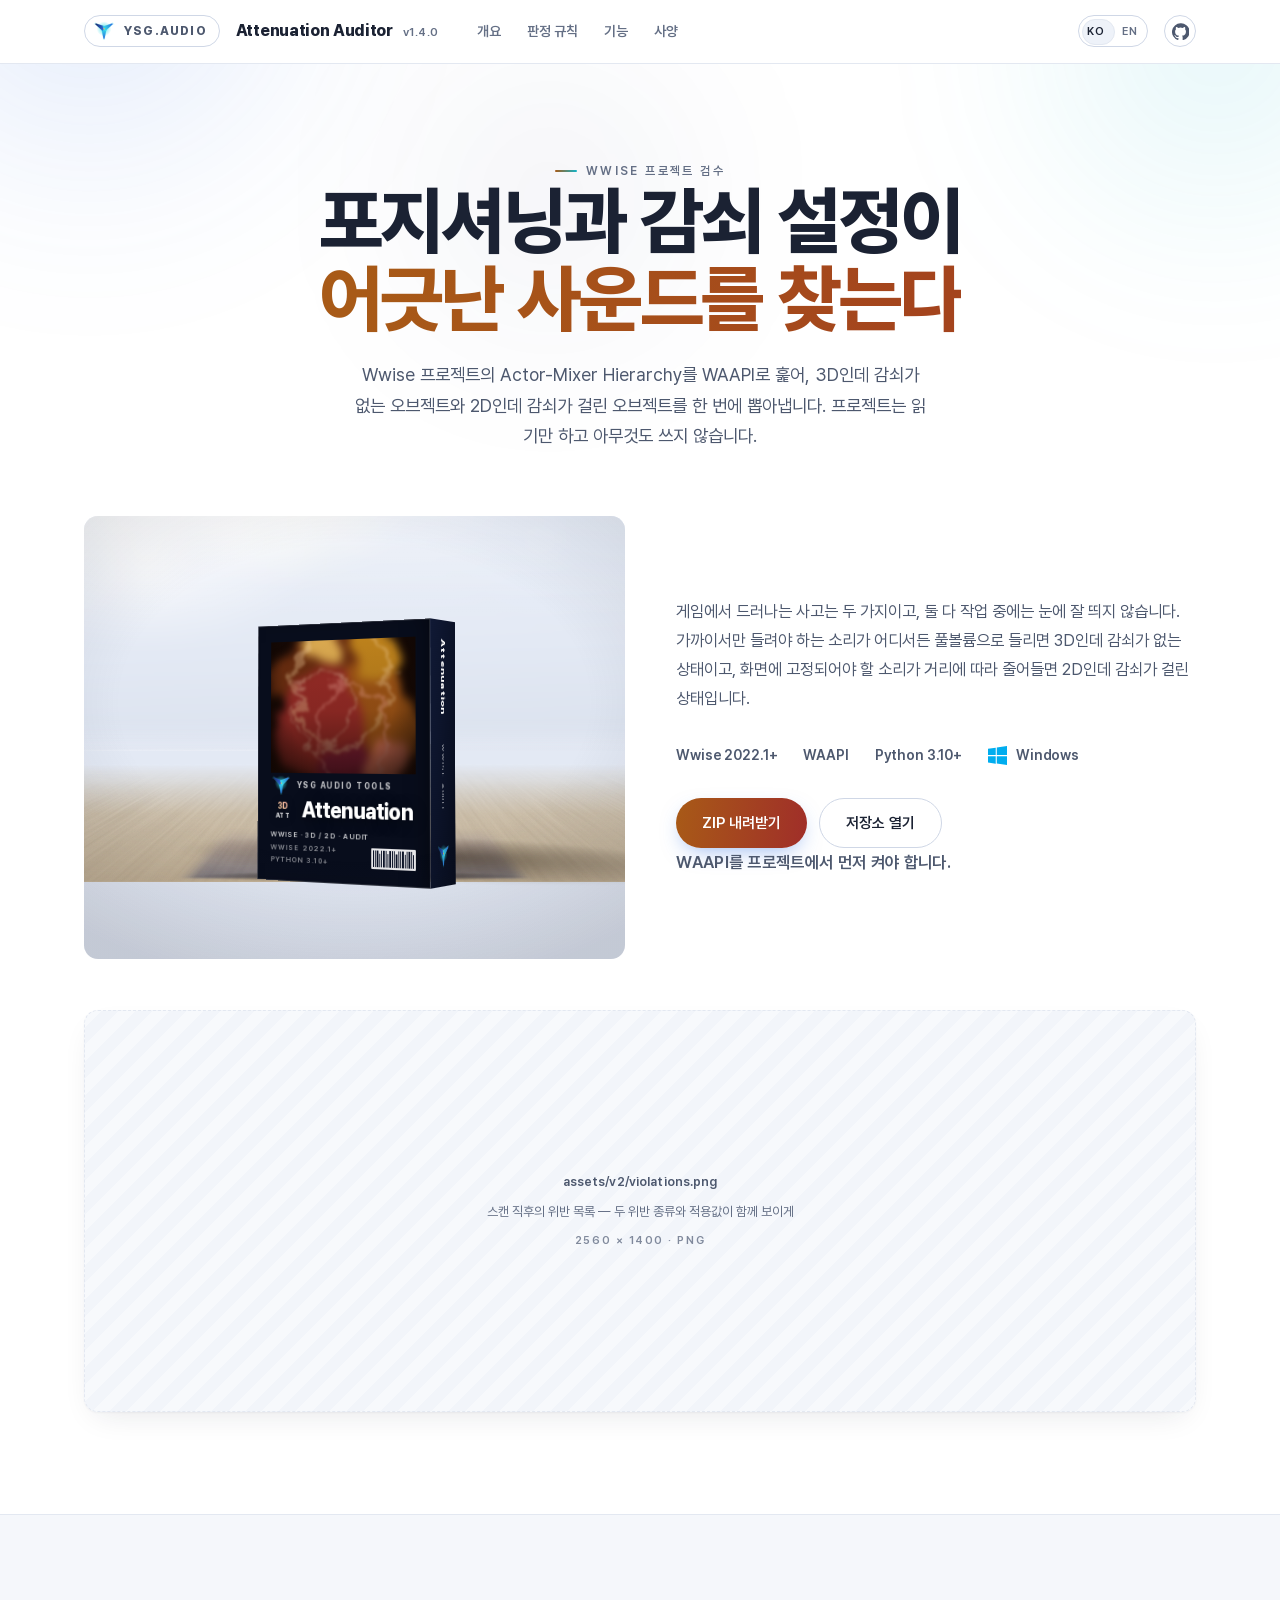
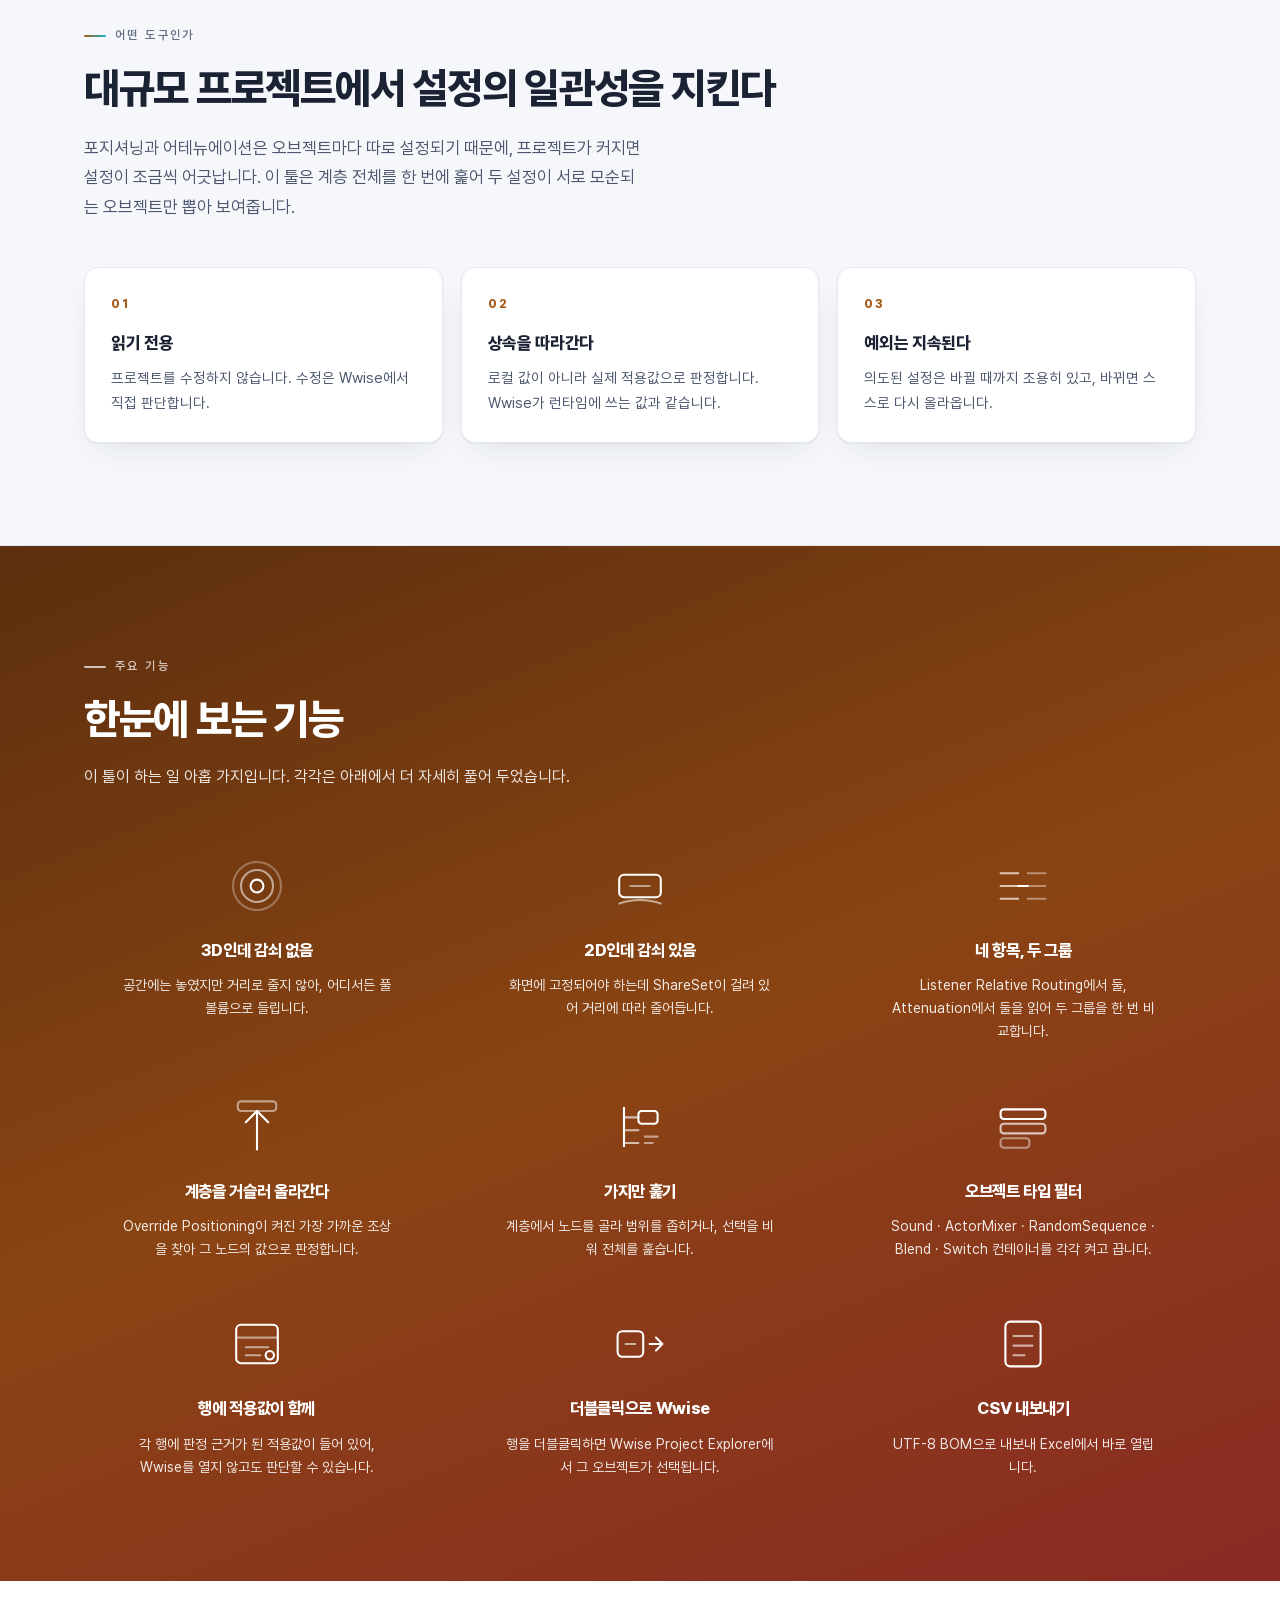
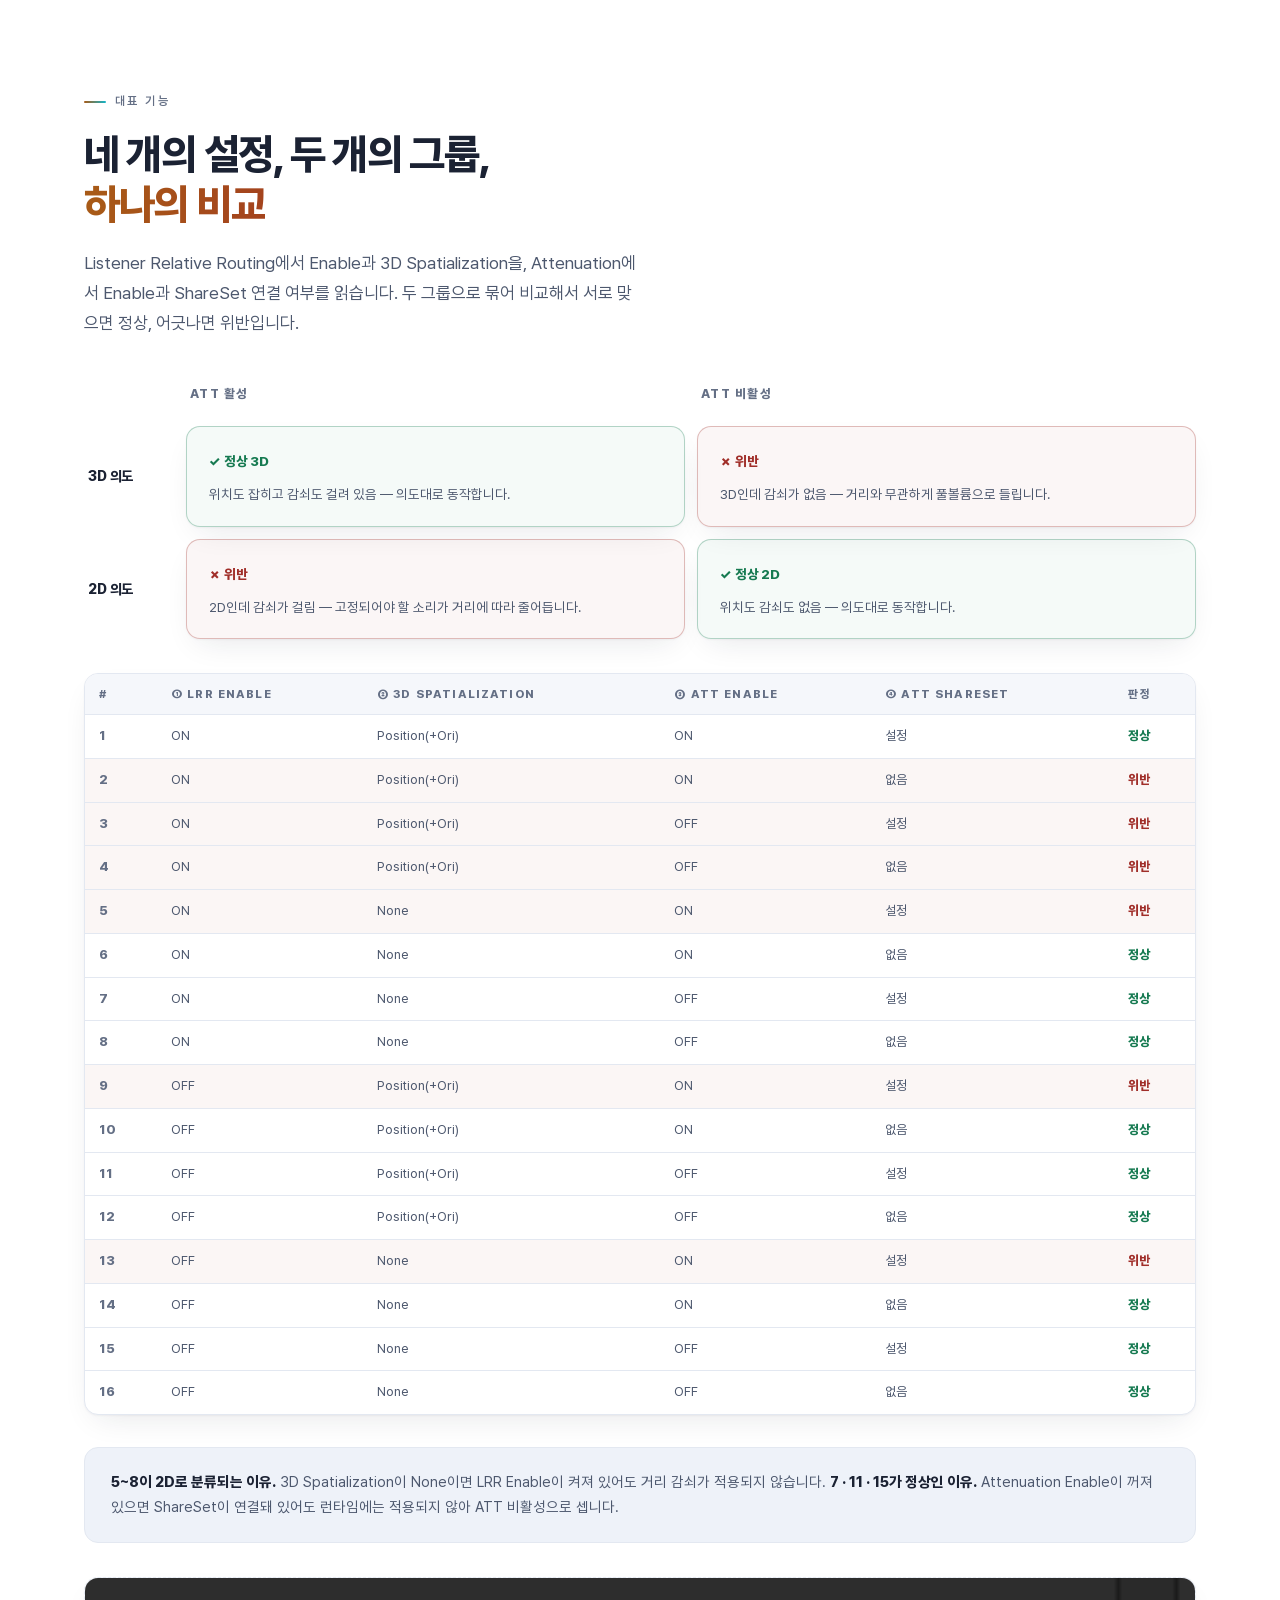
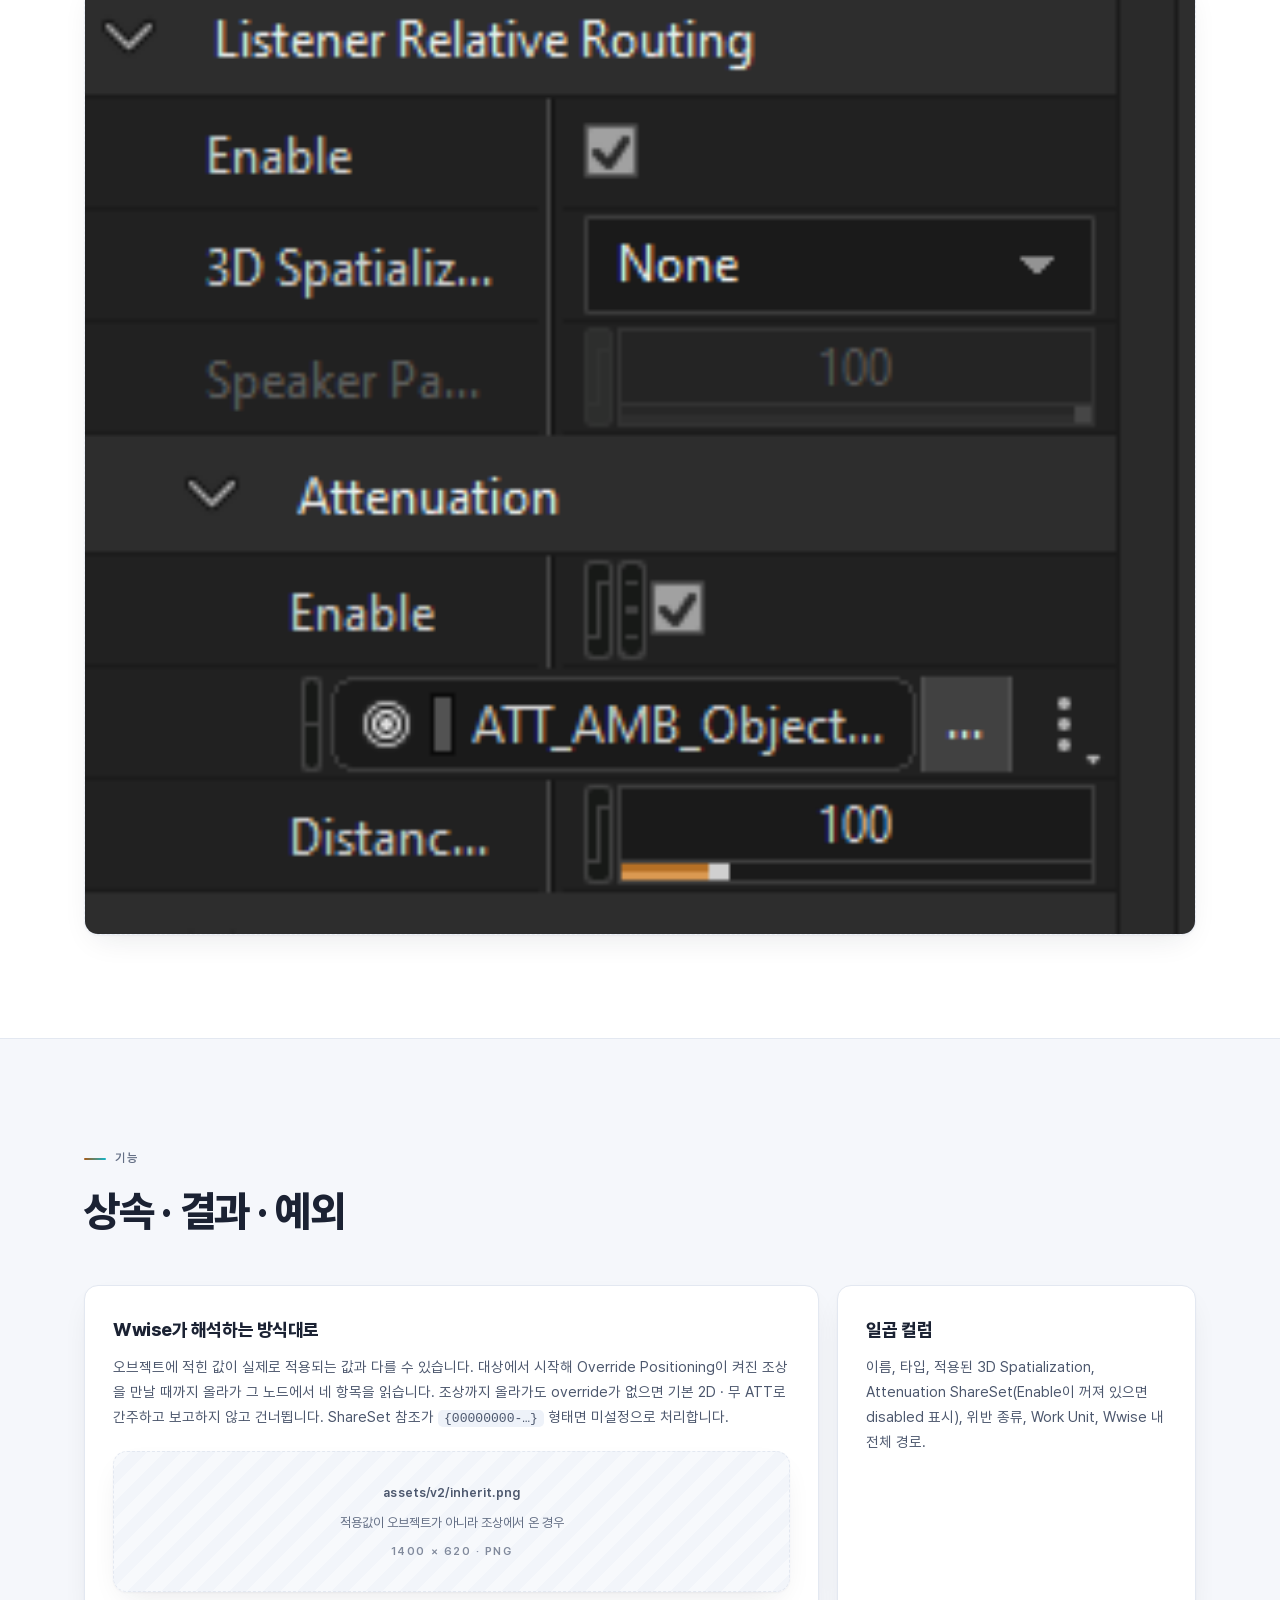
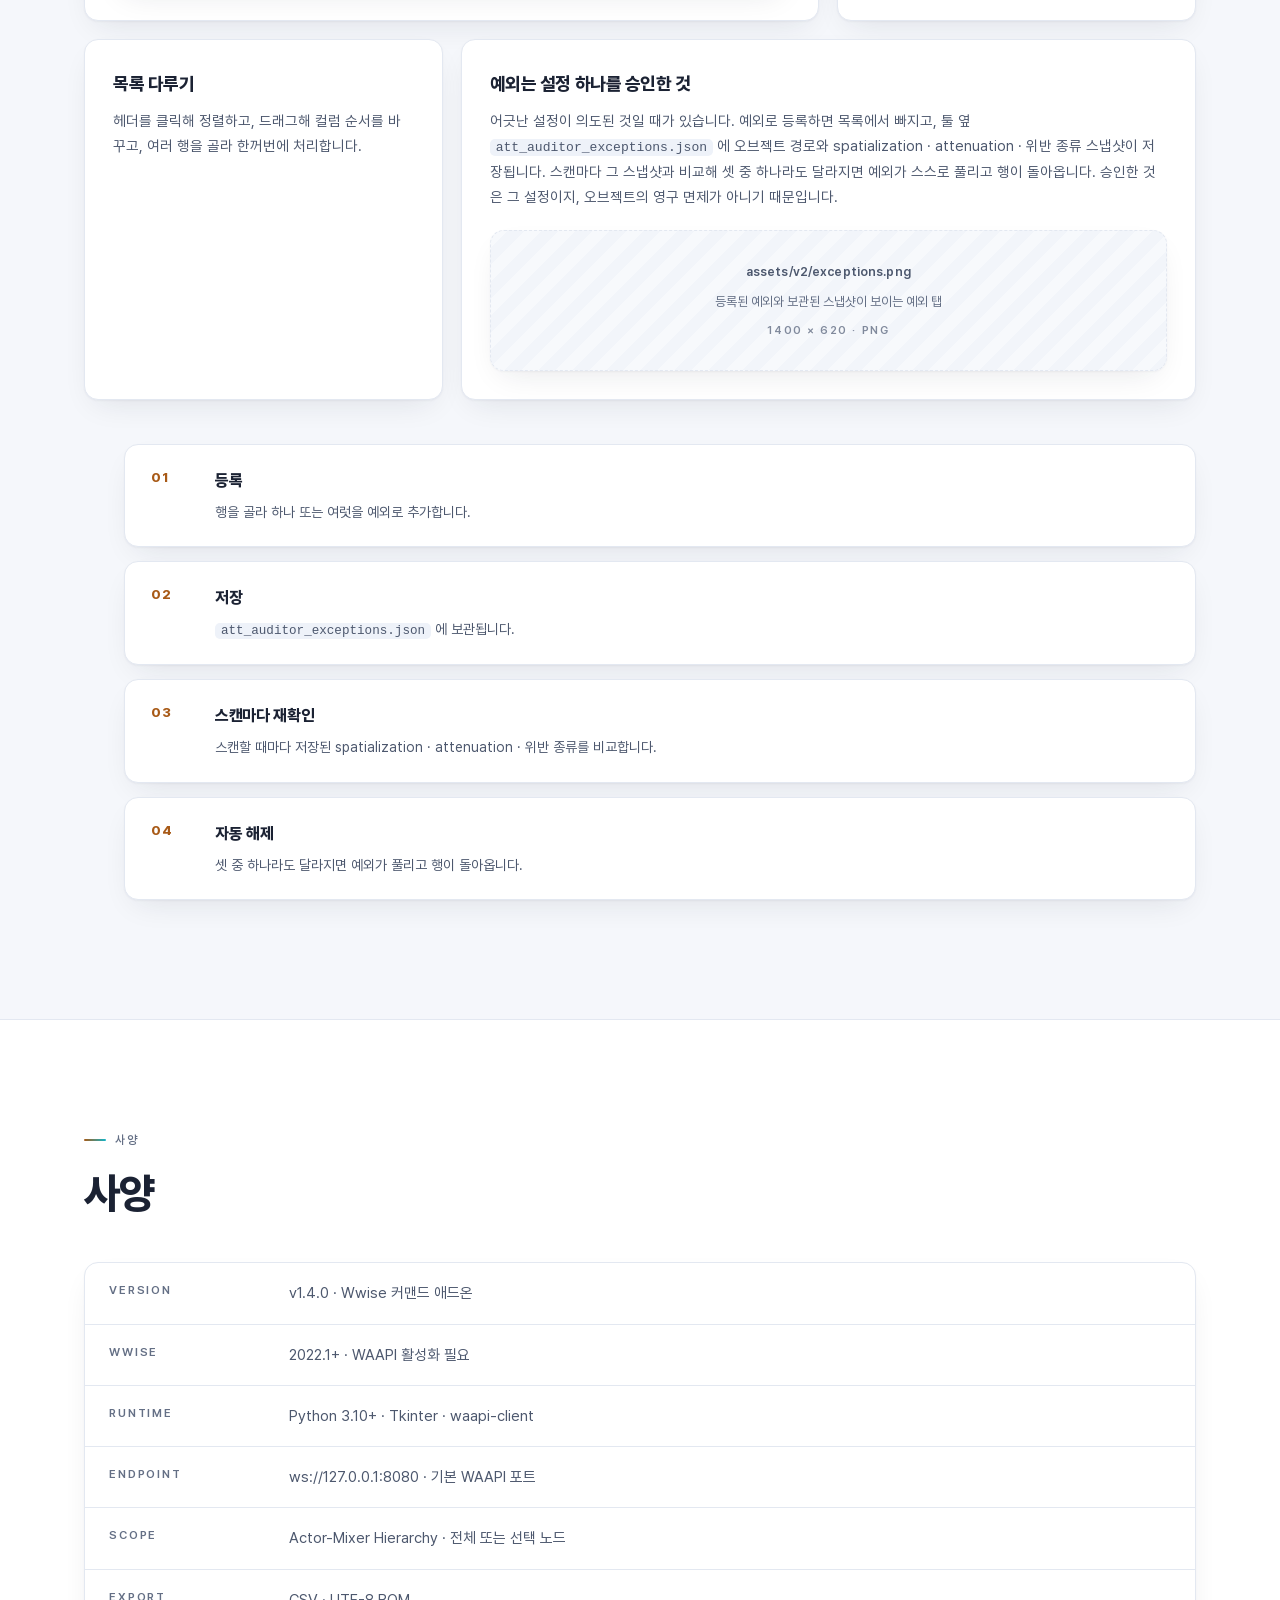
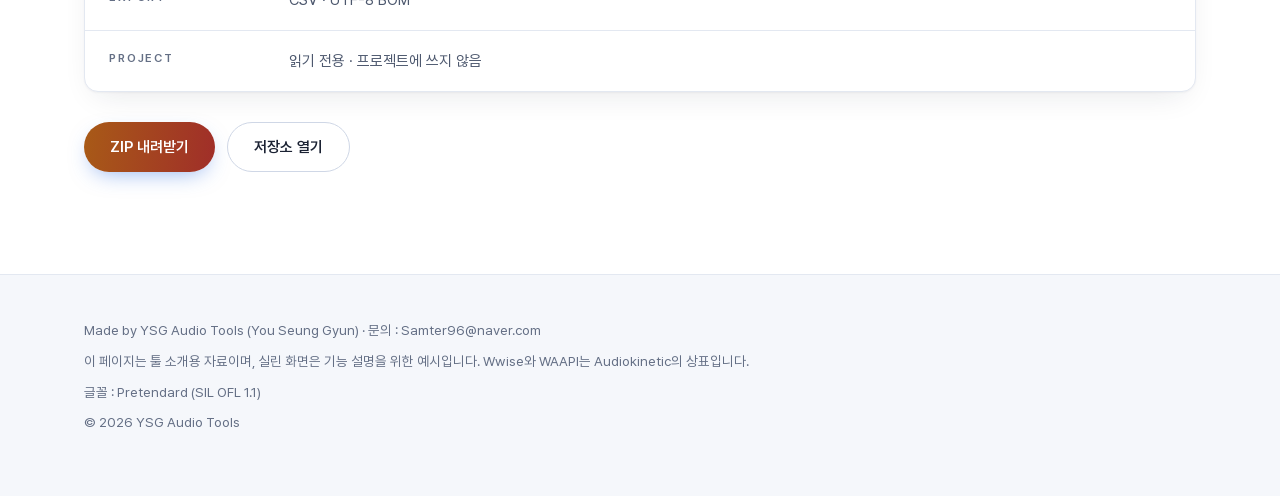
==== attenuation-auditor/index.html @ 52aa66d0 "Rebuild the Attenuation Auditor page in the shared style Amber into red as its key colour (5.07:1 bo" ====
<!doctype html>
<html lang="ko">
<head>
<meta charset="utf-8">
<meta name="viewport" content="width=device-width, initial-scale=1, viewport-fit=cover">
<title>Attenuation Auditor — Wwise 3D/2D 감쇠 검수 도구</title>
<meta name="description" content="Wwise 프로젝트의 Actor-Mixer Hierarchy를 WAAPI로 훑어 3D인데 감쇠가 없는 오브젝트와 2D인데 감쇠가 걸린 오브젝트를 뽑아내는 읽기 전용 검수 도구.">
<link rel="icon" href="../assets/favicon-ysg.ico" sizes="any">
<link rel="icon" type="image/svg+xml" href="../assets/ysg-favicon.svg">
<link rel="apple-touch-icon" href="../assets/favicon-ysg.png">
<!-- 공용 스타일시트·스크립트. 페이지마다 복사하지 말 것. -->
<link rel="stylesheet" href="../assets/ysg.css">
<style>
  /* Attenuation Auditor 키컬러 — 앰버 → 레드.
     실측: 흰글자/key 5.07:1 · key/흰바탕 5.07:1 · 패널 최악 7.2:1.
     감쇠 곡선과 "위반" 이라는 성격에 맞춰 경고 계열로 잡았다. */
  :root{
    --key:      #a85a17;
    --key-2:    #a02e29;
    --key-grad: #a4441d;
    --keys-1:   #5c2f0e;
    --keys-2:   #8a4413;
    --keys-3:   #8a2a24;
    --ok:       #167a51;
  }
  /* 핵심 매트릭스 — 이 툴의 규칙 전체가 이 2x2 안에 있다 */
  .matrix{
    margin-top:44px; display:grid; grid-template-columns:minmax(90px,auto) 1fr 1fr;
    gap:12px; align-items:stretch;
  }
  .matrix__h{
    display:flex; align-items:flex-end; padding:0 4px 10px;
    font-size:12.5px; font-weight:700; letter-spacing:.1em; text-transform:uppercase;
    color:var(--ink-3);
  }
  .matrix__r{
    display:flex; align-items:center; padding:0 4px;
    font-size:14px; font-weight:800; letter-spacing:-.01em;
  }
  .cell{
    padding:20px 22px; border-radius:var(--r); border:1px solid var(--line);
    background:#fff; box-shadow:var(--shadow);
  }
  .cell b{
    display:inline-flex; align-items:center; gap:7px;
    font-size:13.5px; font-weight:800; letter-spacing:-.01em;
  }
  .cell p{margin:8px 0 0; font-size:13.5px; color:var(--ink-2); line-height:1.65}
  .cell--ok b{color:var(--ok)}
  .cell--ok{border-color:rgba(22,122,81,.3); background:rgba(22,122,81,.04)}
  .cell--bad b{color:var(--key-2)}
  .cell--bad{border-color:rgba(160,46,41,.3); background:rgba(160,46,41,.04)}
  @media (max-width:760px){
    .matrix{grid-template-columns:1fr}
    .matrix__h{display:none}
    .matrix__r{padding-top:12px}
  }
  /* 16가지 경우 표 */
  .cases{
    margin-top:34px; border:1px solid var(--line); border-radius:var(--r);
    background:#fff; box-shadow:var(--shadow); overflow-x:auto;
  }
  .cases table{border-collapse:collapse; width:100%; min-width:560px}
  .cases th, .cases td{
    padding:10px 14px; text-align:left; font-size:13px;
    border-bottom:1px solid var(--line); white-space:nowrap;
  }
  .cases th{
    font-size:11.5px; font-weight:700; letter-spacing:.1em; text-transform:uppercase;
    color:var(--ink-3); background:var(--tint);
  }
  .cases td{color:var(--ink-2); font-variant-numeric:tabular-nums}
  .cases tr:last-child td{border-bottom:0}
  .cases td:first-child{font-weight:700; color:var(--ink-3)}
  .cases .v{color:var(--key-2); font-weight:800}
  .cases .o{color:var(--ok); font-weight:700}
  .cases tr[data-v] td{background:rgba(160,46,41,.045)}
  /* 예외 생애 단계 */
  .steps{margin-top:44px; display:grid; gap:14px}
  .steps li{
    list-style:none; display:grid; grid-template-columns:46px 1fr; gap:18px;
    padding:22px 26px; background:#fff; border:1px solid var(--line);
    border-radius:var(--r); box-shadow:var(--shadow);
  }
  .steps b{font-size:13px; font-weight:800; letter-spacing:.1em; color:var(--key)}
  .steps h3{font-size:16px; font-weight:800; letter-spacing:-.02em}
  .steps p{margin:5px 0 0; font-size:14px; color:var(--ink-2)}
  .steps code{
    font-family:ui-monospace, "Cascadia Mono", Consolas, monospace; font-size:.9em;
    background:var(--tint-2); padding:1px 6px; border-radius:5px;
    /* ⚠ 긴 파일명(att_auditor_exceptions.json 등)이 줄바꿈되지 않으면
       그 최소폭이 타일 → 그리드 → 문서로 전파돼 320px 에서 가로 스크롤이 생긴다. */
    overflow-wrap:anywhere;
  }
</style>
</head>
<body>

<header class="topbar">
  <div class="topbar__in">
    <a class="ysglogo" href="../index.html" aria-label="YSG Audio Tools">
      <span class="ysglogo__mark" aria-hidden="true"><img src="../assets/ysg-mark-color.svg" alt="" /></span>
      <span>YSG<b>.AUDIO</b></span>
    </a>
    <a class="brand" href="#top">
      <span class="brand__name">Attenuation Auditor</span>
      <span class="brand__v">v1.4.0</span>
    </a>
    <nav class="navlinks" aria-label="페이지 섹션">
      <a href="#overview" data-en="Overview">개요</a>
      <a href="#rules" data-en="Rules">판정 규칙</a>
      <a href="#features" data-en="Features">기능</a>
      <a href="#spec" data-en="Spec">사양</a>
    </nav>
    <button class="langswitch" type="button" aria-label="언어 전환" aria-pressed="false"><span class="ko">KO</span><span class="en">EN</span></button>
    <a class="ghicon" href="https://github.com/samter96/Wwise-Attenuation-Auditor" target="_blank" rel="noreferrer" aria-label="GitHub repository">
      <svg viewBox="0 0 24 24" aria-hidden="true"><path d="M12 .5a12 12 0 0 0-3.79 23.39c.6.11.82-.26.82-.58v-2.03c-3.34.73-4.04-1.42-4.04-1.42-.55-1.38-1.34-1.75-1.34-1.75-1.09-.75.08-.73.08-.73 1.21.08 1.85 1.24 1.85 1.24 1.07 1.84 2.81 1.31 3.5 1 .11-.78.42-1.31.76-1.61-2.67-.3-5.47-1.33-5.47-5.93 0-1.31.47-2.38 1.24-3.22-.12-.3-.54-1.52.12-3.18 0 0 1.01-.32 3.3 1.23a11.4 11.4 0 0 1 6 0c2.29-1.55 3.3-1.23 3.3-1.23.66 1.66.24 2.88.12 3.18.77.84 1.24 1.91 1.24 3.22 0 4.61-2.81 5.63-5.49 5.93.43.37.81 1.1.81 2.22v3.29c0 .32.22.7.83.58A12 12 0 0 0 12 .5z"/></svg>
    </a>
  </div>
</header>

<main id="top">

  <!-- ── 히어로 ─────────────────────────────────────────────── -->
  <section class="hero">
    <div class="aura" aria-hidden="true"><i></i><i></i><i></i></div>
    <div class="wrap">
      <div class="hero__head">
        <span class="eyebrow" data-en="Wwise project audit">Wwise 프로젝트 검수</span>
        <h1 class="display" data-en='Find sounds where positioning<br><span class="grad">and attenuation disagree</span>'>포지셔닝과 감쇠 설정이<br><span class="grad">어긋난 사운드를 찾는다</span></h1>
      </div>
      <p class="hero__sub" data-en="It walks the Actor-Mixer Hierarchy over WAAPI and pulls out both mistakes in one pass - objects that are 3D with no attenuation, and objects that are 2D with attenuation attached. The project is only read; nothing is written.">
        Wwise 프로젝트의 Actor-Mixer Hierarchy를 WAAPI로 훑어, 3D인데 감쇠가 없는
        오브젝트와 2D인데 감쇠가 걸린 오브젝트를 한 번에 뽑아냅니다.
        프로젝트는 읽기만 하고 아무것도 쓰지 않습니다.
      </p>

      <div class="pitch">
        <div class="pkg" aria-hidden="true">
          <div class="env__wall"><i></i><i></i><i></i></div>
          <div class="pkg__stage">
            <div class="floor">
              <div class="floor__wood">
                <svg viewBox="0 0 300 300" preserveAspectRatio="none">
                  <defs>
                    <filter id="aaWood" x="0" y="0" width="100%" height="100%">
                      <feTurbulence type="fractalNoise" baseFrequency="0.9 0.012" numOctaves="3" seed="6"/>
                      <feColorMatrix type="matrix" values="0 0 0 0 .42  0 0 0 0 .33  0 0 0 0 .22  .5 .3 .2 0 0"/>
                    </filter>
                  </defs>
                  <rect width="300" height="300" filter="url(#aaWood)" opacity=".72"/>
                </svg>
              </div>
              <div class="floor__light"></div>
              <div class="floor__haze"></div>
              <div class="floor__refl"></div>
              <div class="floor__shadow"></div>
              <div class="floor__contact"></div>
            </div>
            <div class="box" id="box">
              <div class="box__f box__top"></div>
              <div class="box__f box__side">
                <b>Attenuation</b>
                <em>Wwise audit</em>
                <img src="../assets/ysg-mark-color.svg" alt="">
              </div>
              <div class="box__f box__front">
                <svg class="box__art" viewBox="0 0 300 390" preserveAspectRatio="xMidYMid slice">
                  <defs>
                    <filter id="aaFlow" x="-30%" y="-30%" width="160%" height="160%" color-interpolation-filters="sRGB">
                      <feTurbulence type="fractalNoise" baseFrequency="0.004 0.009" numOctaves="4" seed="41" result="n"/>
                      <feDisplacementMap in="SourceGraphic" in2="n" scale="170" xChannelSelector="R" yChannelSelector="G"/>
                      <feGaussianBlur stdDeviation="9"/>
                    </filter>
                    <filter id="aaWisp" x="-30%" y="-30%" width="160%" height="160%" color-interpolation-filters="sRGB">
                      <feTurbulence type="fractalNoise" baseFrequency="0.016 0.03" numOctaves="5" seed="17" result="w"/>
                      <feDisplacementMap in="SourceGraphic" in2="w" scale="64" xChannelSelector="R" yChannelSelector="B"/>
                      <feGaussianBlur stdDeviation="3.2"/>
                    </filter>
                    <linearGradient id="aaScrim" x1="0" y1="0" x2="0" y2="1">
                      <stop offset="0" stop-color="#120703" stop-opacity="0"/>
                      <stop offset="52%" stop-color="#120703" stop-opacity=".18"/>
                      <stop offset="100%" stop-color="#120703" stop-opacity=".92"/>
                    </linearGradient>
                    <radialGradient id="aaVig" cx="48%" cy="38%" r="76%">
                      <stop offset="52%" stop-color="#000" stop-opacity="0"/>
                      <stop offset="100%" stop-color="#100603" stop-opacity=".8"/>
                    </radialGradient>
                  </defs>
                  <rect width="300" height="390" fill="#160905"/>
                  <g filter="url(#aaFlow)">
                    <ellipse cx="120" cy="126" rx="112" ry="140" fill="#6e2f10"/>
                    <ellipse cx="205" cy="212" rx="96"  ry="118" fill="#a85a17"/>
                    <ellipse cx="96"  cy="252" rx="86"  ry="104" fill="#a02e29"/>
                    <ellipse cx="220" cy="104" rx="70"  ry="82"  fill="#c98a1e"/>
                    <ellipse cx="146" cy="330" rx="76"  ry="66"  fill="#8a1f3c"/>
                    <ellipse cx="74"  cy="80"  rx="50"  ry="54"  fill="#e8b455"/>
                    <ellipse cx="246" cy="300" rx="40"  ry="44"  fill="#ff8a6b"/>
                  </g>
                  <g filter="url(#aaWisp)" opacity=".38">
                    <ellipse cx="150" cy="150" rx="96" ry="120" fill="none" stroke="#ffd9a3" stroke-width="9"/>
                    <ellipse cx="170" cy="250" rx="74" ry="92"  fill="none" stroke="#ffb0a0" stroke-width="7"/>
                    <ellipse cx="110" cy="200" rx="58" ry="70"  fill="none" stroke="#ffe7c2" stroke-width="4"/>
                  </g>
                  <rect width="300" height="390" fill="url(#aaVig)"/>
                  <rect width="300" height="390" fill="url(#aaScrim)"/>
                </svg>
                <div class="box__gloss"></div>

                <div class="box__brandline">
                  <img src="../assets/ysg-mark-color.svg" alt="">
                  <span>YSG Audio Tools</span>
                </div>
                <div class="box__lockup">
                  <!-- 제품 마크 — 기존 페이지·허브 카드의 `3D ATT` 마크를 그대로 옮긴 것 -->
                  <svg class="box__pmark" viewBox="0 0 34 22" aria-hidden="true">
                    <defs>
                      <linearGradient id="aaPmarkGrad" x1="0" y1="1" x2="1" y2="0">
                        <stop offset="0" stop-color="#ffd9a3"/>
                        <stop offset="1" stop-color="#ffb0a0"/>
                      </linearGradient>
                    </defs>
                    <text x="17" y="10" text-anchor="middle" fill="url(#aaPmarkGrad)"
                          font-family="Pretendard, sans-serif" font-size="10" font-weight="800"
                          letter-spacing="-.3">3D</text>
                    <text x="17" y="20" text-anchor="middle" fill="#fff" opacity=".82"
                          font-family="Pretendard, sans-serif" font-size="8.5" font-weight="700"
                          letter-spacing=".6">ATT</text>
                  </svg>
                  <span class="box__pname">Attenuation</span>
                </div>
                <div class="box__tag">Wwise &middot; 3D / 2D &middot; audit</div>
                <div class="box__foot">
                  <small>Wwise 2022.1+<br>Python 3.10+</small>
                  <div class="box__bars">
                    <i></i><i></i><i></i><i></i><i></i><i></i><i></i><i></i><i></i><i></i>
                    <i></i><i></i><i></i><i></i><i></i><i></i><i></i><i></i><i></i><i></i>
                  </div>
                </div>
              </div>
            </div>
          </div>
          <div class="env__vig"></div>
        </div>

        <div class="pitch__copy">
          <p data-en="Two accidents show up in game and neither is easy to spot while working. A sound meant to be heard only up close plays at full volume from anywhere - it is 3D with no attenuation. A sound meant to sit flat in the mix fades with distance - it is 2D with attenuation attached.">
            게임에서 드러나는 사고는 두 가지이고, 둘 다 작업 중에는 눈에 잘 띄지 않습니다.
            가까이서만 들려야 하는 소리가 어디서든 풀볼륨으로 들리면 3D인데 감쇠가 없는
            상태이고, 화면에 고정되어야 할 소리가 거리에 따라 줄어들면 2D인데 감쇠가
            걸린 상태입니다.
          </p>

          <!-- ⚠ Wwise 로고는 공식 브랜드 키트에서 받아야 한다. 받기 전까지는 글자로만. -->
          <div class="plats">
            <span class="plat"><span>Wwise 2022.1+</span></span>
            <span class="plat"><span>WAAPI</span></span>
            <span class="plat"><span>Python 3.10+</span></span>
            <span class="plat">
              <svg viewBox="0 0 24 24" aria-hidden="true">
                <path fill="#00adef" d="M0 3.45 9.75 2.1v9.4H0z"/><path fill="#00adef" d="M11.1 1.92 24 0v11.4H11.1z"/>
                <path fill="#00adef" d="M0 12.9h9.75v9.4L0 20.94z"/><path fill="#00adef" d="M11.1 12.9H24V24l-12.9-1.92z"/>
              </svg>
              <span>Windows</span>
            </span>
          </div>

          <div class="btnrow">
            <a class="btn btn--primary" href="https://github.com/samter96/Wwise-Attenuation-Auditor/archive/refs/heads/main.zip" data-en="Download ZIP">ZIP 내려받기</a>
            <a class="btn" href="https://github.com/samter96/Wwise-Attenuation-Auditor" target="_blank" rel="noreferrer" data-en="Repository">저장소 열기</a>
          </div>
          <p class="btnnote" data-en="WAAPI must be enabled in the project first.">WAAPI를 프로젝트에서 먼저 켜야 합니다.</p>
        </div>
      </div>

      <figure class="shot shot--hero" data-shot>
        <img data-src="assets/v2/violations.png" alt="위반 목록 화면">
        <div class="shot__ph">
          <b>assets/v2/violations.png</b>
          <span data-en="The violation list after a scan - both issue kinds visible, with the applied values in the row.">스캔 직후의 위반 목록 — 두 위반 종류와 적용값이 함께 보이게</span>
          <em>2560 × 1400 · PNG</em>
        </div>
        <figcaption data-en="Attenuation Auditor - violation list">Attenuation Auditor · 위반 목록</figcaption>
      </figure>
    </div>
  </section>

  <!-- ── 개요 ──────────────────────────────────────────────── -->
  <section id="overview" class="band">
    <div class="wrap">
      <div class="rise">
        <span class="eyebrow" data-en="What it is">어떤 도구인가</span>
        <h2 class="h2" data-en="Keeping positioning consistent in a large project">대규모 프로젝트에서 설정의 일관성을 지킨다</h2>
        <p class="lead" data-en="Positioning and attenuation are set per object, so as a project grows the two drift apart. This walks the whole hierarchy in one pass and shows only the objects where they contradict each other.">
          포지셔닝과 어테뉴에이션은 오브젝트마다 따로 설정되기 때문에, 프로젝트가 커지면
          설정이 조금씩 어긋납니다. 이 툴은 계층 전체를 한 번에 훑어 두 설정이 서로
          모순되는 오브젝트만 뽑아 보여줍니다.
        </p>
      </div>
      <div class="rules">
        <div class="rule rise">
          <span class="num">01</span>
          <h3 data-en="Read-only">읽기 전용</h3>
          <p data-en="The project is never modified. Fixing stays your decision in Wwise.">프로젝트를 수정하지 않습니다. 수정은 Wwise에서 직접 판단합니다.</p>
        </div>
        <div class="rule rise">
          <span class="num">02</span>
          <h3 data-en="Follows Wwise inheritance">상속을 따라간다</h3>
          <p data-en="It evaluates the effective value, not the local one - the same value Wwise uses at runtime.">로컬 값이 아니라 실제 적용값으로 판정합니다. Wwise가 런타임에 쓰는 값과 같습니다.</p>
        </div>
        <div class="rule rise">
          <span class="num">03</span>
          <h3 data-en="Exceptions are durable">예외는 지속된다</h3>
          <p data-en="An intended setting stays silenced until it changes - then it comes back on its own.">의도된 설정은 바뀔 때까지 조용히 있고, 바뀌면 스스로 다시 올라옵니다.</p>
        </div>
      </div>
    </div>
  </section>

  <!-- ── Key Features ───────────────────────────────────────── -->
  <section id="keys" class="keys">
    <div class="wrap">
      <div class="rise">
        <span class="eyebrow" data-en="Key features">주요 기능</span>
        <h2 class="h2" data-en="Everything it does, at a glance">한눈에 보는 기능</h2>
        <p class="keys__lead" data-en="Nine things the tool does. Each one is opened up further down the page.">
          이 툴이 하는 일 아홉 가지입니다. 각각은 아래에서 더 자세히 풀어 두었습니다.
        </p>
      </div>
      <div class="keys__grid">
        <div class="key rise">
          <svg viewBox="0 0 40 40" aria-hidden="true"><circle cx="20" cy="20" r="4"/><circle cx="20" cy="20" r="10" opacity=".55"/><circle cx="20" cy="20" r="15" opacity=".3"/></svg>
          <h3 data-en="3D without attenuation">3D인데 감쇠 없음</h3>
          <p data-en="Positioned in the world but never falls off, so it plays at full volume from any distance.">공간에는 놓였지만 거리로 줄지 않아, 어디서든 풀볼륨으로 들립니다.</p>
        </div>
        <div class="key rise">
          <svg viewBox="0 0 40 40" aria-hidden="true"><rect x="7" y="13" width="26" height="14" rx="3"/><path d="M7 31c8-3 18-3 26 0" opacity=".55"/><path d="M14 20h12" opacity=".5"/></svg>
          <h3 data-en="2D with attenuation">2D인데 감쇠 있음</h3>
          <p data-en="Meant to sit flat in the mix, but it fades with distance because a ShareSet is attached.">화면에 고정되어야 하는데 ShareSet이 걸려 있어 거리에 따라 줄어듭니다.</p>
        </div>
        <div class="key rise">
          <svg viewBox="0 0 40 40" aria-hidden="true"><path d="M6 12h11M6 20h11M6 28h11" opacity=".7"/><path d="M23 12h11M23 20h11M23 28h11" opacity=".4"/><path d="M17 20h6"/></svg>
          <h3 data-en="Four properties, two groups">네 항목, 두 그룹</h3>
          <p data-en="Listener Relative Routing contributes two and Attenuation contributes two. The verdict is one comparison between the groups.">Listener Relative Routing에서 둘, Attenuation에서 둘을 읽어 두 그룹을 한 번 비교합니다.</p>
        </div>
        <div class="key rise">
          <svg viewBox="0 0 40 40" aria-hidden="true"><path d="M20 34V10"/><path d="M13 17l7-7 7 7"/><rect x="8" y="4" width="24" height="6" rx="2" opacity=".5"/></svg>
          <h3 data-en="Walks up the hierarchy">계층을 거슬러 올라간다</h3>
          <p data-en="It finds the nearest ancestor with Override Positioning checked and judges by that node's values.">Override Positioning이 켜진 가장 가까운 조상을 찾아 그 노드의 값으로 판정합니다.</p>
        </div>
        <div class="key rise">
          <svg viewBox="0 0 40 40" aria-hidden="true"><path d="M10 8v24"/><path d="M10 14h9M10 22h9M10 30h9" opacity=".65"/><rect x="19" y="10" width="12" height="8" rx="2"/><path d="M23 26h8M23 30h5" opacity=".5"/></svg>
          <h3 data-en="Scope by branch">가지만 훑기</h3>
          <p data-en="Pick nodes in the hierarchy to narrow the scan, or leave the selection empty to take the whole thing.">계층에서 노드를 골라 범위를 좁히거나, 선택을 비워 전체를 훑습니다.</p>
        </div>
        <div class="key rise">
          <svg viewBox="0 0 40 40" aria-hidden="true"><rect x="6" y="9" width="28" height="6" rx="2"/><rect x="6" y="18" width="28" height="6" rx="2" opacity=".7"/><rect x="6" y="27" width="18" height="6" rx="2" opacity=".45"/></svg>
          <h3 data-en="Object type filter">오브젝트 타입 필터</h3>
          <p data-en="Sound, ActorMixer, RandomSequence, Blend and Switch containers can each be turned on or off.">Sound · ActorMixer · RandomSequence · Blend · Switch 컨테이너를 각각 켜고 끕니다.</p>
        </div>
        <div class="key rise">
          <svg viewBox="0 0 40 40" aria-hidden="true"><rect x="7" y="8" width="26" height="24" rx="3"/><path d="M7 16h26" opacity=".5"/><path d="M13 22h14M13 27h9" opacity=".55"/><circle cx="28" cy="27" r="2.6"/></svg>
          <h3 data-en="Applied values in the row">행에 적용값이 함께</h3>
          <p data-en="Each row carries the effective values the verdict was based on, so a call can be made without opening Wwise.">각 행에 판정 근거가 된 적용값이 들어 있어, Wwise를 열지 않고도 판단할 수 있습니다.</p>
        </div>
        <div class="key rise">
          <svg viewBox="0 0 40 40" aria-hidden="true"><rect x="6" y="12" width="16" height="16" rx="3"/><path d="M26 20h8M30 16l4 4-4 4"/><path d="M11 20h6" opacity=".6"/></svg>
          <h3 data-en="Double-click to Wwise">더블클릭으로 Wwise</h3>
          <p data-en="Double-click a row and the object is selected in the Wwise Project Explorer.">행을 더블클릭하면 Wwise Project Explorer에서 그 오브젝트가 선택됩니다.</p>
        </div>
        <div class="key rise">
          <svg viewBox="0 0 40 40" aria-hidden="true"><rect x="9" y="6" width="22" height="28" rx="3"/><path d="M14 15h12M14 21h12M14 27h7" opacity=".6"/></svg>
          <h3 data-en="CSV with a BOM">CSV 내보내기</h3>
          <p data-en="UTF-8 with a BOM, so it opens cleanly in Excel without a mangled first column.">UTF-8 BOM으로 내보내 Excel에서 바로 열립니다.</p>
        </div>
      </div>
    </div>
  </section>

  <!-- ── 대표 기능: 판정 규칙 ───────────────────────────────── -->
  <section id="rules">
    <div class="wrap">
      <div class="rise">
        <span class="eyebrow" data-en="Featured">대표 기능</span>
        <h2 class="h2" data-en='Four settings, two groups,<br><span class="grad">one comparison</span>'>네 개의 설정, 두 개의 그룹,<br><span class="grad">하나의 비교</span></h2>
        <p class="lead" data-en="Two properties come from Listener Relative Routing - Enable, and 3D Spatialization. Two come from Attenuation - Enable, and whether a ShareSet is set. Group them, compare them: agreeing is correct, disagreeing is a violation.">
          Listener Relative Routing에서 Enable과 3D Spatialization을, Attenuation에서
          Enable과 ShareSet 연결 여부를 읽습니다. 두 그룹으로 묶어 비교해서
          서로 맞으면 정상, 어긋나면 위반입니다.
        </p>
      </div>

      <div class="matrix rise">
        <div class="matrix__h"></div>
        <div class="matrix__h" data-en="attenuation active">ATT 활성</div>
        <div class="matrix__h" data-en="attenuation inactive">ATT 비활성</div>

        <div class="matrix__r" data-en="3D intent">3D 의도</div>
        <div class="cell cell--ok">
          <b data-en="Correct 3D">✓ 정상 3D</b>
          <p data-en="Positioned and attenuated - it behaves as intended.">위치도 잡히고 감쇠도 걸려 있음 — 의도대로 동작합니다.</p>
        </div>
        <div class="cell cell--bad">
          <b data-en="Violation">✗ 위반</b>
          <p data-en="3D with no attenuation - audible at full volume from any distance.">3D인데 감쇠가 없음 — 거리와 무관하게 풀볼륨으로 들립니다.</p>
        </div>

        <div class="matrix__r" data-en="2D intent">2D 의도</div>
        <div class="cell cell--bad">
          <b data-en="Violation">✗ 위반</b>
          <p data-en="2D with attenuation - a sound that should stay flat fades with distance.">2D인데 감쇠가 걸림 — 고정되어야 할 소리가 거리에 따라 줄어듭니다.</p>
        </div>
        <div class="cell cell--ok">
          <b data-en="Correct 2D">✓ 정상 2D</b>
          <p data-en="Neither positioned nor attenuated - it behaves as intended.">위치도 감쇠도 없음 — 의도대로 동작합니다.</p>
        </div>
      </div>

      <div class="cases rise">
        <table>
          <thead>
            <tr>
              <th>#</th>
              <th data-en="LRR enable">① LRR Enable</th>
              <th data-en="3D spatialization">② 3D Spatialization</th>
              <th data-en="ATT enable">③ ATT Enable</th>
              <th data-en="ATT shareset">④ ATT ShareSet</th>
              <th data-en="verdict">판정</th>
            </tr>
          </thead>
          <tbody>
            <tr><td>1</td><td>ON</td><td>Position(+Ori)</td><td>ON</td><td data-en="set">설정</td><td class="o" data-en="ok">정상</td></tr>
            <tr data-v><td>2</td><td>ON</td><td>Position(+Ori)</td><td>ON</td><td data-en="none">없음</td><td class="v" data-en="violation">위반</td></tr>
            <tr data-v><td>3</td><td>ON</td><td>Position(+Ori)</td><td>OFF</td><td data-en="set">설정</td><td class="v" data-en="violation">위반</td></tr>
            <tr data-v><td>4</td><td>ON</td><td>Position(+Ori)</td><td>OFF</td><td data-en="none">없음</td><td class="v" data-en="violation">위반</td></tr>
            <tr data-v><td>5</td><td>ON</td><td>None</td><td>ON</td><td data-en="set">설정</td><td class="v" data-en="violation">위반</td></tr>
            <tr><td>6</td><td>ON</td><td>None</td><td>ON</td><td data-en="none">없음</td><td class="o" data-en="ok">정상</td></tr>
            <tr><td>7</td><td>ON</td><td>None</td><td>OFF</td><td data-en="set">설정</td><td class="o" data-en="ok">정상</td></tr>
            <tr><td>8</td><td>ON</td><td>None</td><td>OFF</td><td data-en="none">없음</td><td class="o" data-en="ok">정상</td></tr>
            <tr data-v><td>9</td><td>OFF</td><td>Position(+Ori)</td><td>ON</td><td data-en="set">설정</td><td class="v" data-en="violation">위반</td></tr>
            <tr><td>10</td><td>OFF</td><td>Position(+Ori)</td><td>ON</td><td data-en="none">없음</td><td class="o" data-en="ok">정상</td></tr>
            <tr><td>11</td><td>OFF</td><td>Position(+Ori)</td><td>OFF</td><td data-en="set">설정</td><td class="o" data-en="ok">정상</td></tr>
            <tr><td>12</td><td>OFF</td><td>Position(+Ori)</td><td>OFF</td><td data-en="none">없음</td><td class="o" data-en="ok">정상</td></tr>
            <tr data-v><td>13</td><td>OFF</td><td>None</td><td>ON</td><td data-en="set">설정</td><td class="v" data-en="violation">위반</td></tr>
            <tr><td>14</td><td>OFF</td><td>None</td><td>ON</td><td data-en="none">없음</td><td class="o" data-en="ok">정상</td></tr>
            <tr><td>15</td><td>OFF</td><td>None</td><td>OFF</td><td data-en="set">설정</td><td class="o" data-en="ok">정상</td></tr>
            <tr><td>16</td><td>OFF</td><td>None</td><td>OFF</td><td data-en="none">없음</td><td class="o" data-en="ok">정상</td></tr>
          </tbody>
        </table>
      </div>

      <p class="note rise" data-en="<b>Why 5-8 count as 2D.</b> With 3D Spatialization at None, distance attenuation does not apply even when LRR Enable is on. <b>Why 7, 11 and 15 pass.</b> With Attenuation Enable off, a connected ShareSet has no runtime effect, so it counts as inactive.">
        <b>5~8이 2D로 분류되는 이유.</b> 3D Spatialization이 None이면 LRR Enable이 켜져
        있어도 거리 감쇠가 적용되지 않습니다.
        <b>7 · 11 · 15가 정상인 이유.</b> Attenuation Enable이 꺼져 있으면 ShareSet이
        연결돼 있어도 런타임에는 적용되지 않아 ATT 비활성으로 셉니다.
      </p>

      <figure class="shot rise" data-shot style="--ph:200px; margin-top:34px">
        <img src="assets/wwise_property_editor.png" class="loaded" alt="Wwise Property Editor 두 섹션">
        <figcaption data-en="The two Property Editor sections the tool reads">툴이 읽는 Property Editor 두 섹션</figcaption>
      </figure>
    </div>
  </section>

  <!-- ── 기능: 상속·결과·예외 ───────────────────────────────── -->
  <section id="features" class="band">
    <div class="wrap">
      <div class="rise">
        <span class="eyebrow" data-en="Features">기능</span>
        <h2 class="h2" data-en="Inheritance, results, exceptions">상속 · 결과 · 예외</h2>
      </div>
      <div class="tiles">
        <div class="tile tile--wide rise">
          <h3 data-en="Judged the way Wwise reads it">Wwise가 해석하는 방식대로</h3>
          <p data-en="A value written on an object can differ from the value that actually applies. The tool starts at the object, walks up until it meets an ancestor with Override Positioning checked, and reads the four properties there. If no ancestor overrides, the object is treated as default 2D with no attenuation and skipped rather than reported. A ShareSet reference of the null GUID form counts as unset.">오브젝트에 적힌 값이 실제로 적용되는 값과 다를 수 있습니다. 대상에서 시작해 Override Positioning이 켜진 조상을 만날 때까지 올라가 그 노드에서 네 항목을 읽습니다. 조상까지 올라가도 override가 없으면 기본 2D · 무 ATT로 간주하고 보고하지 않고 건너뜁니다. ShareSet 참조가 <code>{00000000-…}</code> 형태면 미설정으로 처리합니다.</p>
          <figure class="shot" data-shot>
            <img data-src="assets/v2/inherit.png" alt="상속 판정 화면">
            <div class="shot__ph">
              <b>assets/v2/inherit.png</b>
              <span data-en="A case where the applied value comes from an ancestor rather than the object.">적용값이 오브젝트가 아니라 조상에서 온 경우</span>
              <em>1400 × 620 · PNG</em>
            </div>
            <figcaption data-en="Inheritance walk">상속 판정</figcaption>
          </figure>
        </div>
        <div class="tile rise">
          <h3 data-en="Seven columns">일곱 컬럼</h3>
          <p data-en="Name, Type, the applied 3D Spatialization, the Attenuation ShareSet (marked disabled when Enable is off), which issue it is, the Work Unit and the full Wwise path.">이름, 타입, 적용된 3D Spatialization, Attenuation ShareSet(Enable이 꺼져 있으면 disabled 표시), 위반 종류, Work Unit, Wwise 내 전체 경로.</p>
        </div>
        <div class="tile rise">
          <h3 data-en="Handle the list">목록 다루기</h3>
          <p data-en="Click a header to sort, drag to reorder columns, select several rows to act on them together.">헤더를 클릭해 정렬하고, 드래그해 컬럼 순서를 바꾸고, 여러 행을 골라 한꺼번에 처리합니다.</p>
        </div>
        <div class="tile tile--wide rise">
          <h3 data-en="An exception approves one setting, not an object">예외는 설정 하나를 승인한 것</h3>
          <p data-en="Sometimes a mismatch is intended. Register it and the row leaves the list; the tool stores the object path with a snapshot of its spatialization, attenuation and issue kind next to itself in att_auditor_exceptions.json. Every scan compares against that snapshot, and if any of the three has changed the exception releases itself and the row comes back - because the approval was for that setting, not a permanent pass for the object.">어긋난 설정이 의도된 것일 때가 있습니다. 예외로 등록하면 목록에서 빠지고, 툴 옆 <code>att_auditor_exceptions.json</code> 에 오브젝트 경로와 spatialization · attenuation · 위반 종류 스냅샷이 저장됩니다. 스캔마다 그 스냅샷과 비교해 셋 중 하나라도 달라지면 예외가 스스로 풀리고 행이 돌아옵니다. 승인한 것은 그 설정이지, 오브젝트의 영구 면제가 아니기 때문입니다.</p>
          <figure class="shot" data-shot>
            <img data-src="assets/v2/exceptions.png" alt="예외 탭 화면">
            <div class="shot__ph">
              <b>assets/v2/exceptions.png</b>
              <span data-en="The exception tab with a registered entry and its stored snapshot.">등록된 예외와 보관된 스냅샷이 보이는 예외 탭</span>
              <em>1400 × 620 · PNG</em>
            </div>
            <figcaption data-en="Exceptions">예외 처리</figcaption>
          </figure>
        </div>
      </div>

      <ul class="steps">
        <li class="rise"><b>01</b><div>
          <h3 data-en="Register">등록</h3>
          <p data-en="Pick one row or several and add them as exceptions.">행을 골라 하나 또는 여럿을 예외로 추가합니다.</p>
        </div></li>
        <li class="rise"><b>02</b><div>
          <h3 data-en="Store">저장</h3>
          <p data-en="Kept in att_auditor_exceptions.json next to the tool."><code>att_auditor_exceptions.json</code> 에 보관됩니다.</p>
        </div></li>
        <li class="rise"><b>03</b><div>
          <h3 data-en="Re-check on every scan">스캔마다 재확인</h3>
          <p data-en="Each scan compares the stored spatialization, attenuation and issue kind.">스캔할 때마다 저장된 spatialization · attenuation · 위반 종류를 비교합니다.</p>
        </div></li>
        <li class="rise"><b>04</b><div>
          <h3 data-en="Release automatically">자동 해제</h3>
          <p data-en="If any of the three differs, the exception releases and the row returns.">셋 중 하나라도 달라지면 예외가 풀리고 행이 돌아옵니다.</p>
        </div></li>
      </ul>
    </div>
  </section>

  <!-- ── 사양 ──────────────────────────────────────────────── -->
  <section id="spec">
    <div class="wrap">
      <div class="rise">
        <span class="eyebrow" data-en="Spec">사양</span>
        <h2 class="h2" data-en="Specifications">사양</h2>
      </div>
      <div class="specs rise">
        <div><b>version</b><span data-en="v1.4.0 · Wwise command add-on">v1.4.0 · Wwise 커맨드 애드온</span></div>
        <div><b>wwise</b><span data-en="2022.1+ · WAAPI must be enabled">2022.1+ · WAAPI 활성화 필요</span></div>
        <div><b>runtime</b><span>Python 3.10+ · Tkinter · waapi-client</span></div>
        <div><b>endpoint</b><span data-en="ws://127.0.0.1:8080 - the default WAAPI port">ws://127.0.0.1:8080 · 기본 WAAPI 포트</span></div>
        <div><b>scope</b><span data-en="Actor-Mixer Hierarchy - whole tree or selected nodes">Actor-Mixer Hierarchy · 전체 또는 선택 노드</span></div>
        <div><b>export</b><span data-en="CSV, UTF-8 with BOM">CSV · UTF-8 BOM</span></div>
        <div><b>project</b><span data-en="Read-only - nothing is written">읽기 전용 · 프로젝트에 쓰지 않음</span></div>
      </div>
      <div class="btnrow">
        <a class="btn btn--primary" href="https://github.com/samter96/Wwise-Attenuation-Auditor/archive/refs/heads/main.zip" data-en="Download ZIP">ZIP 내려받기</a>
        <a class="btn" href="https://github.com/samter96/Wwise-Attenuation-Auditor" target="_blank" rel="noreferrer" data-en="Repository">저장소 열기</a>
      </div>
    </div>
  </section>

</main>

<footer class="footer">
  <div class="wrap">
    <p data-en="Made by YSG Audio Tools (You Seung Gyun) · contact: Samter96@naver.com">Made by YSG Audio Tools (You Seung Gyun) · 문의 : Samter96@naver.com</p>
    <p data-en="This page is introductory material; the screens shown are illustrative. Wwise and WAAPI are trademarks of Audiokinetic.">이 페이지는 툴 소개용 자료이며, 실린 화면은 기능 설명을 위한 예시입니다. Wwise와 WAAPI는 Audiokinetic의 상표입니다.</p>
    <p data-en="Typeface: Pretendard (SIL OFL 1.1)">글꼴 : Pretendard (SIL OFL 1.1)</p>
    <p id="year"></p>
  </div>
</footer>

<script src="../assets/ysg.js"></script>
</body>
</html>
---- assets/ysg.css ----
/* ============================================================
   YSG Audio Tools — 공용 스타일시트

   6페이지(허브 + 툴 5개)가 함께 쓴다. SoundField 페이지에서 확정한 디자인을
   그대로 뽑아낸 것이고, 제품마다 다른 것은 CSS 변수로만 바꾼다.

   페이지가 정해야 하는 변수 (없으면 SoundField 값이 기본):
     --key --key-2 --key-grad     제품 키컬러 (버튼·눈썹 점·강조 글자)
     --keys-1 --keys-2 --keys-3   Key Features 패널 그라디언트 (어두운 3정지점)

   ⚠ 명암비를 재지 않고 키컬러를 넣지 말 것. 지켜야 하는 값:
       흰 글자 / --key         >= 4.5
       --key 글자 / 흰 바탕    >= 4.5
       흰 글자 / --keys-* 셋   >= 4.5  (가장 밝은 정지점 기준)
     밝은 시안·라임·앰버는 그냥 넣으면 3:1 도 안 나온다 (실측으로 두 번 걸렸다).

   ⚠ 3D 박스 렌더 함정 (이미 다 밟았다):
     · `.pkg__stage` / `.box` 에 `filter` 나 `-webkit-box-reflect` → 3D 평탄화
     · `.floor` 의 `transform-origin:50% 100%` 를 바꾸면 박스가 바닥을 뚫는다
     · 마크 높이와 제품명 크기는 **락업 하나**의 font-size 에서 파생시킨다
   ============================================================ */

  /* ============================================================
     SoundField — 제품 소개 페이지 (2026-09-09 2차 개편)

     1차 개편에서 너무 덜어냈다는 지적을 받아 다시 올렸다.

       1. 움직임 복원 — 다만 목적 있는 것만 (아래 "움직임" 절)
       2. 히어로 문구 교체 — "가볍고 빠른데 Ambisonics까지 되는 완성형"
       3. 폰트 교체 — Pretendard 동봉 (한글·영문 한 가족)
       4. 제품 박스 렌더 추가 — CSS 3D, 사진이 아니라 코드다
       5. 밝은 지면 + 로고 실물 (Windows)
       6. 글자 크기·자간·그라디언트로 위계 만들기

     폰트: Pretendard v1.3.9 (SIL OFL 1.1) — assets/fonts/ 에 동봉.
     외부 네트워크 요청 없음.
     ============================================================ */

  /* ── 폰트 ────────────────────────────────────────────────────
     서브셋(KS X 1001 + 라틴) 3굵기만 동봉했다. 각 260KB.
     ⚠ 굵기를 더 늘리지 말 것 — 굵기 하나가 260KB 다. 400/600/800 이면
       위계는 충분히 만들어진다. */
  @font-face{
    font-family:"Pretendard"; font-style:normal; font-weight:400;
    font-display:swap;
    src:url("../assets/fonts/Pretendard-Regular.subset.woff2") format("woff2");
  }
  @font-face{
    font-family:"Pretendard"; font-style:normal; font-weight:600;
    font-display:swap;
    src:url("../assets/fonts/Pretendard-SemiBold.subset.woff2") format("woff2");
  }
  @font-face{
    font-family:"Pretendard"; font-style:normal; font-weight:800;
    font-display:swap;
    src:url("../assets/fonts/Pretendard-ExtraBold.subset.woff2") format("woff2");
  }

  :root{
    /* 제품 키컬러 기본값 = SoundField. 다른 페이지는 자기 값으로 덮어쓴다. */
    --key:      #2c6be0;
    --key-2:    #0b7a89;
    --key-grad: #0d8798;
    --keys-1:   #1b2a6b;
    --keys-2:   #24409c;
    --keys-3:   #176079;

    /* ── 밝은 지면 (atmoky 계열) ───────────────────────────────
       흰 바탕 + 아주 옅게 파랑기 섞은 중성 면 + 진한 잉크.
       ⚠ 강조색은 우리 브랜드 색(Field Blue → Signal Cyan)이다.
         레퍼런스의 보라를 그대로 쓰지 않는다 — 남의 브랜드색이다. */
    --paper:  #ffffff;
    --tint:   #f5f7fb;   /* 섹션 교대용 면 */
    --tint-2: #eef2f9;   /* 카드/미디어 바닥 */
    --line:   #e3e8f1;
    --line-2: #cfd7e6;

    --ink:    #1b2233;
    --ink-2:  #4d586e;   /* 흰바탕 7.15:1 · tint 6.67:1 */
    --ink-3:  #646f85;   /* 흰바탕 5.05:1 · tint 4.71:1 — AA 통과 */

    /* ⚠ 시안 계열을 하나로 쓰지 말 것. 밝은 시안은 흰 배경/흰 글자와 대비가
       모자란다(실측 2.48:1). 그래서 셋으로 나눴다:
         --cyan   장식 전용 (글자를 얹지 않는 곳: 배경 번짐 · 눈금 · 파형 막대)
         --teal   흰바탕 위 **글자** 그라디언트 끝 (4.25:1 — 큰 글자 AA 통과)
         --teal-d 버튼 그라디언트 끝, 흰 글자를 얹는다 (5.05:1) */
    --blue:   var(--key, #2c6be0);
    --blue-d: #1b4bb0;
    --cyan:   #12b5c9;
    --teal:   var(--key-grad, #0d8798);
    --teal-d: var(--key-2, #0b7a89);
    --indigo: #1b2a6b;

    --sans: "Pretendard", -apple-system, BlinkMacSystemFont, "Segoe UI",
            "Malgun Gothic", system-ui, sans-serif;

    --maxw: 1200px;
    --pad: clamp(18px, 4vw, 44px);
    --r: 14px;
    --shadow: 0 1px 2px rgba(27,34,51,.04), 0 12px 32px -12px rgba(27,34,51,.12);
  }

  *{box-sizing:border-box}
  html{-webkit-text-size-adjust:100%; scroll-behavior:smooth}
  body{
    margin:0; background:var(--paper); color:var(--ink);
    font-family:var(--sans); font-size:16px; line-height:1.75;
    font-weight:400; -webkit-font-smoothing:antialiased;
    font-feature-settings:"tnum" 0;
  }
  img,svg{max-width:100%; display:block}
  a{color:inherit}
  h1,h2,h3{margin:0; text-wrap:balance}

  .wrap{max-width:var(--maxw); margin:0 auto; padding-inline:var(--pad)}
  /* ⚠ `.wrap` 과 같은 요소에 붙는 클래스에서 margin 축약형으로 좌우를 0 으로 주지
     말 것 — 위 `margin:0 auto` 가 덮여 가운데 정렬이 죽는다. 화면이 --maxw 보다
     넓을 때만 드러나서 놓치기 쉽다 (허브에서 실제로 당했다, 2026-09-09). */

  /* ── 글자 위계 ──────────────────────────────────────────────
     크기·굵기·자간을 층마다 다르게 잡는다. 지적받은 "위계가 없다" 의 답이다. */
  .eyebrow{
    display:inline-flex; align-items:center; gap:9px;
    font-size:12px; font-weight:600; letter-spacing:.2em;
    text-transform:uppercase; color:var(--ink-3);
  }
  .eyebrow:before{
    content:""; width:22px; height:2px; border-radius:2px;
    background:linear-gradient(90deg, var(--blue), var(--cyan));
  }
  .display{
    font-size:clamp(34px, 6.4vw, 74px); line-height:1.06;
    font-weight:800; letter-spacing:-.035em;
  }
  .h2{
    font-size:clamp(26px, 3.4vw, 42px); line-height:1.18;
    font-weight:800; letter-spacing:-.03em; margin-top:18px;
  }
  .grad{
    /* 끝을 --cyan 으로 두면 마지막 글자들이 흰 배경에서 2.48:1 로 흐려진다 */
    background:linear-gradient(96deg, var(--blue) 6%, var(--teal) 94%);
    -webkit-background-clip:text; background-clip:text; color:transparent;
  }
  .lead{
    color:var(--ink-2); font-size:clamp(16px, 1.35vw, 19px);
    line-height:1.72; max-width:56ch; margin:20px 0 0;
  }
  .kicker{
    font-size:12.5px; font-weight:600; letter-spacing:.14em;
    text-transform:uppercase; color:var(--ink-3);
  }

  section{padding:clamp(64px, 8vw, 120px) 0}
  .band{background:var(--tint); border-block:1px solid var(--line)}

  /* ── 상단바 ─────────────────────────────────────────────────── */
  .topbar{
    position:sticky; top:0; z-index:60;
    background:rgba(255,255,255,.82); backdrop-filter:blur(14px) saturate(160%);
    border-bottom:1px solid var(--line);
  }
  .topbar__in{
    max-width:var(--maxw); margin:0 auto; padding:12px var(--pad);
    display:flex; align-items:center; gap:16px;
  }
  .ysglogo{
    display:inline-flex; align-items:center; gap:8px; height:32px;
    padding:0 12px 0 7px; border:1px solid var(--line-2); border-radius:999px;
    font-size:12px; font-weight:800; letter-spacing:.1em;
    color:var(--ink-2); text-decoration:none; flex:0 0 auto; background:#fff;
    transition:border-color .18s, color .18s;
  }
  .ysglogo:hover{color:var(--ink); border-color:var(--ink-3)}
  .ysglogo__mark{width:24px; height:24px; flex:0 0 24px; display:inline-flex}
  .ysglogo__mark img{width:100%; height:100%}
  /* ⚠ `flex:0 0 auto` 로 두지 말 것. 제품명이 긴 페이지
     (YSGSpatialRenderer · Wwise Attenuation Auditor 등)에서 상단바가 가로로
     넘친다 — 390px 에서 문서폭 450 이 나왔다. 줄어들 수 있게 두고 넘치면
     말줄임으로 자른다. */
  .brand{
    display:flex; align-items:baseline; gap:10px; text-decoration:none;
    flex:0 1 auto; min-width:0; overflow:hidden;
  }
  .brand__name{
    font-size:16px; font-weight:800; letter-spacing:-.02em;
    white-space:nowrap; overflow:hidden; text-overflow:ellipsis;
  }
  .brand__v{font-size:11.5px; font-weight:600; color:var(--ink-3); letter-spacing:.04em; white-space:nowrap}
  .navlinks{display:flex; gap:2px; margin-left:10px; flex:1 1 auto}
  .navlinks a{
    font-size:14px; font-weight:600; color:var(--ink-3); text-decoration:none;
    padding:7px 12px; border-radius:9px; transition:color .18s, background .18s;
  }
  .navlinks a:hover{color:var(--ink); background:var(--tint-2)}
  .langswitch{
    width:70px; height:32px; flex:0 0 auto; position:relative; padding:0;
    border:1px solid var(--line-2); border-radius:999px; background:#fff;
    color:var(--ink-3); font-family:inherit; font-size:11px; font-weight:600;
    letter-spacing:.08em; display:grid; grid-template-columns:1fr 1fr;
    align-items:center; cursor:pointer; outline:0;
  }
  .langswitch:before{
    content:""; position:absolute; top:3px; left:3px; width:31px; height:24px;
    border-radius:999px; background:var(--tint-2); border:1px solid var(--line);
    transition:transform .22s cubic-bezier(.2,.8,.2,1);
  }
  body.lang-en .langswitch:before{transform:translateX(31px)}
  .langswitch span{position:relative; z-index:1; text-align:center}
  body:not(.lang-en) .langswitch .ko, body.lang-en .langswitch .en{color:var(--ink)}
  .ghicon{
    width:32px; height:32px; flex:0 0 auto; display:inline-grid; place-items:center;
    border:1px solid var(--line-2); border-radius:999px; background:#fff;
    color:var(--ink-2); text-decoration:none; transition:color .18s, border-color .18s;
  }
  .ghicon:hover{color:var(--ink); border-color:var(--ink-3)}
  .ghicon svg{width:17px; height:17px; fill:currentColor}

  /* ── 버튼 ─────────────────────────────────────────────────── */
  .btn{
    display:inline-flex; align-items:center; gap:9px; height:50px; padding:0 26px;
    border-radius:999px; border:1px solid var(--line-2); background:#fff;
    color:var(--ink); font-family:inherit; font-size:15px; font-weight:600;
    text-decoration:none; white-space:nowrap;
    transition:border-color .18s, transform .18s, box-shadow .18s;
  }
  .btn:hover{border-color:var(--ink-3); transform:translateY(-1px)}
  .btn--primary{
    border:0; color:#fff;
    background:linear-gradient(96deg, var(--blue), var(--teal-d));
    box-shadow:0 8px 22px -8px rgba(44,107,224,.55);
  }
  .btn--primary:hover{box-shadow:0 14px 30px -10px rgba(44,107,224,.7)}
  .btnrow{display:flex; flex-wrap:wrap; gap:12px; margin-top:30px}
  .btnnote{font-size:12.5px; color:var(--ink-3); margin-top:14px; font-weight:600; letter-spacing:.02em}

  .chips{display:flex; flex-wrap:wrap; gap:8px; margin-top:28px}
  .chip{
    display:inline-flex; align-items:center; height:31px; padding:0 14px;
    border:1px solid var(--line); border-radius:999px; background:#fff;
    font-size:12.5px; font-weight:600; color:var(--ink-2); letter-spacing:.01em;
  }

  /* ── 히어로 ─────────────────────────────────────────────────── */
  .hero{position:relative; overflow:hidden; padding-top:clamp(56px, 7vw, 96px)}
  /* 은은한 배경 번짐. 움직임 ① — 정보가 아니라 분위기다.
     ⚠ 느리게(24초) · 흐리게(90px) 유지할 것. 빠르거나 진해지면 글자를 방해한다. */
  .aura{position:absolute; inset:-20% -10% auto -10%; height:120%; pointer-events:none; z-index:0}
  .aura i{
    position:absolute; border-radius:50%; filter:blur(90px); opacity:.5;
    animation:drift 24s ease-in-out infinite alternate;
  }
  .aura i:nth-child(1){width:46vw; height:46vw; left:-6vw; top:-8vw;
    background:radial-gradient(circle, rgba(44,107,224,.34), transparent 68%)}
  .aura i:nth-child(2){width:38vw; height:38vw; right:-4vw; top:2vw;
    background:radial-gradient(circle, rgba(18,181,201,.30), transparent 68%);
    animation-delay:-9s}
  .aura i:nth-child(3){width:30vw; height:30vw; left:38vw; top:18vw;
    background:radial-gradient(circle, rgba(27,42,107,.16), transparent 70%);
    animation-delay:-16s}
  @keyframes drift{
    0%{transform:translate3d(0,0,0) scale(1)}
    100%{transform:translate3d(3vw,-2vw,0) scale(1.12)}
  }
  .hero .wrap{position:relative; z-index:1}
  /* ⚠ 히어로에는 등장 효과를 걸지 않는다. 첫 화면을 JS 에 맡기면 스크립트가
     안 뛰는 환경에서 페이지가 **빈 화면**으로 열린다 (실제로 당했다).
     히어로의 생기는 배경 번짐과 박스 부유로 충분하다. */
  /* ⚠ 여기에 `ch`·`em` 로 최대폭을 주지 말 것. 이 상자의 글자크기는 16px 이라
     `15ch` 가 143px 로 계산돼 제목이 한 글자씩 줄바꿈됐다 (실제로 당했다).
     줄바꿈은 제목 안의 <br> 로만 정한다. */
  .hero__head{text-align:center}
  .hero__sub{
    text-align:center; margin:22px auto 0; max-width:52ch;
    color:var(--ink-2); font-size:clamp(16px,1.4vw,19.5px); line-height:1.7;
  }

  /* 제품 박스 + 설명 2열 — 레퍼런스의 그 배치다 */
  .pitch{
    display:grid; grid-template-columns:1.02fr .98fr; gap:clamp(28px,4vw,64px);
    align-items:center; margin-top:clamp(40px,5vw,70px);
  }
  .pitch__copy p{margin:0; color:var(--ink-2); font-size:16.5px; line-height:1.76}

  /* ── 제품 패키지 렌더 (CSS 3D + SVG 아트워크) ──────────────────
     실물 소프트웨어 박스를 스튜디오에서 찍은 것처럼 보이게 만든 것이다.
     사진이 아니라 코드다 — 제품을 잘못 표현할 위험이 없고 문구를 고치면 그림도 바뀐다.

     구조: 앞면 · 오른쪽 측면 · 윗면 세 장을 3D 로 세우고, 앞면에는 SVG 필터로
     만든 유체 아트워크를 깐다. 아래로 반사와 접지 그림자를 둔다.

     ⚠ 박스에 **버전 번호를 넣지 말 것** (사용자 지시 2026-09-09).
       버전이 올라가는 순간 이 그림이 거짓이 된다.
     움직임 ② — 아주 느린 부유 + 포인터 기울기. */
  /* ── 제품 사진의 공간 ───────────────────────────────────────────
     박스를 테이블에 올려놓은 사진처럼 보이게 만든 장면이다. 사진이 아니다.

     핵심: 바닥을 `rotateX(90deg)` 로 **박스 밑변을 힌지로** 눕힌다.
     그러면 박스와 바닥이 같은 3D 공간에 있게 되고, 나뭇결·그림자·반사가
     모두 같은 원근으로 수렴한다. 앞선 판은 바닥이 2D 사각형이라 아무리
     칠해도 "뒤에 배경이 깔린 박스" 로만 보였다.

     쌓임:  벽(흐림) → 바닥면(나뭇결·안개·그림자·반사) → 박스 → 비네트

     ⚠ `.pkg__stage` 와 `.box` 에 `filter` 를 걸지 말 것 — 3D 가 평탄화되어
       바닥과 박스가 다시 어긋난다 (2026-09-09 실패 기록). */
  .pkg{
    --bw: clamp(128px, 17.5vw, 198px);
    --bh: calc(var(--bw) * 1.3);
    --bd: calc(var(--bw) * .27);
    position:relative;
    height:calc(var(--bh) * 1.72);
    display:flex; align-items:flex-end; justify-content:center;
    padding-bottom:calc(var(--bh) * .30);
    /* 원근 원점의 세로 위치가 곧 **지평선** 이 된다 (여기서는 프레임의 34%) */
    perspective:1500px; perspective-origin:52% 34%;
    border-radius:var(--r); overflow:hidden; isolation:isolate;
    background:linear-gradient(178deg, #e7ecf6 0%, #dfe5f1 100%);
  }

  /* 벽 — 창에서 들어오는 빛. 흐리게 둬서 피사계 심도를 만든다 */
  .env__wall{
    position:absolute; left:-6%; right:-6%; top:-6%; height:56%; z-index:0;
    filter:blur(7px);
    background:
      radial-gradient(46% 88% at 16% 4%,  rgba(255,255,255,.98), rgba(255,255,255,0) 70%),
      radial-gradient(30% 62% at 40% -6%, rgba(255,252,244,.85), rgba(255,252,244,0) 72%),
      radial-gradient(34% 70% at 88% 6%,  rgba(228,236,250,.9),  rgba(228,236,250,0) 72%),
      linear-gradient(178deg, #eef2fa 0%, #e3e9f4 62%, #dbe2ee 100%);
  }
  /* 창광 보케 — 흐린 광원. 사진의 깊이감을 만드는 값싼 장치다 */
  .env__wall i{
    position:absolute; border-radius:50%; filter:blur(14px);
    background:radial-gradient(circle, rgba(255,255,255,.95), rgba(255,255,255,0) 70%);
  }
  .env__wall i:nth-child(1){width:15%; aspect-ratio:1; left:8%;  top:10%; opacity:.95}
  .env__wall i:nth-child(2){width:9%;  aspect-ratio:1; left:25%; top:4%;  opacity:.75}
  .env__wall i:nth-child(3){width:6%;  aspect-ratio:1; right:16%; top:14%; opacity:.6}

  .pkg__stage{position:relative; z-index:1; transform-style:preserve-3d}

  /* ── 바닥면 ──────────────────────────────────────────────────────
     박스 밑변에서 힌지로 눕는다. `transform-origin` 을 바꾸지 말 것 —
     힌지가 밑변에서 벗어나면 박스가 바닥을 뚫거나 떠 보인다. */
  .floor{
    position:absolute; left:50%; bottom:0; width:900%; height:900%;
    transform-origin:50% 100%;
    transform:translateX(-50%) rotateX(90deg);
    transform-style:preserve-3d;
    background:linear-gradient(0deg, #c8b79c 0%, #d6c7ae 34%, #cdbfa8 70%, #c2b5a0 100%);
  }
  .floor__wood{position:absolute; inset:0; overflow:hidden}
  .floor__wood svg{position:absolute; inset:0; width:100%; height:100%}
  /* 원경 안개 — 멀어질수록 벽 색으로 빠진다. 심도의 절반은 이 그라디언트다 */
  .floor__haze{
    position:absolute; inset:0;
    background:linear-gradient(0deg,
      rgba(226,232,243,0) 0%, rgba(226,232,243,.14) 30%,
      rgba(228,234,244,.7) 56%, #e3e9f4 78%);
  }
  /* 창 쪽에서 바닥에 떨어지는 빛 웅덩이 */
  .floor__light{
    position:absolute; left:-10%; top:-6%; width:70%; height:36%;
    background:radial-gradient(closest-side, rgba(255,255,255,.7), rgba(255,255,255,0));
    filter:blur(12px);
  }
  /* 방향성 그림자 — 바닥에 누워 박스 오른쪽 뒤로 늘어난다 */
  /* ⚠ 광원이 **왼쪽 위**(벽의 창광)이므로 그림자는 오른쪽 뒤로 늘어난다.
     처음에 왼쪽으로 눕혔더니 빛과 그림자가 같은 쪽에 있어 어색했다. */
  .floor__shadow{
    position:absolute; left:50%; bottom:-1%; width:30%; height:19%;
    transform:translateX(-34%) skewX(26deg);
    background:radial-gradient(closest-side, rgba(58,46,32,.62), rgba(58,46,32,0));
    filter:blur(9px);
  }
  /* 접지 — 밑변에 딱 붙는 좁고 진한 선. 이게 있어야 "닿아 있다" 가 된다 */
  .floor__contact{
    position:absolute; left:50%; bottom:0; width:19%; height:3.2%;
    transform:translateX(-50%);
    background:radial-gradient(closest-side, rgba(38,30,20,.8), rgba(38,30,20,0));
    filter:blur(3px);
  }
  /* 반사 — 바닥에 누운 채 멀어지며 사라진다 */
  .floor__refl{
    position:absolute; left:50%; bottom:1%; width:19%; height:26%;
    transform:translateX(-50%);
    background:linear-gradient(0deg,
      rgba(30,42,92,.4) 0%, rgba(60,44,110,.16) 42%, rgba(60,44,110,0) 78%);
    filter:blur(7px);
  }

  /* 가장자리 비네트 — 사진처럼 눌러 준다 */
  .env__vig{
    position:absolute; inset:0; z-index:3; pointer-events:none;
    background:
      radial-gradient(80% 66% at 50% 42%, rgba(0,0,0,0) 54%, rgba(40,42,52,.15) 100%),
      linear-gradient(180deg, rgba(255,255,255,.16) 0%, rgba(255,255,255,0) 22%);
  }

  .box{
    /* 크기 변수는 `.pkg` 에 있다 — 프레임 높이가 그 값에서 계산되기 때문이다 */
    position:relative; width:var(--bw); height:var(--bh);
    transform-style:preserve-3d;
    transform:rotateX(3deg) rotateY(-30deg);
    animation:hover 9s ease-in-out infinite alternate;
    transition:transform .6s cubic-bezier(.2,.8,.2,1);
  }
  @keyframes hover{
    0%{transform:rotateX(3deg) rotateY(-30deg) translateY(0)}
    100%{transform:rotateX(2deg) rotateY(-26deg) translateY(-8px)}
  }
  .box__f{position:absolute; top:0; left:0; overflow:hidden; backface-visibility:hidden}

  .box__front{
    width:var(--bw); height:100%; transform:translateZ(calc(var(--bd) / 2));
    background:#080d1c;
    display:flex; flex-direction:column; justify-content:space-between;
    padding:8.5% 8%;
    box-shadow:inset 0 0 0 1px rgba(255,255,255,.16),
               inset -14px 0 26px -14px rgba(0,0,0,.55);
  }
  /* 앞면 아트워크 — SVG 필터로 만든 유체. 글자 뒤에 깔린다 */
  .box__art{position:absolute; inset:0; width:100%; height:100%; z-index:0}
  /* 비닐 포장 광택 — 사선 하이라이트 한 줄 */
  .box__gloss{
    position:absolute; inset:0; z-index:1; pointer-events:none;
    background:linear-gradient(112deg,
      rgba(255,255,255,0) 26%, rgba(255,255,255,.16) 38%,
      rgba(255,255,255,.03) 46%, rgba(255,255,255,0) 60%);
  }
  .box__front > *{position:relative; z-index:2}

  .box__brandline{
    display:flex; align-items:center; gap:6px;
    color:rgba(255,255,255,.9);
  }
  .box__brandline img{width:15%; min-width:16px}
  .box__brandline span{
    font-size:clamp(6px, .78vw, 8.5px); font-weight:800; letter-spacing:.18em;
    text-transform:uppercase; color:rgba(255,255,255,.72);
  }
  /* ── 박스 앞면 제품 락업 ────────────────────────────────────────
     마크와 제품명을 **한 줄**로. 위아래로 쌓으면 로고가 아니라 아이콘 + 제목처럼
     읽힌다 (한 번 그렇게 만들었다가 지적받았다).
     ⚠ `align-items:center` 를 빼지 말 것 — 마크가 글자 기준선에서 떠 보인다. */
  /* ⚠ 기준 크기는 **락업**에 준다. 마크 높이와 제품명 크기를 각각 다른
     요소에서 `em` 으로 잡으면 서로 다른 기준(박스 본문 16px vs 제품명 33px)에
     걸려 마크만 작아지고, 한 줄이 박스 폭을 넘친다 (실측 락업 145 < 이름 147). */
  .box__lockup{
    display:flex; flex-direction:row; align-items:center; gap:.3em;
    font-size:clamp(14px, 1.95vw, 23px);
  }
  .box__pmark{
    /* viewBox 를 막대에 맞춰 잘라 뒀으므로 높이를 글자에 맞추면 바로 정렬된다 */
    height:.84em; width:auto; flex:0 0 auto;
    filter:drop-shadow(0 1px 5px rgba(0,0,0,.45));
  }
  /* 제품명은 흰색 단색이다. 그라디언트는 **마크에만** 준다 — 둘 다 넣으면
     락업 안에서 색이 두 번 경쟁해 로고가 흐려진다 (사용자 판단 2026-09-09). */
  .box__pname{
    font-size:1em; font-weight:800;
    letter-spacing:-.035em; line-height:1;
    color:#fff;
    text-shadow:0 2px 14px rgba(0,0,0,.5);
  }
  /* 한 줄로 들어가야 인쇄물처럼 보인다. 자간 .17em 이면 앞면 폭(약 145px)을
     넘겨 두 줄로 접혔다 — 크기와 자간을 함께 줄였다. */
  .box__tag{
    margin-top:.7em;
    font-size:clamp(5.5px, .68vw, 8px); font-weight:600; letter-spacing:.1em;
    text-transform:uppercase; color:rgba(255,255,255,.78);
  }
  .box__foot{
    display:flex; align-items:flex-end; justify-content:space-between; gap:8px;
  }
  .box__foot small{
    font-size:clamp(5.5px, .72vw, 8px); font-weight:600; letter-spacing:.14em;
    text-transform:uppercase; color:rgba(255,255,255,.52); line-height:1.5;
  }
  /* 바코드 — 실물 패키지의 그 자리. 정보가 아니라 형식이다 */
  .box__bars{
    display:flex; align-items:flex-end; gap:1px; height:clamp(12px,1.6vw,20px);
    padding:2px; background:rgba(255,255,255,.9); border-radius:1px;
  }
  .box__bars i{width:1px; background:#0b1226; height:100%}
  .box__bars i:nth-child(3n){width:2px}
  .box__bars i:nth-child(4n){height:76%}

  .box__side{
    width:var(--bd); height:100%;
    left:calc(var(--bw) - var(--bd) / 2); transform:rotateY(90deg);
    background:linear-gradient(100deg, #101935 0%, #070c1b 100%);
    box-shadow:inset 1px 0 0 rgba(255,255,255,.12);
    display:flex; flex-direction:column; align-items:center;
    justify-content:space-between; padding:9% 0 8%;
  }
  .box__side b{
    writing-mode:vertical-rl; color:#fff; font-weight:800;
    font-size:clamp(7px, .95vw, 11px); letter-spacing:.02em;
  }
  .box__side em{
    writing-mode:vertical-rl; font-style:normal; color:rgba(255,255,255,.5);
    font-size:clamp(5px, .66vw, 7.5px); font-weight:600; letter-spacing:.24em;
    text-transform:uppercase;
  }
  .box__side img{width:52%; opacity:.9}

  .box__top{
    width:var(--bw); height:var(--bd); top:calc(var(--bd) / -2);
    transform:rotateX(90deg);
    background:linear-gradient(180deg, #1b2648 0%, #0e1731 100%);
    box-shadow:inset 0 1px 0 rgba(255,255,255,.16);
  }

  /* ── 지원 플랫폼 로고 ──────────────────────────────────────────
     ⚠ 실제 상표만 쓴다. SoundField 는 Wwise·Unreal 플러그인이 **아니므로**
       그 로고를 여기 붙이지 않는다 — 지원한다는 오해를 준다. 미들웨어 로고는
       attenuation-auditor · bus-routing-auditor · spatial-renderer 쪽 자리다. */
  .plats{display:flex; align-items:center; gap:26px; flex-wrap:wrap; margin-top:30px}
  .plat{display:inline-flex; align-items:center; gap:9px; color:var(--ink-2)}
  .plat svg{width:19px; height:19px; flex:0 0 19px}
  .plat span{font-size:14px; font-weight:600; letter-spacing:-.01em}
  .plat--soon{color:var(--ink-3)}
  .plat--soon .badge{
    font-size:10px; font-weight:600; letter-spacing:.1em; text-transform:uppercase;
    border:1px solid var(--line-2); border-radius:999px; padding:1px 7px; margin-left:2px;
  }

  /* ── 캡처 자리표시 ───────────────────────────────────────────────
     assets/v2/<이름>.png 를 넣으면 자동으로 대지된다. 없으면 박스가 남는다.
     ⚠ 상위 assets/*.png · *.gif 는 전부 PyQt v1.2.6 화면이라 새 이름(v2/)을 썼다.
       옛 파일은 지우지 않고 참고용으로 남겨 두었다. */
  .shot{
    border:1px solid var(--line); border-radius:var(--r);
    background:var(--tint-2); overflow:hidden; box-shadow:var(--shadow);
  }
  .shot:not(.loaded){border-style:dashed; background:
    repeating-linear-gradient(135deg, #f7f9fc 0 12px, #f2f5fa 12px 24px)}
  .shot__ph{
    display:grid; gap:8px; place-content:center; text-align:center;
    padding:30px 22px; min-height:var(--ph, 220px);
  }
  .shot.loaded .shot__ph{display:none}
  .shot__ph b{font-size:12.5px; color:var(--ink-2); font-weight:600; letter-spacing:.01em}
  .shot__ph span{font-size:13px; line-height:1.7; color:var(--ink-3); max-width:44ch; margin-inline:auto}
  .shot__ph em{font-style:normal; color:var(--ink-3); font-size:11px;
    font-weight:600; letter-spacing:.14em; text-transform:uppercase; opacity:.8}
  .shot img{width:100%; height:auto}
  .shot img:not(.loaded){display:none}
  .shot figcaption{
    padding:11px 15px; border-top:1px solid var(--line); background:#fff;
    font-size:12px; font-weight:600; color:var(--ink-3); letter-spacing:.02em;
  }
  .shot:not(.loaded) figcaption{display:none}
  figure{margin:0}
  .shot--hero{--ph:400px; margin-top:clamp(36px,4vw,60px)}

  /* ── 원칙 / 3열 ──────────────────────────────────────────────── */
  .rules{display:grid; grid-template-columns:repeat(3,1fr); gap:18px; margin-top:44px}
  .rule{
    padding:26px; border:1px solid var(--line); border-radius:var(--r);
    background:#fff; box-shadow:var(--shadow);
  }
  .rule h3{font-size:17px; font-weight:800; letter-spacing:-.02em; margin-bottom:8px}
  .rule p{margin:0; font-size:14.5px; color:var(--ink-2); line-height:1.7}
  .rule .num{
    display:block; font-size:12px; font-weight:800; letter-spacing:.18em;
    color:var(--blue); margin-bottom:14px;
  }

  /* ── 기능 타일 ──────────────────────────────────────────────── */
  .tiles{display:grid; grid-template-columns:repeat(3,1fr); gap:18px; margin-top:48px}
  .tile{
    min-width:0;   /* 그리드 트랙이 내용 최소폭에 밀리지 않게 */
    padding:28px; border:1px solid var(--line); border-radius:var(--r);
    background:#fff; display:flex; flex-direction:column; box-shadow:var(--shadow);
    transition:transform .22s cubic-bezier(.2,.8,.2,1), box-shadow .22s;
  }
  .tile:hover{transform:translateY(-3px);
    box-shadow:0 2px 4px rgba(27,34,51,.05), 0 22px 44px -18px rgba(27,34,51,.22)}
  .tile h3{font-size:18px; font-weight:800; letter-spacing:-.025em}
  .tile p{margin:10px 0 0; font-size:14.5px; color:var(--ink-2); line-height:1.72}
  .tile ul{margin:14px 0 0; padding-left:18px; font-size:14px; color:var(--ink-2)}
  .tile ul li{margin:5px 0}
  .tile .shot{--ph:130px; margin-top:20px}
  .tile--wide{grid-column:span 2}
  .tile code{
    font-family:ui-monospace, "Cascadia Mono", Consolas, monospace;
    font-size:.9em; background:var(--tint-2); padding:1px 6px; border-radius:5px;
    /* ⚠ 긴 파일명(att_auditor_exceptions.json 등)이 줄바꿈되지 않으면
       그 최소폭이 타일 → 그리드 → 문서로 전파돼 320px 에서 가로 스크롤이 생긴다. */
    overflow-wrap:anywhere;
  }

  /* ── Key Features (강조색 면 + 라인 아이콘 3×3) ──────────────────
     기능 전체를 한눈에 훑는 판. 지면 색을 반전시켜 페이지 중간에 리듬을 만든다.
     ⚠ 아이콘은 직접 그린 라인 도형이다. 아이콘 폰트를 들이지 말 것. */
  .keys{
    /* ⚠ 이 그라디언트를 더 밝게 올리지 말 것. 처음에 밝은 청록(#1b8fb8)까지
       올렸다가 흰 본문이 2.86:1 로 떨어졌다 — 읽히지 않는다.
       지금 세 정지점의 최악값도 본문 5.86 · 제목 7.03 · 눈썹 4.51 로 AA 위다.
       시작색은 브랜드의 Depth Indigo 다. */
    background:linear-gradient(158deg, var(--keys-1) 0%, var(--keys-2) 48%, var(--keys-3) 100%);
    color:#fff; border-block:0;
  }
  .keys .eyebrow{color:rgba(255,255,255,.72)}
  .keys .eyebrow:before{background:rgba(255,255,255,.7)}
  .keys .h2{color:#fff}
  .keys__lead{
    color:rgba(255,255,255,.88); max-width:52ch; margin:18px 0 0;
    font-size:clamp(15px,1.25vw,17.5px); line-height:1.7;
  }
  .keys__grid{
    display:grid; grid-template-columns:repeat(3,1fr);
    gap:clamp(30px,4vw,58px) clamp(24px,3vw,48px);
    margin-top:clamp(44px,5vw,72px);
  }
  .key{text-align:center}
  .key svg{
    width:clamp(56px,5vw,72px); height:clamp(56px,5vw,72px); margin:0 auto 18px;
    stroke:#fff; fill:none; stroke-width:1.3;
    stroke-linecap:round; stroke-linejoin:round;
  }
  .key h3{
    font-size:clamp(15px,1.3vw,17px); font-weight:800; letter-spacing:-.02em;
    margin-bottom:9px;
  }
  .key p{
    margin:0; color:rgba(255,255,255,.88); font-size:clamp(13.5px,1.1vw,14.5px);
    line-height:1.65; max-width:30ch; margin-inline:auto;
  }

  /* ── 신호 흐름 (움직임 ③ — 순서가 정보다) ───────────────────── */
  .flow{
    margin-top:44px; padding:clamp(24px,3vw,40px); border:1px solid var(--line);
    border-radius:var(--r); background:#fff; box-shadow:var(--shadow); overflow-x:auto;
  }
  .flow svg{min-width:680px; margin:0 auto}
  .flow .st{fill:#fff; stroke:var(--line-2)}
  .flow .lbl{font-size:12px; font-weight:700; fill:var(--ink)}
  .flow .sub{font-size:9.5px; font-weight:600; fill:var(--ink-3); letter-spacing:.06em}
  .flow .wire{stroke:var(--line-2); fill:none; stroke-width:1.5}
  .flow .pulse{fill:var(--cyan)}
  /* 네 단계가 차례로 밝아진다 — 신호가 지나가는 순서를 눈으로 따라가게 */
  .flow .stage{animation:stagelit 4s ease-in-out infinite}
  .flow .s1{animation-delay:0s} .flow .s2{animation-delay:.55s}
  .flow .s3{animation-delay:1.1s} .flow .s4{animation-delay:1.65s}
  @keyframes stagelit{
    0%,42%,100%{stroke:var(--line-2); filter:none}
    12%,26%{stroke:var(--blue); filter:drop-shadow(0 3px 10px rgba(44,107,224,.35))}
  }
  .flow .pulse{animation:flowdot 4s ease-in-out infinite}
  @keyframes flowdot{
    0%{transform:translateX(0); opacity:0}
    6%{opacity:1}
    45%{transform:translateX(648px); opacity:1}
    56%,100%{transform:translateX(648px); opacity:0}
  }

  /* ── 파형 막대 (움직임 ④ — 오디오 툴이라는 신호) ─────────────── */
  /* ⚠ 막대의 `min-width` 와 `gap` 이 이 줄의 **최소폭**을 만든다. 56개 × 2px +
     55 × 3px = 277px 이었고, 그 값이 타일 → 그리드 트랙을 밀어 320px 화면에서
     문서가 가로로 넘쳤다 (실측으로 잡았다). 개수는 아래 스크립트가 폭에 맞춰
     정하고, 여기서는 하한을 1px 로 낮춘다. */
  .bars{display:flex; align-items:flex-end; gap:2px; height:44px; margin-top:20px;
        min-width:0; overflow:hidden}
  .bars i{
    flex:1 1 0; border-radius:2px; min-width:1px;
    background:linear-gradient(180deg, var(--blue), var(--cyan));
    animation:bar 1.5s ease-in-out infinite alternate; opacity:.85;
  }
  @keyframes bar{ from{height:22%} to{height:100%} }

  /* ── 큰 수치 하나 ──────────────────────────────────────────── */
  .stat{
    margin-top:44px; padding:clamp(26px,3vw,44px); border-radius:var(--r);
    background:linear-gradient(140deg, #101a3a, #0b1226);
    color:#fff; display:grid; gap:22px;
    grid-template-columns:minmax(0,1fr) minmax(0,1fr); align-items:center;
  }
  .stat__n{
    font-size:clamp(30px, 4.6vw, 56px); font-weight:800; letter-spacing:-.04em;
    line-height:1; font-variant-numeric:tabular-nums;
    background:linear-gradient(96deg, #7ce6f2, #6f9dff);
    -webkit-background-clip:text; background-clip:text; color:transparent;
  }
  .stat__k{
    font-size:12px; font-weight:600; letter-spacing:.18em; text-transform:uppercase;
    color:rgba(255,255,255,.55); margin-top:12px;
  }
  .stat p{margin:0; color:rgba(255,255,255,.76); font-size:15px; line-height:1.7}

  /* ── 사양 표 ─────────────────────────────────────────────────── */
  .specs{margin-top:44px; border:1px solid var(--line); border-radius:var(--r);
    overflow:hidden; background:#fff; box-shadow:var(--shadow)}
  .specs div{
    display:grid; grid-template-columns:160px 1fr; gap:20px;
    padding:17px 24px; font-size:15px;
  }
  .specs div + div{border-top:1px solid var(--line)}
  .specs b{
    font-size:11.5px; font-weight:600; letter-spacing:.16em;
    text-transform:uppercase; color:var(--ink-3);
  }
  .specs span{color:var(--ink-2); font-variant-numeric:tabular-nums}

  /* ── 안내 박스 ──────────────────────────────────────────────── */
  .note{
    margin-top:32px; padding:22px 26px; border-radius:var(--r);
    background:var(--tint-2); border:1px solid var(--line);
    font-size:14.5px; color:var(--ink-2); line-height:1.72;
  }
  .note b{color:var(--ink); font-weight:800}

  /* ── 내려받기 ──────────────────────────────────────────────── */
  .cta{text-align:center}
  .cta .lead{margin:20px auto 0}
  .cta .btnrow{justify-content:center}

  /* ── 바닥 ─────────────────────────────────────────────────── */
  .footer{
    border-top:1px solid var(--line); padding:44px 0 56px;
    font-size:13.5px; color:var(--ink-3); background:var(--tint);
  }
  .footer p{margin:0 0 7px}
  .footer a{color:var(--ink-2)}

  /* ── 등장 (움직임 ⑤ — 읽는 순서를 만든다) ────────────────────
     ⚠ JS 가 죽으면 본문이 사라지면 안 된다. 그래서 기본값은 **보이는 상태**고,
       JS 가 붙을 때만 숨겼다 올린다 (아래 스크립트의 html.js 참고). */
  .js .rise{opacity:0; transform:translateY(14px)}
  .js .rise.in{opacity:1; transform:none;
    transition:opacity .5s ease, transform .5s cubic-bezier(.2,.8,.2,1)}

  @media (prefers-reduced-motion: reduce){
    .aura i, .box, .flow .pulse, .flow .stage, .bars i{animation:none !important}
    .js .rise{opacity:1 !important; transform:none !important}
    html{scroll-behavior:auto}
  }

  /* ── 좁은 화면 ───────────────────────────────────────────── */
  @media (max-width: 1000px){
    .pitch{grid-template-columns:1fr}
    /* ⚠ `width:100%` 를 빼지 말 것. `margin-inline:auto` 만 주면 그리드
       아이템의 stretch 가 꺼져 폭이 내용 기준으로 쪼그라든다 — 프레임이
       128px 까지 줄어 박스가 잘렸다 (실측으로 잡았다, 2026-09-09). */
    .pkg{width:100%; max-width:520px; margin-inline:auto;
         --bw:clamp(150px, 30vw, 210px)}
    .tiles, .rules{grid-template-columns:repeat(2,1fr)}
    .keys__grid{grid-template-columns:repeat(2,1fr)}
    .stat{grid-template-columns:1fr}
    .navlinks{display:none}
  }
  @media (max-width: 640px){
    .tiles, .rules{grid-template-columns:1fr}
    .keys__grid{grid-template-columns:1fr; gap:34px}
    .tile--wide{grid-column:span 1}
    .specs div{grid-template-columns:1fr; gap:5px}
    .hero__head{max-width:none}
  }
  @media (max-width: 720px){
    .brand__v{display:none}
  }
  /* 좁은 화면에서는 상단바가 넘치거나 제품명이 말줄임으로 뭉개진다.
     배지의 `YSG.AUDIO` 글자를 감추고 마크만 남기면 72px 이 남는다.
     ⚠ 기준을 380px 로 뒀더니 390px 에서 제품명이 58px 로 잘렸다
       (`YSGSpatialRenderer` 처럼 긴 이름). 520px 로 올렸다 (480px 에서도 5px 모자랐다). */
  @media (max-width: 520px){
    .ysglogo span{display:none}
    .ysglogo{padding:0 6px}
    .topbar__in{gap:10px}
  }
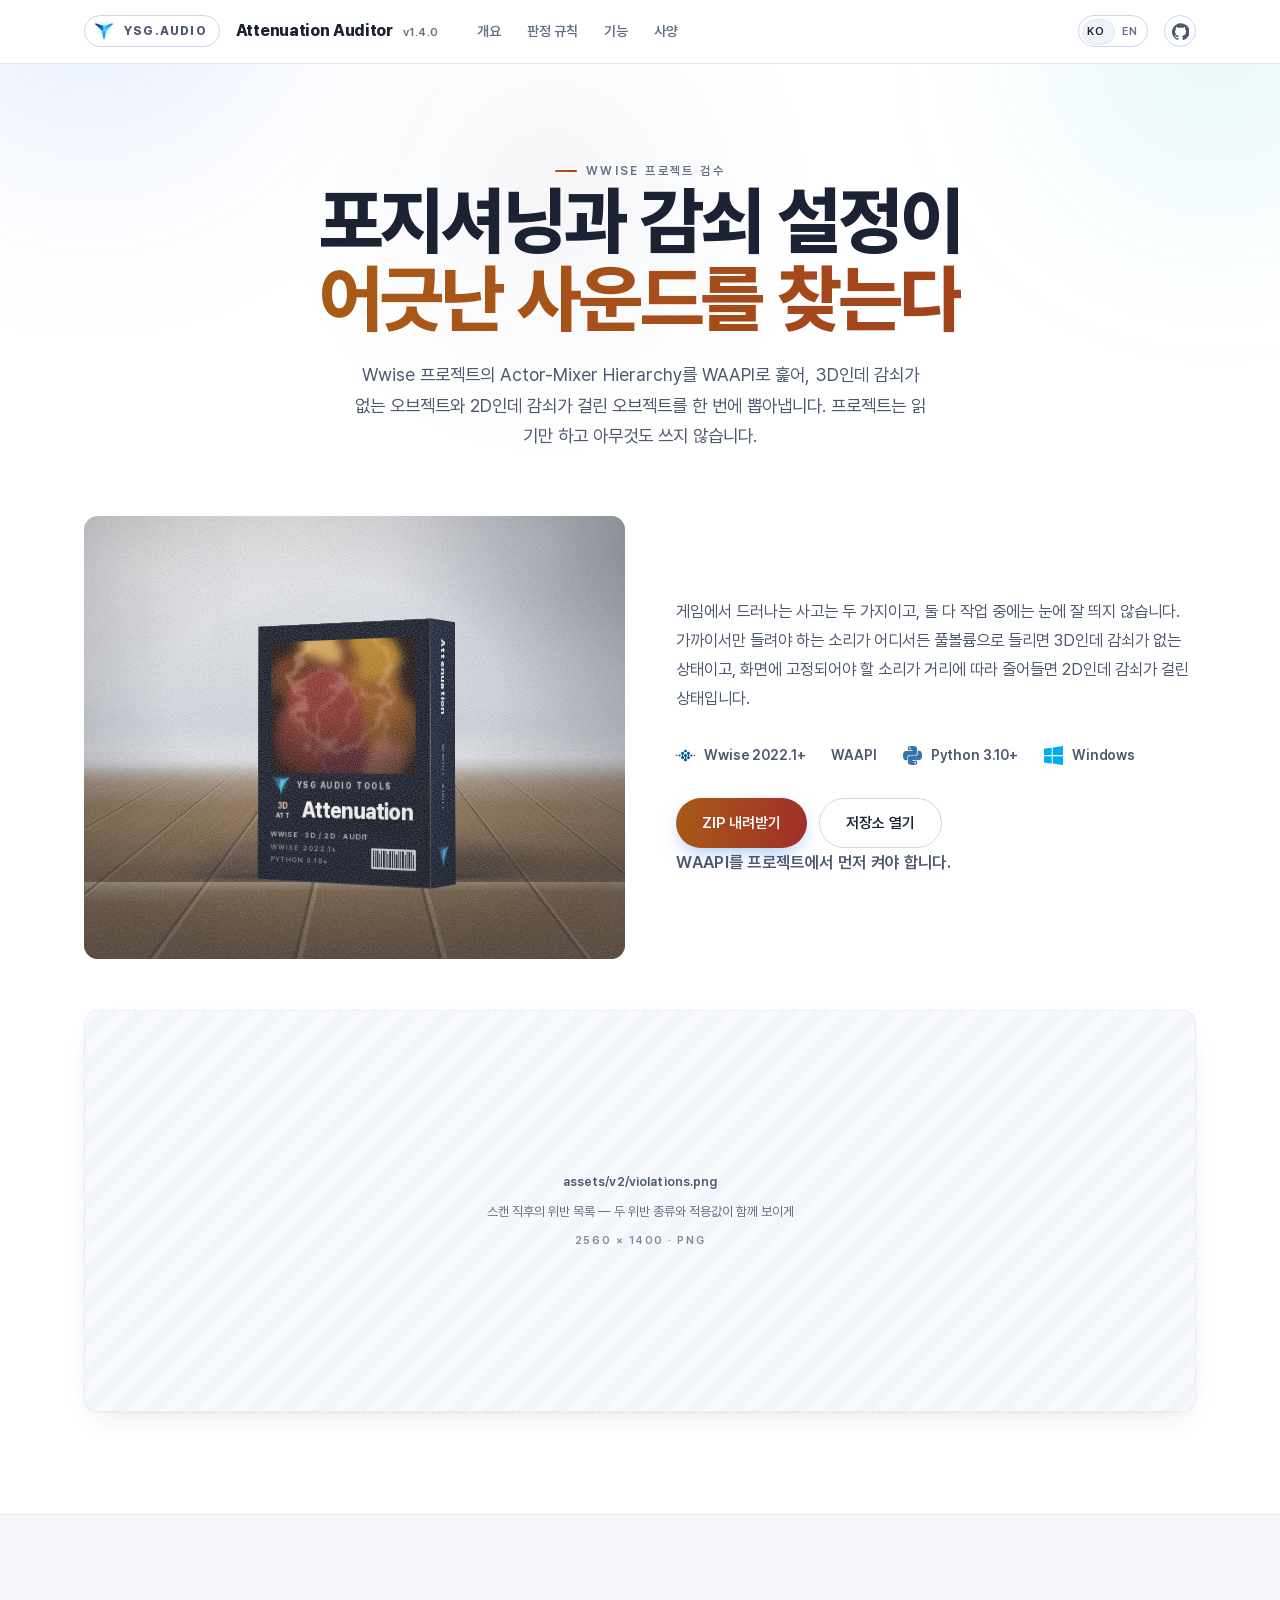
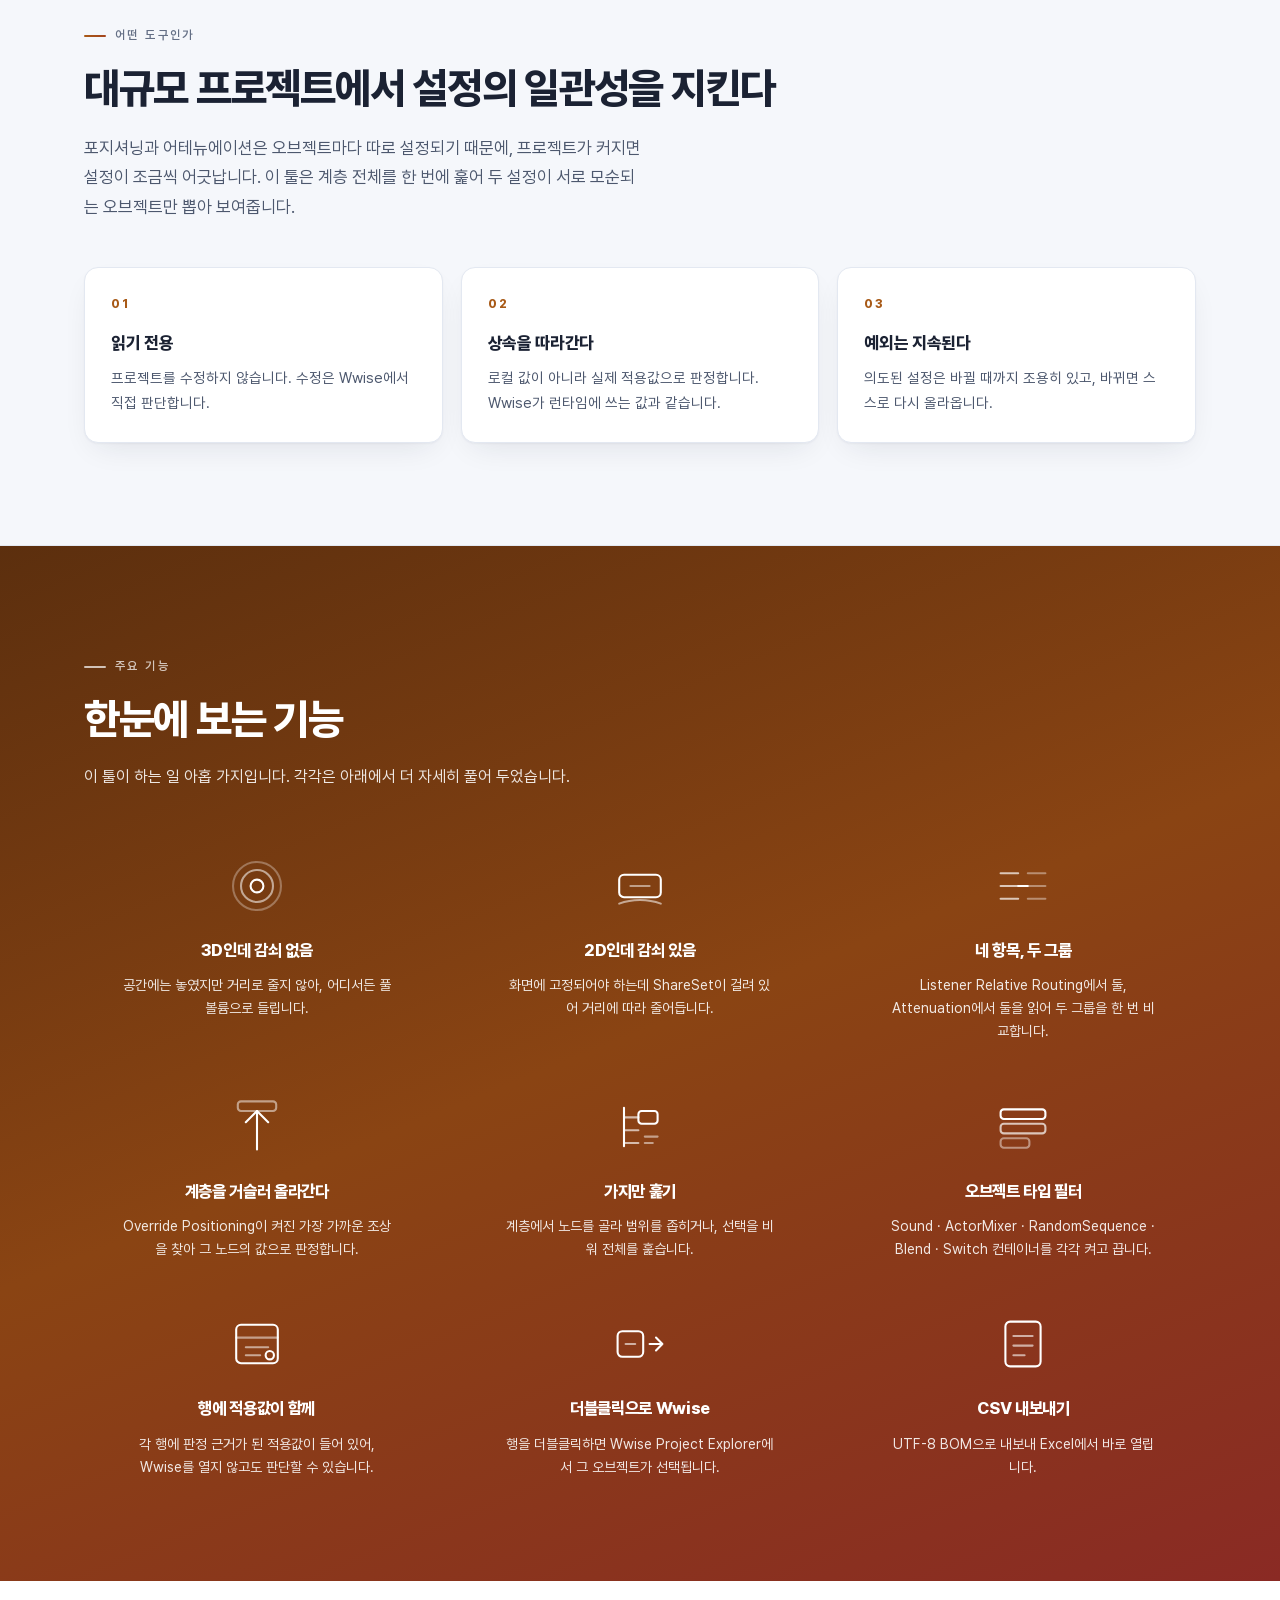
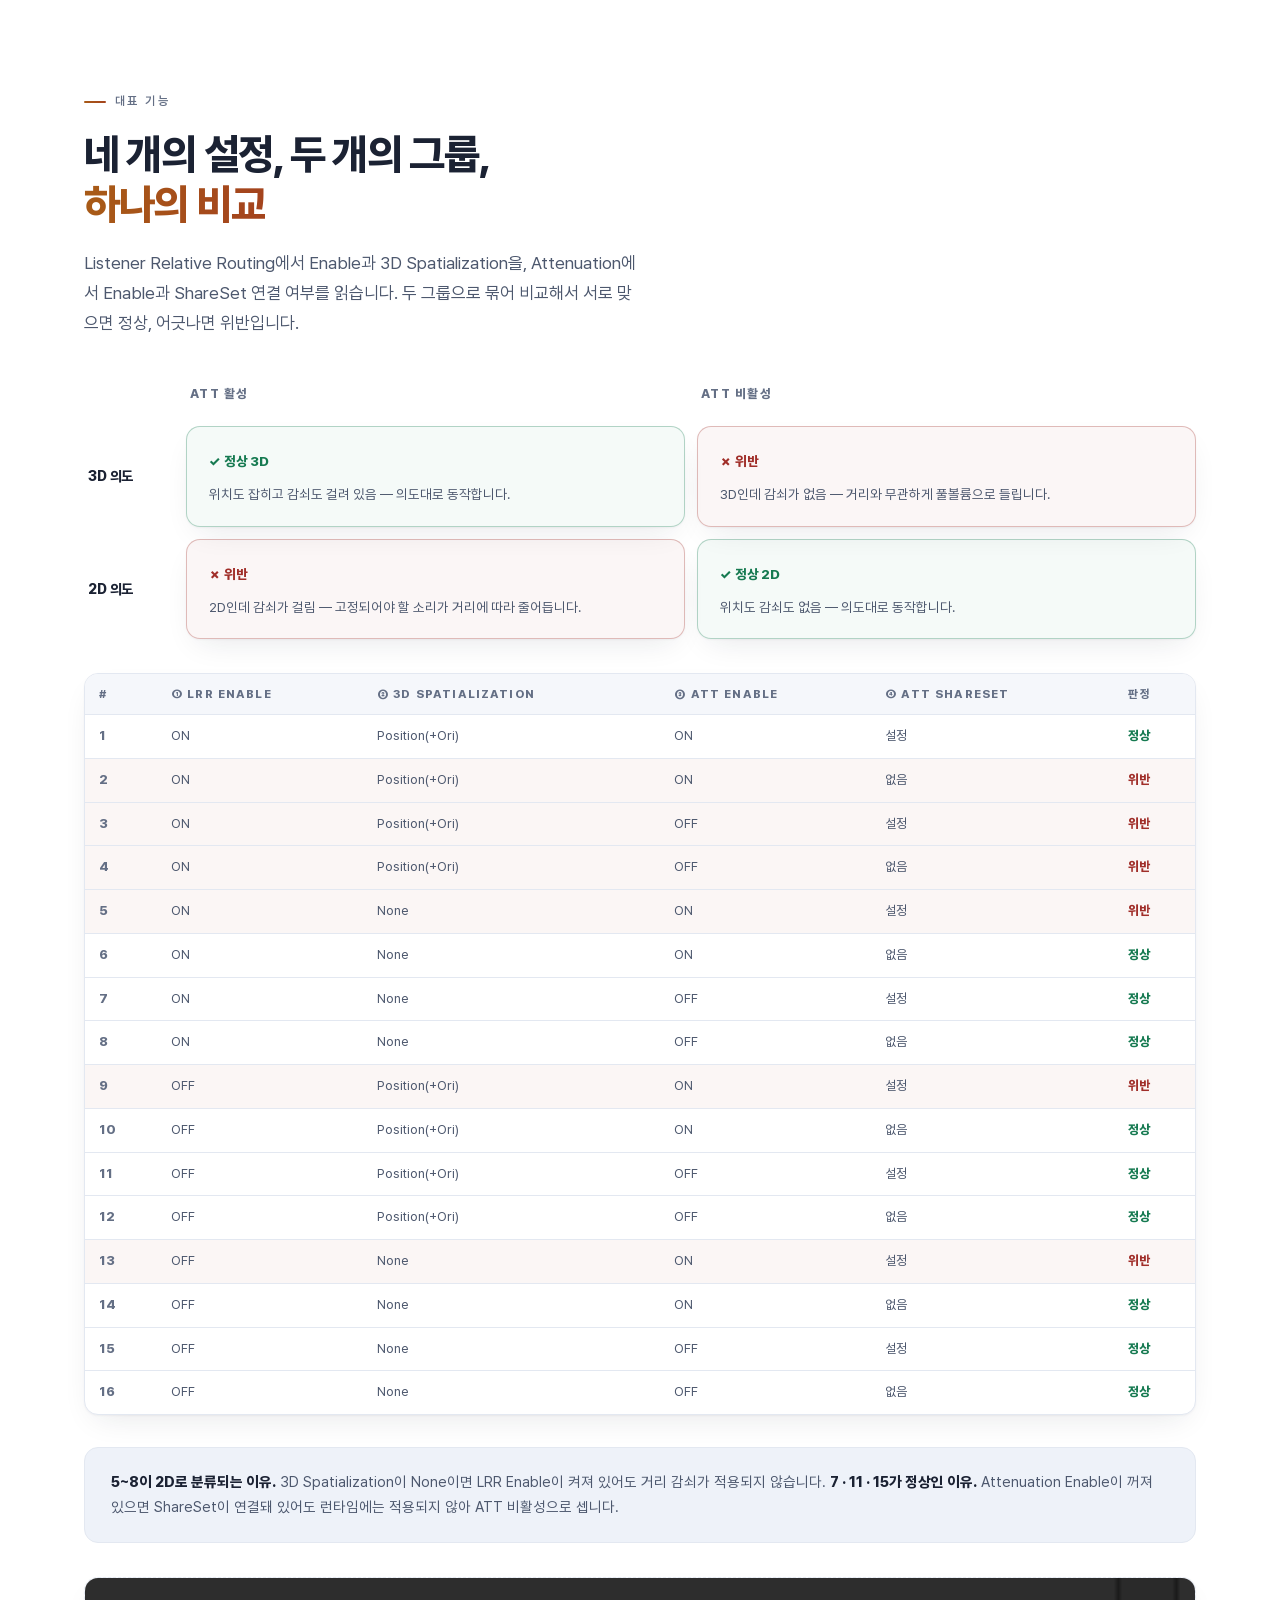
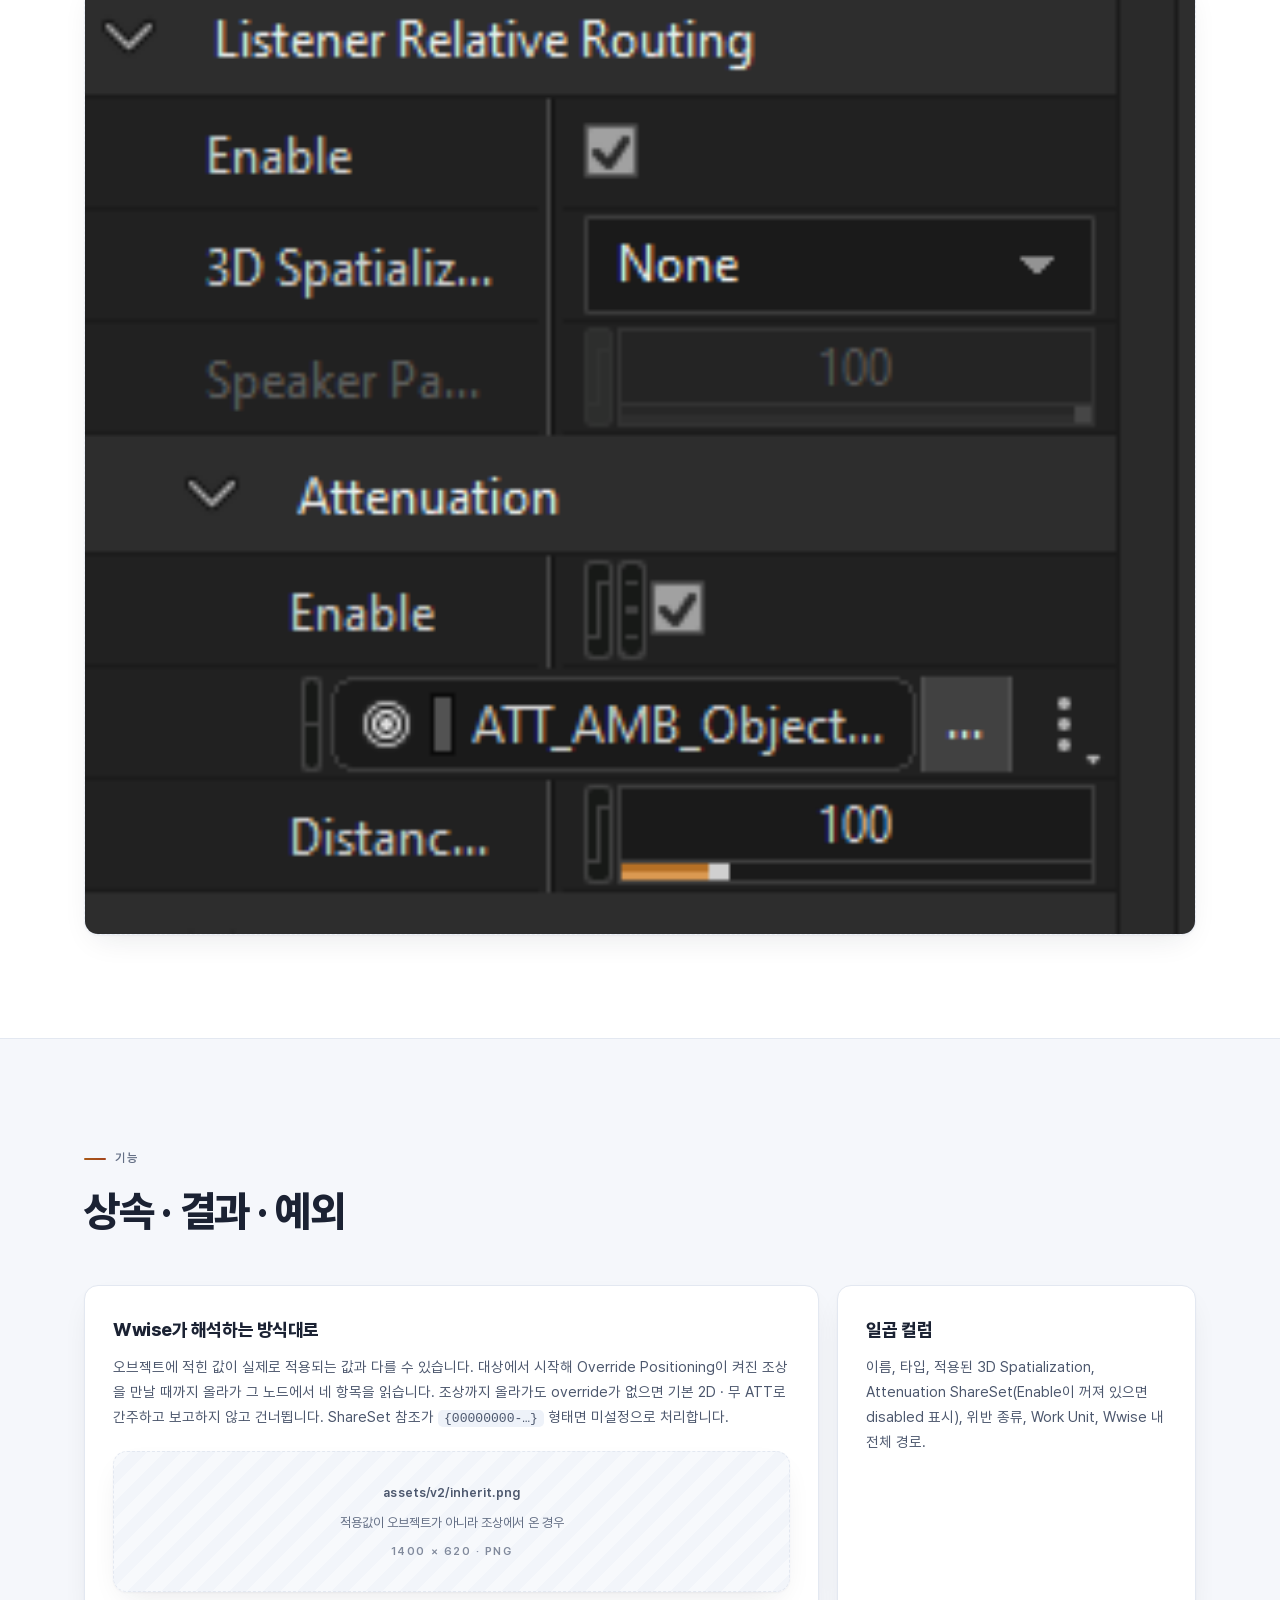
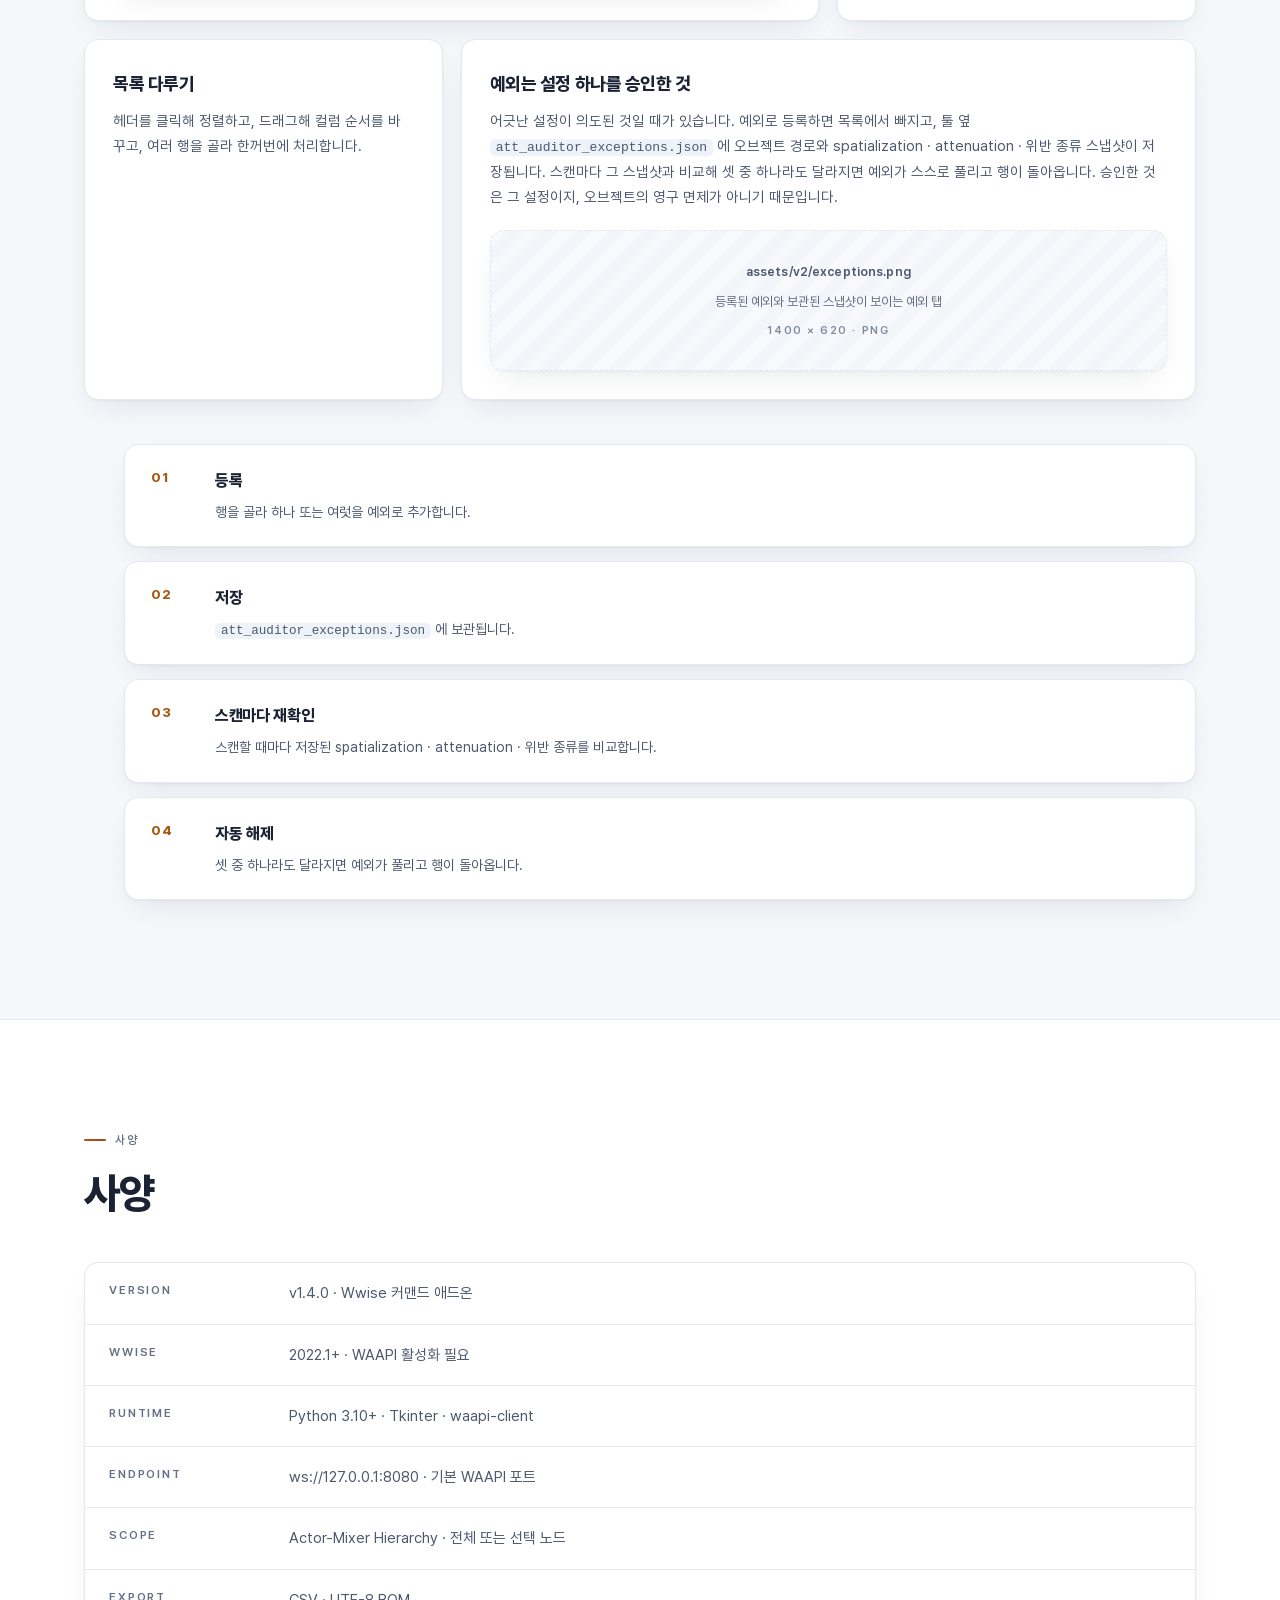
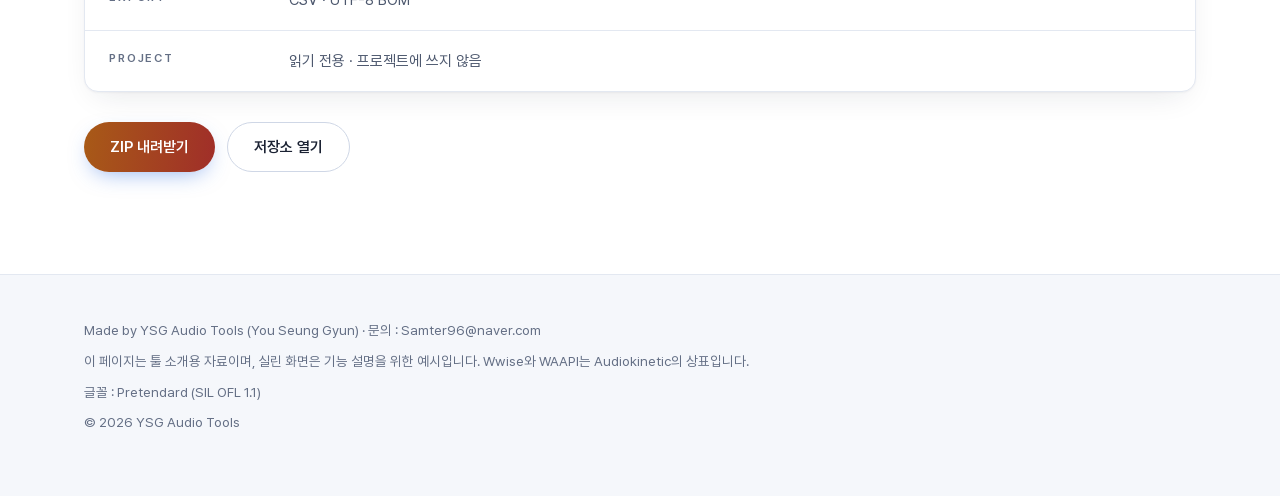
==== commit 46f5e8a1: "feat: 제품사진 장면을 사진처럼 다시 만들고 미들웨어 공식 로고를 넣었다 박스가 놓인 게 아니라 떠 보였던 진짜 원인: 바닥면이 박스 밑변 힌지에서 **뒤쪽으로만** 뻗어 박스" ====
--- a/attenuation-auditor/index.html
+++ b/attenuation-auditor/index.html
@@ -253,9 +253,9 @@
 
           <!-- ⚠ Wwise 로고는 공식 브랜드 키트에서 받아야 한다. 받기 전까지는 글자로만. -->
           <div class="plats">
-            <span class="plat"><span>Wwise 2022.1+</span></span>
+            <span class="plat"><svg viewBox="0 0 24 24" aria-hidden="true"><path fill="#00549F" d="M6 12c0 .7644-.6193 1.3846-1.3846 1.3846-.7645 0-1.3847-.6202-1.3847-1.3846 0-.765.6202-1.3846 1.3847-1.3846C5.3807 10.6154 6 11.2351 6 12m7.8462-5.5384c0 1.0191-.826 1.8461-1.8463 1.8461-1.0188 0-1.8461-.827-1.8461-1.8461 0-1.0197.8273-1.8462 1.8461-1.8462 1.0203 0 1.8463.8265 1.8463 1.8462M1.8462 12a.923.923 0 0 1-.9231.923C.4143 12.923 0 12.5096 0 12c0-.5102.4142-.923.923-.923.51 0 .923.4128.923.923M24 12c0 .5095-.4133.923-.923.923-.5089 0-.9231-.4135-.9231-.923 0-.5102.4142-.923.923-.923.5098 0 .923.4128.923.923m-3.2306 0c0 .7644-.6195 1.3846-1.3847 1.3846C18.6203 13.3846 18 12.7644 18 12c0-.765.6203-1.3846 1.3846-1.3846.7652 0 1.3847.6197 1.3847 1.3846m-8.2252 2.8356c.0034.535.2557 1.0139.6581 1.3139.4006.3332.6584.8409.6584 1.4048 0 1.0139-.8192 1.8303-1.8295 1.8303H12c-1.0116 0-1.8317-.8164-1.8317-1.8303 0-.564.2596-1.0716.6606-1.4048.3999-.3.6615-.7788.6577-1.314v-.1283c-.004-.5395-.2578-1.0183-.6577-1.3154-.401-.336-.6606-.8423-.6606-1.4077 0-1.0125.8201-1.8302 1.8317-1.8302h.0312c1.0103 0 1.8295.8177 1.8295 1.8302 0 .5654-.2578 1.0717-.6584 1.4077a1.6166 1.6166 0 0 0-.658 1.3154v.1284m3.6922-2.7692c.0033.535.2557 1.0139.658 1.3139.4007.3332.6585.8409.6585 1.4048 0 1.0139-.8192 1.8302-1.8295 1.8302h-.031c-1.0118 0-1.8318-.8163-1.8318-1.8302 0-.564.2597-1.0716.6606-1.4048.3999-.3.6614-.7788.6577-1.314v-.1283c-.004-.5395-.2578-1.0183-.6577-1.3154-.401-.336-.6606-.8423-.6606-1.4077 0-1.0125.82-1.8302 1.8318-1.8302h.031c1.0103 0 1.8295.8177 1.8295 1.8302 0 .5654-.2578 1.0717-.6584 1.4077a1.6166 1.6166 0 0 0-.658 1.3154v.1284m-7.3848 0c.0035.535.2559 1.0139.6582 1.3139a1.828 1.828 0 0 1 .6583 1.4048c0 1.0139-.8193 1.8302-1.8294 1.8302h-.0312c-1.0116 0-1.8317-.8163-1.8317-1.8302 0-.564.2596-1.0716.6606-1.4048.3999-.3.6615-.7788.6577-1.314v-.1283c-.004-.5395-.2578-1.0183-.6577-1.3154-.401-.336-.6606-.8423-.6606-1.4077 0-1.0125.8201-1.8302 1.8317-1.8302h.0312c1.0101 0 1.8294.8177 1.8294 1.8302 0 .5654-.2578 1.0717-.6583 1.4077a1.617 1.617 0 0 0-.6582 1.3154v.1284"/></svg><span>Wwise 2022.1+</span></span>
             <span class="plat"><span>WAAPI</span></span>
-            <span class="plat"><span>Python 3.10+</span></span>
+            <span class="plat"><svg viewBox="0 0 24 24" aria-hidden="true"><path fill="#3776AB" d="M14.25.18l.9.2.73.26.59.3.45.32.34.34.25.34.16.33.1.3.04.26.02.2-.01.13V8.5l-.05.63-.13.55-.21.46-.26.38-.3.31-.33.25-.35.19-.35.14-.33.1-.3.07-.26.04-.21.02H8.77l-.69.05-.59.14-.5.22-.41.27-.33.32-.27.35-.2.36-.15.37-.1.35-.07.32-.04.27-.02.21v3.06H3.17l-.21-.03-.28-.07-.32-.12-.35-.18-.36-.26-.36-.36-.35-.46-.32-.59-.28-.73-.21-.88-.14-1.05-.05-1.23.06-1.22.16-1.04.24-.87.32-.71.36-.57.4-.44.42-.33.42-.24.4-.16.36-.1.32-.05.24-.01h.16l.06.01h8.16v-.83H6.18l-.01-2.75-.02-.37.05-.34.11-.31.17-.28.25-.26.31-.23.38-.2.44-.18.51-.15.58-.12.64-.1.71-.06.77-.04.84-.02 1.27.05zm-6.3 1.98l-.23.33-.08.41.08.41.23.34.33.22.41.09.41-.09.33-.22.23-.34.08-.41-.08-.41-.23-.33-.33-.22-.41-.09-.41.09zm13.09 3.95l.28.06.32.12.35.18.36.27.36.35.35.47.32.59.28.73.21.88.14 1.04.05 1.23-.06 1.23-.16 1.04-.24.86-.32.71-.36.57-.4.45-.42.33-.42.24-.4.16-.36.09-.32.05-.24.02-.16-.01h-8.22v.82h5.84l.01 2.76.02.36-.05.34-.11.31-.17.29-.25.25-.31.24-.38.2-.44.17-.51.15-.58.13-.64.09-.71.07-.77.04-.84.01-1.27-.04-1.07-.14-.9-.2-.73-.25-.59-.3-.45-.33-.34-.34-.25-.34-.16-.33-.1-.3-.04-.25-.02-.2.01-.13v-5.34l.05-.64.13-.54.21-.46.26-.38.3-.32.33-.24.35-.2.35-.14.33-.1.3-.06.26-.04.21-.02.13-.01h5.84l.69-.05.59-.14.5-.21.41-.28.33-.32.27-.35.2-.36.15-.36.1-.35.07-.32.04-.28.02-.21V6.07h2.09l.14.01zm-6.47 14.25l-.23.33-.08.41.08.41.23.33.33.23.41.08.41-.08.33-.23.23-.33.08-.41-.08-.41-.23-.33-.33-.23-.41-.08-.41.08z"/></svg><span>Python 3.10+</span></span>
             <span class="plat">
               <svg viewBox="0 0 24 24" aria-hidden="true">
                 <path fill="#00adef" d="M0 3.45 9.75 2.1v9.4H0z"/><path fill="#00adef" d="M11.1 1.92 24 0v11.4H11.1z"/>
--- a/assets/ysg.css
+++ b/assets/ysg.css
@@ -20,22 +20,8 @@
      · 마크 높이와 제품명 크기는 **락업 하나**의 font-size 에서 파생시킨다
    ============================================================ */
 
-  /* ============================================================
-     SoundField — 제품 소개 페이지 (2026-09-09 2차 개편)
-
-     1차 개편에서 너무 덜어냈다는 지적을 받아 다시 올렸다.
-
-       1. 움직임 복원 — 다만 목적 있는 것만 (아래 "움직임" 절)
-       2. 히어로 문구 교체 — "가볍고 빠른데 Ambisonics까지 되는 완성형"
-       3. 폰트 교체 — Pretendard 동봉 (한글·영문 한 가족)
-       4. 제품 박스 렌더 추가 — CSS 3D, 사진이 아니라 코드다
-       5. 밝은 지면 + 로고 실물 (Windows)
-       6. 글자 크기·자간·그라디언트로 위계 만들기
-
-     폰트: Pretendard v1.3.9 (SIL OFL 1.1) — assets/fonts/ 에 동봉.
-     외부 네트워크 요청 없음.
-     ============================================================ */
-
+  /* 이 파일의 이력은 git log 와 brand/PROGRESS.md 에 있다.
+     페이지별 사연을 여기 적지 말 것 — 여섯 페이지가 함께 쓰는 파일이다. */
   /* ── 폰트 ────────────────────────────────────────────────────
      서브셋(KS X 1001 + 라틴) 3굵기만 동봉했다. 각 260KB.
      ⚠ 굵기를 더 늘리지 말 것 — 굵기 하나가 260KB 다. 400/600/800 이면
@@ -79,16 +65,15 @@
     --ink-2:  #4d586e;   /* 흰바탕 7.15:1 · tint 6.67:1 */
     --ink-3:  #646f85;   /* 흰바탕 5.05:1 · tint 4.71:1 — AA 통과 */
 
-    /* ⚠ 시안 계열을 하나로 쓰지 말 것. 밝은 시안은 흰 배경/흰 글자와 대비가
-       모자란다(실측 2.48:1). 그래서 셋으로 나눴다:
-         --cyan   장식 전용 (글자를 얹지 않는 곳: 배경 번짐 · 눈금 · 파형 막대)
-         --teal   흰바탕 위 **글자** 그라디언트 끝 (4.25:1 — 큰 글자 AA 통과)
-         --teal-d 버튼 그라디언트 끝, 흰 글자를 얹는다 (5.05:1) */
-    --blue:   var(--key, #2c6be0);
-    --blue-d: #1b4bb0;
-    --cyan:   #12b5c9;
-    --teal:   var(--key-grad, #0d8798);
-    --teal-d: var(--key-2, #0b7a89);
+    /* ⚠ 밝은 시안을 글자나 흰 글자 배경에 쓰지 말 것 — 실측 2.48:1 이었다.
+       `--cyan` 은 **장식 전용**이다 (배경 번짐 · 파형 막대처럼 글자가 얹히지
+       않는 곳). 글자와 버튼에 쓰는 색은 제품이 정하는 `--key` 계열이다. */
+    /* ⚠ `--blue: var(--key)` 같은 간접 선언을 만들지 말 것.
+       `:root` 에서 계산된 값이 그대로 상속되므로, 자식(허브 카드 등)이
+       `--key` 를 덮어써도 `--blue` 는 바뀌지 않는다 — 허브 카드 버튼이
+       전부 파란색으로 나왔다 (실측으로 걸렸다).
+       부품 규칙은 `--key` · `--key-2` · `--key-grad` 를 **직접** 쓴다. */
+    --cyan:   #12b5c9;   /* 장식 전용. 글자를 얹지 않는다 */
     --indigo: #1b2a6b;
 
     --sans: "Pretendard", -apple-system, BlinkMacSystemFont, "Segoe UI",
@@ -126,7 +111,7 @@
   }
   .eyebrow:before{
     content:""; width:22px; height:2px; border-radius:2px;
-    background:linear-gradient(90deg, var(--blue), var(--cyan));
+    background:linear-gradient(90deg, var(--key), var(--key-grad));
   }
   .display{
     font-size:clamp(34px, 6.4vw, 74px); line-height:1.06;
@@ -138,7 +123,7 @@
   }
   .grad{
     /* 끝을 --cyan 으로 두면 마지막 글자들이 흰 배경에서 2.48:1 로 흐려진다 */
-    background:linear-gradient(96deg, var(--blue) 6%, var(--teal) 94%);
+    background:linear-gradient(96deg, var(--key) 6%, var(--key-grad) 94%);
     -webkit-background-clip:text; background-clip:text; color:transparent;
   }
   .lead{
@@ -226,7 +211,7 @@
   .btn:hover{border-color:var(--ink-3); transform:translateY(-1px)}
   .btn--primary{
     border:0; color:#fff;
-    background:linear-gradient(96deg, var(--blue), var(--teal-d));
+    background:linear-gradient(96deg, var(--key), var(--key-2));
     box-shadow:0 8px 22px -8px rgba(44,107,224,.55);
   }
   .btn--primary:hover{box-shadow:0 14px 30px -10px rgba(44,107,224,.7)}
@@ -314,7 +299,7 @@
     /* 원근 원점의 세로 위치가 곧 **지평선** 이 된다 (여기서는 프레임의 34%) */
     perspective:1500px; perspective-origin:52% 34%;
     border-radius:var(--r); overflow:hidden; isolation:isolate;
-    background:linear-gradient(178deg, #e7ecf6 0%, #dfe5f1 100%);
+    background:linear-gradient(168deg, #eef1f6 0%, #dcdfe6 58%, #cdd1d9 100%);
   }
 
   /* 벽 — 창에서 들어오는 빛. 흐리게 둬서 피사계 심도를 만든다 */
@@ -322,10 +307,18 @@
     position:absolute; left:-6%; right:-6%; top:-6%; height:56%; z-index:0;
     filter:blur(7px);
     background:
-      radial-gradient(46% 88% at 16% 4%,  rgba(255,255,255,.98), rgba(255,255,255,0) 70%),
-      radial-gradient(30% 62% at 40% -6%, rgba(255,252,244,.85), rgba(255,252,244,0) 72%),
-      radial-gradient(34% 70% at 88% 6%,  rgba(228,236,250,.9),  rgba(228,236,250,0) 72%),
-      linear-gradient(178deg, #eef2fa 0%, #e3e9f4 62%, #dbe2ee 100%);
+      /* 창살 — 세로 3칸. 창 영역(좌상단) 안에서만 보이도록 마스크 대신
+         그라디언트 자체를 창 크기로 잘라 배치한다 */
+      repeating-linear-gradient(90deg,
+        rgba(150,146,138,.30) 0 2px, rgba(255,255,255,0) 2px 33.3%) no-repeat 2% 2% / 40% 62%,
+      linear-gradient(90deg, rgba(150,146,138,.26) 0 2px, rgba(0,0,0,0) 2px)
+        no-repeat 2% 2% / 40% 62%,
+      /* 창에서 쏟아지는 빛 */
+      radial-gradient(44% 86% at 15% 2%,  rgba(255,255,255,1),    rgba(255,255,255,0) 72%),
+      radial-gradient(30% 62% at 38% -8%, rgba(255,250,236,.9),   rgba(255,250,236,0) 74%),
+      /* 창 반대쪽 벽 — 빛이 안 닿아 차갑고 어둡다. 이 대비가 '방' 을 만든다 */
+      radial-gradient(56% 92% at 99% 26%, rgba(150,157,172,.78),  rgba(150,157,172,0) 78%),
+      linear-gradient(172deg, #f2f4f8 0%, #dfe2e9 56%, #cbcfd8 100%);
   }
   /* 창광 보케 — 흐린 광원. 사진의 깊이감을 만드는 값싼 장치다 */
   .env__wall i{
@@ -346,16 +339,51 @@
     transform-origin:50% 100%;
     transform:translateX(-50%) rotateX(90deg);
     transform-style:preserve-3d;
-    background:linear-gradient(0deg, #c8b79c 0%, #d6c7ae 34%, #cdbfa8 70%, #c2b5a0 100%);
-  }
-  .floor__wood{position:absolute; inset:0; overflow:hidden}
+    background:
+      /* 판자 이음선 (바닥 로컬 x = 화면 좌우, 깊이 방향으로 달린다) */
+      repeating-linear-gradient(90deg,
+        rgba(48,32,18,0) 0 5.6%, rgba(48,32,18,.46) 5.6% 5.76%,
+        rgba(255,240,218,.16) 5.76% 5.96%, rgba(48,32,18,0) 5.96% 6%),
+      linear-gradient(0deg, #7d6144 0%, #96754f 26%, #8a6c49 58%, #7a6042 100%);
+  }
+  /* 나뭇결 텍스처. ⚠ 불투명하게 덮으면 바닥면의 판자 이음선을 가린다 —
+     곱하기로 섞어 결과 이음선이 함께 보이게 한다. (평면 자식이라 3D 는 안전) */
+  /* 근경 바닥 — 힌지(박스 밑변)보다 카메라 쪽. `.floor` 는 힌지에서 뒤로만
+     뻗기 때문에 박스 앞 바닥이 비어 프레임 바탕색이 그대로 드러났다
+     (박스가 '놓인' 게 아니라 '떠 있는' 것으로 보이던 진짜 원인).
+     `.floor` 의 자식이라 이미 회전된 좌표계에 있고 top:100% 가 카메라 쪽이다.
+     ⚠ height 를 키우지 말 것 — 근경은 카메라 쪽으로 뻗으므로 로컬 y 가
+       perspective(1500px)를 넘는 순간 판이 카메라를 통과해 화면이 깨진다.
+       실측: 20%%(=바닥높이의 20%%) 면 프레임 밑변을 넉넉히 덮고, 25%% 부터
+       투영이 급격히 늘어난다. 70%% 는 이미 깨진다.
+     ⚠ 힌지를 옮겨서 해결하려 하지 말 것 — 안개·그림자·접지·반사 위치가 모두
+       `.floor` 밑변 기준이라 전부 어긋난다. */
+  .floor::after{
+    content:""; position:absolute; left:0; right:0; top:100%; height:20%;
+    background:
+      url("data:image/svg+xml,%3Csvg xmlns='http://www.w3.org/2000/svg' width='150' height='150'%3E%3Cfilter id='n'%3E%3CfeTurbulence type='fractalNoise' baseFrequency='.7' numOctaves='4' seed='4'/%3E%3CfeColorMatrix type='saturate' values='0'/%3E%3C/filter%3E%3Crect width='150' height='150' filter='url(%23n)' opacity='.5'/%3E%3C/svg%3E") repeat 0 0 / 150px 150px,
+      repeating-linear-gradient(90deg,
+        rgba(48,32,18,0) 0 5.6%, rgba(48,32,18,.46) 5.6% 5.76%,
+        rgba(255,240,218,.16) 5.76% 5.96%, rgba(48,32,18,0) 5.96% 6%),
+      /* 창 빛이 근경까지 이어지게 — 없으면 박스 밑변에서 톤이 뚝 끊긴다 */
+      radial-gradient(52% 60% at 12% 0%, rgba(255,250,238,.42), rgba(255,250,238,0) 72%),
+      linear-gradient(180deg,
+        rgba(255,246,232,.26) 0%, rgba(255,246,232,0) 14%),
+      linear-gradient(180deg, #7a5f42 0%, #6a5136 46%, #57432c 100%);
+    background-blend-mode:overlay, normal, normal, normal, normal;
+  }
+
+  .floor__wood{
+    position:absolute; inset:0; overflow:hidden;
+    mix-blend-mode:multiply; opacity:.72;
+  }
   .floor__wood svg{position:absolute; inset:0; width:100%; height:100%}
   /* 원경 안개 — 멀어질수록 벽 색으로 빠진다. 심도의 절반은 이 그라디언트다 */
   .floor__haze{
     position:absolute; inset:0;
     background:linear-gradient(0deg,
-      rgba(226,232,243,0) 0%, rgba(226,232,243,.14) 30%,
-      rgba(228,234,244,.7) 56%, #e3e9f4 78%);
+      rgba(226,229,236,0) 0%, rgba(226,229,236,.06) 34%,
+      rgba(228,231,238,.34) 56%, rgba(226,229,236,.78) 74%, #dfe2e9 88%);
   }
   /* 창 쪽에서 바닥에 떨어지는 빛 웅덩이 */
   .floor__light{
@@ -372,28 +400,37 @@
     background:radial-gradient(closest-side, rgba(58,46,32,.62), rgba(58,46,32,0));
     filter:blur(9px);
   }
-  /* 접지 — 밑변에 딱 붙는 좁고 진한 선. 이게 있어야 "닿아 있다" 가 된다 */
+  /* 접지 — 밑변에 딱 붙는 좁고 진한 선. 이게 있어야 "닿아 있다" 가 된다.
+     넓고 옅은 그늘을 한 겹 더 깐다 (밑동 주변이 밝으면 박스가 떠 보인다). */
   .floor__contact{
     position:absolute; left:50%; bottom:0; width:19%; height:3.2%;
     transform:translateX(-50%);
-    background:radial-gradient(closest-side, rgba(38,30,20,.8), rgba(38,30,20,0));
+    background:radial-gradient(closest-side, rgba(30,22,14,.88), rgba(30,22,14,0));
     filter:blur(3px);
+  }
+  .floor__contact::before{
+    content:""; position:absolute; left:-70%; right:-70%; bottom:-160%; top:-260%;
+    background:radial-gradient(closest-side, rgba(40,30,18,.34), rgba(40,30,18,0) 78%);
+    filter:blur(7px);
   }
   /* 반사 — 바닥에 누운 채 멀어지며 사라진다 */
   .floor__refl{
     position:absolute; left:50%; bottom:1%; width:19%; height:26%;
     transform:translateX(-50%);
     background:linear-gradient(0deg,
-      rgba(30,42,92,.4) 0%, rgba(60,44,110,.16) 42%, rgba(60,44,110,0) 78%);
-    filter:blur(7px);
+      rgba(26,32,70,.30) 0%, rgba(58,44,96,.10) 38%, rgba(58,44,96,0) 70%);
+    filter:blur(9px);
   }
 
   /* 가장자리 비네트 — 사진처럼 눌러 준다 */
   .env__vig{
     position:absolute; inset:0; z-index:3; pointer-events:none;
     background:
-      radial-gradient(80% 66% at 50% 42%, rgba(0,0,0,0) 54%, rgba(40,42,52,.15) 100%),
-      linear-gradient(180deg, rgba(255,255,255,.16) 0%, rgba(255,255,255,0) 22%);
+      url("data:image/svg+xml,%3Csvg xmlns='http://www.w3.org/2000/svg' width='160' height='160'%3E%3Cfilter id='n'%3E%3CfeTurbulence type='fractalNoise' baseFrequency='.85' numOctaves='3' seed='11'/%3E%3CfeColorMatrix type='saturate' values='0'/%3E%3C/filter%3E%3Crect width='160' height='160' filter='url(%23n)' opacity='.42'/%3E%3C/svg%3E") repeat 0 0 / 160px 160px,
+      radial-gradient(72% 60% at 46% 40%, rgba(0,0,0,0) 42%, rgba(30,30,38,.34) 100%),
+      linear-gradient(180deg, rgba(255,255,255,.14) 0%, rgba(255,255,255,0) 20%);
+    background-blend-mode:overlay, normal, normal;
+    opacity:.96;
   }
 
   .box{
@@ -445,9 +482,15 @@
   /* ⚠ 기준 크기는 **락업**에 준다. 마크 높이와 제품명 크기를 각각 다른
      요소에서 `em` 으로 잡으면 서로 다른 기준(박스 본문 16px vs 제품명 33px)에
      걸려 마크만 작아지고, 한 줄이 박스 폭을 넘친다 (실측 락업 145 < 이름 147). */
+  /* 락업 기준 크기. 마크 높이와 제품명이 모두 이 값에서 파생된다.
+     ⚠ 제품명이 길면 **페이지에서 `--lock-size` 를 줄인다.** 기본값으로 두면
+       이름이 앞면 폭을 넘겨 `overflow:hidden` 에 조용히 잘린다 — 스크롤이
+       생기지 않으니 눈으로만 보면 놓친다 (SpatialRenderer 가 그랬다).
+       기준: 이름폭 + 1.4em(마크+간격) <= 앞면 내용폭(약 146px @1280). */
   .box__lockup{
     display:flex; flex-direction:row; align-items:center; gap:.3em;
-    font-size:clamp(14px, 1.95vw, 23px);
+    font-size:var(--lock-size, clamp(14px, 1.95vw, 23px));
+    min-width:0;
   }
   .box__pmark{
     /* viewBox 를 막대에 맞춰 잘라 뒀으므로 높이를 글자에 맞추면 바로 정렬된다 */
@@ -564,7 +607,7 @@
   .rule p{margin:0; font-size:14.5px; color:var(--ink-2); line-height:1.7}
   .rule .num{
     display:block; font-size:12px; font-weight:800; letter-spacing:.18em;
-    color:var(--blue); margin-bottom:14px;
+    color:var(--key); margin-bottom:14px;
   }
 
   /* ── 기능 타일 ──────────────────────────────────────────────── */
@@ -646,7 +689,7 @@
   .flow .s3{animation-delay:1.1s} .flow .s4{animation-delay:1.65s}
   @keyframes stagelit{
     0%,42%,100%{stroke:var(--line-2); filter:none}
-    12%,26%{stroke:var(--blue); filter:drop-shadow(0 3px 10px rgba(44,107,224,.35))}
+    12%,26%{stroke:var(--key); filter:drop-shadow(0 3px 10px rgba(27,34,51,.28))}
   }
   .flow .pulse{animation:flowdot 4s ease-in-out infinite}
   @keyframes flowdot{
@@ -665,7 +708,7 @@
         min-width:0; overflow:hidden}
   .bars i{
     flex:1 1 0; border-radius:2px; min-width:1px;
-    background:linear-gradient(180deg, var(--blue), var(--cyan));
+    background:linear-gradient(180deg, var(--key), var(--key-grad));
     animation:bar 1.5s ease-in-out infinite alternate; opacity:.85;
   }
   @keyframes bar{ from{height:22%} to{height:100%} }
@@ -688,6 +731,23 @@
     color:rgba(255,255,255,.55); margin-top:12px;
   }
   .stat p{margin:0; color:rgba(255,255,255,.76); font-size:15px; line-height:1.7}
+
+  /* ── 허브 카드용 미니 박스 렌더 ─────────────────────────────────
+     제품 페이지의 박스 렌더와 **같은 부품**이다. 크기 변수만 줄였다.
+     카드마다 박스를 다시 만들지 말 것 — 색 변수(--pkg-1..7)만 다르게 준다.
+     앞면 아트워크의 fill 은 `var(--pkg-N)` 이라 CSS 에서 색을 갈아끼운다. */
+  .pkg--mini{
+    --bw: clamp(64px, 8.5vw, 98px);
+    border-radius:calc(var(--r) - 2px);
+  }
+  .pkg--mini .box__brandline,
+  .pkg--mini .box__tag,
+  .pkg--mini .box__foot{display:none}
+  .pkg--mini .box__front{padding:11% 9%; justify-content:flex-end}
+  .pkg--mini .box__lockup{font-size:clamp(8px, 1.05vw, 12px); gap:.26em}
+  .pkg--mini .box__side b{font-size:clamp(5px, .62vw, 7px)}
+  .pkg--mini .box__side em, .pkg--mini .box__side img{display:none}
+  .pkg--mini .env__wall i{filter:blur(8px)}
 
   /* ── 사양 표 ─────────────────────────────────────────────────── */
   .specs{margin-top:44px; border:1px solid var(--line); border-radius:var(--r);
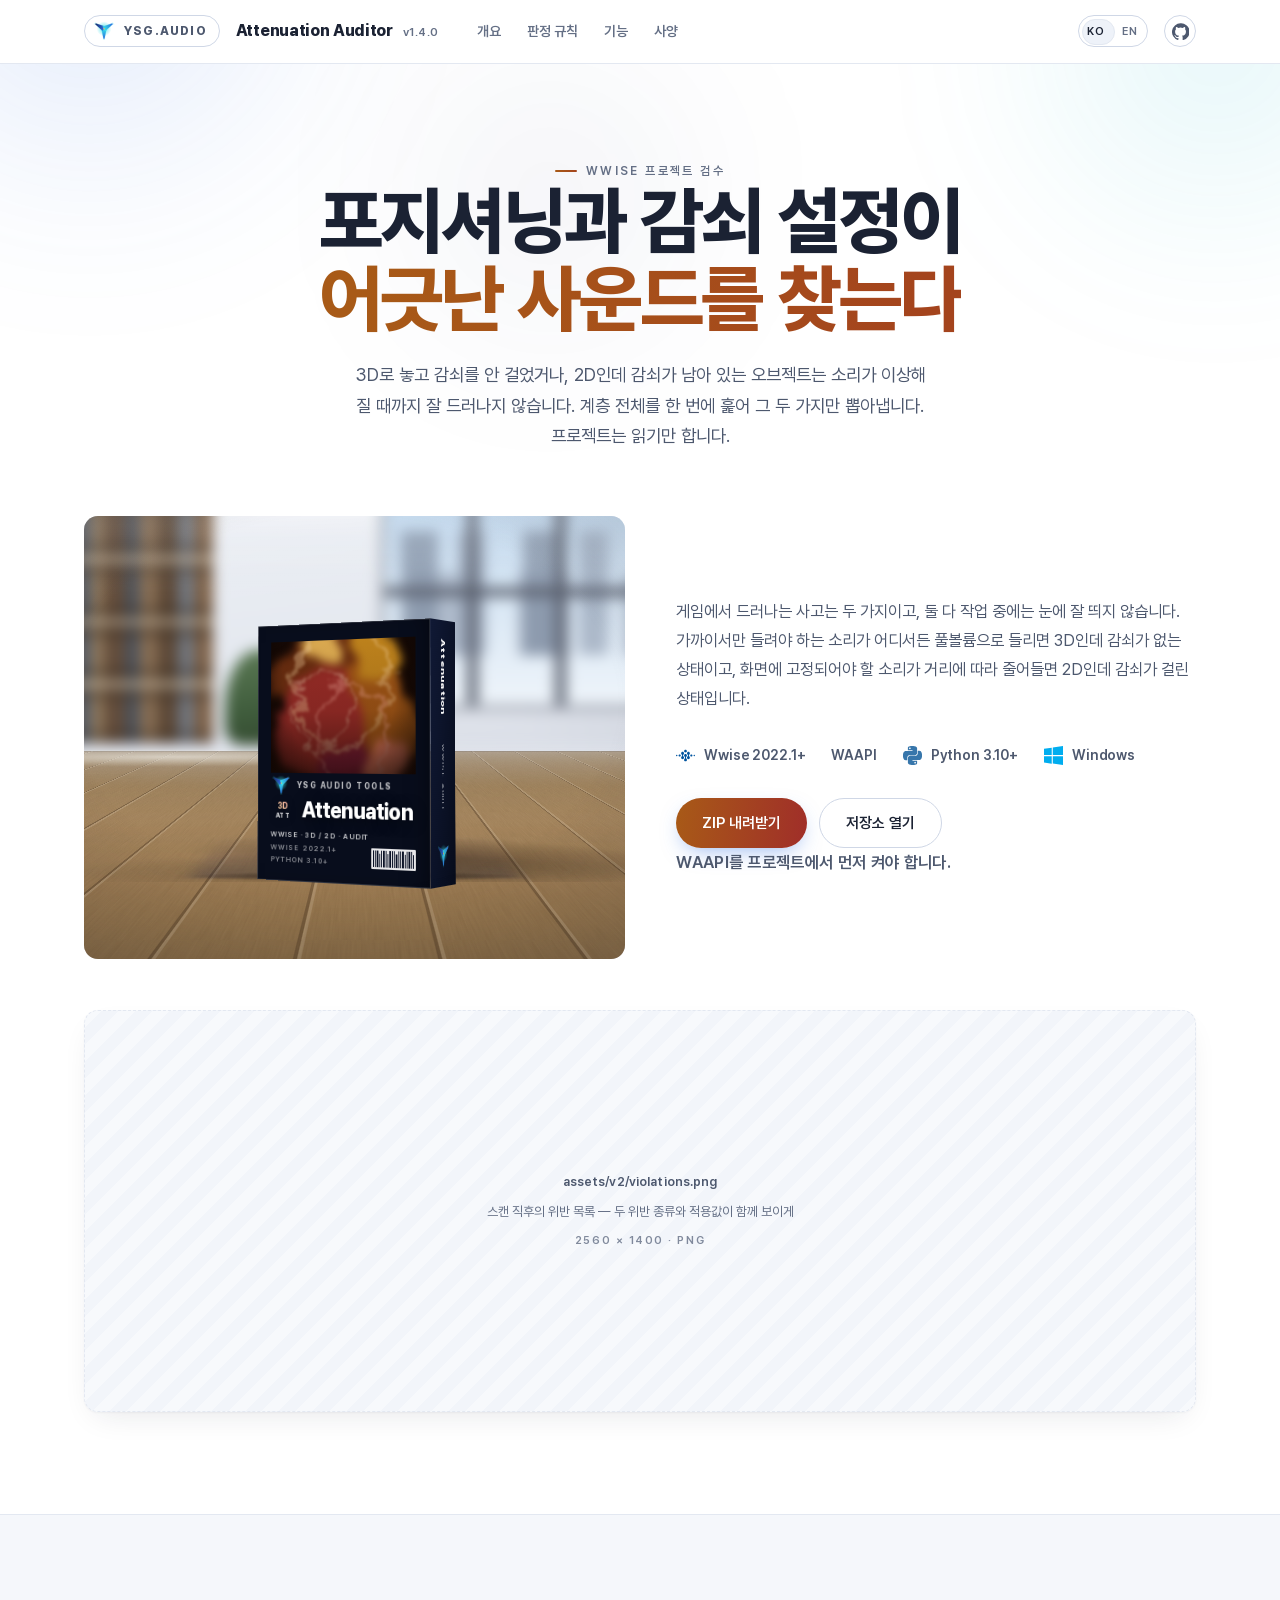
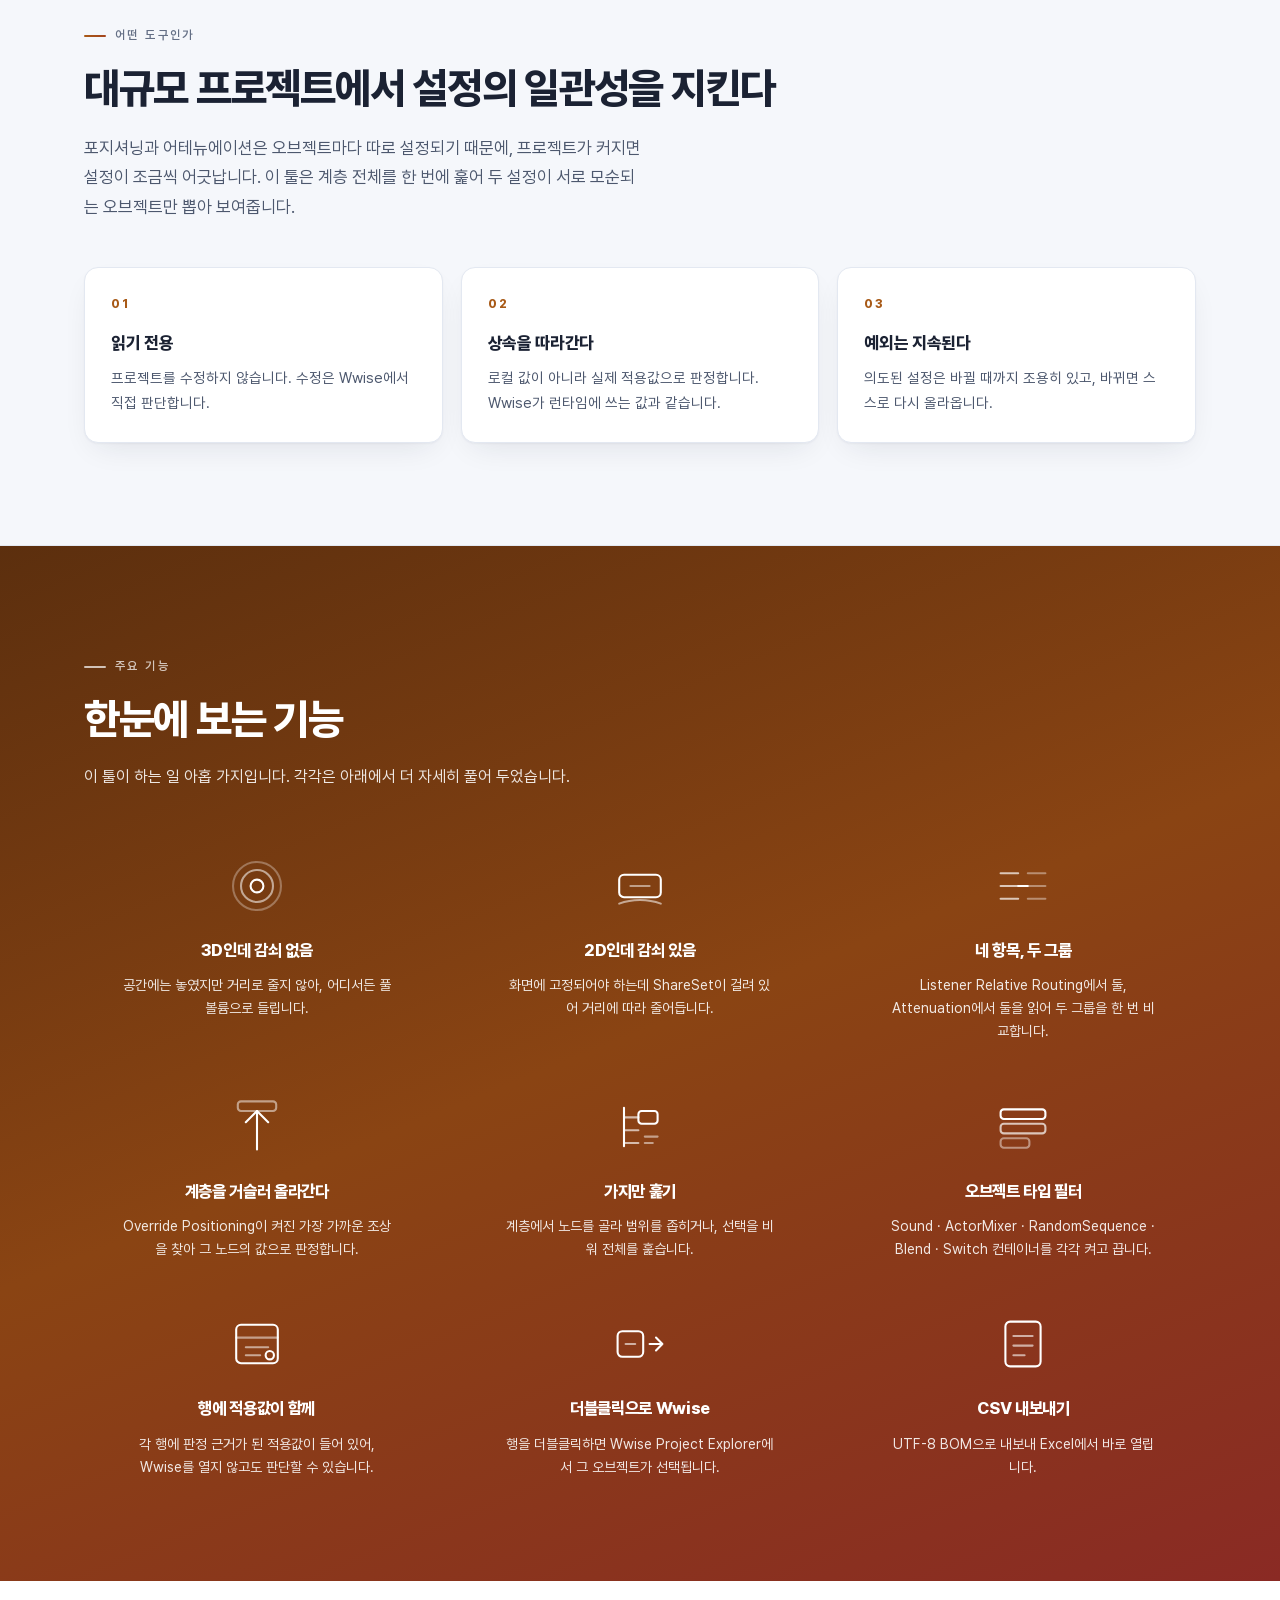
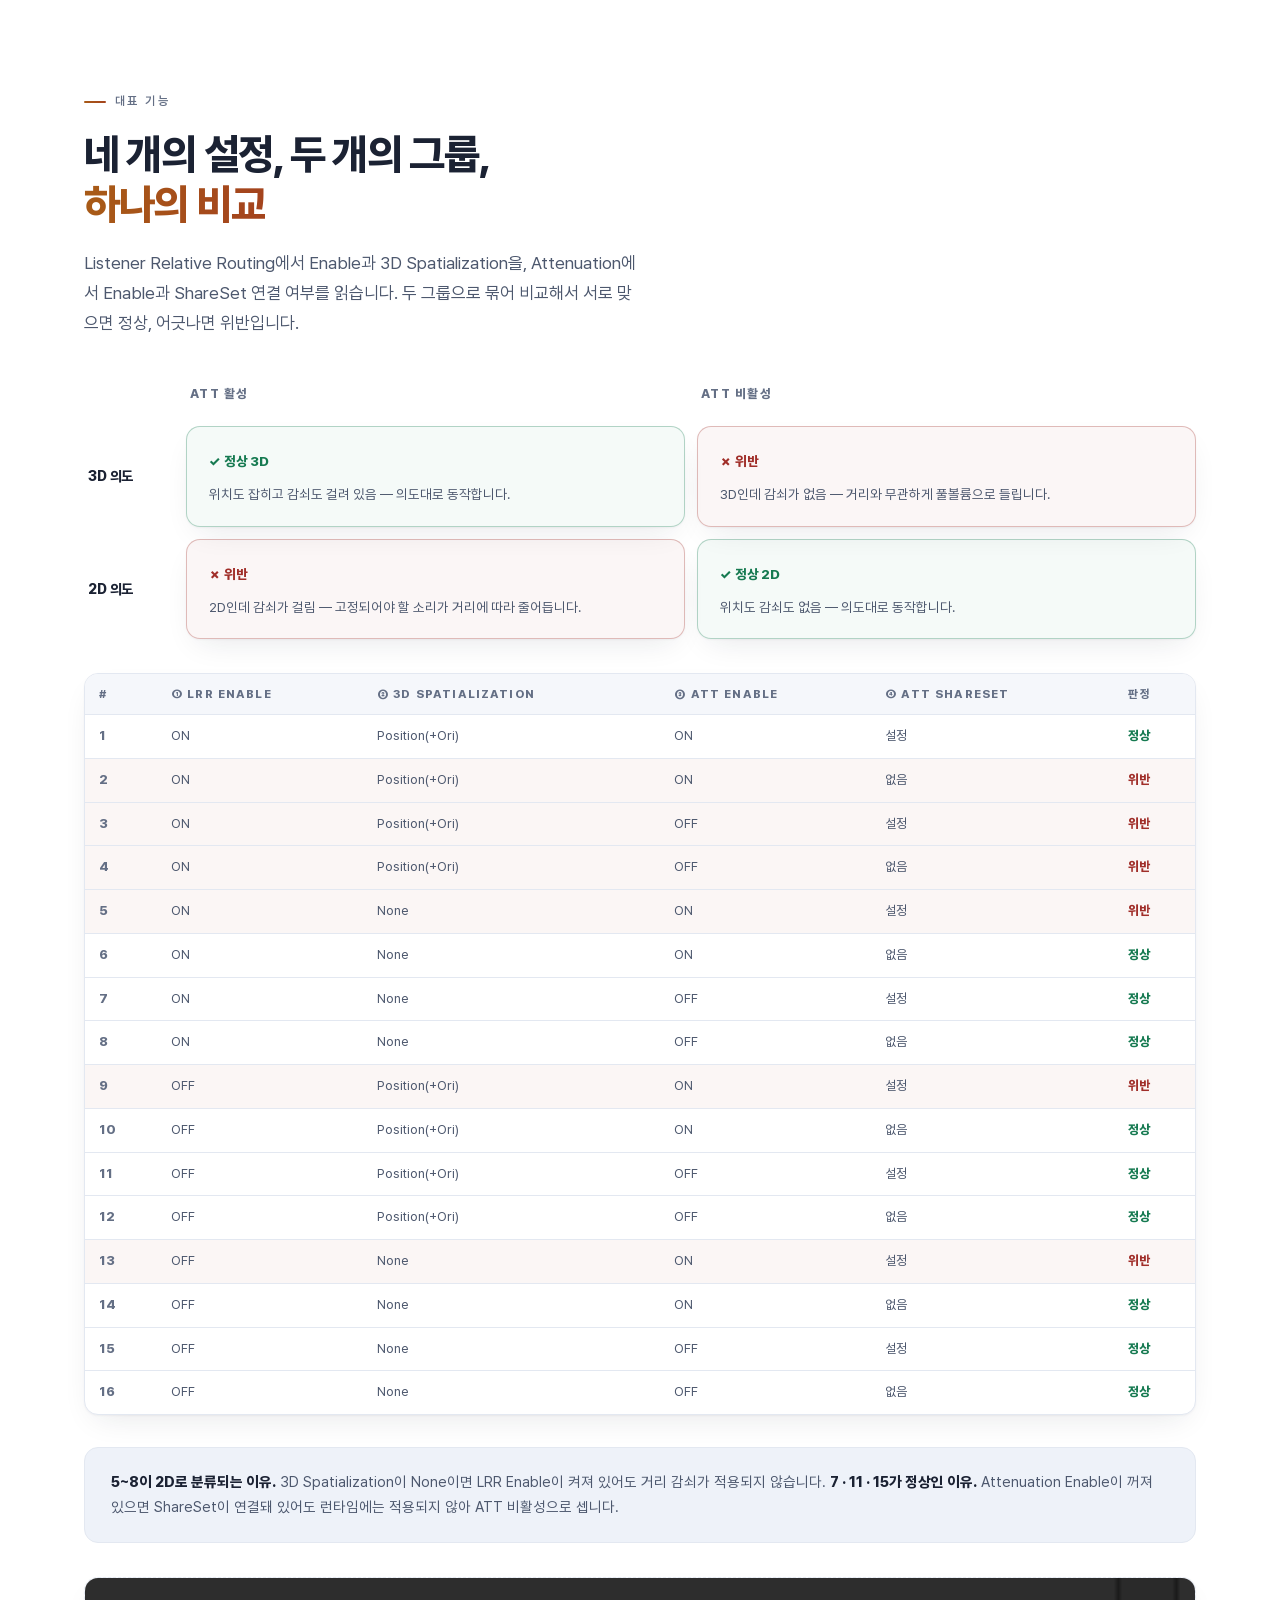
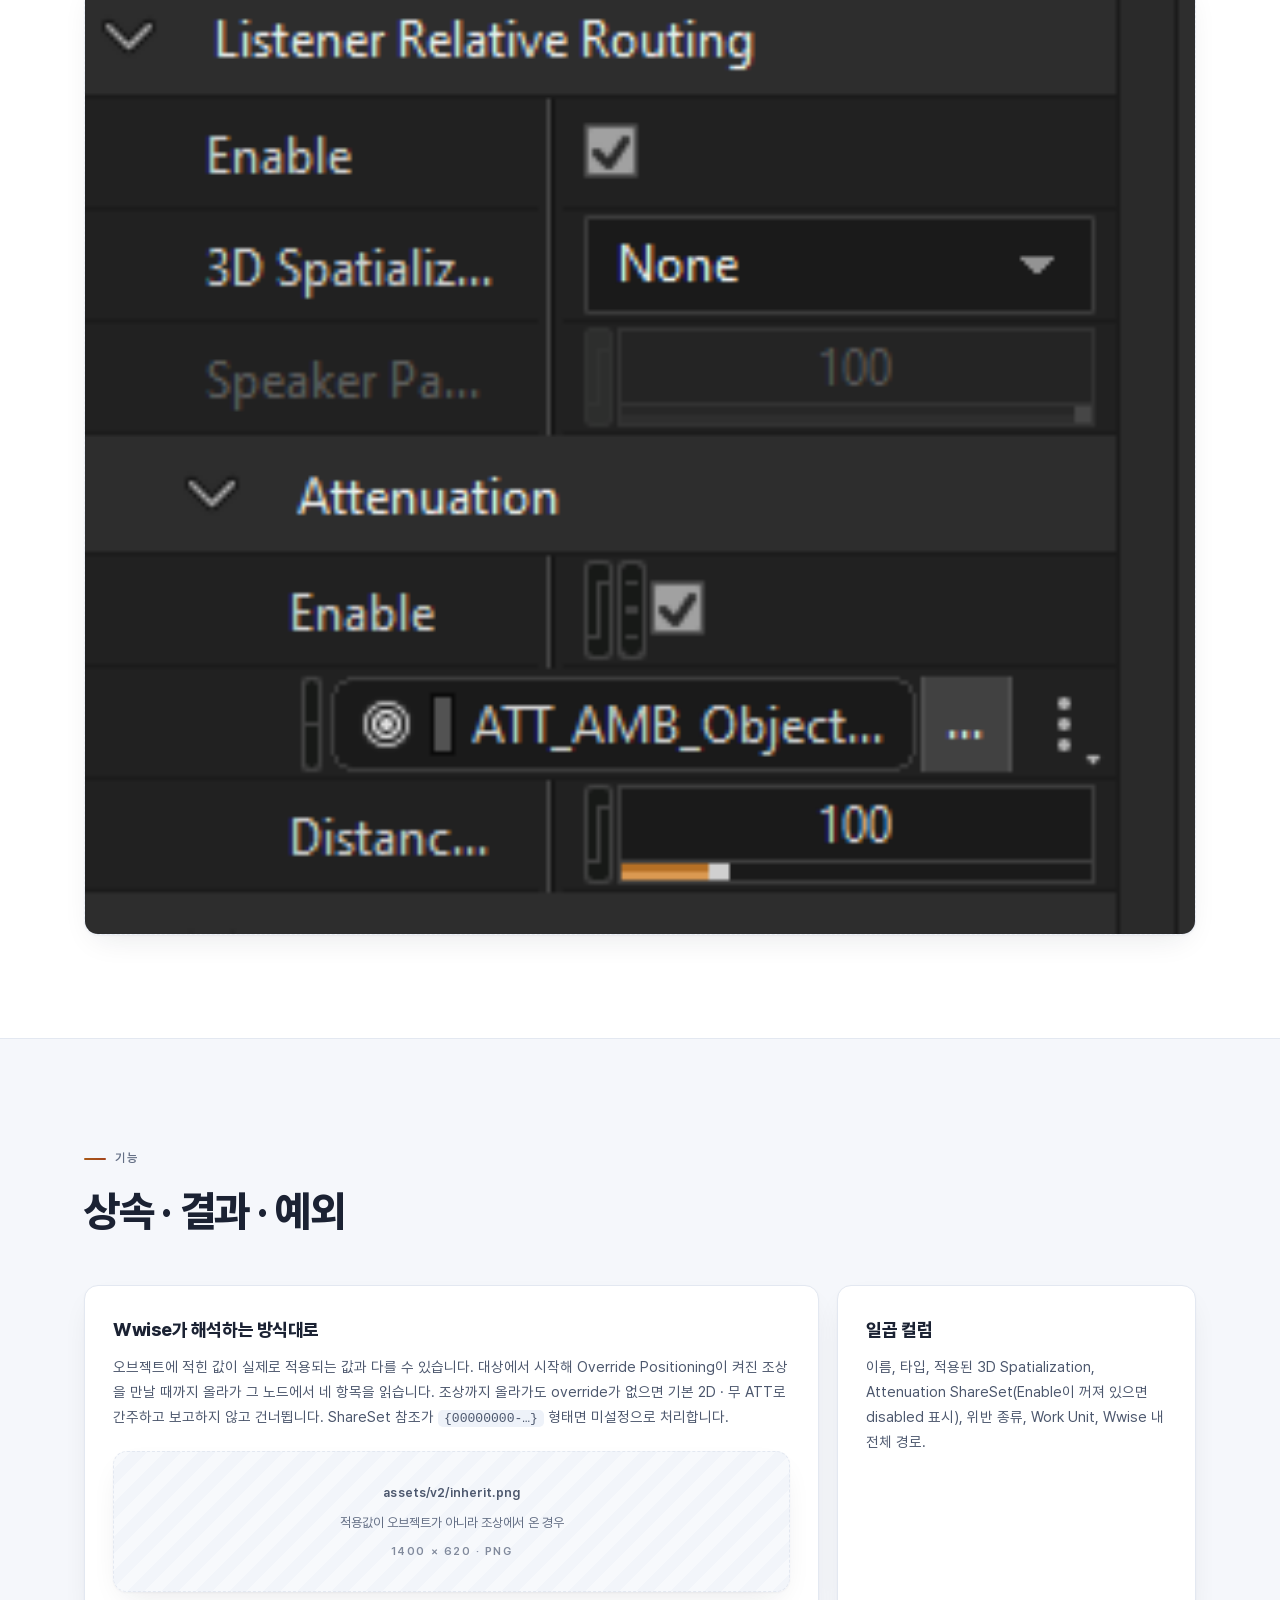
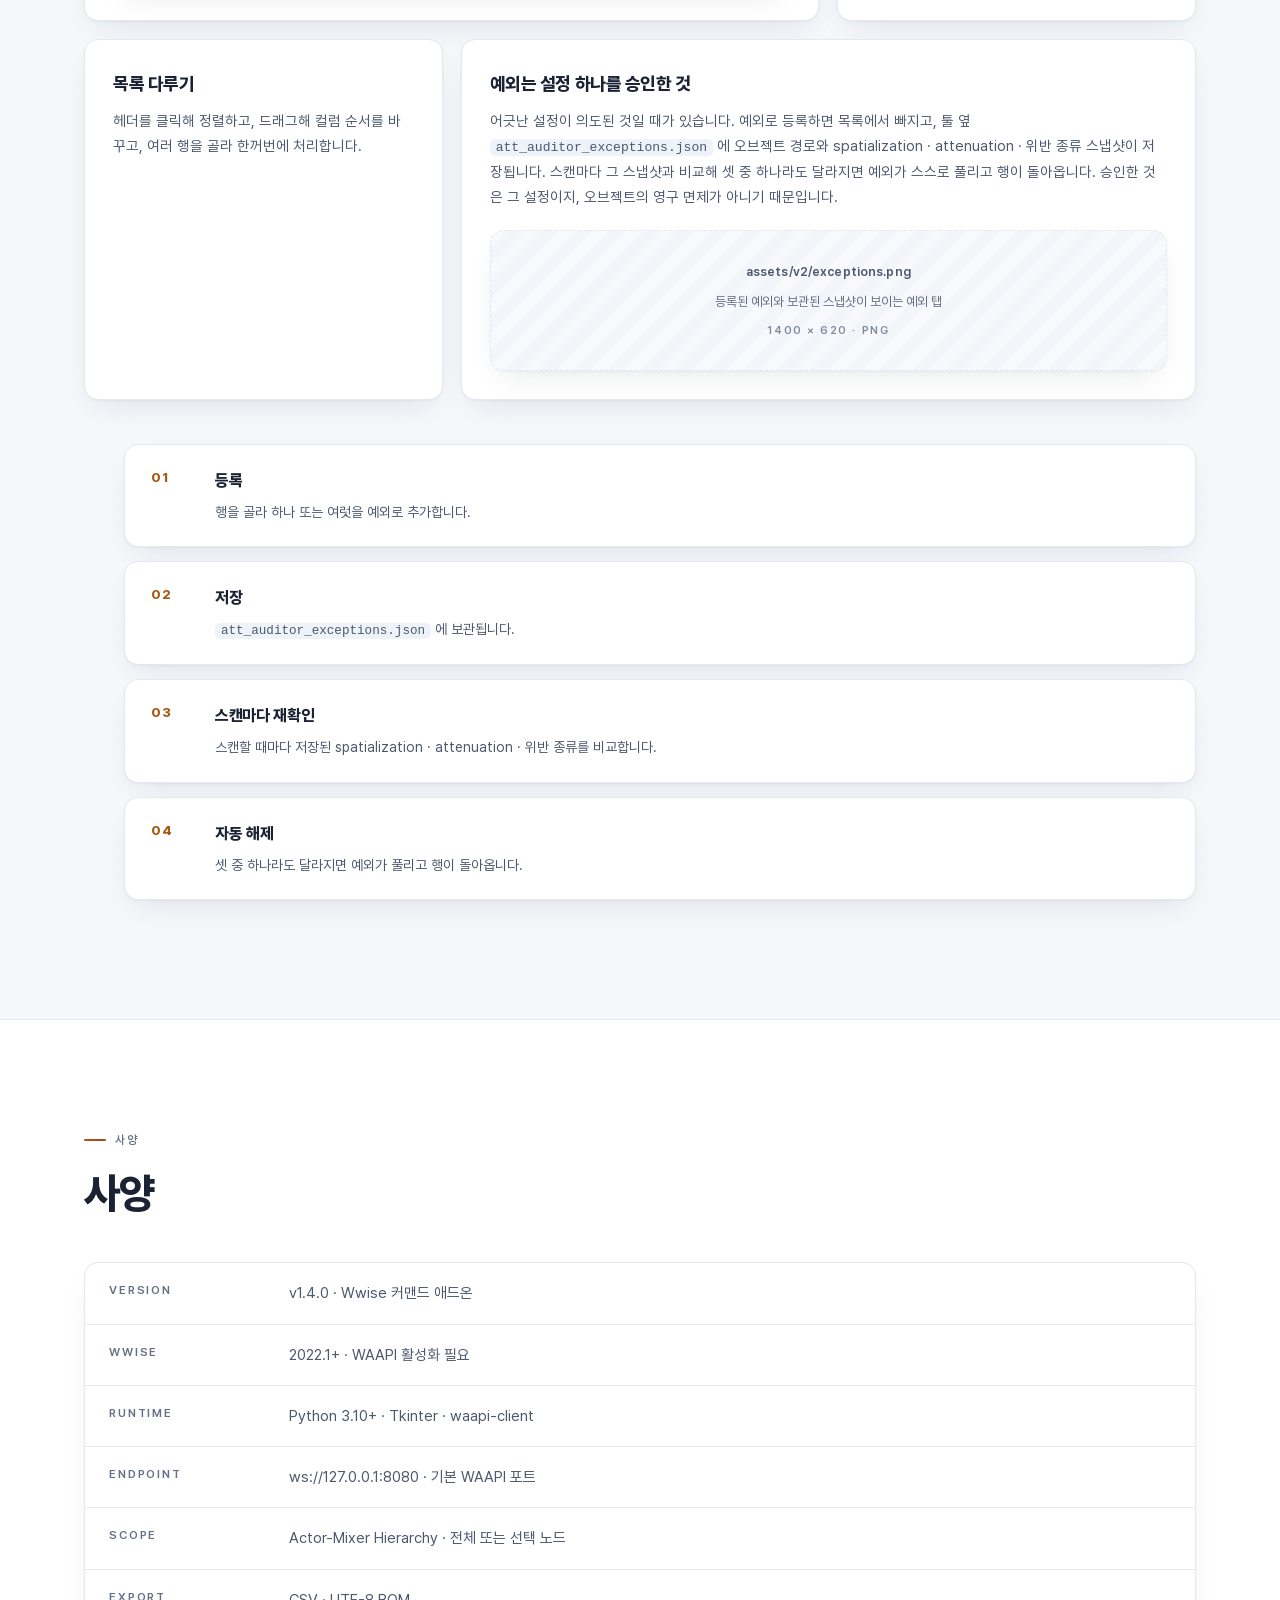
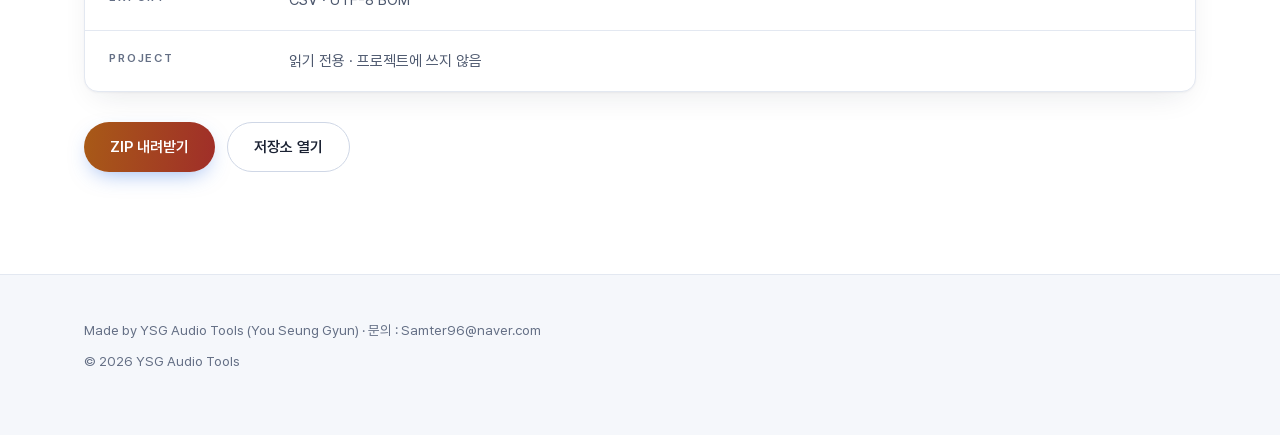
==== commit 3062bb98: "feat: 제품사진을 테이블+흐릿한 방 구성으로 다시 만들고 카피를 손봤다 장면 · 배경이 "배경색" 으로만 읽혔던 이유: 형태가 없었다. 페이지 마크업의   <i> 3개를 왼쪽 " ====
--- a/attenuation-auditor/index.html
+++ b/attenuation-auditor/index.html
@@ -129,10 +129,10 @@
         <span class="eyebrow" data-en="Wwise project audit">Wwise 프로젝트 검수</span>
         <h1 class="display" data-en='Find sounds where positioning<br><span class="grad">and attenuation disagree</span>'>포지셔닝과 감쇠 설정이<br><span class="grad">어긋난 사운드를 찾는다</span></h1>
       </div>
-      <p class="hero__sub" data-en="It walks the Actor-Mixer Hierarchy over WAAPI and pulls out both mistakes in one pass - objects that are 3D with no attenuation, and objects that are 2D with attenuation attached. The project is only read; nothing is written.">
-        Wwise 프로젝트의 Actor-Mixer Hierarchy를 WAAPI로 훑어, 3D인데 감쇠가 없는
-        오브젝트와 2D인데 감쇠가 걸린 오브젝트를 한 번에 뽑아냅니다.
-        프로젝트는 읽기만 하고 아무것도 쓰지 않습니다.
+      <p class="hero__sub" data-en="An object left 3D with no attenuation, or 2D with attenuation still attached, rarely shows up until something sounds wrong. One pass over the hierarchy pulls out exactly those two cases. The project is only read - nothing is written.">
+3D로 놓고 감쇠를 안 걸었거나, 2D인데 감쇠가 남아 있는 오브젝트는
+        소리가 이상해질 때까지 잘 드러나지 않습니다. 계층 전체를 한 번에 훑어
+        그 두 가지만 뽑아냅니다. 프로젝트는 읽기만 합니다.
       </p>
 
       <div class="pitch">
@@ -556,8 +556,6 @@
 <footer class="footer">
   <div class="wrap">
     <p data-en="Made by YSG Audio Tools (You Seung Gyun) · contact: Samter96@naver.com">Made by YSG Audio Tools (You Seung Gyun) · 문의 : Samter96@naver.com</p>
-    <p data-en="This page is introductory material; the screens shown are illustrative. Wwise and WAAPI are trademarks of Audiokinetic.">이 페이지는 툴 소개용 자료이며, 실린 화면은 기능 설명을 위한 예시입니다. Wwise와 WAAPI는 Audiokinetic의 상표입니다.</p>
-    <p data-en="Typeface: Pretendard (SIL OFL 1.1)">글꼴 : Pretendard (SIL OFL 1.1)</p>
     <p id="year"></p>
   </div>
 </footer>
--- a/assets/ysg.css
+++ b/assets/ysg.css
@@ -299,138 +299,162 @@
     /* 원근 원점의 세로 위치가 곧 **지평선** 이 된다 (여기서는 프레임의 34%) */
     perspective:1500px; perspective-origin:52% 34%;
     border-radius:var(--r); overflow:hidden; isolation:isolate;
-    background:linear-gradient(168deg, #eef1f6 0%, #dcdfe6 58%, #cdd1d9 100%);
-  }
-
-  /* 벽 — 창에서 들어오는 빛. 흐리게 둬서 피사계 심도를 만든다 */
+    background:linear-gradient(168deg, #eef1f6 0%, #e2e5ec 56%, #d6dae2 100%);
+  }
+
+  /* ── 뒤족 방 ─────────────────────────────────────
+     플랫한 회상 그라디언트만으로는 "배경색" 으로만 읽힌다. 참고 사진처럼
+     찬장·창문·창 밖 풍경이 **형태로** 보여야 심도가 생긴다.
+
+     페이지 마크업의 `<i>` 3개를 그대로 쓴다 (예전엔 보케 점이었다):
+       i:1 = 왜쪽 찬장   i:2 = 오른쪽 창문(+창 밖 도시)   i:3 = 화분
+     플림은 부모에 한 번만 건다 — 자식까지 함계 플려진다.
+     ⚠ 플림을 키우면 형태가 사라지며 다시 "배경색" 이 된다. 10px 가 상한선이다. */
   .env__wall{
-    position:absolute; left:-6%; right:-6%; top:-6%; height:56%; z-index:0;
+    position:absolute; left:-7%; right:-7%; top:-7%; height:60%; z-index:0;
     filter:blur(7px);
     background:
-      /* 창살 — 세로 3칸. 창 영역(좌상단) 안에서만 보이도록 마스크 대신
-         그라디언트 자체를 창 크기로 잘라 배치한다 */
+      radial-gradient(70% 40% at 40% -10%, rgba(255,255,255,.85), rgba(255,255,255,0) 72%),
+      radial-gradient(40% 90% at 100% 40%, rgba(178,184,196,.42), rgba(178,184,196,0) 80%),
+      linear-gradient(172deg, #eef1f6 0%, #e4e8ef 60%, #d9dde6 100%);
+  }
+  .env__wall i{position:absolute; display:block}
+
+  /* 왜쪽 찬장 — 선반 칸과 책등이 보인다 */
+  .env__wall i:nth-child(1){
+    left:1%; top:3%; width:26%; height:94%;
+    border-radius:2px;
+    background:
+      repeating-linear-gradient(180deg,
+        rgba(255,238,210,.5) 0 3%, rgba(52,38,26,.42) 3% 7.5%,
+        rgba(0,0,0,0) 7.5% 21%, rgba(28,18,10,.34) 21% 25%),
       repeating-linear-gradient(90deg,
-        rgba(150,146,138,.30) 0 2px, rgba(255,255,255,0) 2px 33.3%) no-repeat 2% 2% / 40% 62%,
-      linear-gradient(90deg, rgba(150,146,138,.26) 0 2px, rgba(0,0,0,0) 2px)
-        no-repeat 2% 2% / 40% 62%,
-      /* 창에서 쏟아지는 빛 */
-      radial-gradient(44% 86% at 15% 2%,  rgba(255,255,255,1),    rgba(255,255,255,0) 72%),
-      radial-gradient(30% 62% at 38% -8%, rgba(255,250,236,.9),   rgba(255,250,236,0) 74%),
-      /* 창 반대쪽 벽 — 빛이 안 닿아 차갑고 어둡다. 이 대비가 '방' 을 만든다 */
-      radial-gradient(56% 92% at 99% 26%, rgba(150,157,172,.78),  rgba(150,157,172,0) 78%),
-      linear-gradient(172deg, #f2f4f8 0%, #dfe2e9 56%, #cbcfd8 100%);
-  }
-  /* 창광 보케 — 흐린 광원. 사진의 깊이감을 만드는 값싼 장치다 */
-  .env__wall i{
-    position:absolute; border-radius:50%; filter:blur(14px);
-    background:radial-gradient(circle, rgba(255,255,255,.95), rgba(255,255,255,0) 70%);
-  }
-  .env__wall i:nth-child(1){width:15%; aspect-ratio:1; left:8%;  top:10%; opacity:.95}
-  .env__wall i:nth-child(2){width:9%;  aspect-ratio:1; left:25%; top:4%;  opacity:.75}
-  .env__wall i:nth-child(3){width:6%;  aspect-ratio:1; right:16%; top:14%; opacity:.6}
+        rgba(122,86,64,.85) 0 14%, rgba(78,92,110,.85) 14% 24%,
+        rgba(150,126,96,.85) 24% 32%, rgba(96,74,58,.85) 32% 46%,
+        rgba(66,80,98,.85) 46% 54%, rgba(138,112,86,.85) 54% 66%,
+        rgba(88,68,52,.85) 66% 78%, rgba(112,124,140,.85) 78% 88%,
+        rgba(126,96,70,.85) 88% 100%),
+      linear-gradient(180deg, #7c6449 0%, #6b553d 100%);
+  }
+
+  /* 오른쪽 창문 — 창살과 창 밖 도시 */
+  .env__wall i:nth-child(2){
+    right:2%; top:5%; width:43%; height:78%;
+    box-shadow:0 0 0 5px rgba(112,118,132,.62);
+    background:
+      linear-gradient(90deg, rgba(88,94,108,0) 0 31%, rgba(88,94,108,.9) 31% 35%,
+        rgba(88,94,108,0) 35% 64%, rgba(88,94,108,.9) 64% 68%, rgba(88,94,108,0) 68%),
+      linear-gradient(180deg, rgba(88,94,108,0) 0 43%, rgba(88,94,108,.9) 43% 48%,
+        rgba(88,94,108,0) 48%),
+      repeating-linear-gradient(90deg,
+        rgba(132,146,166,0) 0 6%, rgba(132,146,166,.8) 6% 20%,
+        rgba(132,146,166,0) 20% 27%, rgba(150,163,182,.7) 27% 38%,
+        rgba(132,146,166,0) 38% 46%) no-repeat 0 40% / 100% 60%,
+      repeating-linear-gradient(90deg,
+        rgba(158,170,188,0) 0 10%, rgba(158,170,188,.7) 10% 30%,
+        rgba(158,170,188,0) 30% 40%) no-repeat 0 60% / 100% 40%,
+      linear-gradient(180deg, #b9d2ea 0%, #d7e6f4 46%, #eef4fa 100%);
+  }
+
+  /* 화분 — 찬장과 창 사이 */
+  .env__wall i:nth-child(3){
+    left:29%; bottom:2%; width:12%; height:36%;
+    border-radius:46% 46% 22% 22% / 60% 60% 18% 18%;
+    background:linear-gradient(170deg, #5c7a55 0%, #3f5c3c 62%, #33482f 100%);
+  }
 
   .pkg__stage{position:relative; z-index:1; transform-style:preserve-3d}
 
-  /* ── 바닥면 ──────────────────────────────────────────────────────
-     박스 밑변에서 힌지로 눕는다. `transform-origin` 을 바꾸지 말 것 —
-     힌지가 밑변에서 벗어나면 박스가 바닥을 뚫거나 떠 보인다. */
+  /* ── 테이벼 면 ──────────────────────────────────
+     박스 밑변에서 힐지로 넭는다. `transform-origin` 을 바꾸지 말 것 —
+     힐지가 밑변에서 벗어나면 박스가 테이벼을 뚫거나 뜨 보인다.
+     실측: height 900% 면 먼쪽 끝이 프레임의 53% 에 떨어진다. 그 위가 방이다.
+     (300%→ 66%, 110%→ 75% — 값을 줄이면 테이벼이 짧아지고 방이 좁아진다) */
   .floor{
     position:absolute; left:50%; bottom:0; width:900%; height:900%;
     transform-origin:50% 100%;
     transform:translateX(-50%) rotateX(90deg);
     transform-style:preserve-3d;
     background:
-      /* 판자 이음선 (바닥 로컬 x = 화면 좌우, 깊이 방향으로 달린다) */
+      linear-gradient(180deg, rgba(52,38,24,.5) 0 .5%, rgba(52,38,24,0) 2.2%),
+      url("data:image/svg+xml,%3Csvg xmlns='http://www.w3.org/2000/svg' width='320' height='320'%3E%3Cfilter id='w'%3E%3CfeTurbulence type='fractalNoise' baseFrequency='0.55 0.008' numOctaves='3' seed='6'/%3E%3CfeColorMatrix type='matrix' values='0 0 0 0 .40  0 0 0 0 .31  0 0 0 0 .20  .42 .26 .16 0 0'/%3E%3C/filter%3E%3Crect width='320' height='320' filter='url(%23w)' opacity='.42'/%3E%3C/svg%3E") repeat 0 0 / 320px 320px,
       repeating-linear-gradient(90deg,
-        rgba(48,32,18,0) 0 5.6%, rgba(48,32,18,.46) 5.6% 5.76%,
-        rgba(255,240,218,.16) 5.76% 5.96%, rgba(48,32,18,0) 5.96% 6%),
-      linear-gradient(0deg, #7d6144 0%, #96754f 26%, #8a6c49 58%, #7a6042 100%);
-  }
-  /* 나뭇결 텍스처. ⚠ 불투명하게 덮으면 바닥면의 판자 이음선을 가린다 —
-     곱하기로 섞어 결과 이음선이 함께 보이게 한다. (평면 자식이라 3D 는 안전) */
-  /* 근경 바닥 — 힌지(박스 밑변)보다 카메라 쪽. `.floor` 는 힌지에서 뒤로만
-     뻗기 때문에 박스 앞 바닥이 비어 프레임 바탕색이 그대로 드러났다
-     (박스가 '놓인' 게 아니라 '떠 있는' 것으로 보이던 진짜 원인).
-     `.floor` 의 자식이라 이미 회전된 좌표계에 있고 top:100% 가 카메라 쪽이다.
-     ⚠ height 를 키우지 말 것 — 근경은 카메라 쪽으로 뻗으므로 로컬 y 가
-       perspective(1500px)를 넘는 순간 판이 카메라를 통과해 화면이 깨진다.
-       실측: 20%%(=바닥높이의 20%%) 면 프레임 밑변을 넉넉히 덮고, 25%% 부터
-       투영이 급격히 늘어난다. 70%% 는 이미 깨진다.
-     ⚠ 힌지를 옮겨서 해결하려 하지 말 것 — 안개·그림자·접지·반사 위치가 모두
-       `.floor` 밑변 기준이라 전부 어긋난다. */
+        rgba(64,44,26,0) 0 5.6%, rgba(64,44,26,.34) 5.6% 5.74%,
+        rgba(255,242,220,.20) 5.74% 5.94%, rgba(64,44,26,0) 5.94% 6%),
+      linear-gradient(0deg, #a4835a 0%, #ac8c62 26%, #a1845c 58%, #957a55 100%);
+    background-blend-mode:normal, multiply, normal, normal;
+  }
+  /* 근경 테이벼 — 힐지보다 카베라 쪽. `.floor` 는 힐지에서 뒤로만 뿗기 때밸에
+     박스 앞 테이벼이 뱄어 프레임 배탕색이 그대로 드러났다 (박스가 '높인' 게
+     아니라 '뜨 있는' 것으로 보이던 진짜 원인).
+     ⚠ **배경 목록과 별렌드를 `.floor` 와 똑같이 유지할 것** — 다르게 칠하면
+       박스 밑변에 경계선이 그대로 보인다 (2026-09-10 실패 기록).
+       힐지에서 만나는 색(#a4835a)도 양쪽이 같아야 한다.
+     ⚠ height 를 키우지 말 것 — 근경은 카베라 쪽으로 뿗으므로 로컬 y 가
+       perspective(1500px)를 넘는 순간 판이 카베라를 통과해 화면이 깨진다.
+       실측: 20% 면 프레임 밑변을 넭넨하게 덮고, 25% 부터 특이 급증, 70% 는 깨짐. */
   .floor::after{
     content:""; position:absolute; left:0; right:0; top:100%; height:20%;
     background:
-      url("data:image/svg+xml,%3Csvg xmlns='http://www.w3.org/2000/svg' width='150' height='150'%3E%3Cfilter id='n'%3E%3CfeTurbulence type='fractalNoise' baseFrequency='.7' numOctaves='4' seed='4'/%3E%3CfeColorMatrix type='saturate' values='0'/%3E%3C/filter%3E%3Crect width='150' height='150' filter='url(%23n)' opacity='.5'/%3E%3C/svg%3E") repeat 0 0 / 150px 150px,
+      url("data:image/svg+xml,%3Csvg xmlns='http://www.w3.org/2000/svg' width='320' height='320'%3E%3Cfilter id='w'%3E%3CfeTurbulence type='fractalNoise' baseFrequency='0.55 0.008' numOctaves='3' seed='6'/%3E%3CfeColorMatrix type='matrix' values='0 0 0 0 .40  0 0 0 0 .31  0 0 0 0 .20  .42 .26 .16 0 0'/%3E%3C/filter%3E%3Crect width='320' height='320' filter='url(%23w)' opacity='.42'/%3E%3C/svg%3E") repeat 0 0 / 320px 320px,
       repeating-linear-gradient(90deg,
-        rgba(48,32,18,0) 0 5.6%, rgba(48,32,18,.46) 5.6% 5.76%,
-        rgba(255,240,218,.16) 5.76% 5.96%, rgba(48,32,18,0) 5.96% 6%),
-      /* 창 빛이 근경까지 이어지게 — 없으면 박스 밑변에서 톤이 뚝 끊긴다 */
-      radial-gradient(52% 60% at 12% 0%, rgba(255,250,238,.42), rgba(255,250,238,0) 72%),
-      linear-gradient(180deg,
-        rgba(255,246,232,.26) 0%, rgba(255,246,232,0) 14%),
-      linear-gradient(180deg, #7a5f42 0%, #6a5136 46%, #57432c 100%);
-    background-blend-mode:overlay, normal, normal, normal, normal;
-  }
-
-  .floor__wood{
-    position:absolute; inset:0; overflow:hidden;
-    mix-blend-mode:multiply; opacity:.72;
-  }
-  .floor__wood svg{position:absolute; inset:0; width:100%; height:100%}
-  /* 원경 안개 — 멀어질수록 벽 색으로 빠진다. 심도의 절반은 이 그라디언트다 */
+        rgba(64,44,26,0) 0 5.6%, rgba(64,44,26,.34) 5.6% 5.74%,
+        rgba(255,242,220,.20) 5.74% 5.94%, rgba(64,44,26,0) 5.94% 6%),
+      linear-gradient(180deg, #a4835a 0%, #9a7b52 52%, #8b6f4a 100%);
+    background-blend-mode:multiply, normal, normal;
+  }
+  /* 나뭇결은 위 두 판이 **같은 CSS 배경**으로 들고 있다. 페이지 마크업의
+     SVG 나뭇결은 먼쪽 판만 덮어 경계선을 만들기 때밸에 쓰지 않는다. */
+  .floor__wood{display:none}
+  /* 원경 흐림 — 방 색으로 살짝 빠진다. 너무 덮으면 나무가 사라진다 */
   .floor__haze{
     position:absolute; inset:0;
     background:linear-gradient(0deg,
-      rgba(226,229,236,0) 0%, rgba(226,229,236,.06) 34%,
-      rgba(228,231,238,.34) 56%, rgba(226,229,236,.78) 74%, #dfe2e9 88%);
-  }
-  /* 창 쪽에서 바닥에 떨어지는 빛 웅덩이 */
+      rgba(226,230,238,0) 0%, rgba(226,230,238,.05) 52%,
+      rgba(226,230,238,.24) 80%, rgba(226,230,238,.4) 100%);
+  }
+  /* 창 쪽에서 테이벼에 떨어지는 받 웅덩이 */
   .floor__light{
-    position:absolute; left:-10%; top:-6%; width:70%; height:36%;
-    background:radial-gradient(closest-side, rgba(255,255,255,.7), rgba(255,255,255,0));
+    position:absolute; left:-8%; top:-4%; width:66%; height:30%;
+    background:radial-gradient(closest-side, rgba(255,250,236,.6), rgba(255,250,236,0));
     filter:blur(12px);
   }
-  /* 방향성 그림자 — 바닥에 누워 박스 오른쪽 뒤로 늘어난다 */
-  /* ⚠ 광원이 **왼쪽 위**(벽의 창광)이므로 그림자는 오른쪽 뒤로 늘어난다.
-     처음에 왼쪽으로 눕혔더니 빛과 그림자가 같은 쪽에 있어 어색했다. */
+  /* 방향성 그림자 — 테이벼에 누워 박스 오른쪽 뒤로 늘어난다.
+     ⚠ 광원이 **왜쪽 위**(창)이므로 그림자는 오른쪽 뒤로 늘어난다. */
   .floor__shadow{
     position:absolute; left:50%; bottom:-1%; width:30%; height:19%;
     transform:translateX(-34%) skewX(26deg);
-    background:radial-gradient(closest-side, rgba(58,46,32,.62), rgba(58,46,32,0));
+    background:radial-gradient(closest-side, rgba(58,42,26,.5), rgba(58,42,26,0));
     filter:blur(9px);
   }
-  /* 접지 — 밑변에 딱 붙는 좁고 진한 선. 이게 있어야 "닿아 있다" 가 된다.
-     넓고 옅은 그늘을 한 겹 더 깐다 (밑동 주변이 밝으면 박스가 떠 보인다). */
+  /* 접지 — 밑변에 딱 붙는 좁고 진한 선. 이게 있어야 "닿아 있다" 가 된다. */
   .floor__contact{
     position:absolute; left:50%; bottom:0; width:19%; height:3.2%;
     transform:translateX(-50%);
-    background:radial-gradient(closest-side, rgba(30,22,14,.88), rgba(30,22,14,0));
+    background:radial-gradient(closest-side, rgba(34,24,14,.82), rgba(34,24,14,0));
     filter:blur(3px);
   }
   .floor__contact::before{
     content:""; position:absolute; left:-70%; right:-70%; bottom:-160%; top:-260%;
-    background:radial-gradient(closest-side, rgba(40,30,18,.34), rgba(40,30,18,0) 78%);
+    background:radial-gradient(closest-side, rgba(46,34,20,.26), rgba(46,34,20,0) 78%);
     filter:blur(7px);
   }
-  /* 반사 — 바닥에 누운 채 멀어지며 사라진다 */
+  /* 반사 — 나무는 거울이 아니다. 짧고 흐리게 */
   .floor__refl{
-    position:absolute; left:50%; bottom:1%; width:19%; height:26%;
+    position:absolute; left:50%; bottom:1%; width:19%; height:24%;
     transform:translateX(-50%);
     background:linear-gradient(0deg,
-      rgba(26,32,70,.30) 0%, rgba(58,44,96,.10) 38%, rgba(58,44,96,0) 70%);
+      rgba(26,32,70,.26) 0%, rgba(58,44,96,.08) 38%, rgba(58,44,96,0) 70%);
     filter:blur(9px);
   }
 
-  /* 가장자리 비네트 — 사진처럼 눌러 준다 */
+  /* 가장자리 별네트 — 사진처럼 살짝만 눌러 준다.
+     ⚠ 필름 그레인을 얹었다가 화면 전채가 자글자글해짐 것이다. 걷어냈다. */
   .env__vig{
     position:absolute; inset:0; z-index:3; pointer-events:none;
     background:
-      url("data:image/svg+xml,%3Csvg xmlns='http://www.w3.org/2000/svg' width='160' height='160'%3E%3Cfilter id='n'%3E%3CfeTurbulence type='fractalNoise' baseFrequency='.85' numOctaves='3' seed='11'/%3E%3CfeColorMatrix type='saturate' values='0'/%3E%3C/filter%3E%3Crect width='160' height='160' filter='url(%23n)' opacity='.42'/%3E%3C/svg%3E") repeat 0 0 / 160px 160px,
-      radial-gradient(72% 60% at 46% 40%, rgba(0,0,0,0) 42%, rgba(30,30,38,.34) 100%),
-      linear-gradient(180deg, rgba(255,255,255,.14) 0%, rgba(255,255,255,0) 20%);
-    background-blend-mode:overlay, normal, normal;
-    opacity:.96;
+      radial-gradient(84% 70% at 48% 42%, rgba(0,0,0,0) 60%, rgba(38,38,46,.16) 100%),
+      linear-gradient(180deg, rgba(255,255,255,.12) 0%, rgba(255,255,255,0) 18%);
   }
 
   .box{
@@ -747,7 +771,9 @@
   .pkg--mini .box__lockup{font-size:clamp(8px, 1.05vw, 12px); gap:.26em}
   .pkg--mini .box__side b{font-size:clamp(5px, .62vw, 7px)}
   .pkg--mini .box__side em, .pkg--mini .box__side img{display:none}
-  .pkg--mini .env__wall i{filter:blur(8px)}
+  /* 미니 프레임은 높이가 1/3 이라 같은 흐림이면 방 형태가 다 뭉게지고
+     "사진 전새가 부러" 로 보인다. 흐림을 프레임 크기에 맞춰 줄인다. */
+  .pkg--mini .env__wall{filter:blur(3.5px)}
 
   /* ── 사양 표 ─────────────────────────────────────────────────── */
   .specs{margin-top:44px; border:1px solid var(--line); border-radius:var(--r);
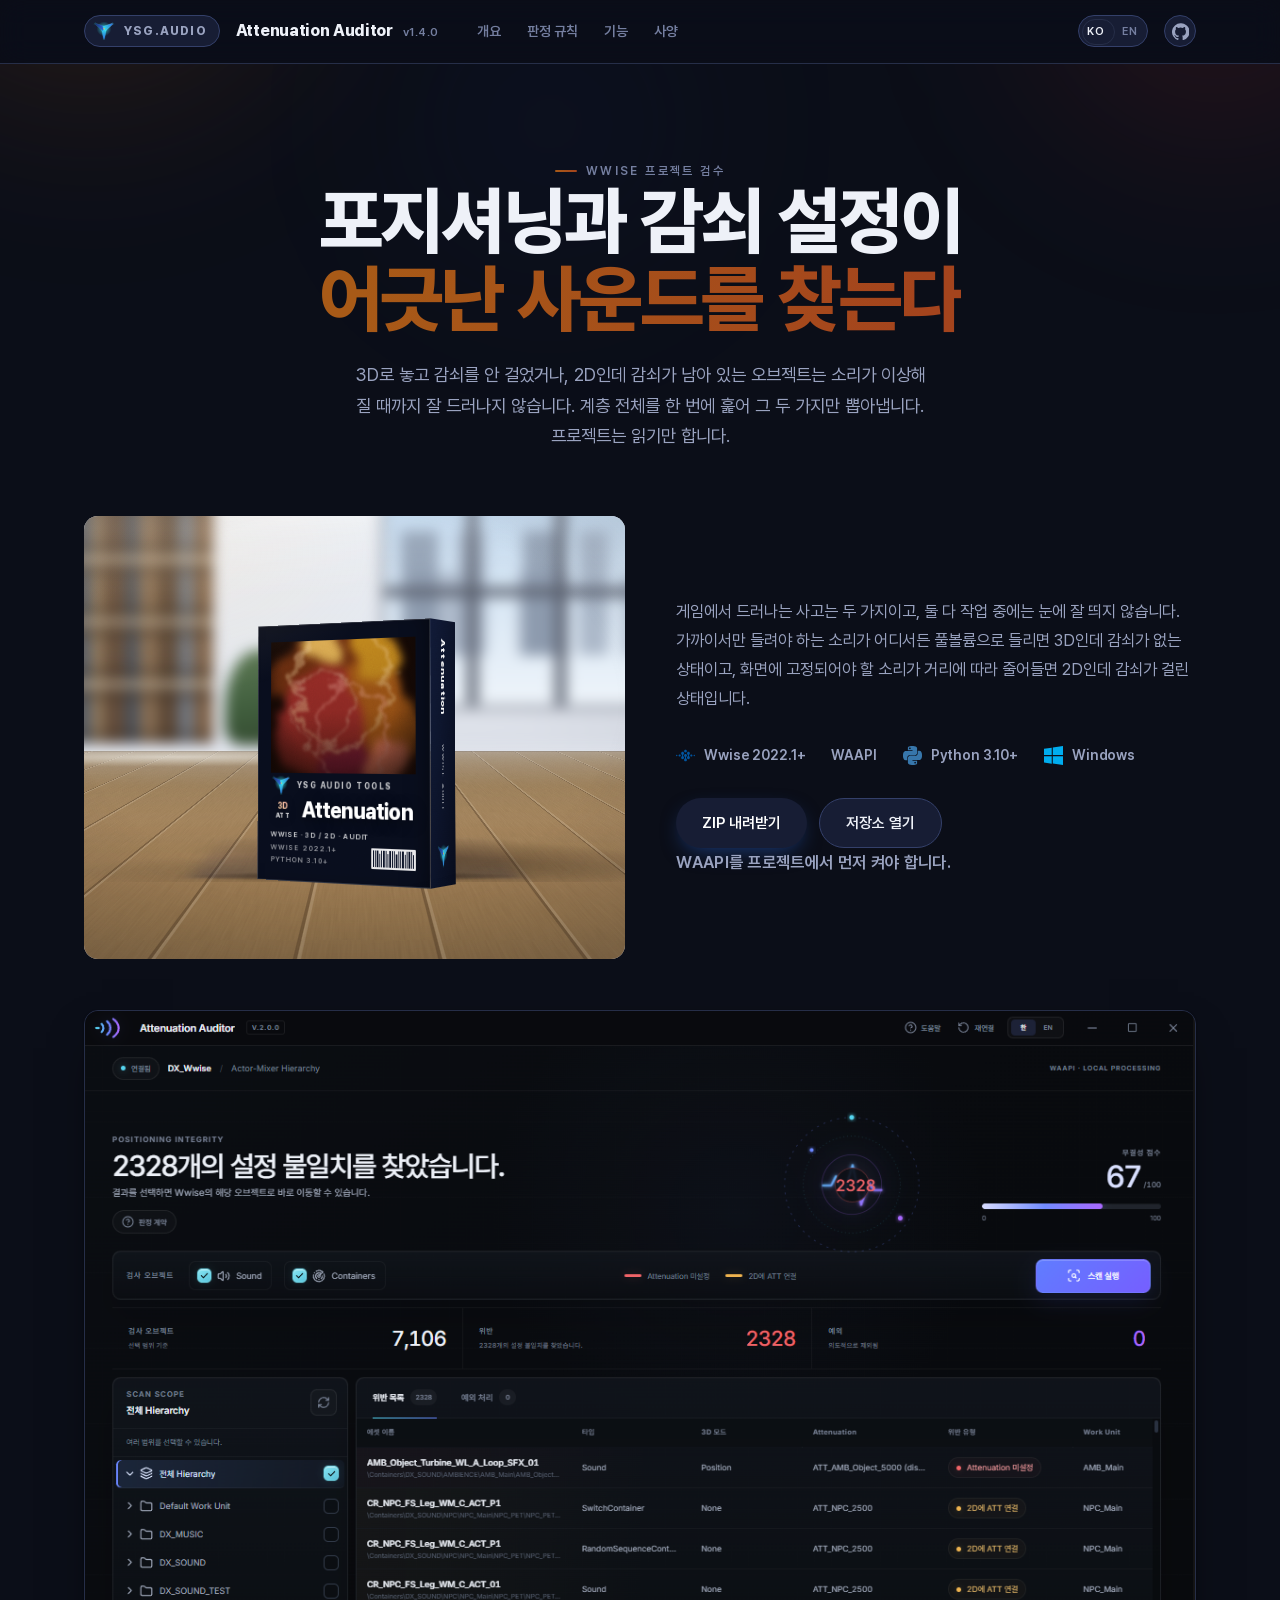
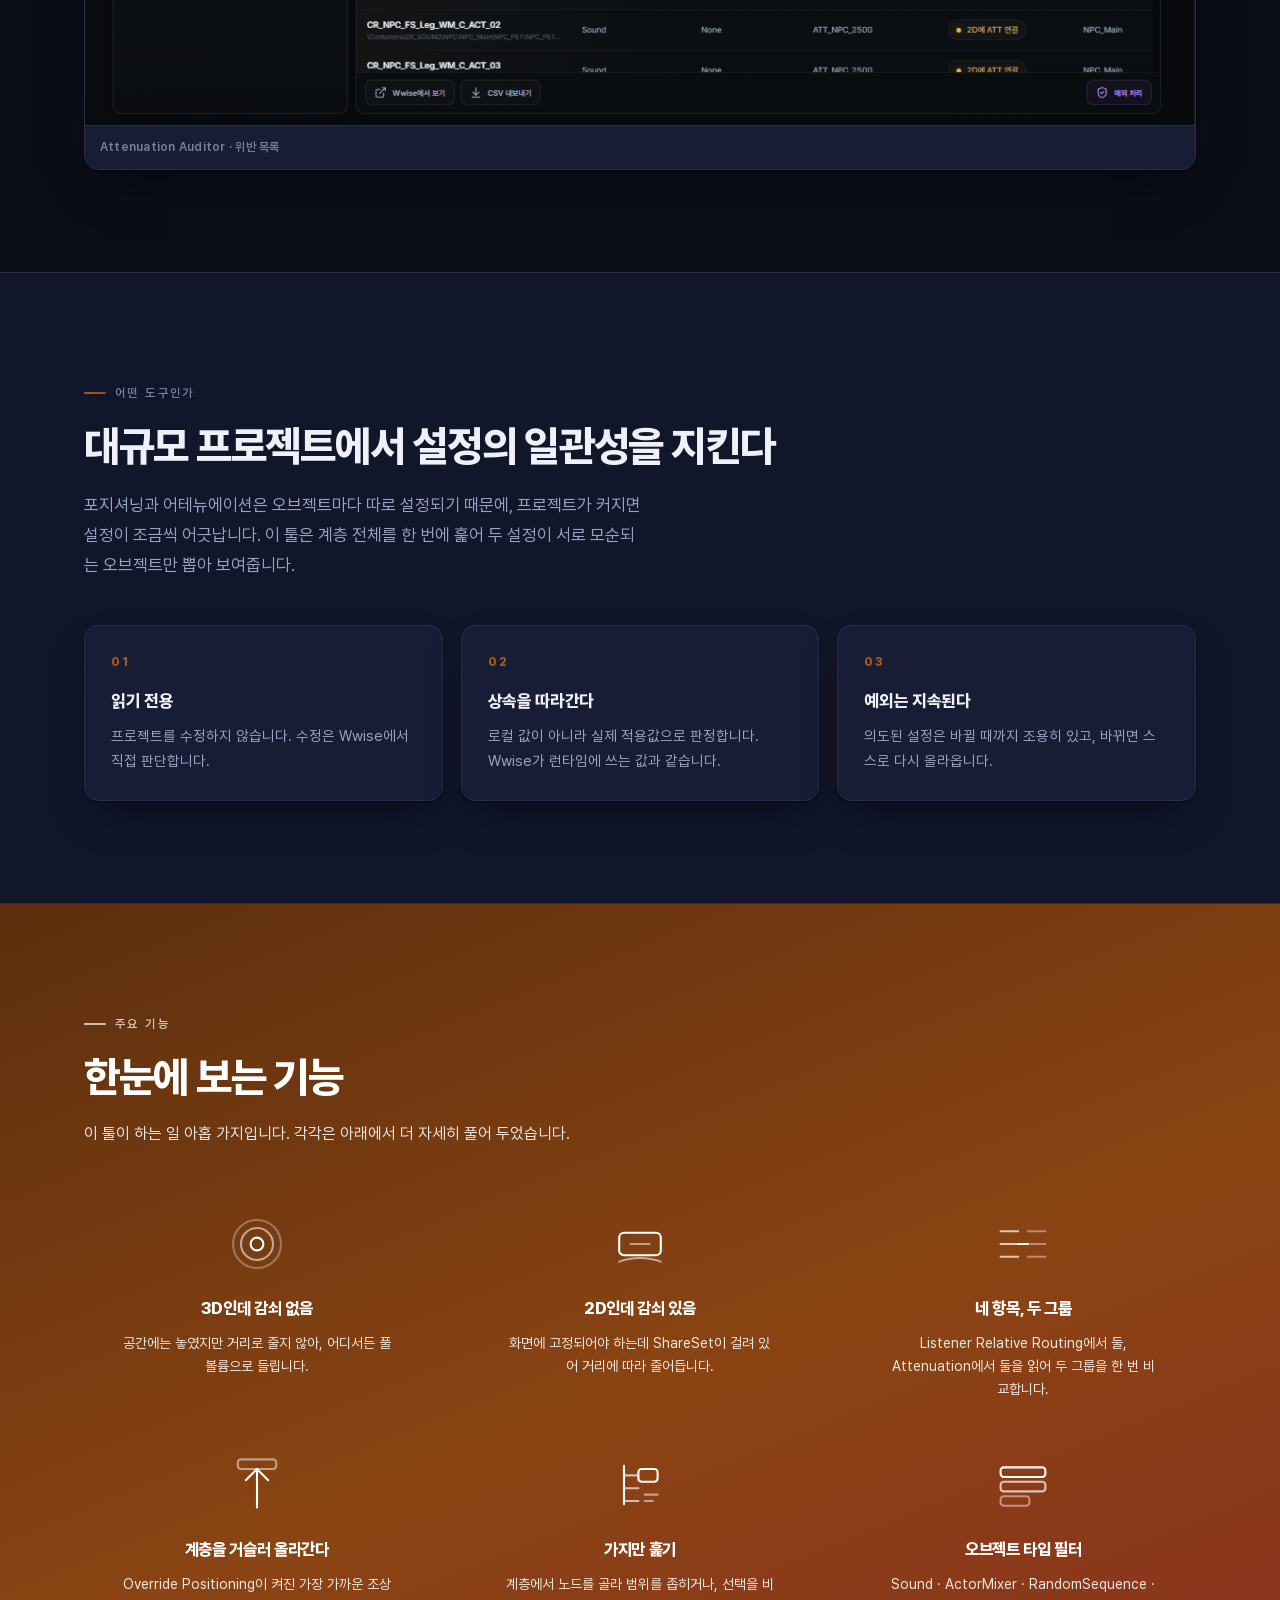
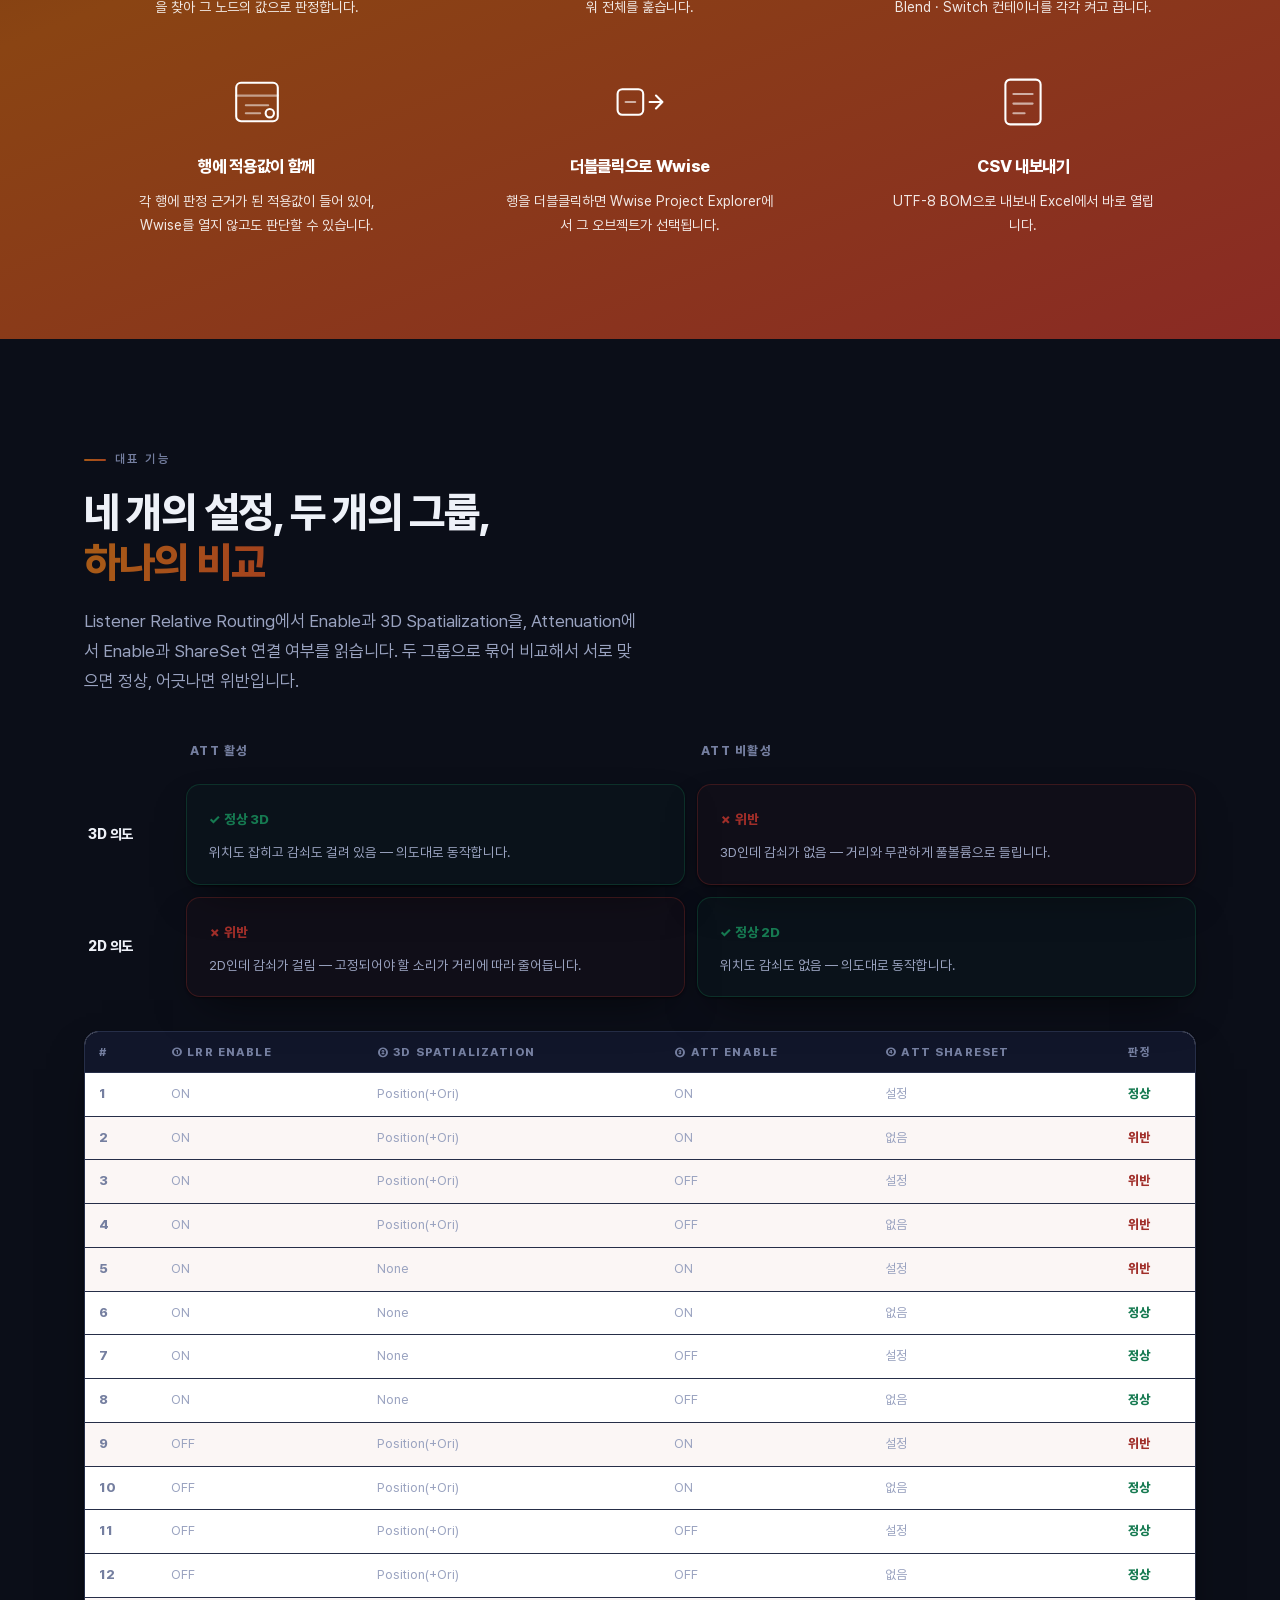
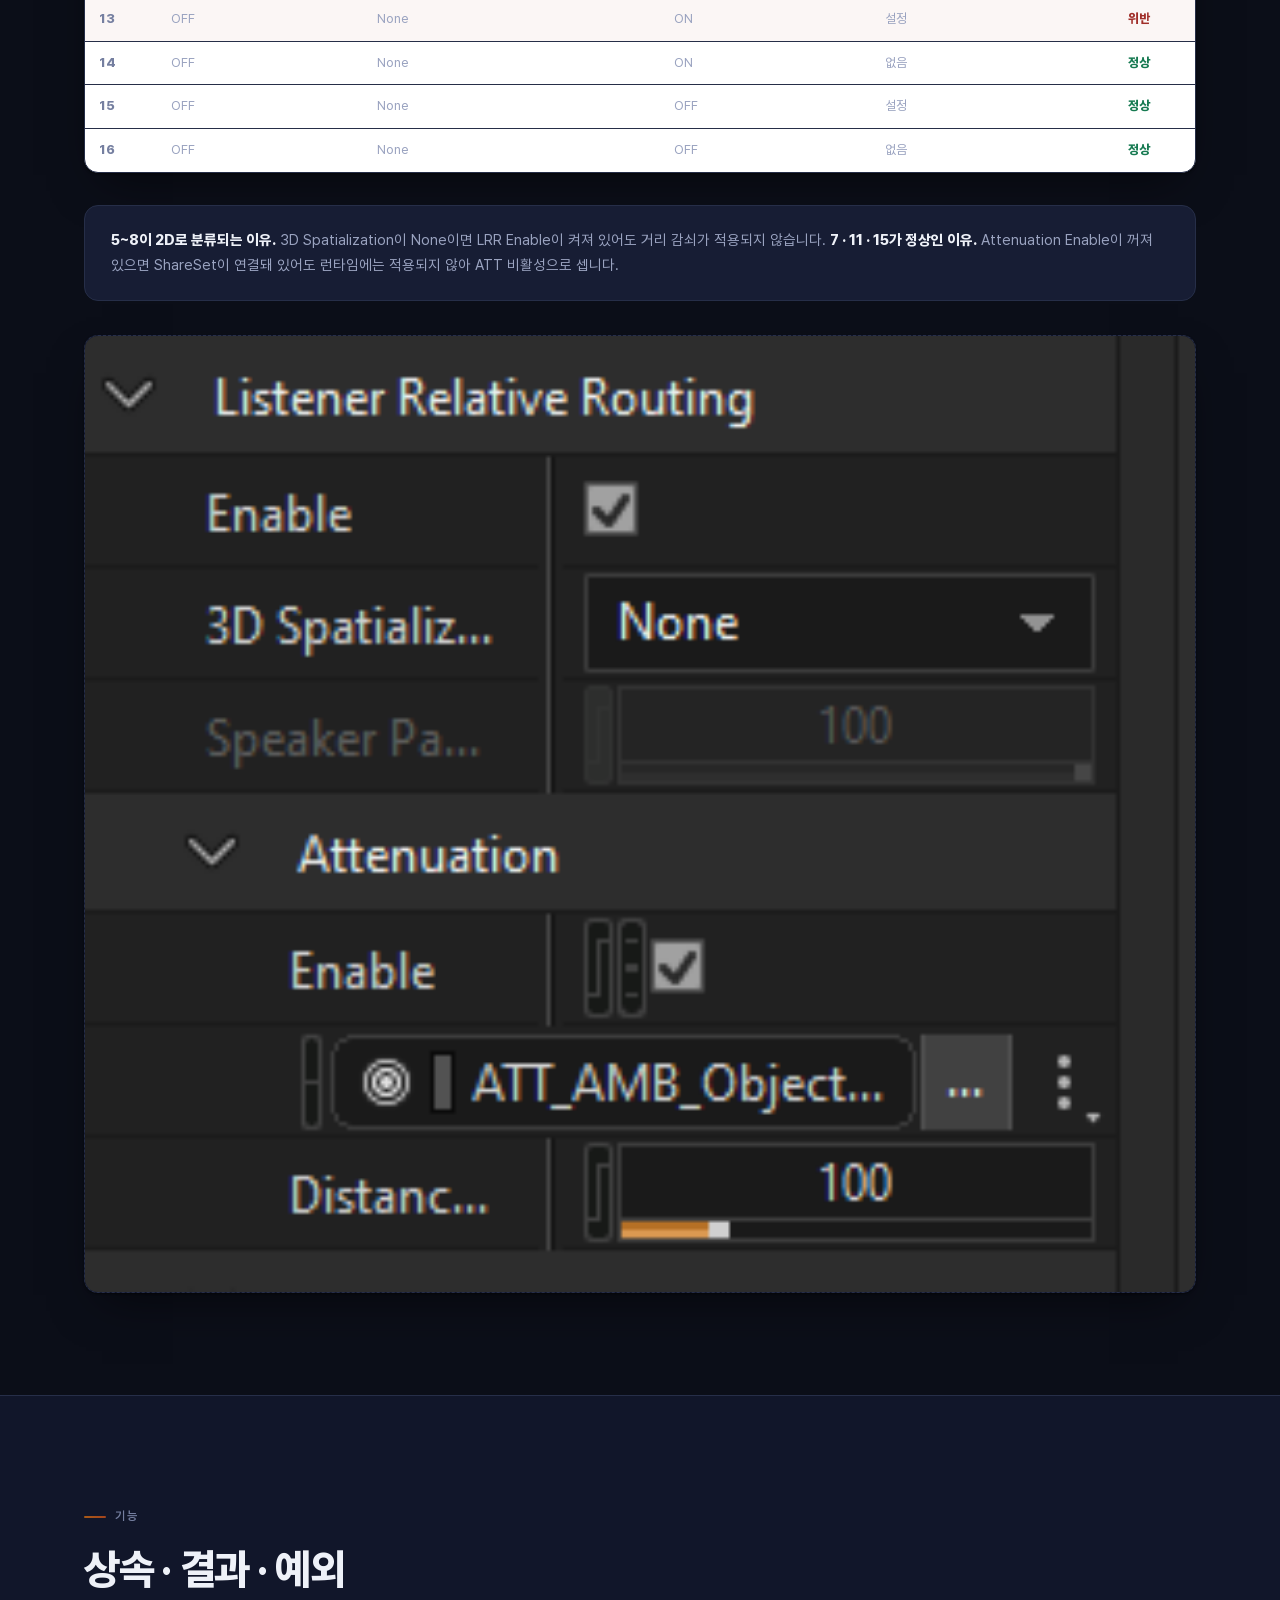
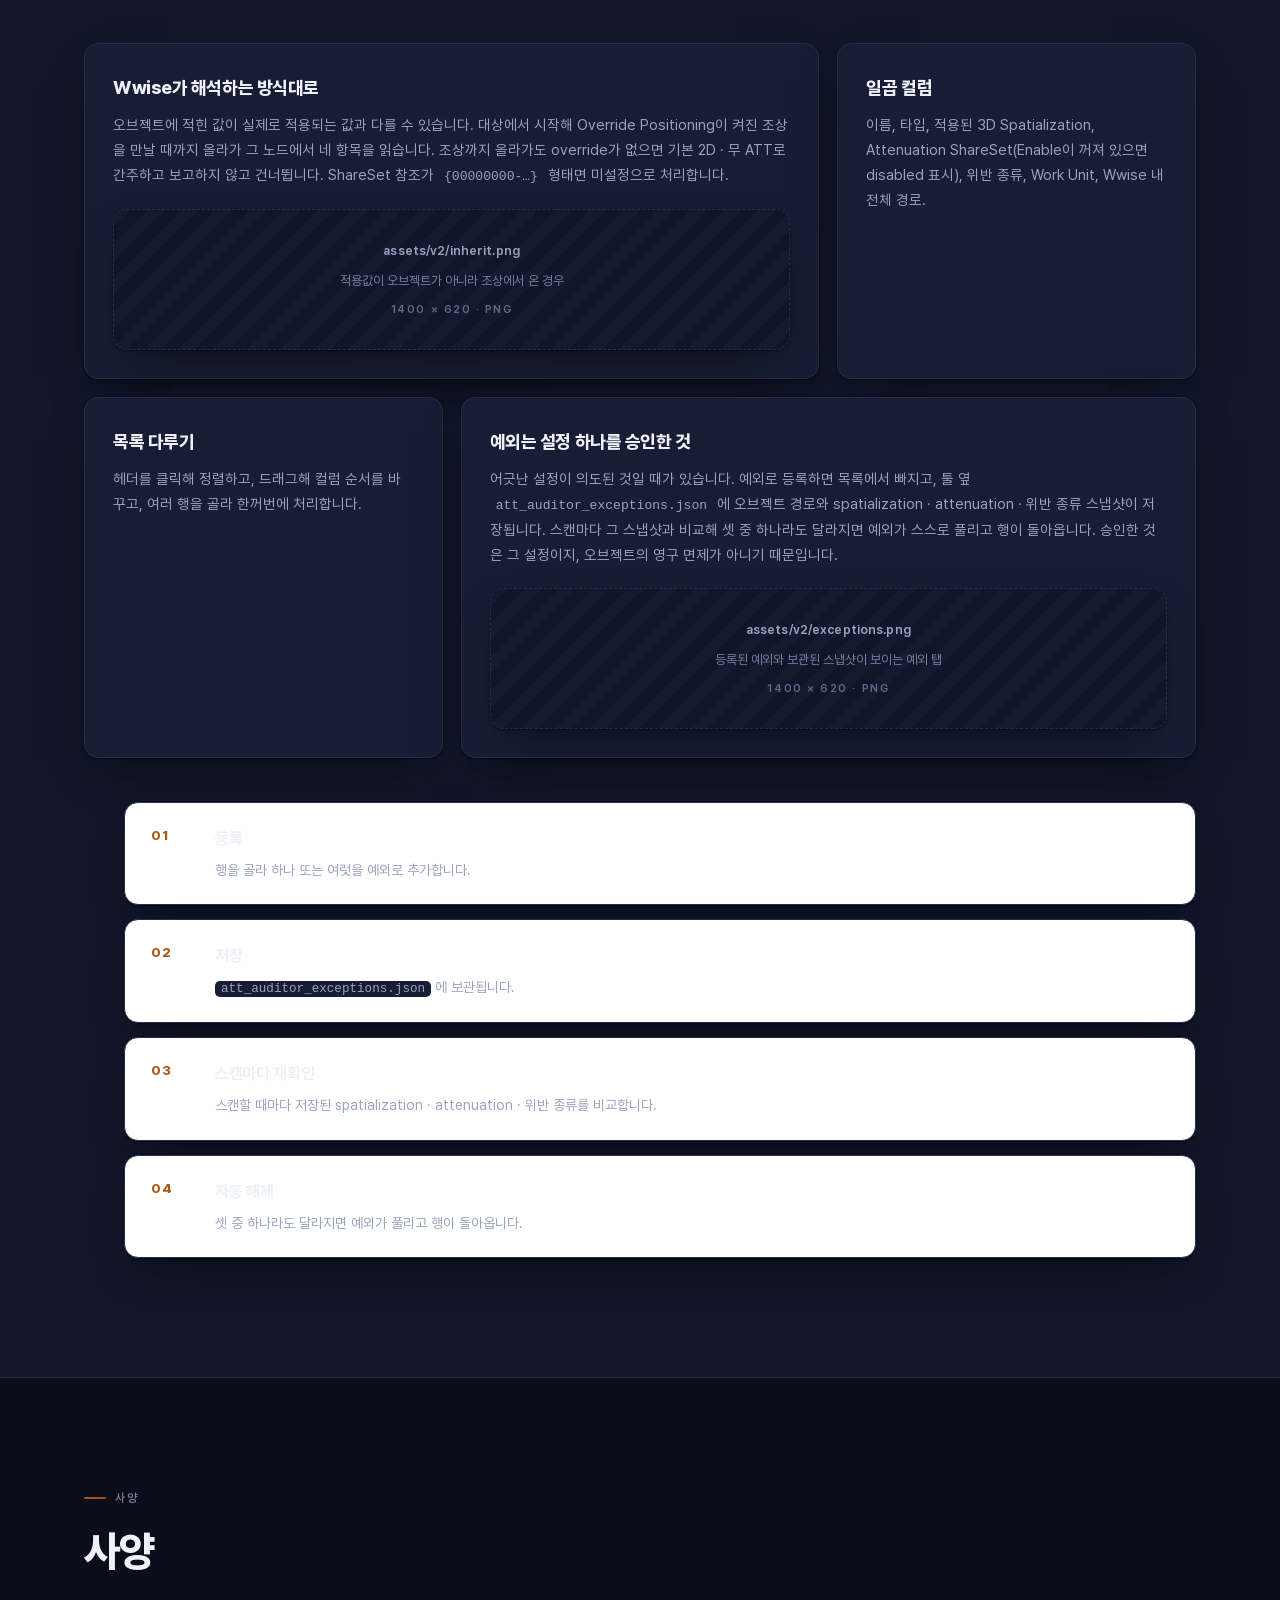
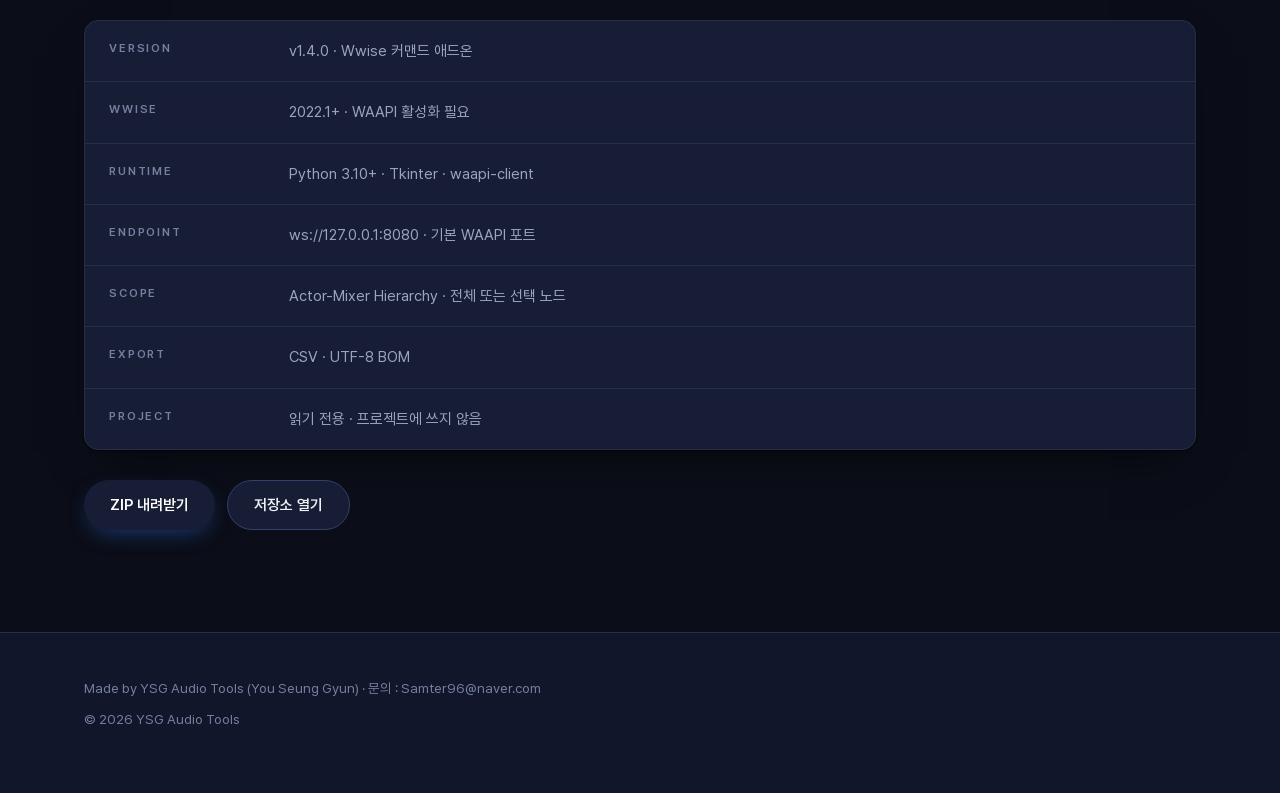
==== commit 7f19d2ad: "feat: 페이지별 색 조합으로 개성 부여 (다크 테마 도입) 허브=밝음+인디고, SoundField=밝음+파랑(기존), SpatialRenderer=어두움+보라, Stereo A" ====
--- a/attenuation-auditor/index.html
+++ b/attenuation-auditor/index.html
@@ -94,7 +94,7 @@
   }
 </style>
 </head>
-<body>
+<body class="theme-dark">
 
 <header class="topbar">
   <div class="topbar__in">
--- a/assets/ysg.css
+++ b/assets/ysg.css
@@ -7,6 +7,14 @@
    페이지가 정해야 하는 변수 (없으면 SoundField 값이 기본):
      --key --key-2 --key-grad     제품 키컬러 (버튼·눈썹 점·강조 글자)
      --keys-1 --keys-2 --keys-3   Key Features 패널 그라디언트 (어두운 3정지점)
+
+   페이지 전체를 어두운 지면으로 바꾸려면 `<body class="theme-dark">` 를 쓴다.
+   토큰(--paper 등)만 다시 정의하면 되고, 개별 부품은 손대지 않는다 — 단,
+   흰색을 하드코딩한 몇몇 부품(칩·버튼·카드 등)은 이 파일 안에서
+   `body.theme-dark` 로 따로 갈아끼워 뒀다. 페이지별 개성(밝음/어두움 +
+   키컬러 조합)은 2026-09-10 사용자 지시로 확정됐다:
+     허브=밝음+인디고, SoundField=밝음+파랑, SpatialRenderer=어두움+보라,
+     Stereo Auditor=어두움+청록, Bus Routing=밝음+초록, Attenuation=어두움+호박색.
 
    ⚠ 명암비를 재지 않고 키컬러를 넣지 말 것. 지켜야 하는 값:
        흰 글자 / --key         >= 4.5
@@ -85,6 +93,39 @@
     --shadow: 0 1px 2px rgba(27,34,51,.04), 0 12px 32px -12px rgba(27,34,51,.12);
   }
 
+  /* ── 다크 테마 (제품별 개성) ────────────────────────────────────
+     토큰만 다시 정의한다. 대비 확인(검정 지면 #0b0e18 기준):
+       --ink-2 #9aa3c0 ≈ 7.7:1 · --ink-3 #757fa0 ≈ 4.86:1 (AA 통과) */
+  body.theme-dark{
+    --paper:  #0b0e18;
+    --tint:   #11162a;
+    --tint-2: #171d34;
+    --line:   #262e48;
+    --line-2: #34406a;
+
+    --ink:    #eef1f8;
+    --ink-2:  #9aa3c0;
+    --ink-3:  #757fa0;
+
+    --shadow: 0 1px 2px rgba(0,0,0,.5), 0 20px 46px -18px rgba(0,0,0,.6);
+  }
+  /* 흰색을 하드코딩한 부품들 — 다크 테마에서만 지면 위 카드 색(--tint-2)으로 */
+  body.theme-dark .topbar{background:rgba(11,14,24,.78)}
+  body.theme-dark .ysglogo,
+  body.theme-dark .langswitch,
+  body.theme-dark .ghicon,
+  body.theme-dark .btn,
+  body.theme-dark .chip,
+  body.theme-dark .shot figcaption,
+  body.theme-dark .rule,
+  body.theme-dark .tile,
+  body.theme-dark .flow,
+  body.theme-dark .specs{background:var(--tint-2)}
+  body.theme-dark .flow .st{fill:var(--tint-2)}
+  body.theme-dark .shot:not(.loaded){
+    background:repeating-linear-gradient(135deg, #141a30 0 12px, #10152a 12px 24px)
+  }
+
   *{box-sizing:border-box}
   html{-webkit-text-size-adjust:100%; scroll-behavior:smooth}
   body{
@@ -234,13 +275,15 @@
     position:absolute; border-radius:50%; filter:blur(90px); opacity:.5;
     animation:drift 24s ease-in-out infinite alternate;
   }
+  /* 색은 고정값이 아니라 페이지의 --key/--key-2 를 그대로 쓴다 — 배경 번짐도
+     제품 액센트를 따라가야 페이지마다 다른 분위기가 난다. */
   .aura i:nth-child(1){width:46vw; height:46vw; left:-6vw; top:-8vw;
-    background:radial-gradient(circle, rgba(44,107,224,.34), transparent 68%)}
+    background:radial-gradient(circle, color-mix(in srgb, var(--key) 60%, transparent), transparent 68%)}
   .aura i:nth-child(2){width:38vw; height:38vw; right:-4vw; top:2vw;
-    background:radial-gradient(circle, rgba(18,181,201,.30), transparent 68%);
+    background:radial-gradient(circle, color-mix(in srgb, var(--key-2) 55%, transparent), transparent 68%);
     animation-delay:-9s}
   .aura i:nth-child(3){width:30vw; height:30vw; left:38vw; top:18vw;
-    background:radial-gradient(circle, rgba(27,42,107,.16), transparent 70%);
+    background:radial-gradient(circle, color-mix(in srgb, var(--indigo) 30%, transparent), transparent 70%);
     animation-delay:-16s}
   @keyframes drift{
     0%{transform:translate3d(0,0,0) scale(1)}
@@ -275,7 +318,8 @@
 
      ⚠ 박스에 **버전 번호를 넣지 말 것** (사용자 지시 2026-09-09).
        버전이 올라가는 순간 이 그림이 거짓이 된다.
-     움직임 ② — 아주 느린 부유 + 포인터 기울기. */
+     박스는 고정 자세다 — 부유 애니메이션은 뺐다 (사용자 지시 2026-09-10).
+       살아 있는 느낌은 배경 번짐(.aura)만으로 낸다. */
   /* ── 제품 사진의 공간 ───────────────────────────────────────────
      박스를 테이블에 올려놓은 사진처럼 보이게 만든 장면이다. 사진이 아니다.
 
@@ -454,7 +498,8 @@
     position:absolute; inset:0; z-index:3; pointer-events:none;
     background:
       radial-gradient(84% 70% at 48% 42%, rgba(0,0,0,0) 60%, rgba(38,38,46,.16) 100%),
-      linear-gradient(180deg, rgba(255,255,255,.12) 0%, rgba(255,255,255,0) 18%);
+      linear-gradient(180deg, rgba(255,255,255,.12) 0%, rgba(255,255,255,0) 18%),
+      radial-gradient(55% 45% at 18% 8%, rgba(255,214,158,.14), rgba(255,214,158,0) 72%);
   }
 
   .box{
@@ -462,14 +507,15 @@
     position:relative; width:var(--bw); height:var(--bh);
     transform-style:preserve-3d;
     transform:rotateX(3deg) rotateY(-30deg);
-    animation:hover 9s ease-in-out infinite alternate;
-    transition:transform .6s cubic-bezier(.2,.8,.2,1);
-  }
-  @keyframes hover{
-    0%{transform:rotateX(3deg) rotateY(-30deg) translateY(0)}
-    100%{transform:rotateX(2deg) rotateY(-26deg) translateY(-8px)}
   }
   .box__f{position:absolute; top:0; left:0; overflow:hidden; backface-visibility:hidden}
+  /* 인쇄면 결 — 완벽한 그라디언트는 화면처럼 보인다. 아주 옅은 노이즈를
+     overlay 로 얹어 실물 인쇄/코팅 질감을 준다. 앞·측·윗면 공통 부품. */
+  .box__f::after{
+    content:""; position:absolute; inset:0; z-index:3; pointer-events:none;
+    mix-blend-mode:overlay; opacity:.4;
+    background:url("data:image/svg+xml,%3Csvg xmlns='http://www.w3.org/2000/svg' width='120' height='120'%3E%3Cfilter id='g'%3E%3CfeTurbulence type='fractalNoise' baseFrequency='0.9' numOctaves='2' stitchTiles='stitch'/%3E%3CfeColorMatrix type='matrix' values='0 0 0 0 .5  0 0 0 0 .5  0 0 0 0 .5  0 0 0 .55 0'/%3E%3C/filter%3E%3Crect width='120' height='120' filter='url(%23g)'/%3E%3C/svg%3E") repeat 0 0 / 120px 120px;
+  }
 
   .box__front{
     width:var(--bw); height:100%; transform:translateZ(calc(var(--bd) / 2));
@@ -481,12 +527,16 @@
   }
   /* 앞면 아트워크 — SVG 필터로 만든 유체. 글자 뒤에 깔린다 */
   .box__art{position:absolute; inset:0; width:100%; height:100%; z-index:0}
-  /* 비닐 포장 광택 — 사선 하이라이트 한 줄 */
+  /* 비닐 포장 광택 — 창(왼쪽 위) 방향 하이라이트 한 줄 + 작은 캐치라이트.
+     실사진의 유광 코팅은 넓게 번진 사선 한 줄만으로는 안 되고, 광원이 맺히는
+     작은 밝은 점이 하나 더 있어야 "빛이 반사되고 있다" 로 읽힌다. */
   .box__gloss{
     position:absolute; inset:0; z-index:1; pointer-events:none;
-    background:linear-gradient(112deg,
-      rgba(255,255,255,0) 26%, rgba(255,255,255,.16) 38%,
-      rgba(255,255,255,.03) 46%, rgba(255,255,255,0) 60%);
+    background:
+      radial-gradient(38% 22% at 22% 16%, rgba(255,255,255,.5), rgba(255,255,255,0) 70%),
+      linear-gradient(112deg,
+        rgba(255,255,255,0) 24%, rgba(255,255,255,.2) 36%, rgba(255,255,255,.22) 39%,
+        rgba(255,255,255,.04) 47%, rgba(255,255,255,0) 60%);
   }
   .box__front > *{position:relative; z-index:2}
 
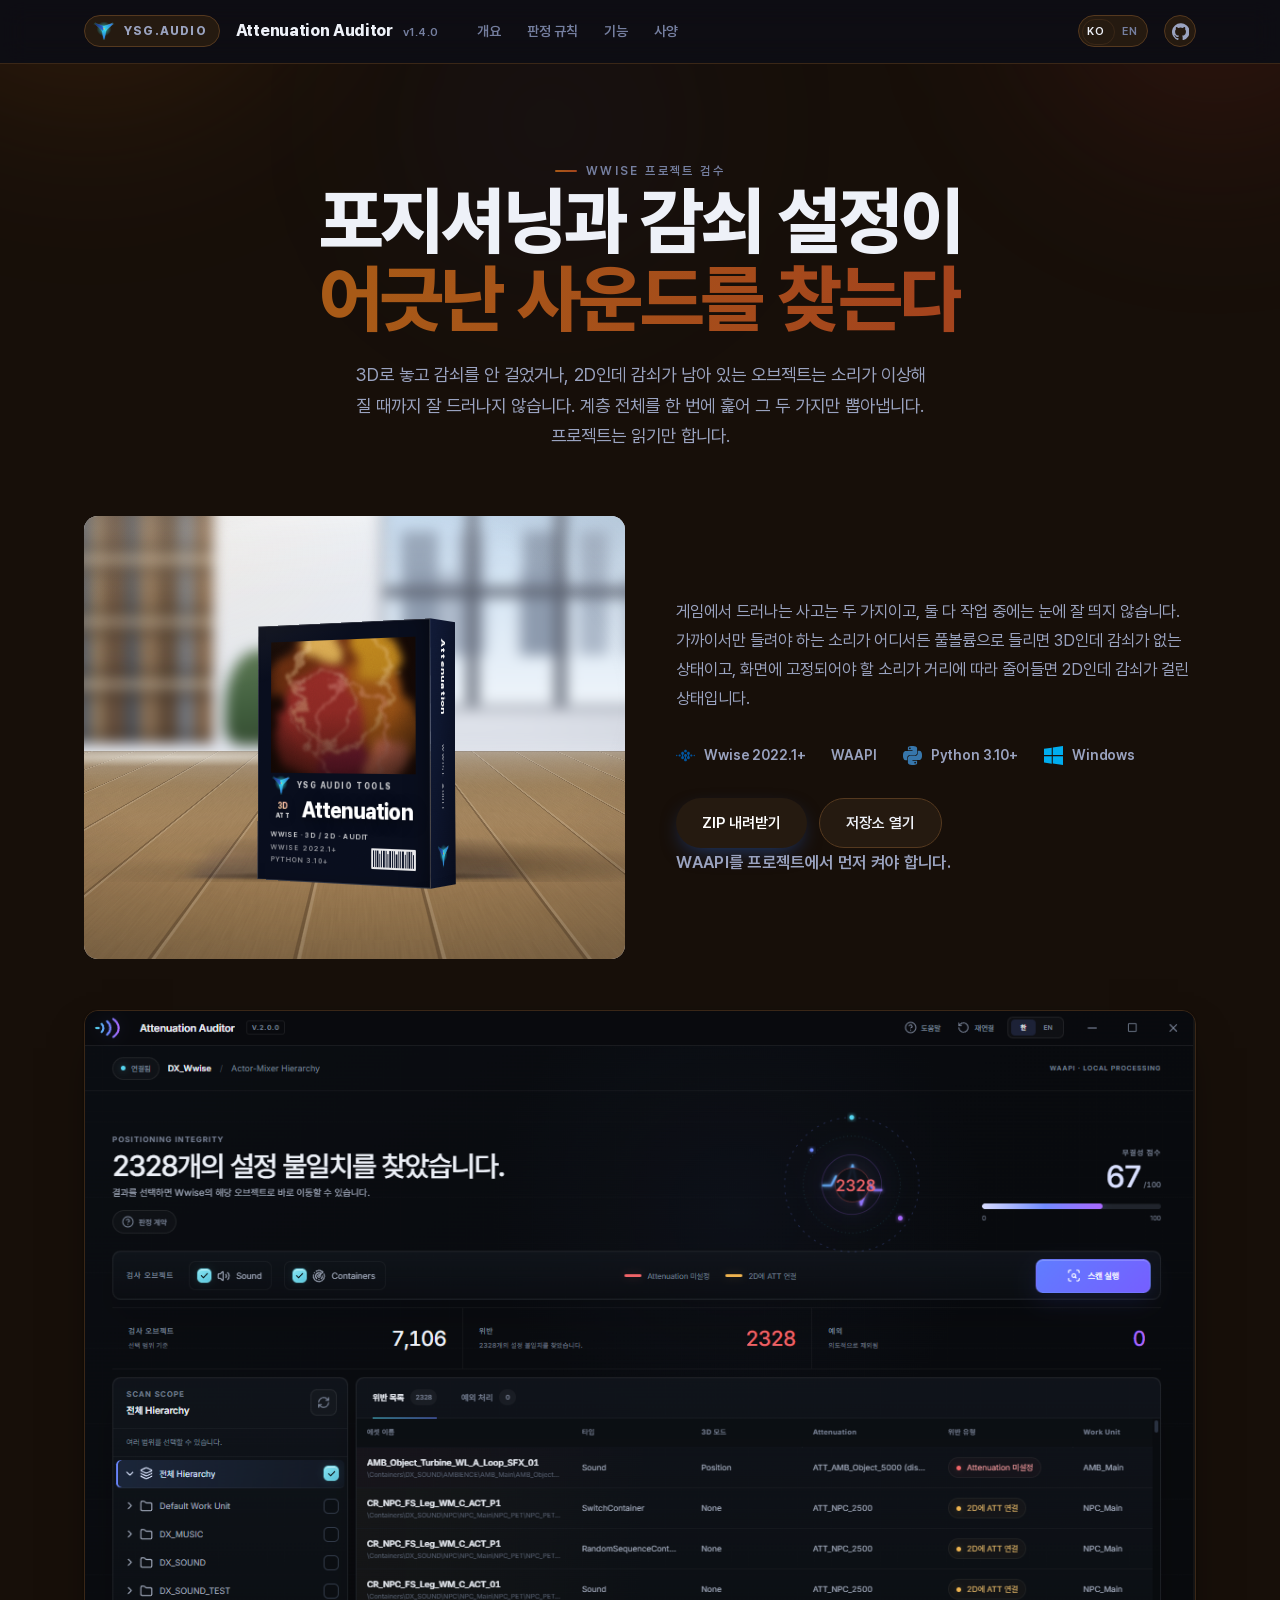
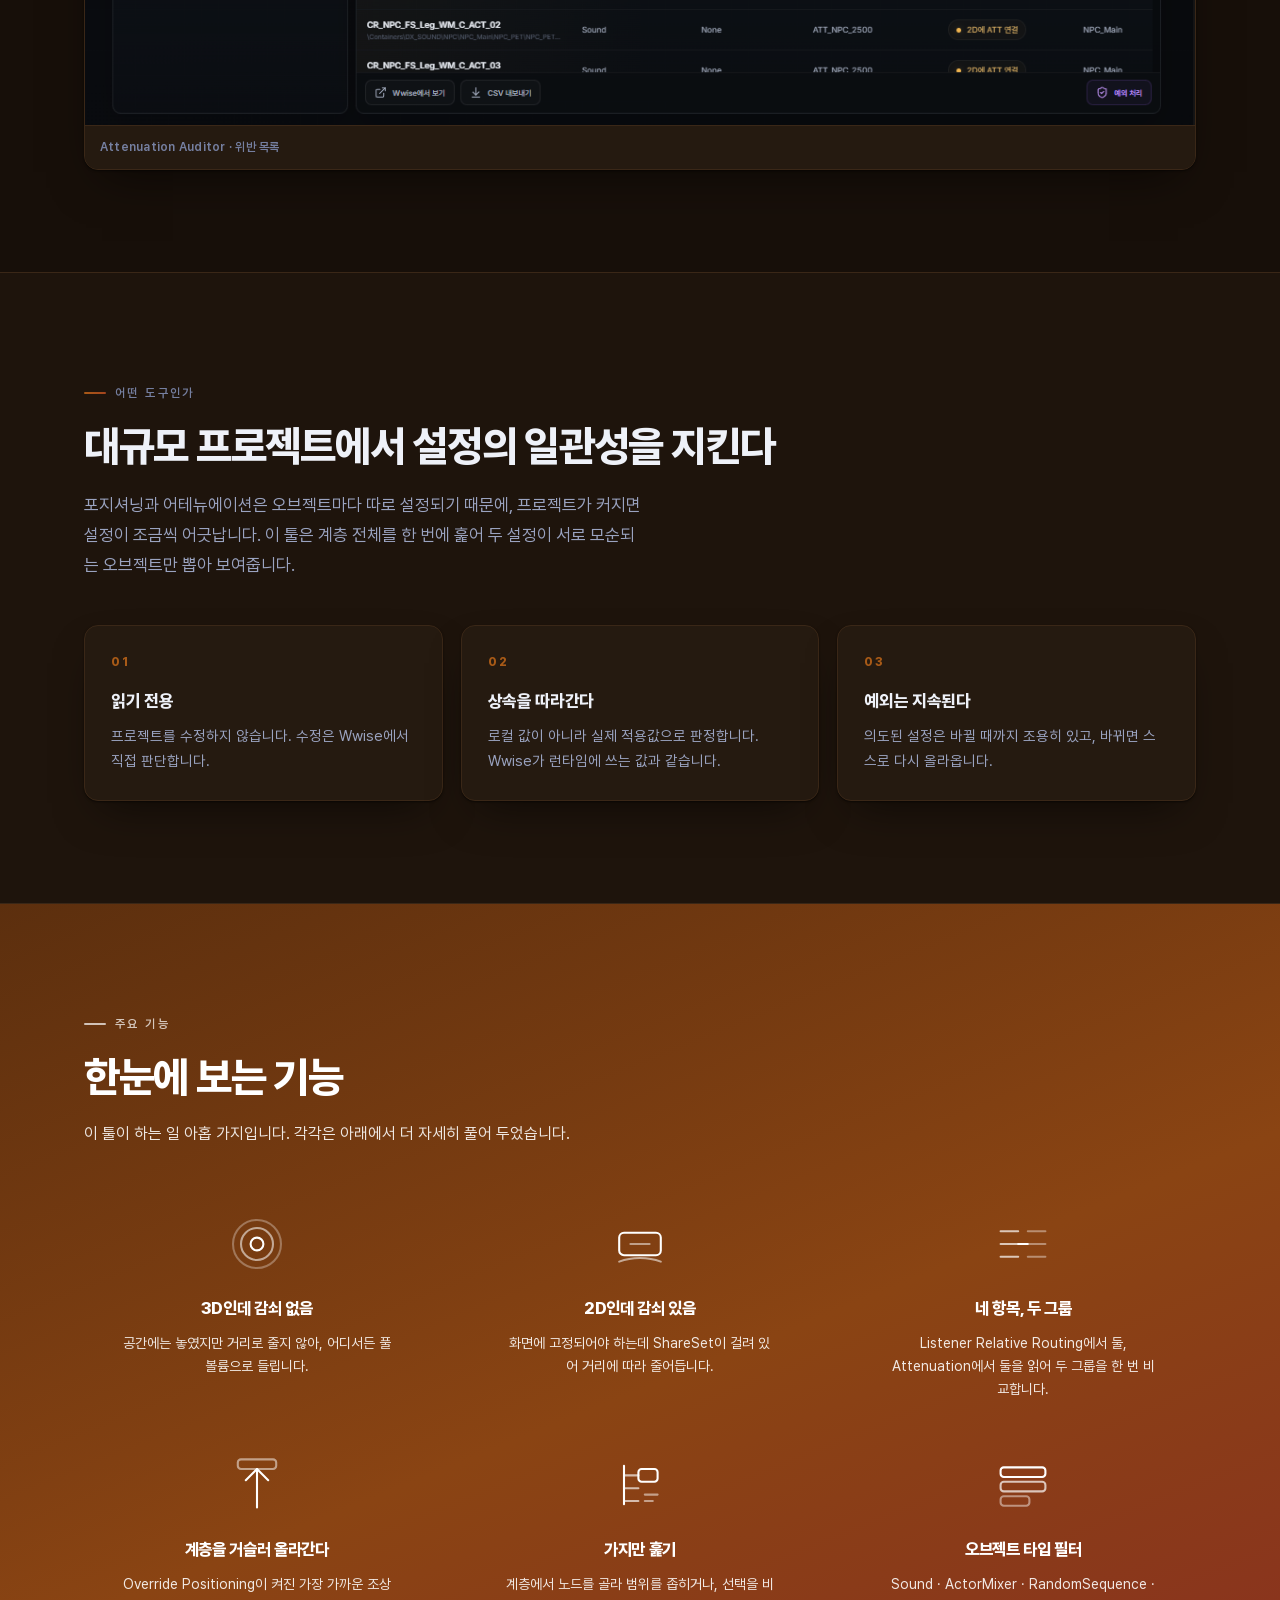
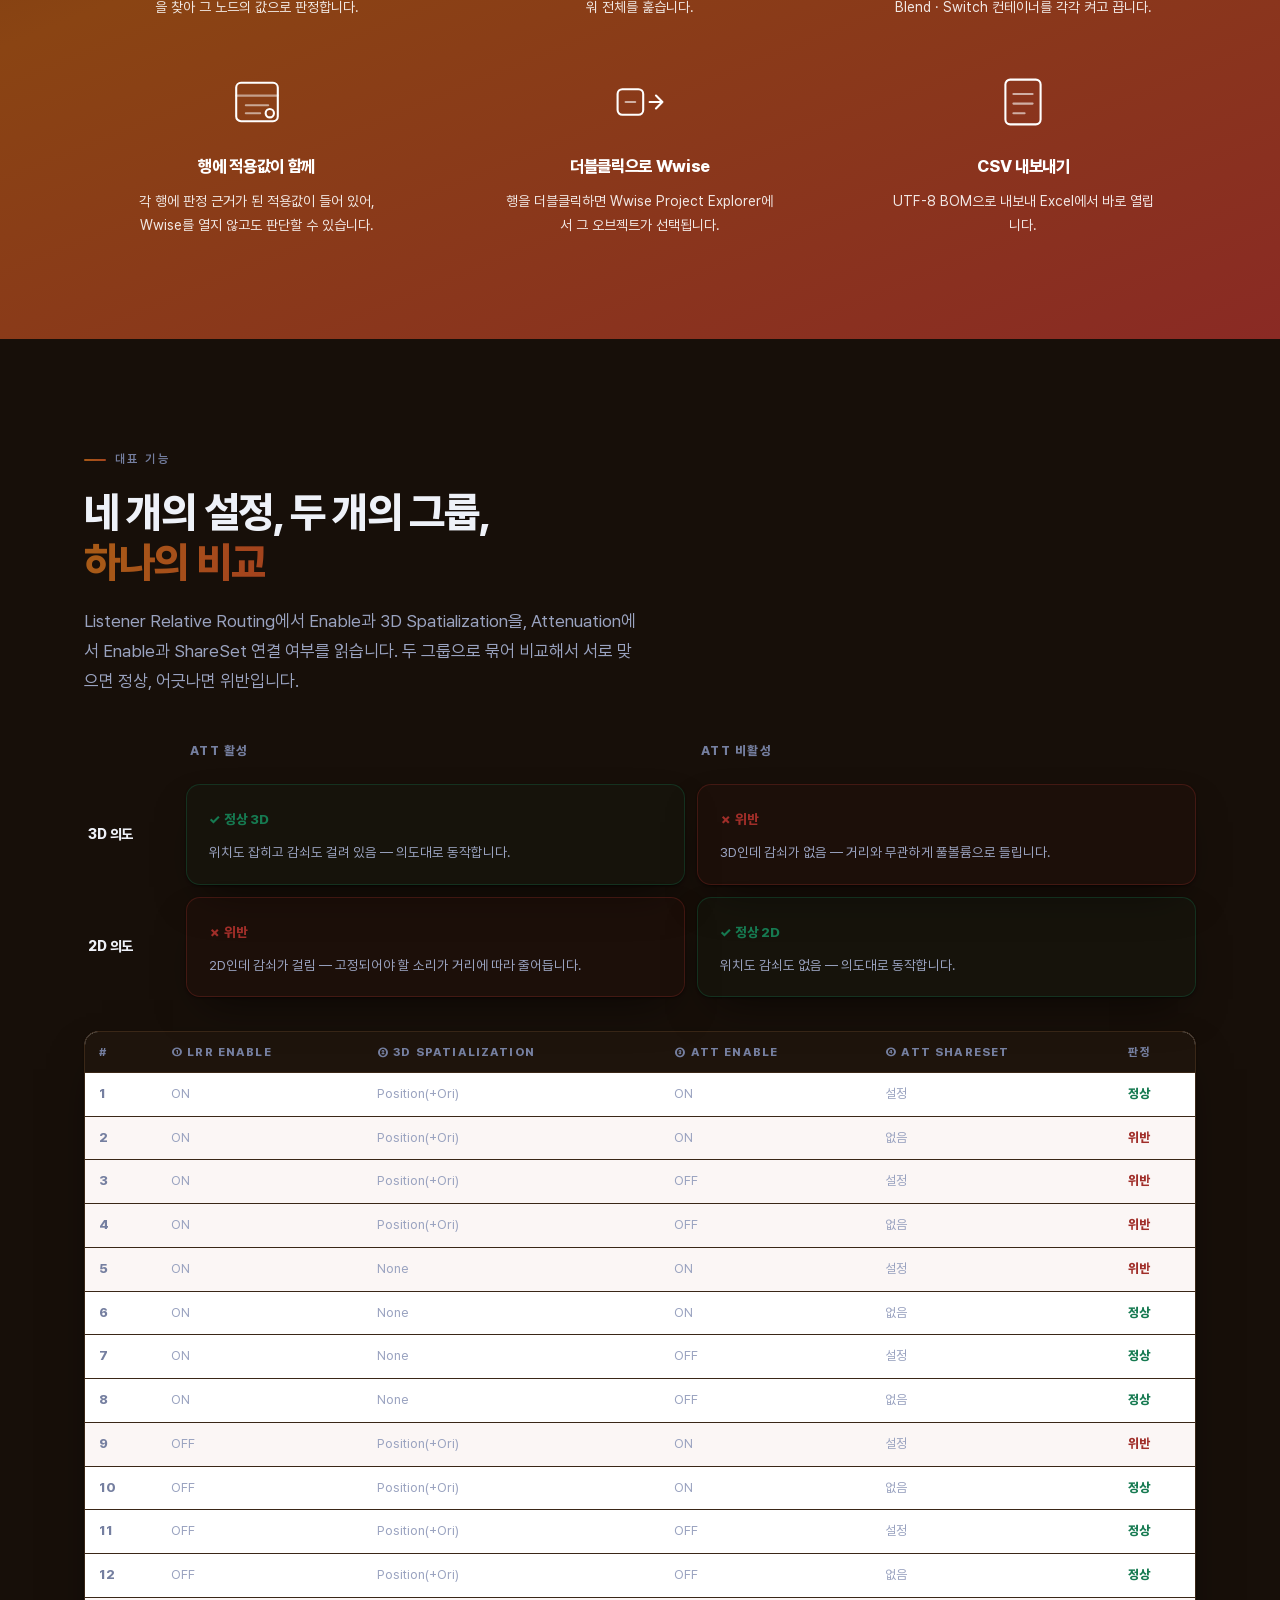
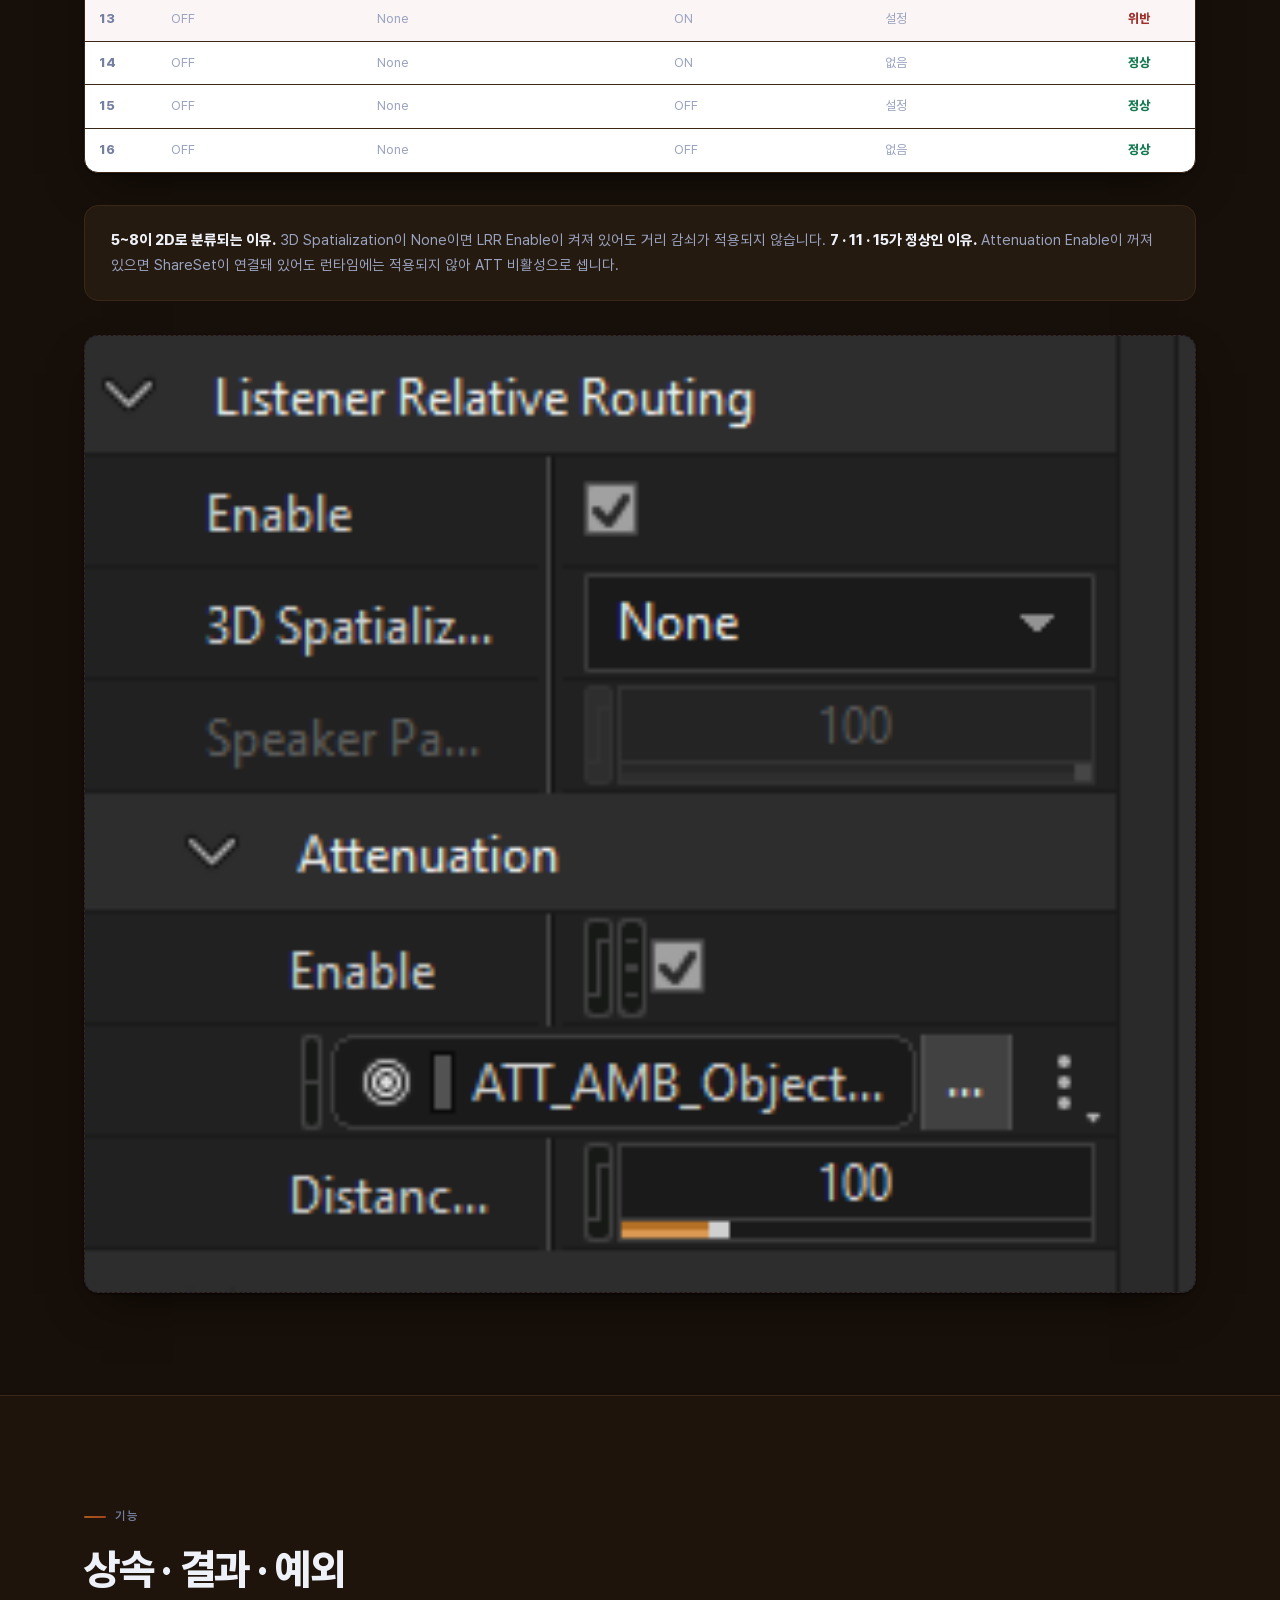
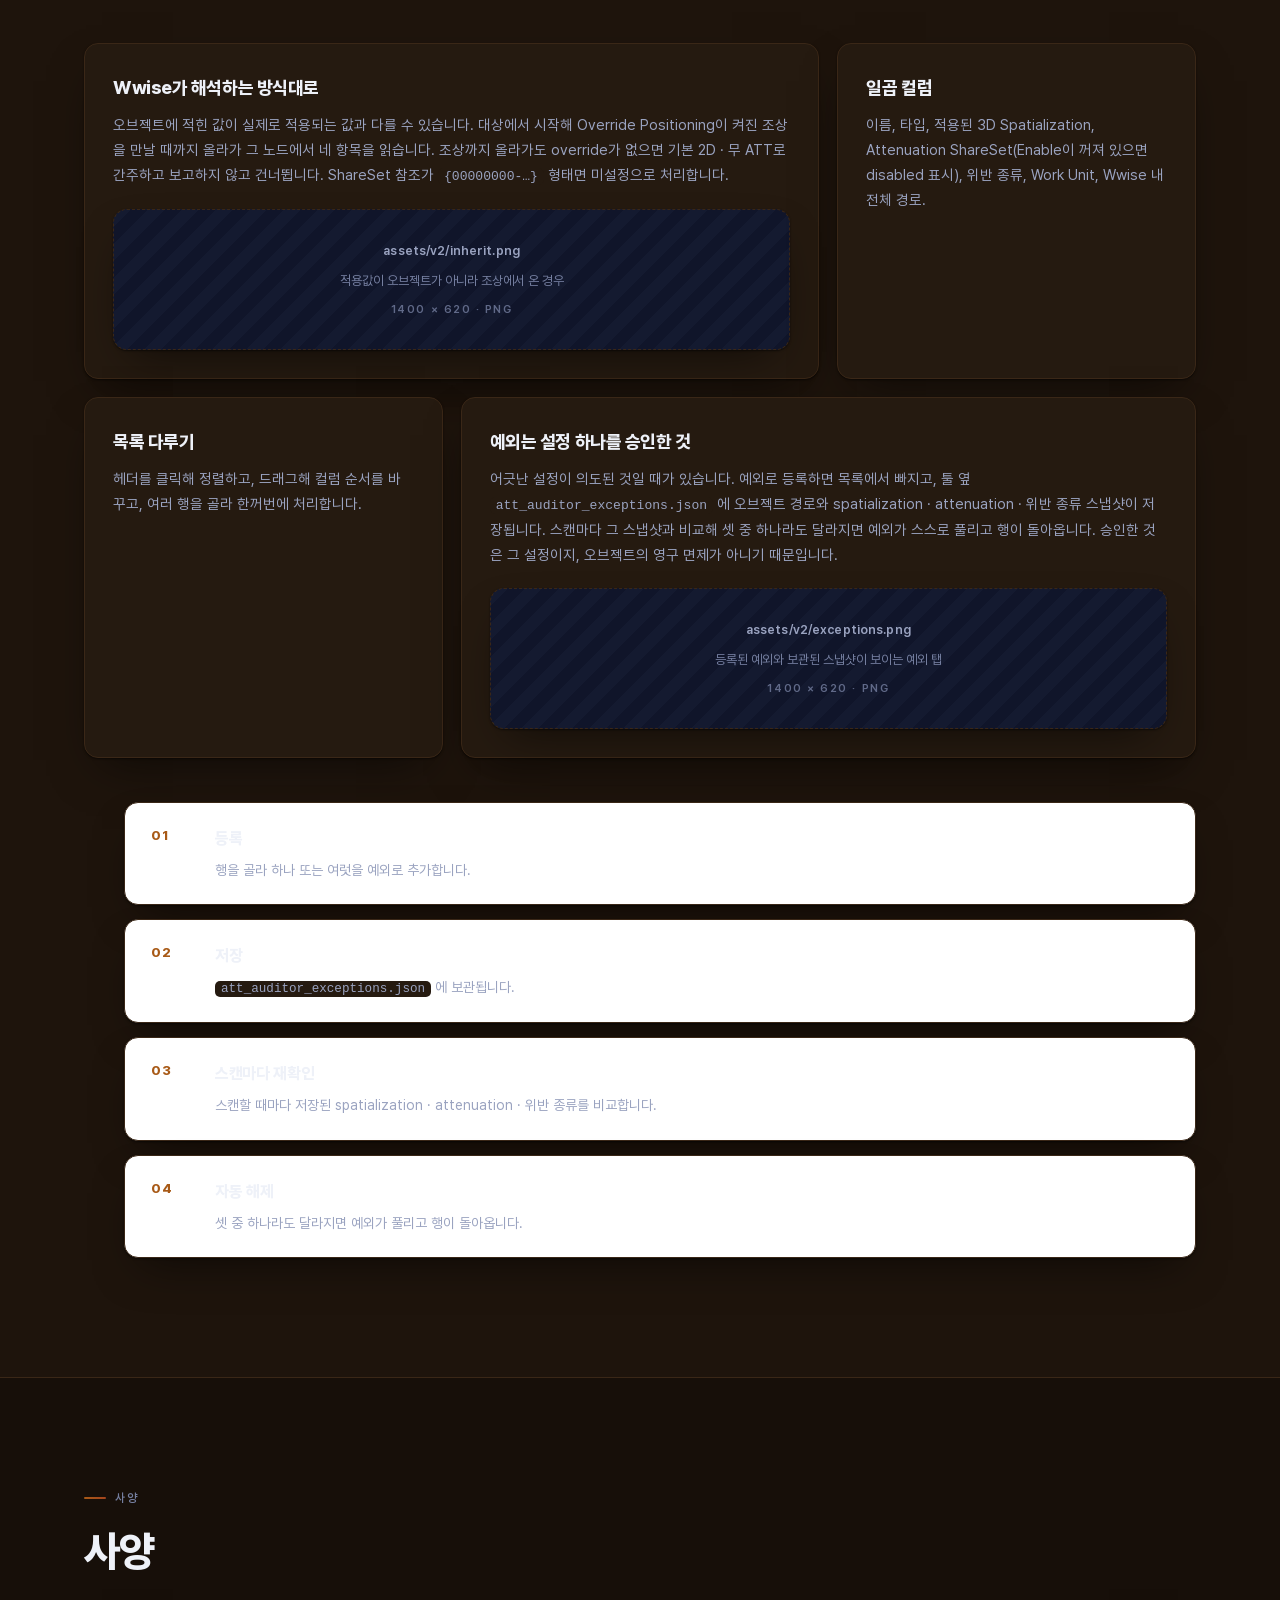
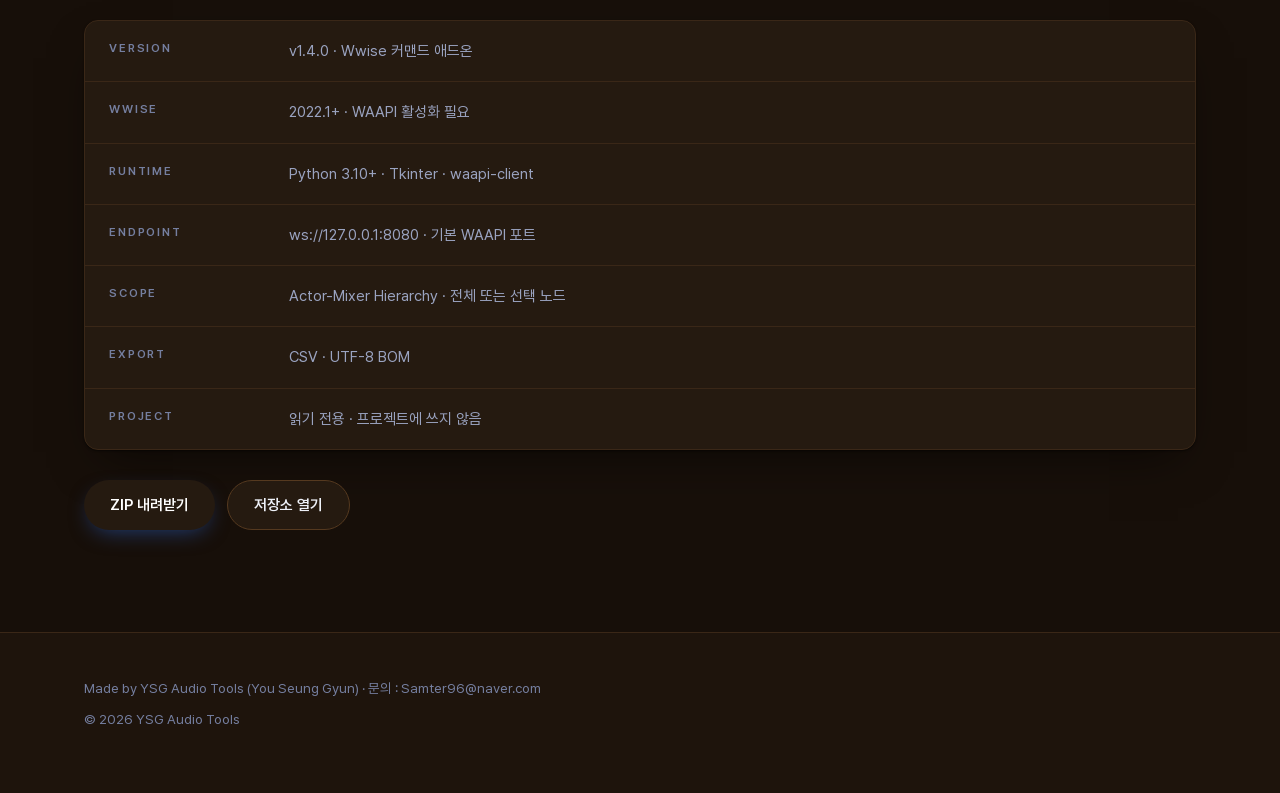
==== commit 7f445100: "style: 페이지별 베이스 지면 색을 각각 다르게 물들인다 밝은 페이지 3개(허브/SoundField/Bus Routing)와 어두운 페이지 3개 (SpatialRenderer/" ====
--- a/attenuation-auditor/index.html
+++ b/attenuation-auditor/index.html
@@ -22,6 +22,15 @@
     --keys-2:   #8a4413;
     --keys-3:   #8a2a24;
     --ok:       #167a51;
+  }
+  /* 다크 지면도 호박색으로 물들인다 — 다른 다크 페이지와 같은 남색이
+     아니라 이 페이지만의 검정이 되도록 (2026-09-10). */
+  body.theme-dark{
+    --paper:  #170f09;
+    --tint:   #1e140c;
+    --tint-2: #251a10;
+    --line:   #3a2717;
+    --line-2: #55391f;
   }
   /* 핵심 매트릭스 — 이 툴의 규칙 전체가 이 2x2 안에 있다 */
   .matrix{
--- a/assets/ysg.css
+++ b/assets/ysg.css
@@ -94,7 +94,12 @@
   }
 
   /* ── 다크 테마 (제품별 개성) ────────────────────────────────────
-     토큰만 다시 정의한다. 대비 확인(검정 지면 #0b0e18 기준):
+     여기 값은 **기본값**(페이지가 따로 안 정하면 쓰는 값)이다. 실제로는
+     SpatialRenderer·Stereo Auditor·Attenuation Auditor 가 각자 페이지의
+     <style> 에서 --paper 이하를 자기 키컬러 톤으로 다시 덮어쓴다 — 다크
+     페이지끼리도 전부 같은 남색이 아니라 각자 다른 검정이 되도록
+     (2026-09-10). --ink/--ink-2/--ink-3 는 모든 다크 페이지가 공유한다.
+     대비 확인(검정 지면 #0b0e18 기준):
        --ink-2 #9aa3c0 ≈ 7.7:1 · --ink-3 #757fa0 ≈ 4.86:1 (AA 통과) */
   body.theme-dark{
     --paper:  #0b0e18;
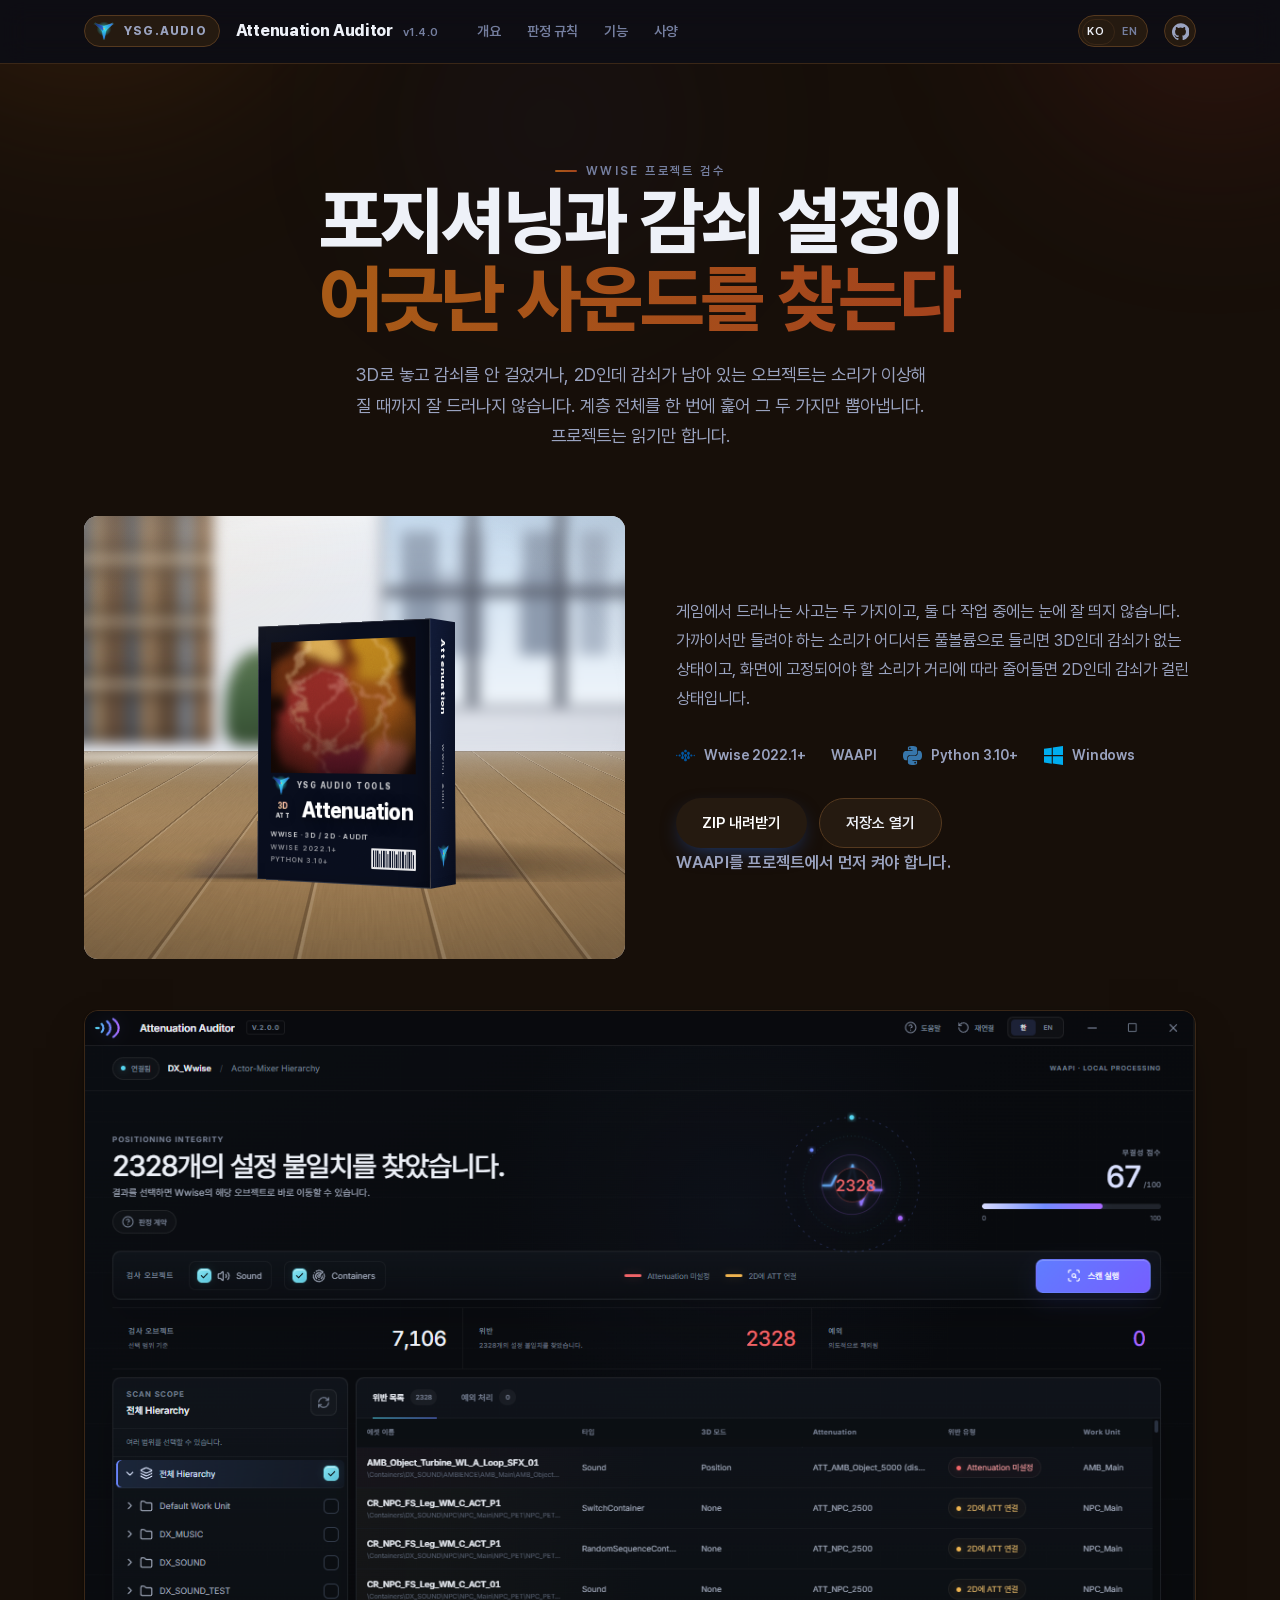
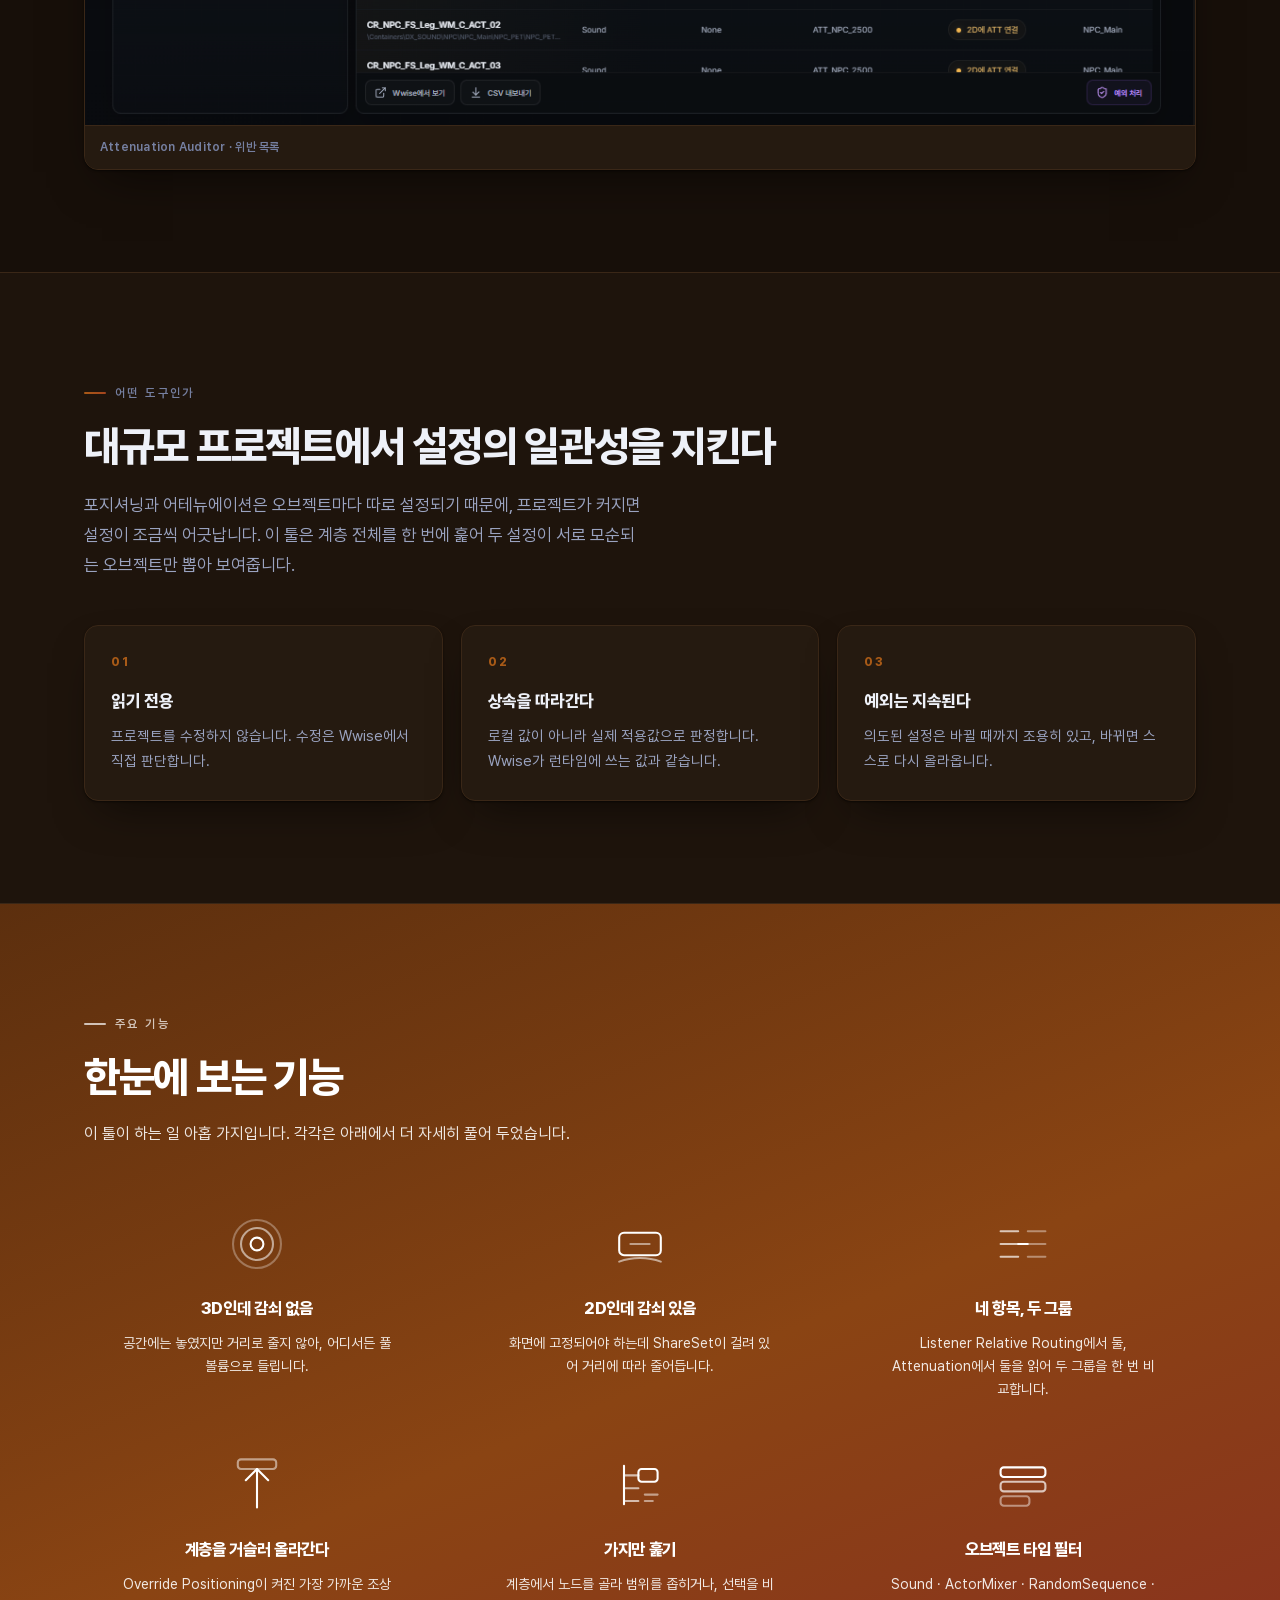
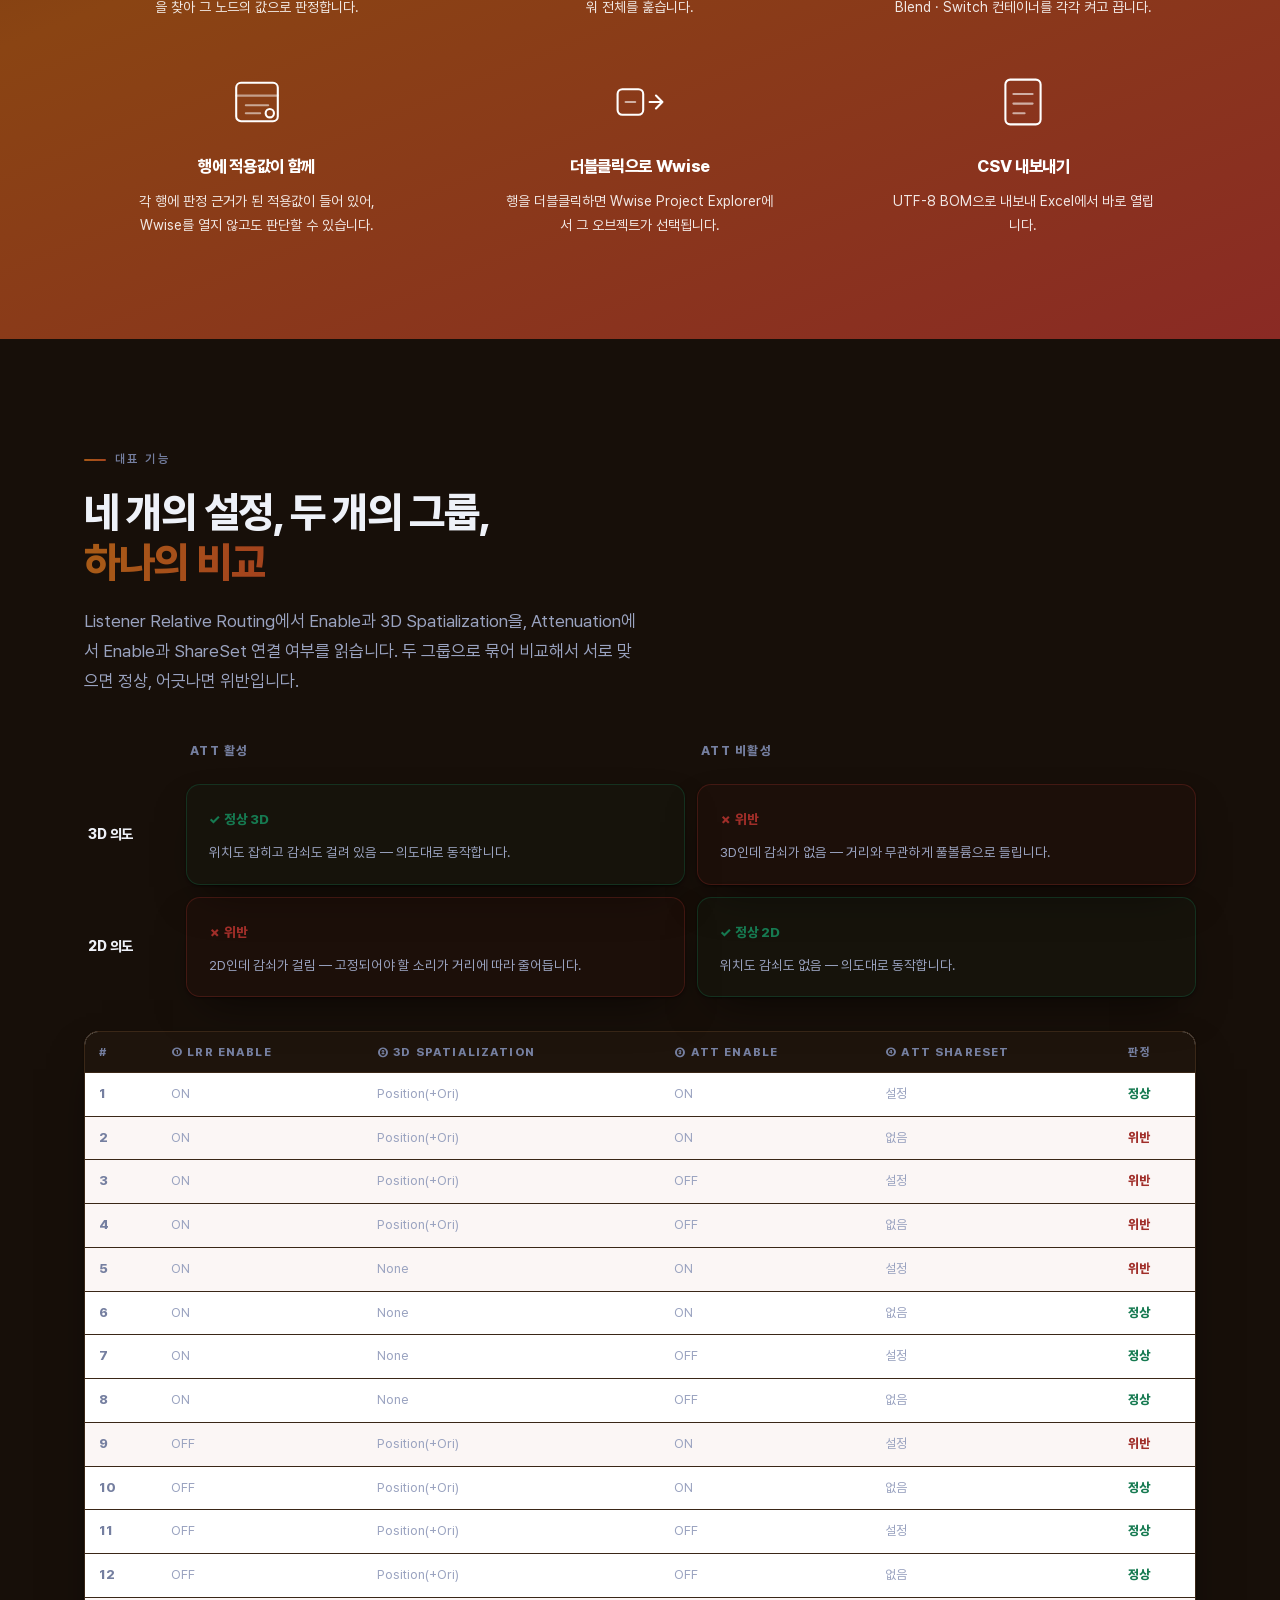
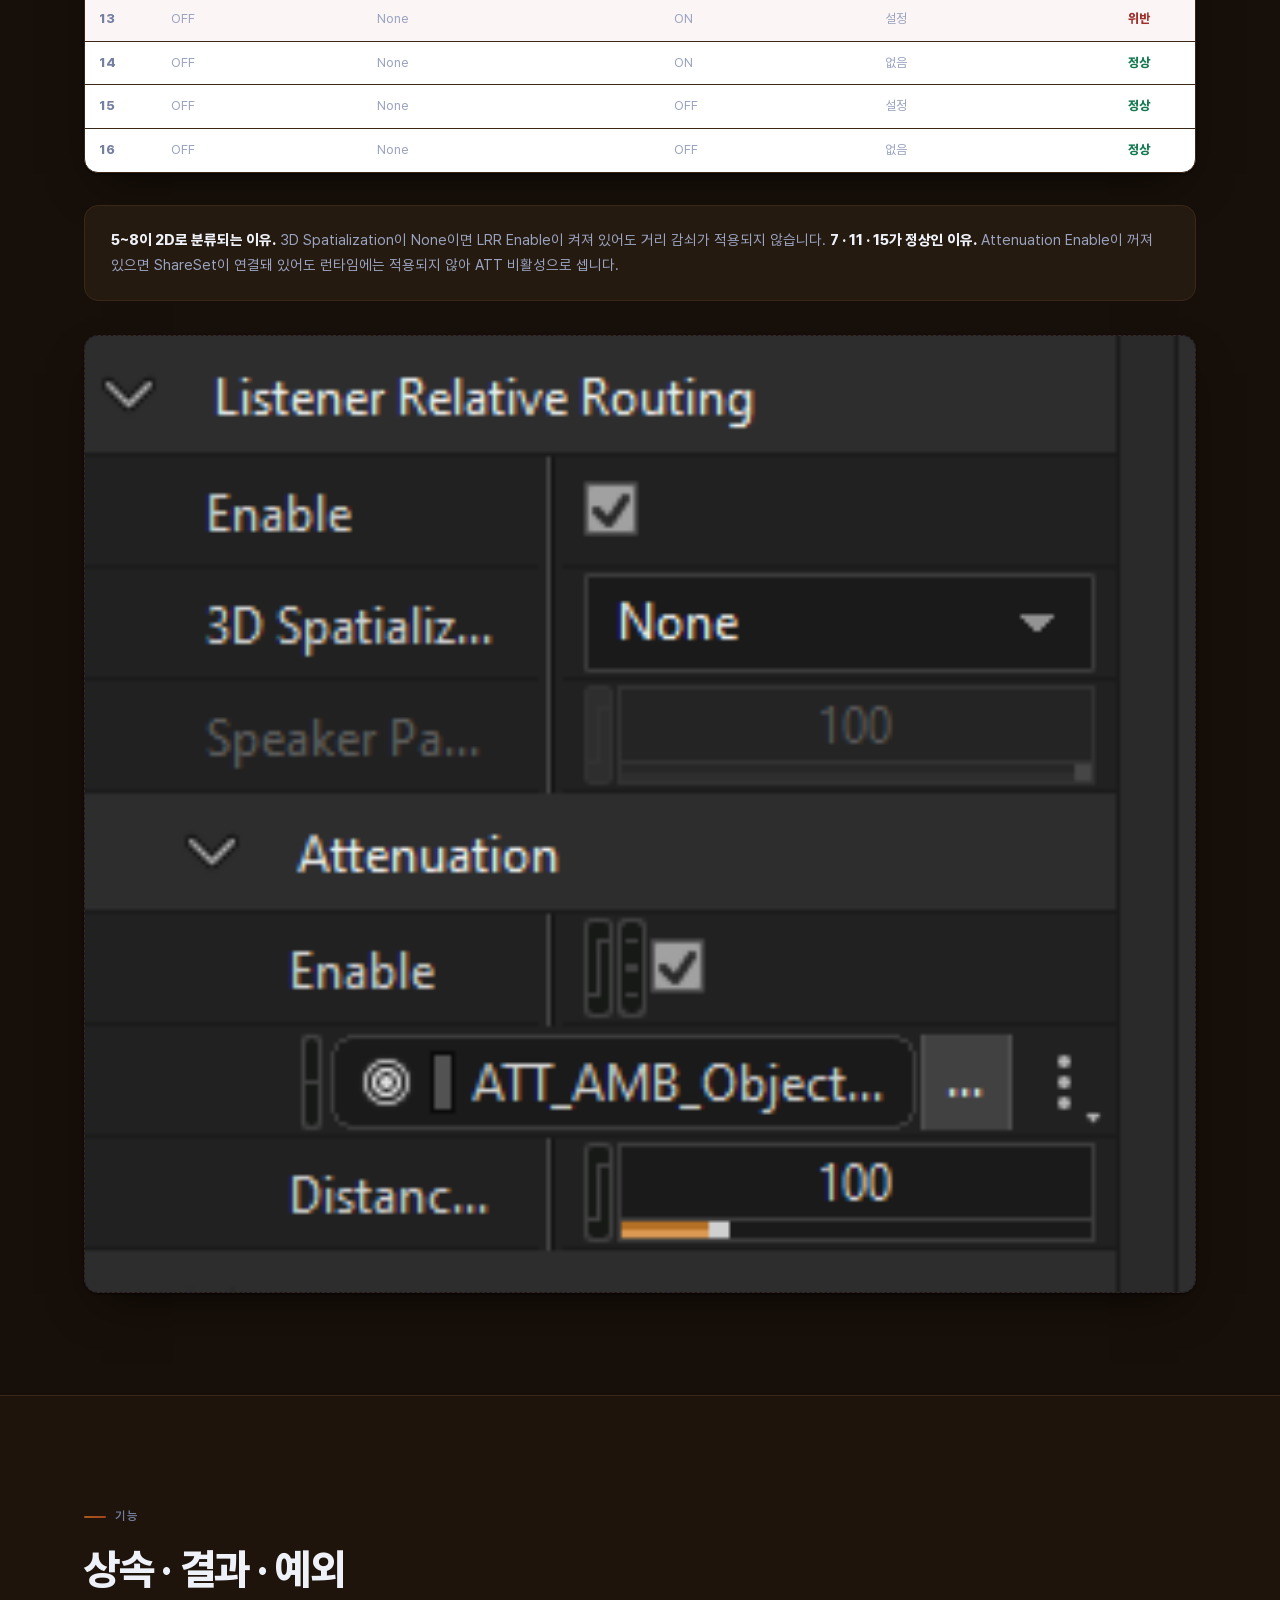
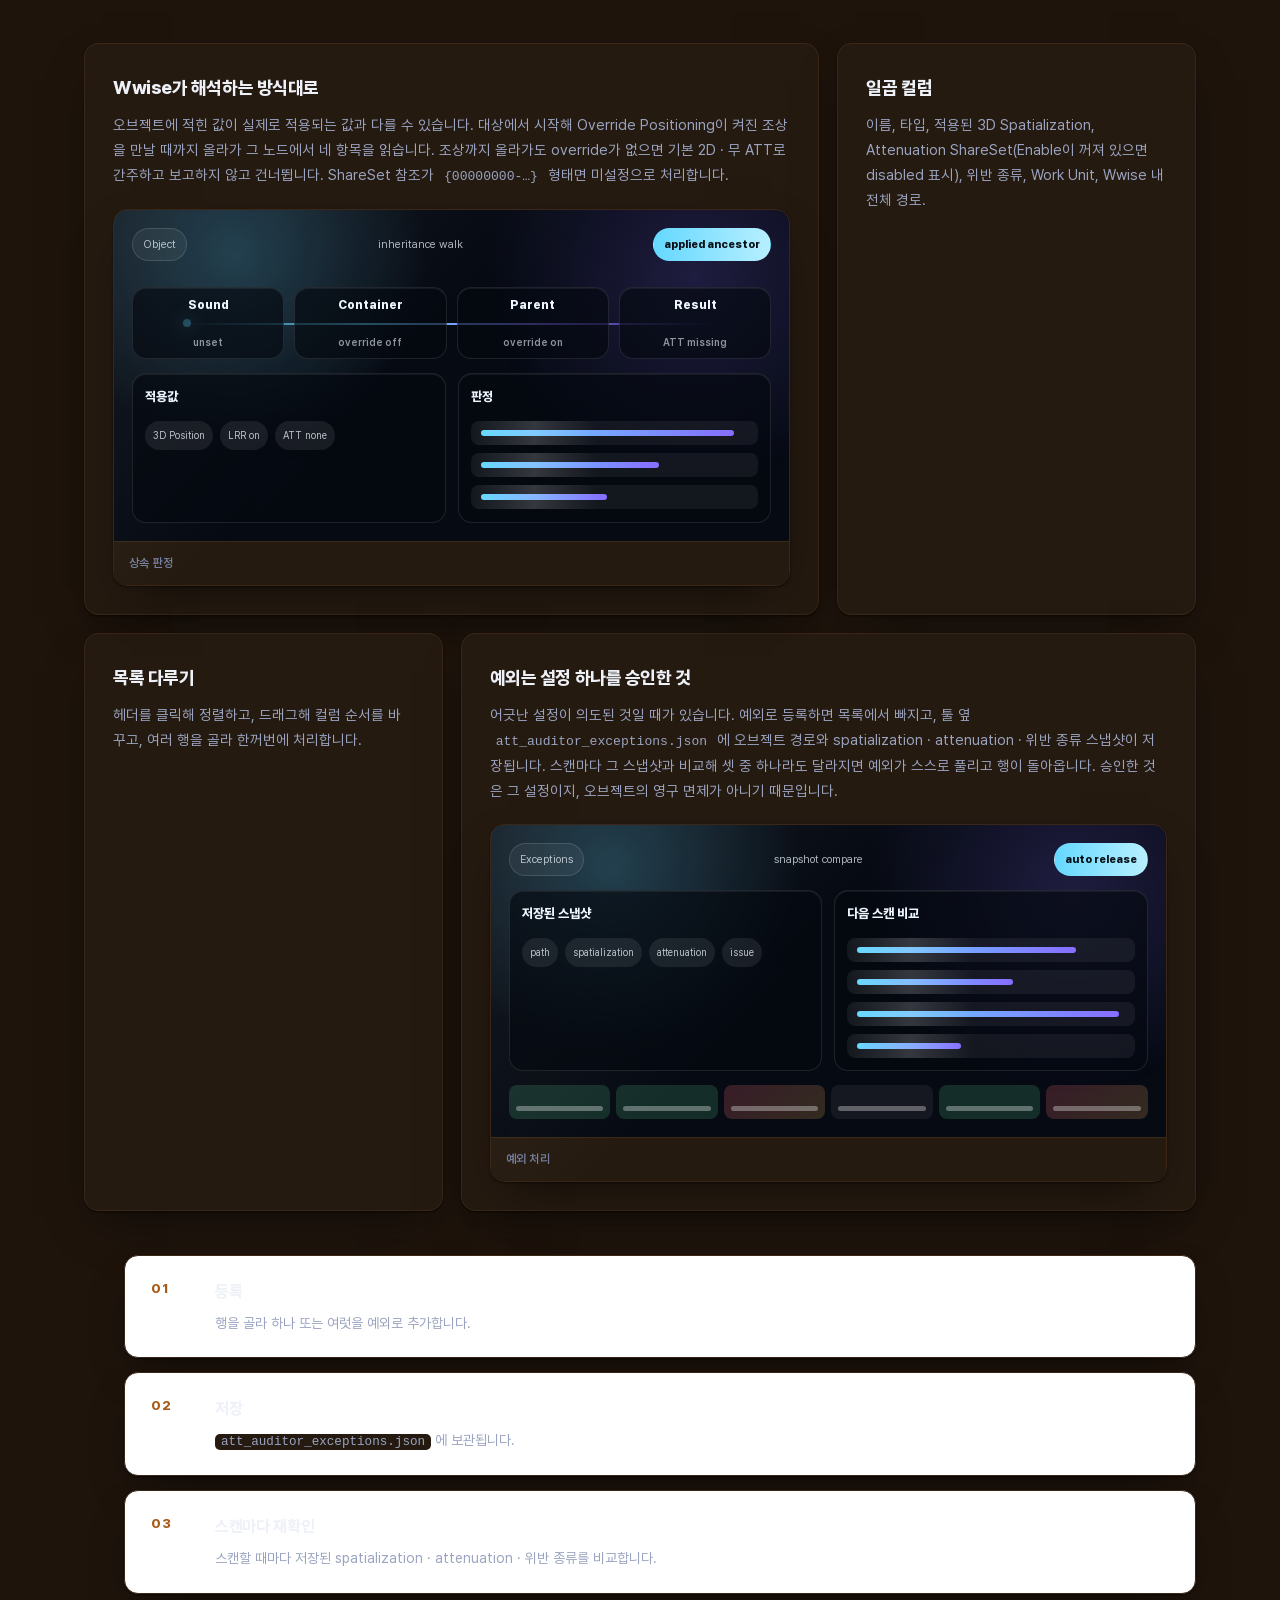
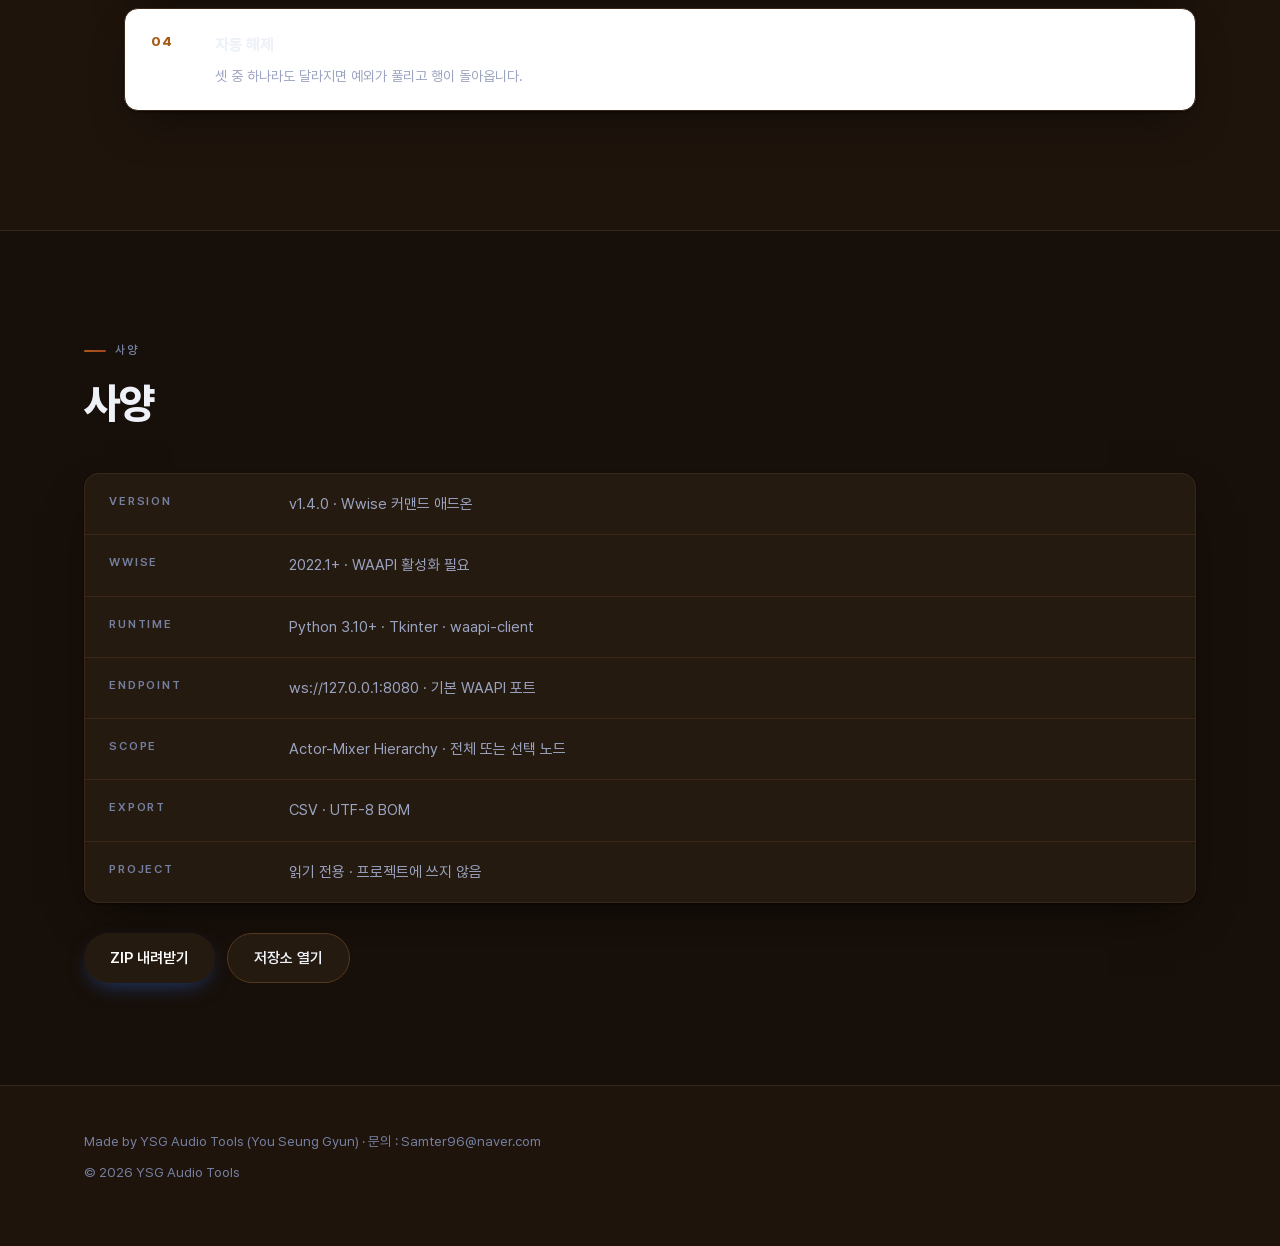
==== commit 022f80c9: "content: 나머지 제품 빈 스크린샷 슬롯 애니메이션화" ====
--- a/attenuation-auditor/index.html
+++ b/attenuation-auditor/index.html
@@ -483,12 +483,34 @@
         <div class="tile tile--wide rise">
           <h3 data-en="Judged the way Wwise reads it">Wwise가 해석하는 방식대로</h3>
           <p data-en="A value written on an object can differ from the value that actually applies. The tool starts at the object, walks up until it meets an ancestor with Override Positioning checked, and reads the four properties there. If no ancestor overrides, the object is treated as default 2D with no attenuation and skipped rather than reported. A ShareSet reference of the null GUID form counts as unset.">오브젝트에 적힌 값이 실제로 적용되는 값과 다를 수 있습니다. 대상에서 시작해 Override Positioning이 켜진 조상을 만날 때까지 올라가 그 노드에서 네 항목을 읽습니다. 조상까지 올라가도 override가 없으면 기본 2D · 무 ATT로 간주하고 보고하지 않고 건너뜁니다. ShareSet 참조가 <code>{00000000-…}</code> 형태면 미설정으로 처리합니다.</p>
-          <figure class="shot" data-shot>
-            <img data-src="assets/v2/inherit.png" alt="상속 판정 화면">
-            <div class="shot__ph">
-              <b>assets/v2/inherit.png</b>
-              <span data-en="A case where the applied value comes from an ancestor rather than the object.">적용값이 오브젝트가 아니라 조상에서 온 경우</span>
-              <em>1400 × 620 · PNG</em>
+          <figure class="shot loaded animshot" style="--demo-h:280px">
+            <div class="animshot__stage" aria-hidden="true">
+              <div class="animshot__top">
+                <span class="anim-pill">Object</span>
+                <span>inheritance walk</span>
+                <span class="anim-pill anim-pill--on">applied ancestor</span>
+              </div>
+              <div class="anim-nodeflow">
+                <i class="anim-dot"></i>
+                <div class="anim-node anim-panel">Sound<span>unset</span></div>
+                <div class="anim-node anim-panel">Container<span>override off</span></div>
+                <div class="anim-node anim-panel">Parent<span>override on</span></div>
+                <div class="anim-node anim-panel">Result<span>ATT missing</span></div>
+              </div>
+              <div class="anim-grid">
+                <div class="anim-card anim-panel">
+                  <h4>적용값</h4>
+                  <div class="anim-tags"><span>3D Position</span><span>LRR on</span><span>ATT none</span></div>
+                </div>
+                <div class="anim-card anim-panel">
+                  <h4>판정</h4>
+                  <div class="anim-rows">
+                    <div class="anim-row" style="--w:88%"></div>
+                    <div class="anim-row" style="--w:62%"></div>
+                    <div class="anim-row" style="--w:44%"></div>
+                  </div>
+                </div>
+              </div>
             </div>
             <figcaption data-en="Inheritance walk">상속 판정</figcaption>
           </figure>
@@ -504,12 +526,31 @@
         <div class="tile tile--wide rise">
           <h3 data-en="An exception approves one setting, not an object">예외는 설정 하나를 승인한 것</h3>
           <p data-en="Sometimes a mismatch is intended. Register it and the row leaves the list; the tool stores the object path with a snapshot of its spatialization, attenuation and issue kind next to itself in att_auditor_exceptions.json. Every scan compares against that snapshot, and if any of the three has changed the exception releases itself and the row comes back - because the approval was for that setting, not a permanent pass for the object.">어긋난 설정이 의도된 것일 때가 있습니다. 예외로 등록하면 목록에서 빠지고, 툴 옆 <code>att_auditor_exceptions.json</code> 에 오브젝트 경로와 spatialization · attenuation · 위반 종류 스냅샷이 저장됩니다. 스캔마다 그 스냅샷과 비교해 셋 중 하나라도 달라지면 예외가 스스로 풀리고 행이 돌아옵니다. 승인한 것은 그 설정이지, 오브젝트의 영구 면제가 아니기 때문입니다.</p>
-          <figure class="shot" data-shot>
-            <img data-src="assets/v2/exceptions.png" alt="예외 탭 화면">
-            <div class="shot__ph">
-              <b>assets/v2/exceptions.png</b>
-              <span data-en="The exception tab with a registered entry and its stored snapshot.">등록된 예외와 보관된 스냅샷이 보이는 예외 탭</span>
-              <em>1400 × 620 · PNG</em>
+          <figure class="shot loaded animshot" style="--demo-h:280px">
+            <div class="animshot__stage" aria-hidden="true">
+              <div class="animshot__top">
+                <span class="anim-pill">Exceptions</span>
+                <span>snapshot compare</span>
+                <span class="anim-pill anim-pill--on">auto release</span>
+              </div>
+              <div class="anim-grid">
+                <div class="anim-card anim-panel">
+                  <h4>저장된 스냅샷</h4>
+                  <div class="anim-tags"><span>path</span><span>spatialization</span><span>attenuation</span><span>issue</span></div>
+                </div>
+                <div class="anim-card anim-panel">
+                  <h4>다음 스캔 비교</h4>
+                  <div class="anim-rows">
+                    <div class="anim-row" style="--w:76%"></div>
+                    <div class="anim-row" style="--w:54%"></div>
+                    <div class="anim-row" style="--w:91%"></div>
+                    <div class="anim-row" style="--w:36%"></div>
+                  </div>
+                </div>
+              </div>
+              <div class="anim-matrix">
+                <i class="anim-cell ok"></i><i class="anim-cell ok"></i><i class="anim-cell hot"></i><i class="anim-cell"></i><i class="anim-cell ok"></i><i class="anim-cell hot"></i>
+              </div>
             </div>
             <figcaption data-en="Exceptions">예외 처리</figcaption>
           </figure>
--- a/assets/ysg.css
+++ b/assets/ysg.css
@@ -792,6 +792,61 @@
   }
   @keyframes bar{ from{height:22%} to{height:100%} }
 
+  /* ── 빈 스크린샷 슬롯 대체용 애니메이션 데모 ─────────────────── */
+  .animshot{
+    --a:#65d8ff; --b:#876dff; --c:#ffc15f; --bad:#ff6680; --ok:#67e4a2;
+    position:relative; overflow:hidden; color:#eef6ff; background:#060a12;
+  }
+  .animshot::before{
+    content:""; position:absolute; inset:0; pointer-events:none; opacity:.9;
+    background:
+      radial-gradient(circle at 18% 12%, rgba(101,216,255,.25), transparent 30%),
+      radial-gradient(circle at 86% 18%, rgba(135,109,255,.22), transparent 32%),
+      linear-gradient(135deg, rgba(255,255,255,.08), transparent 46%);
+  }
+  .animshot__stage{position:relative; min-height:var(--demo-h,260px); padding:18px; isolation:isolate}
+  .animshot--hero .animshot__stage{min-height:clamp(360px,42vw,520px)}
+  .animshot__top,.animshot__bottom{display:flex; align-items:center; justify-content:space-between; gap:8px; color:rgba(238,246,255,.72); font-size:11px}
+  .animshot__bottom{position:absolute; left:18px; right:18px; bottom:18px}
+  .anim-pill{border:1px solid rgba(255,255,255,.13); border-radius:999px; padding:6px 10px; background:rgba(255,255,255,.055)}
+  .anim-pill--on{color:#071018; background:linear-gradient(90deg, var(--a), #b7efff); border-color:transparent; font-weight:800}
+  .anim-panel{border:1px solid rgba(255,255,255,.1); background:rgba(5,9,17,.68); box-shadow:inset 0 1px 0 rgba(255,255,255,.06)}
+  .anim-grid{display:grid; grid-template-columns:1fr 1fr; gap:12px; margin-top:14px}
+  .anim-rows{display:grid; gap:8px}
+  .anim-row{height:24px; border-radius:8px; background:rgba(255,255,255,.06); position:relative; overflow:hidden}
+  .anim-row::before{content:""; position:absolute; left:10px; top:9px; height:6px; width:var(--w,58%); border-radius:999px; background:linear-gradient(90deg, var(--a), var(--b))}
+  .anim-row::after{content:""; position:absolute; inset:0; width:44%; background:linear-gradient(90deg, transparent, rgba(255,255,255,.14), transparent); animation:animSweep 2.8s linear infinite}
+  .anim-nodeflow{display:grid; grid-template-columns:repeat(4,1fr); gap:10px; align-items:center; margin-top:26px; position:relative}
+  .anim-nodeflow::before{content:""; position:absolute; left:8%; right:8%; top:50%; height:2px; background:linear-gradient(90deg, transparent, var(--a), var(--b), transparent)}
+  .anim-node{position:relative; z-index:1; min-height:72px; border-radius:14px; display:grid; place-items:center; text-align:center; font-size:12px; font-weight:800}
+  .anim-node span{display:block; margin-top:5px; font-size:10px; font-weight:600; color:rgba(238,246,255,.58)}
+  .anim-dot{position:absolute; top:calc(50% - 4px); left:8%; width:8px; height:8px; border-radius:50%; background:var(--a); box-shadow:0 0 16px var(--a); animation:animTravel 3.6s ease-in-out infinite}
+  .anim-radar{position:relative; min-height:190px; border-radius:16px; overflow:hidden}
+  .anim-radar::before,.anim-radar::after{content:""; position:absolute; left:50%; top:50%; border-radius:50%; transform:translate(-50%,-50%); border:1px dashed rgba(101,216,255,.25)}
+  .anim-radar::before{width:178px; height:178px; animation:animSpin 15s linear infinite}
+  .anim-radar::after{width:104px; height:104px; border-color:rgba(135,109,255,.32); animation:animSpin 9s linear infinite reverse}
+  .anim-source{position:absolute; left:50%; top:50%; width:10px; height:10px; margin:-5px; border-radius:50%; background:var(--c); box-shadow:0 0 18px var(--c); transform:rotate(var(--r)) translateX(var(--dist)); animation:animPulse 2.2s ease-in-out infinite}
+  .anim-head{position:absolute; left:50%; top:50%; width:44px; height:56px; border-radius:24px 24px 18px 18px; transform:translate(-50%,-50%); background:linear-gradient(180deg, rgba(255,255,255,.16), rgba(255,255,255,.04))}
+  .anim-wave{position:relative; height:170px; border-radius:14px; padding:18px 12px; display:flex; align-items:center; gap:3px; margin-top:14px}
+  .anim-wave span{flex:1; min-width:2px; height:var(--h); border-radius:999px; background:linear-gradient(180deg, rgba(255,255,255,.86), var(--a), rgba(255,255,255,.78)); transform-origin:center; animation:animWave 1.8s ease-in-out infinite alternate; animation-delay:calc(var(--d) * .045s)}
+  .anim-playhead{position:absolute; top:12px; bottom:12px; width:2px; background:var(--c); box-shadow:0 0 14px var(--c); animation:animPlay 4.8s linear infinite}
+  .anim-zone{position:absolute; top:18px; bottom:18px; left:36%; width:24%; border-left:2px solid var(--c); border-right:2px solid var(--c); background:rgba(101,216,255,.14)}
+  .anim-matrix{display:grid; grid-template-columns:repeat(6,1fr); gap:6px; margin-top:14px}
+  .anim-cell{height:34px; border-radius:8px; background:rgba(255,255,255,.06); position:relative; overflow:hidden}
+  .anim-cell.hot{background:linear-gradient(135deg, rgba(255,102,128,.2), rgba(255,193,95,.18))}
+  .anim-cell.ok{background:rgba(103,228,162,.16)}
+  .anim-cell::after{content:""; position:absolute; inset:auto 7px 8px 7px; height:5px; border-radius:999px; background:rgba(255,255,255,.32)}
+  .anim-card{border-radius:14px; padding:12px; min-height:150px}
+  .anim-card h4{margin:0 0 12px; font-size:13px}
+  .anim-tags{display:flex; flex-wrap:wrap; gap:7px}
+  .anim-tags span{font-size:10px; padding:6px 8px; border-radius:999px; color:rgba(238,246,255,.76); background:rgba(255,255,255,.08)}
+  @keyframes animSweep{from{transform:translateX(-120%)}to{transform:translateX(260%)}}
+  @keyframes animTravel{0%{left:8%; opacity:0}10%,78%{opacity:1}88%,100%{left:90%; opacity:0}}
+  @keyframes animSpin{to{transform:translate(-50%,-50%) rotate(360deg)}}
+  @keyframes animPulse{50%{transform:rotate(var(--r)) translateX(var(--dist)) scale(1.55); opacity:.65}}
+  @keyframes animWave{to{transform:scaleY(.68)}}
+  @keyframes animPlay{from{left:6%}to{left:92%}}
+
   /* ── 큰 수치 하나 ──────────────────────────────────────────── */
   .stat{
     margin-top:44px; padding:clamp(26px,3vw,44px); border-radius:var(--r);
@@ -873,7 +928,8 @@
     transition:opacity .5s ease, transform .5s cubic-bezier(.2,.8,.2,1)}
 
   @media (prefers-reduced-motion: reduce){
-    .aura i, .box, .flow .pulse, .flow .stage, .bars i{animation:none !important}
+    .aura i, .box, .flow .pulse, .flow .stage, .bars i,
+    .animshot *, .animshot::before{animation:none !important}
     .js .rise{opacity:1 !important; transform:none !important}
     html{scroll-behavior:auto}
   }
@@ -897,6 +953,10 @@
     .tile--wide{grid-column:span 1}
     .specs div{grid-template-columns:1fr; gap:5px}
     .hero__head{max-width:none}
+    .anim-grid, .anim-nodeflow{grid-template-columns:1fr !important}
+    .anim-nodeflow::before{top:8%; bottom:8%; left:50%; right:auto; width:2px; height:auto}
+    .anim-dot{display:none}
+    .animshot--hero .animshot__stage{min-height:420px}
   }
   @media (max-width: 720px){
     .brand__v{display:none}
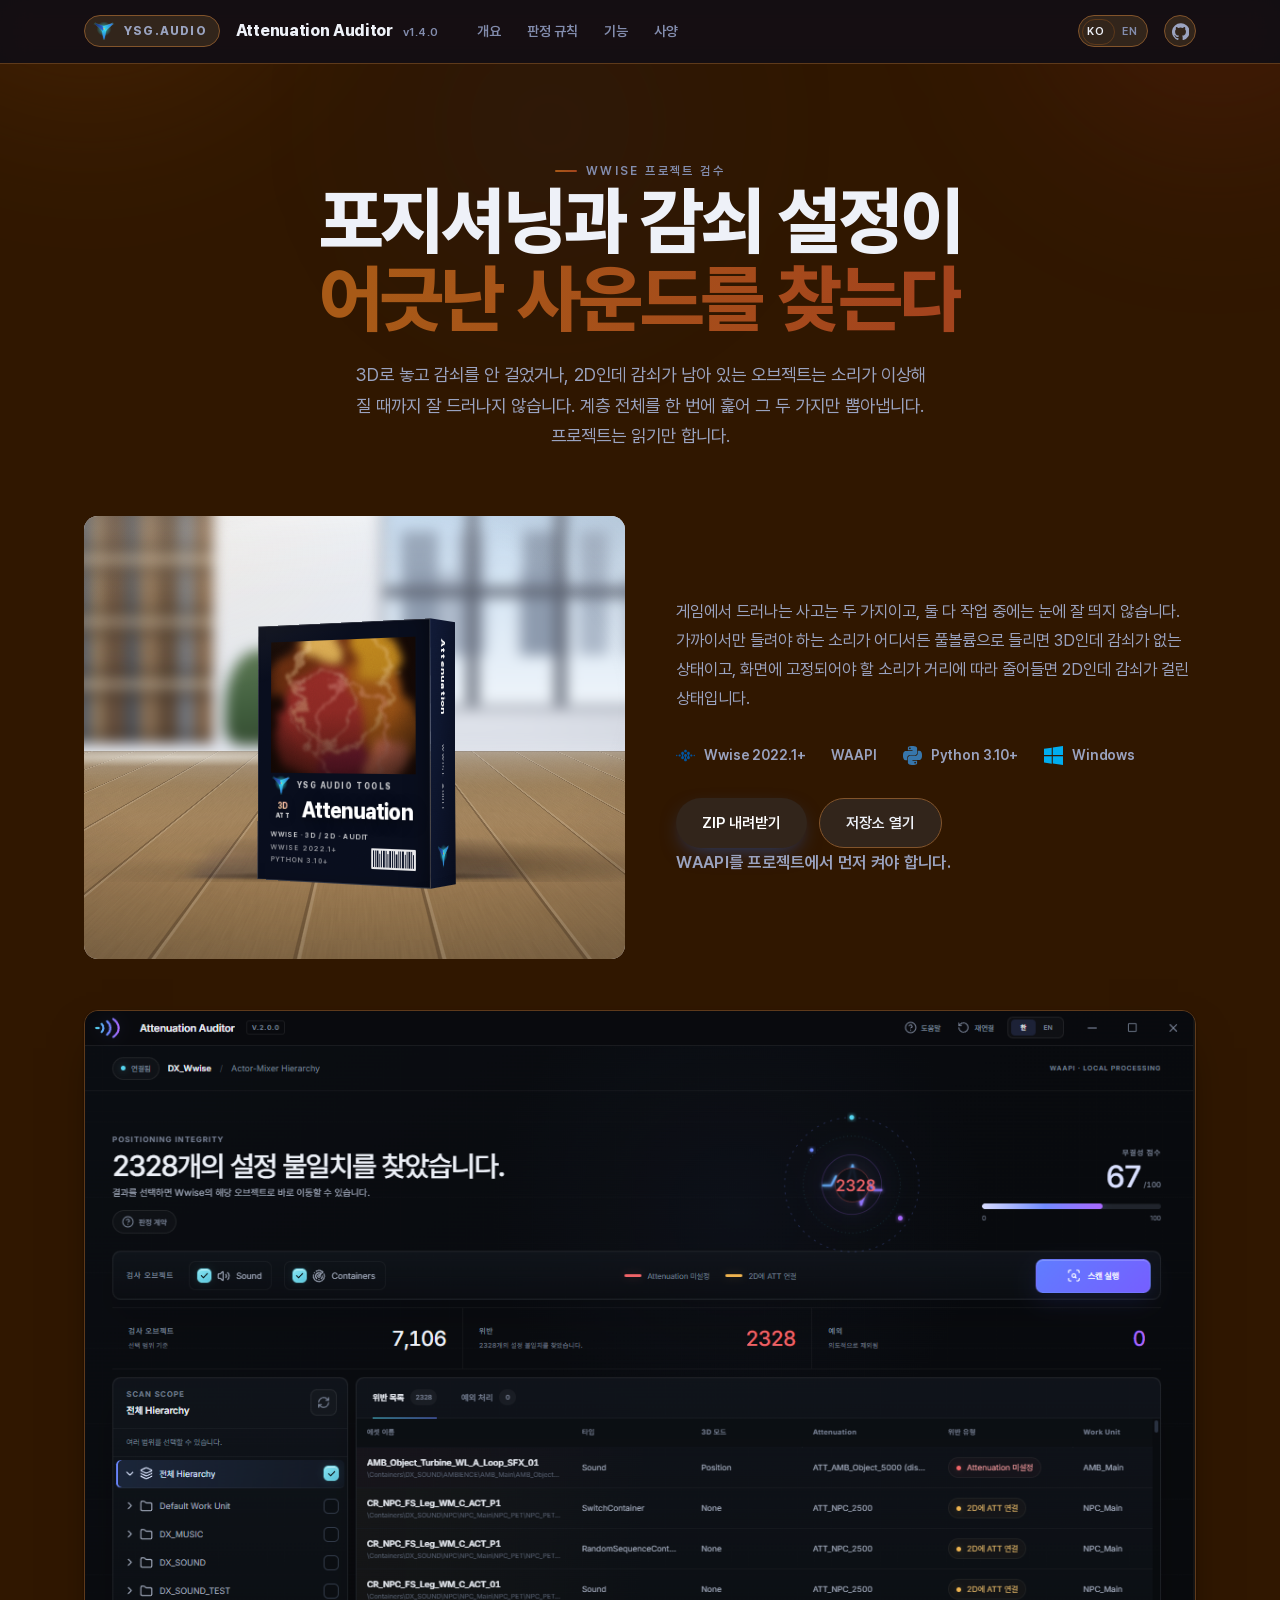
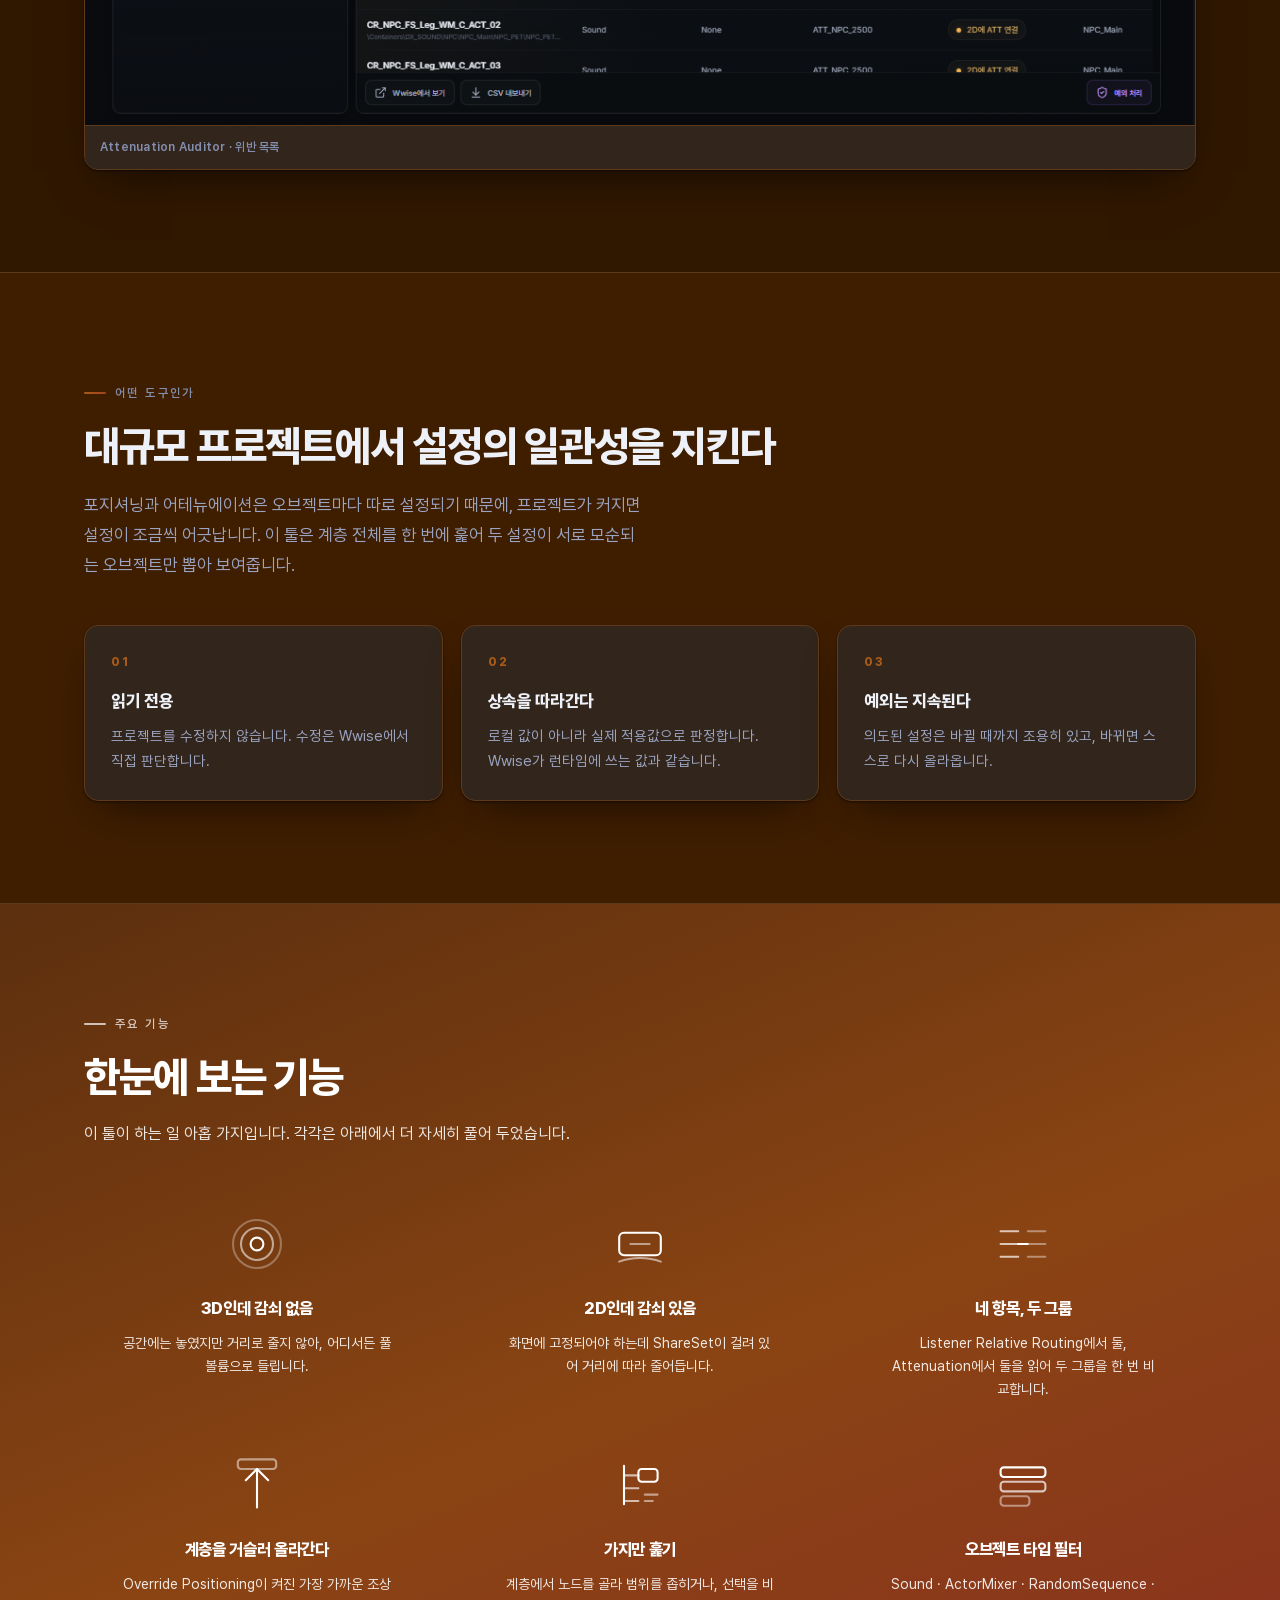
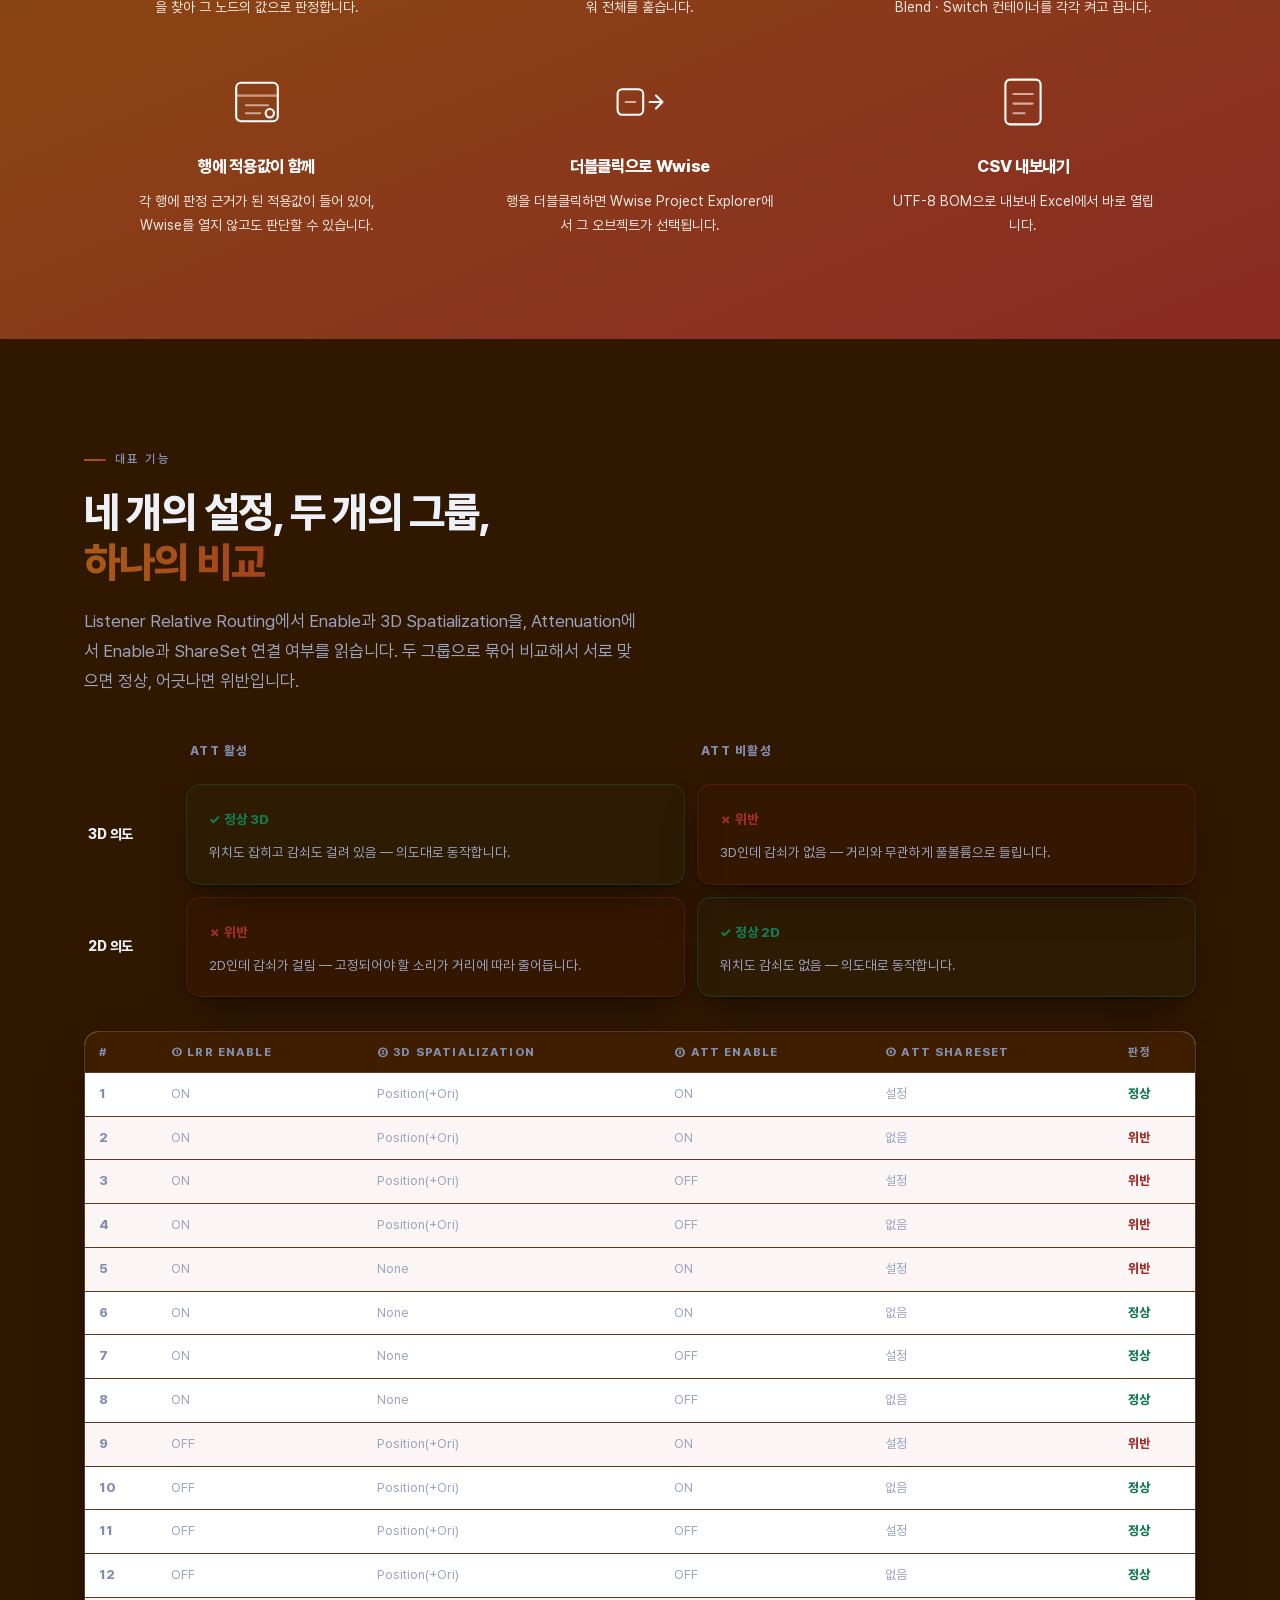
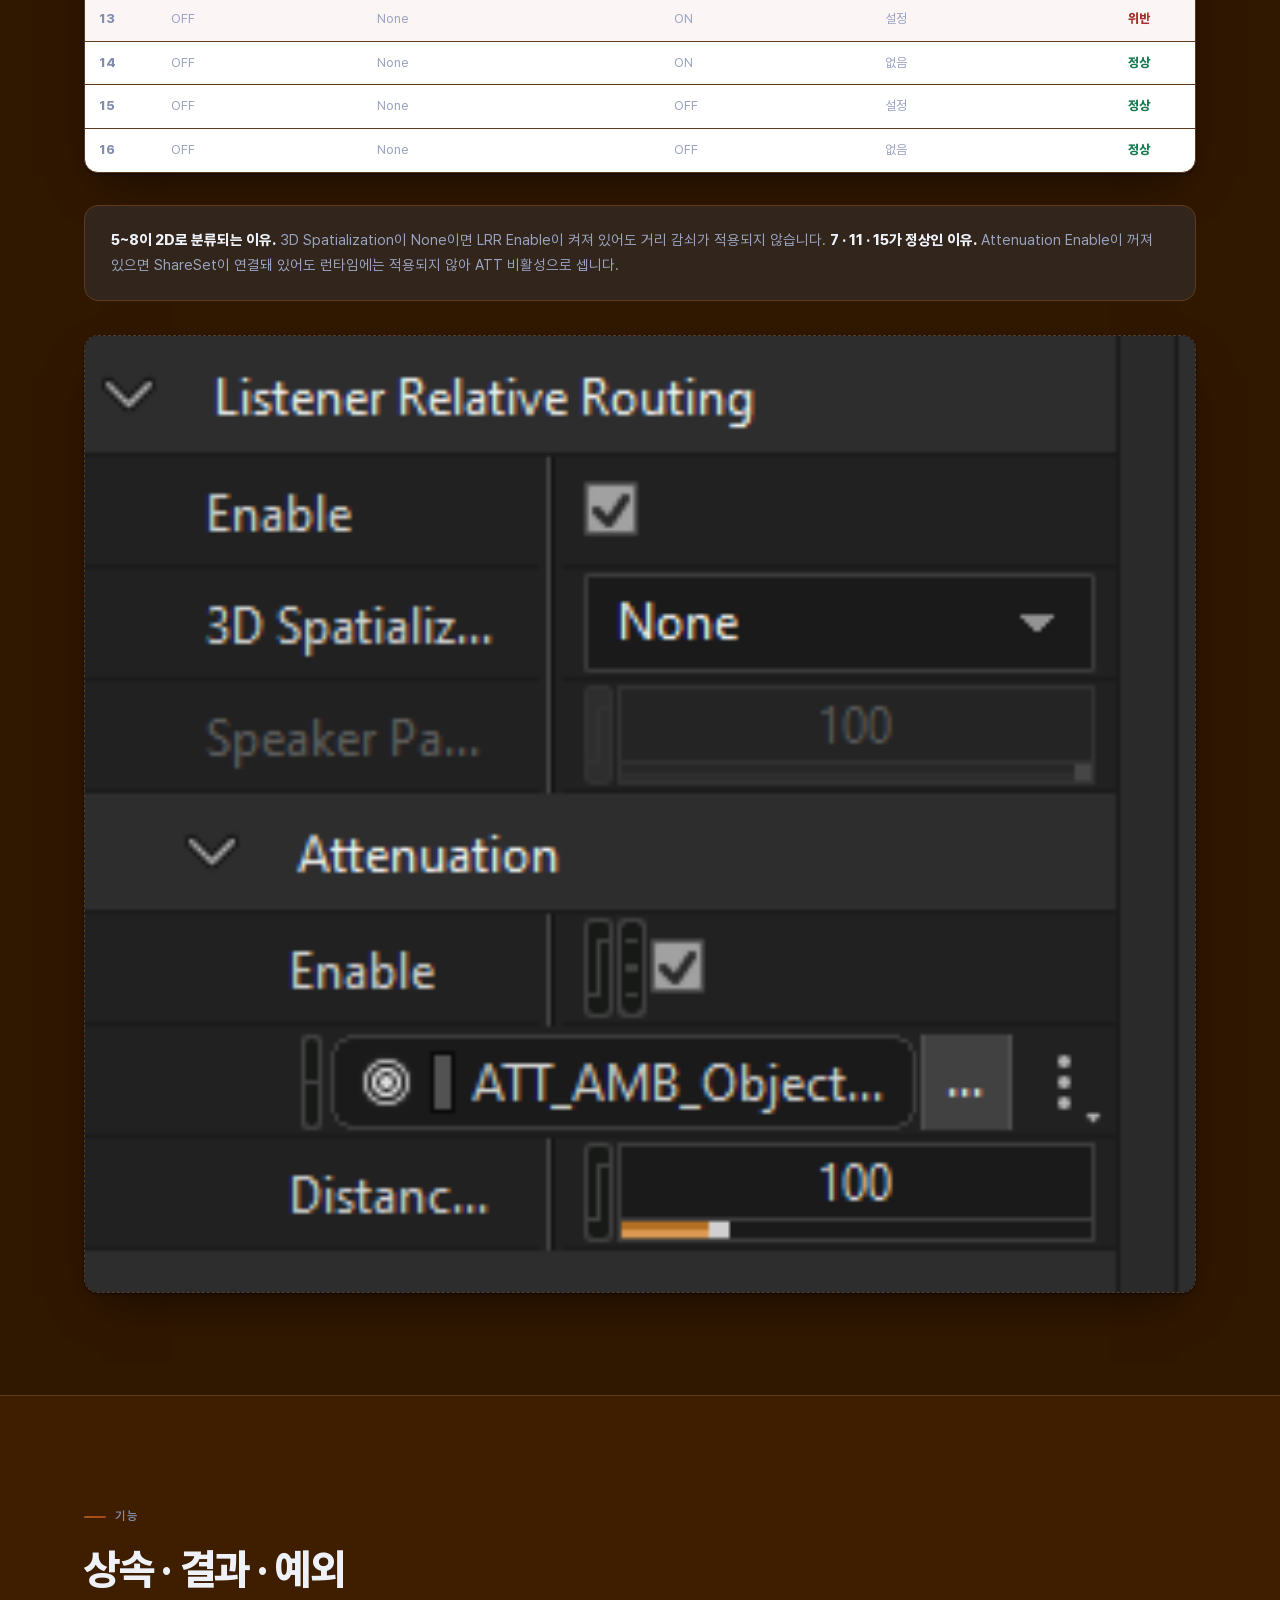
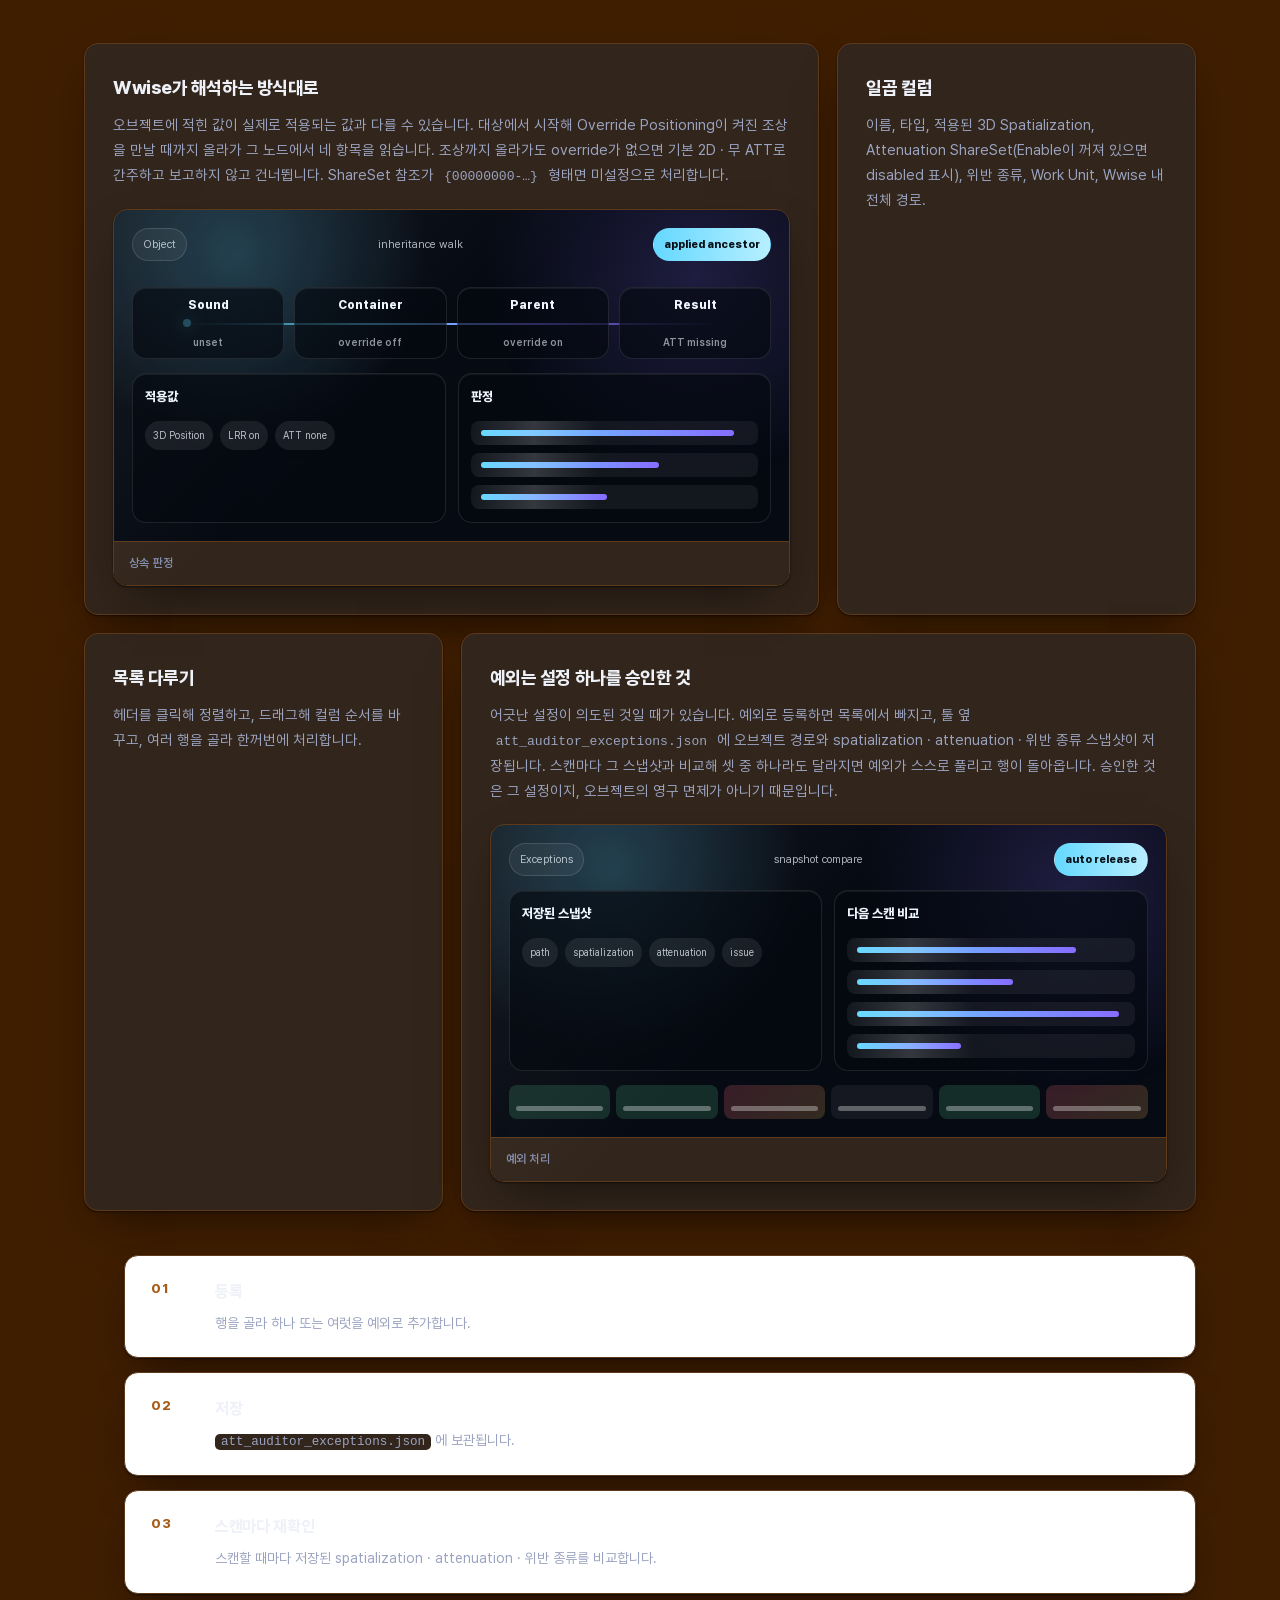
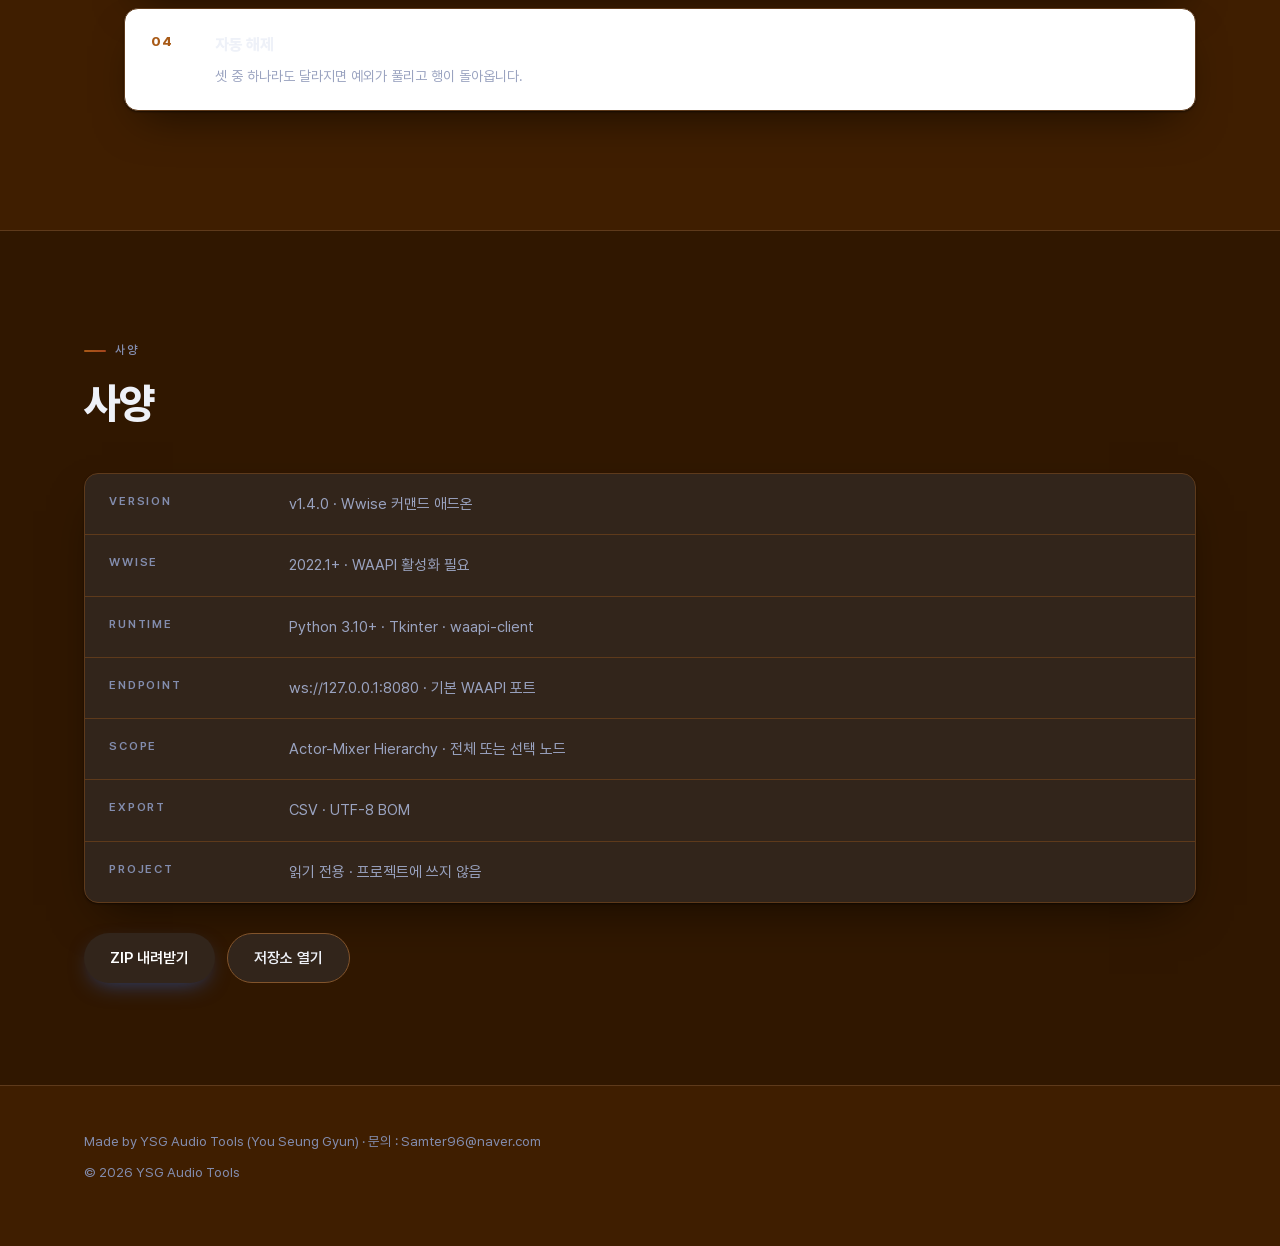
==== commit 007b3555: "style: 페이지별 배경색 채도를 크게 올려 확실히 다른 색이 되도록 재조정 이전 버전은 다크 페이지 3개가 전부 남색처럼 보이고 밝은 페이지 3개도 전부 흰색처럼 보인다는 지적" ====
--- a/attenuation-auditor/index.html
+++ b/attenuation-auditor/index.html
@@ -23,14 +23,15 @@
     --keys-3:   #8a2a24;
     --ok:       #167a51;
   }
-  /* 다크 지면도 호박색으로 물들인다 — 다른 다크 페이지와 같은 남색이
-     아니라 이 페이지만의 검정이 되도록 (2026-09-10). */
+  /* 다크 지면도 호박색(고동색)으로 물들인다 — 다른 다크 페이지와 같은
+     남색이 아니라 이 페이지만의 색이 되도록. 채도를 크게 올렸다 —
+     이전 버전은 너무 옅어서 남색과 구분이 안 됐다 (지적 반영, 2026-09-10). */
   body.theme-dark{
-    --paper:  #170f09;
-    --tint:   #1e140c;
-    --tint-2: #251a10;
-    --line:   #3a2717;
-    --line-2: #55391f;
+    --paper:  #301700;
+    --tint:   #3f1e00;
+    --tint-2: #32251b;
+    --line:   #5e3a1b;
+    --line-2: #82542b;
   }
   /* 핵심 매트릭스 — 이 툴의 규칙 전체가 이 2x2 안에 있다 */
   .matrix{
--- a/assets/ysg.css
+++ b/assets/ysg.css
@@ -60,14 +60,17 @@
     --keys-3:   #176079;
 
     /* ── 밝은 지면 (atmoky 계열) ───────────────────────────────
-       흰 바탕 + 아주 옅게 파랑기 섞은 중성 면 + 진한 잉크.
+       파랑기를 뚜렷하게 섞은 면 + 진한 잉크. SoundField 의 기본값이며,
+       다른 밝은 페이지(허브=인디고, Bus Routing=초록)는 자기 값으로
+       덮어쓴다. 채도를 크게 올렸다 — 이전 버전은 거의 흰색이라 다른
+       밝은 페이지와 구분이 안 됐다 (지적 반영, 2026-09-10).
        ⚠ 강조색은 우리 브랜드 색(Field Blue → Signal Cyan)이다.
          레퍼런스의 보라를 그대로 쓰지 않는다 — 남의 브랜드색이다. */
-    --paper:  #ffffff;
-    --tint:   #f5f7fb;   /* 섹션 교대용 면 */
-    --tint-2: #eef2f9;   /* 카드/미디어 바닥 */
-    --line:   #e3e8f1;
-    --line-2: #cfd7e6;
+    --paper:  #f5f8fc;
+    --tint:   #f2f5f9;   /* 섹션 교대용 면 */
+    --tint-2: #f0f2f7;   /* 카드/미디어 바닥 */
+    --line:   #cad7f0;
+    --line-2: #9ab3e2;
 
     --ink:    #1b2233;
     --ink-2:  #4d586e;   /* 흰바탕 7.15:1 · tint 6.67:1 */
@@ -94,23 +97,26 @@
   }
 
   /* ── 다크 테마 (제품별 개성) ────────────────────────────────────
-     여기 값은 **기본값**(페이지가 따로 안 정하면 쓰는 값)이다. 실제로는
-     SpatialRenderer·Stereo Auditor·Attenuation Auditor 가 각자 페이지의
-     <style> 에서 --paper 이하를 자기 키컬러 톤으로 다시 덮어쓴다 — 다크
-     페이지끼리도 전부 같은 남색이 아니라 각자 다른 검정이 되도록
-     (2026-09-10). --ink/--ink-2/--ink-3 는 모든 다크 페이지가 공유한다.
-     대비 확인(검정 지면 #0b0e18 기준):
-       --ink-2 #9aa3c0 ≈ 7.7:1 · --ink-3 #757fa0 ≈ 4.86:1 (AA 통과) */
+     여기 값은 **기본값**(페이지가 따로 안 정하면 쓰는 값 — SpatialRenderer
+     톤)이다. Stereo Auditor·Attenuation Auditor 는 각자 페이지의 <style>
+     에서 --paper 이하를 자기 키컬러 색상(hue)으로 다시 덮어쓴다 — 다크
+     페이지끼리도 전부 같은 남색이 아니라 각자 다른 색의 어두운 지면이
+     되도록 (2026-09-10, 재조정: 이전 버전이 너무 옅어서 다 남색처럼
+     보인다는 지적 → 채도를 크게 올렸다). --ink/--ink-2/--ink-3 는 모든
+     다크 페이지가 공유한다. --ink-3 는 채도 높은 지면에서도 4.5:1 을
+     유지하려고 기존(#757fa0)보다 밝혔다.
+     대비 확인(파이썬 sRGB 상대휘도로 계산, 각 페이지 --paper 기준
+     최악값도 전부 4.5:1 이상): --ink-2 ≈ 6.9:1 · --ink-3 ≈ 4.5~6:1. */
   body.theme-dark{
-    --paper:  #0b0e18;
-    --tint:   #11162a;
-    --tint-2: #171d34;
-    --line:   #262e48;
-    --line-2: #34406a;
+    --paper:  #0f0033;
+    --tint:   #140045;
+    --tint-2: #190059;
+    --line:   #36206f;
+    --line-2: #50339a;
 
     --ink:    #eef1f8;
     --ink-2:  #9aa3c0;
-    --ink-3:  #757fa0;
+    --ink-3:  #838dae;
 
     --shadow: 0 1px 2px rgba(0,0,0,.5), 0 20px 46px -18px rgba(0,0,0,.6);
   }
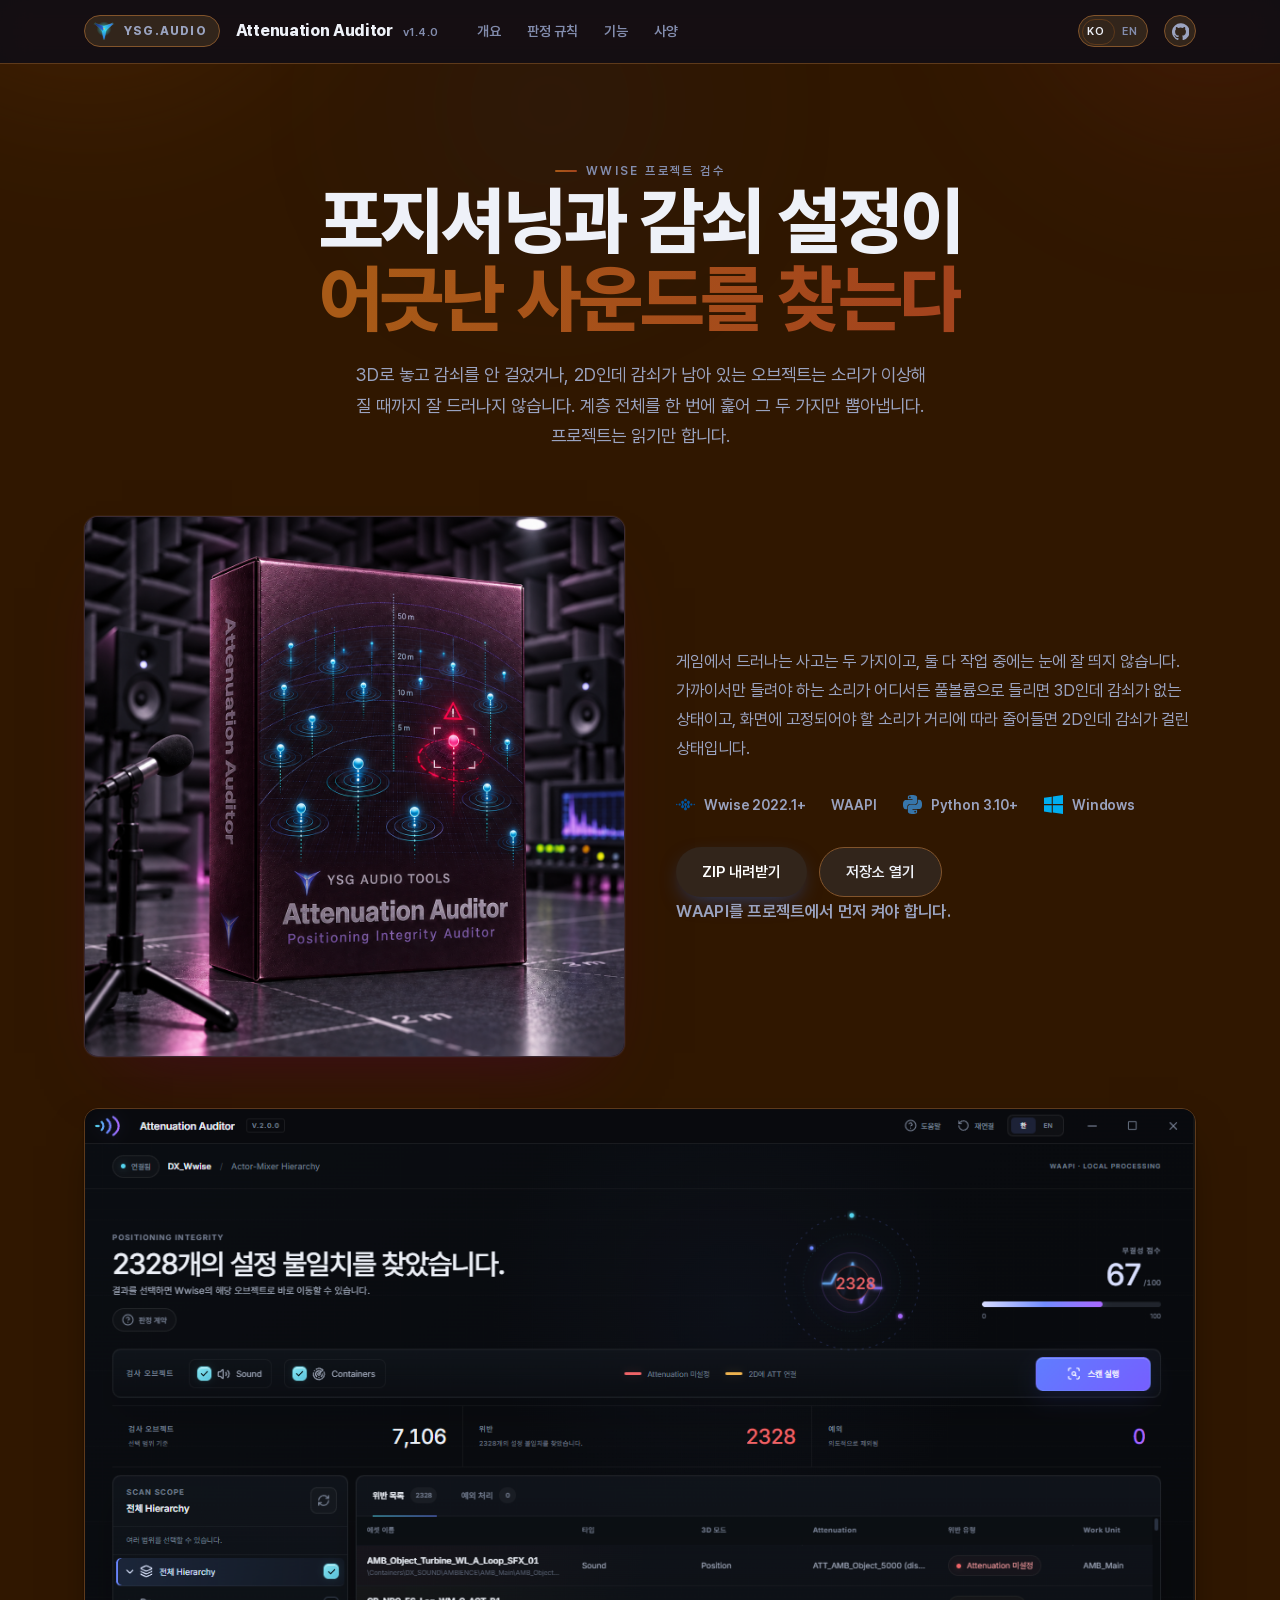
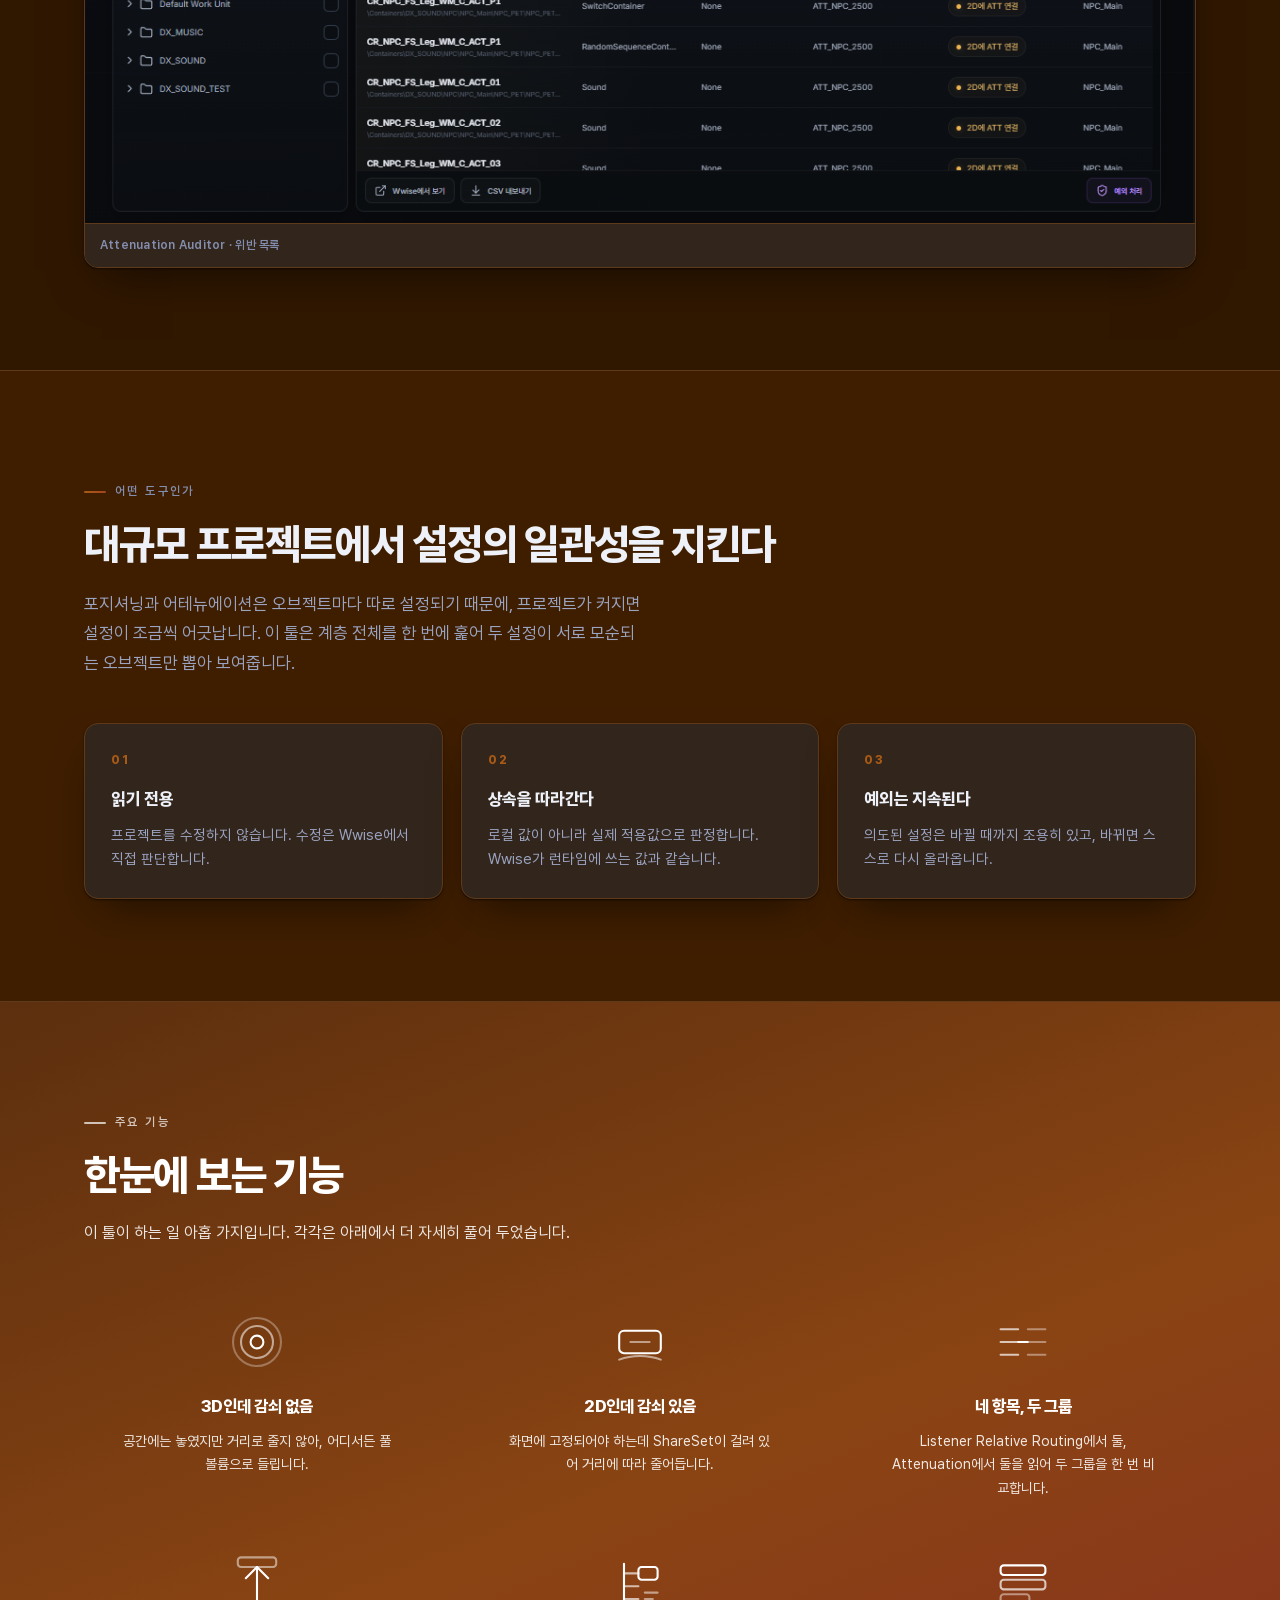
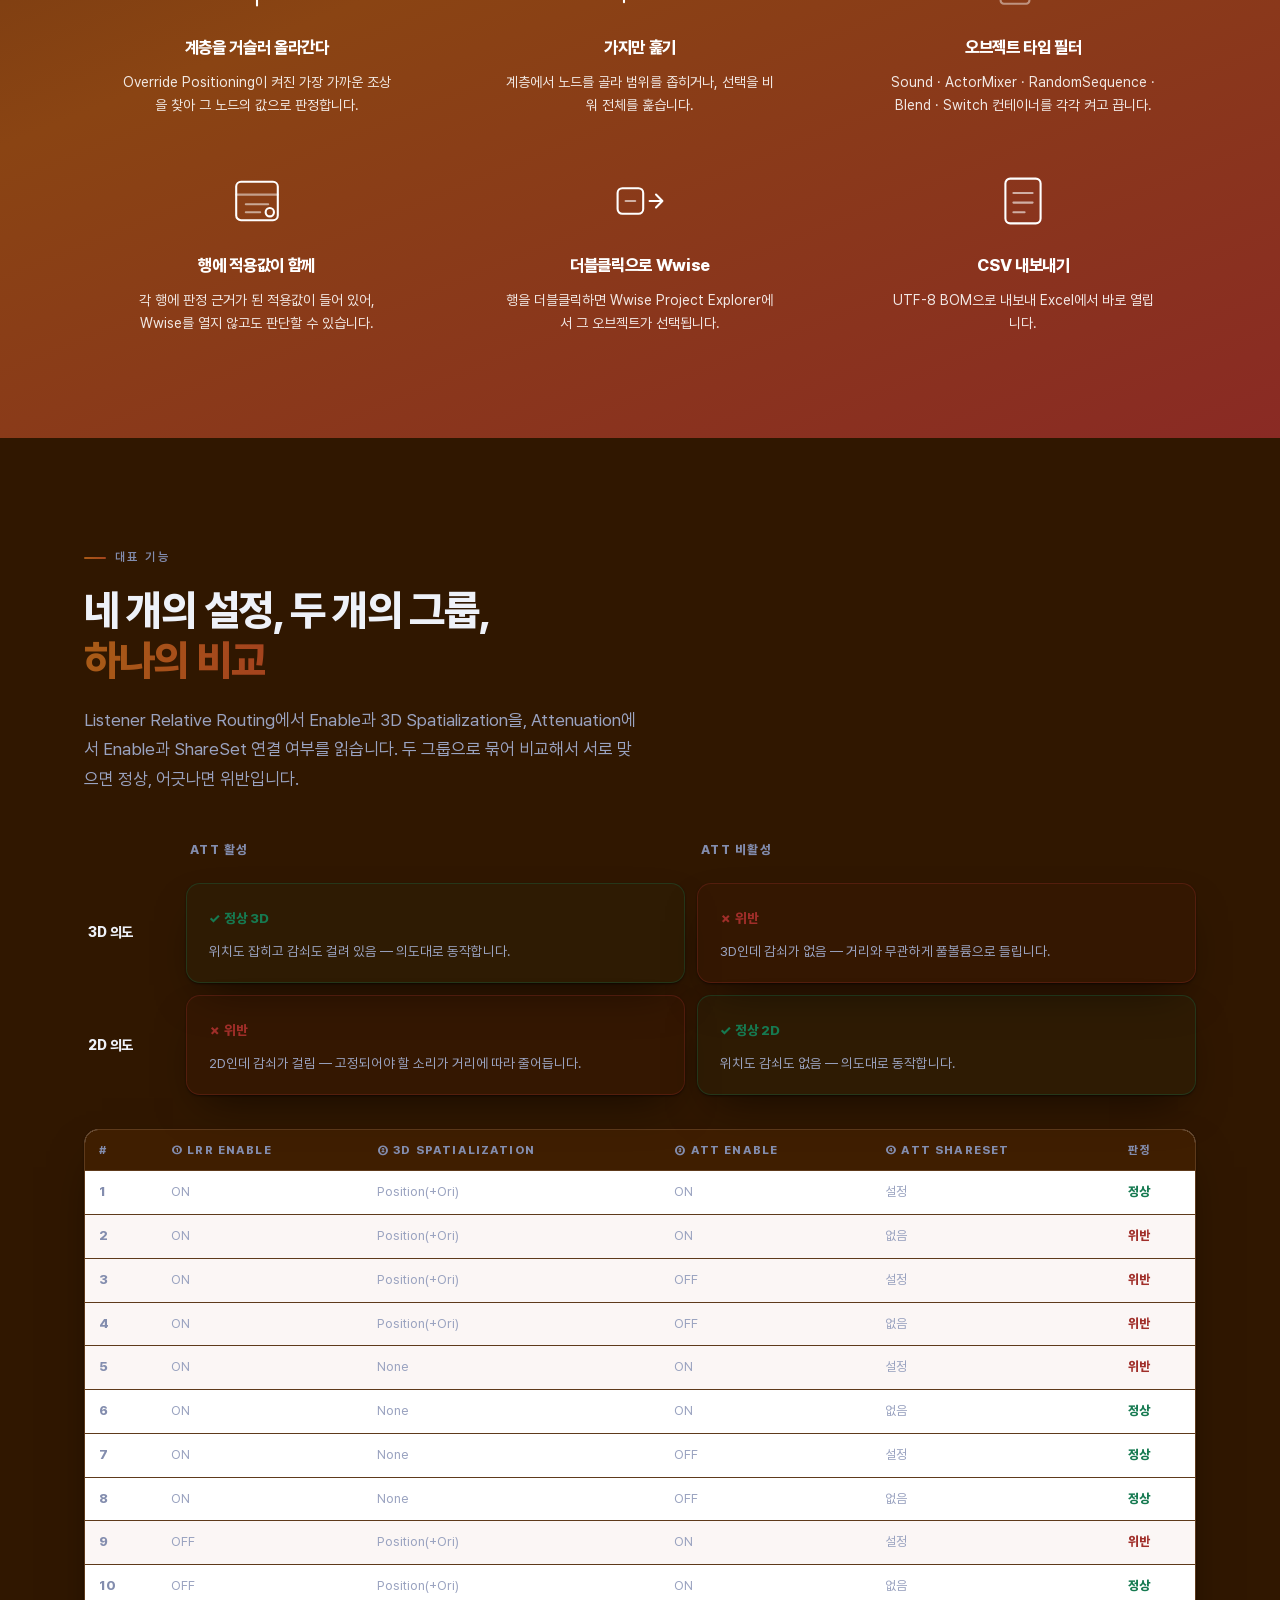
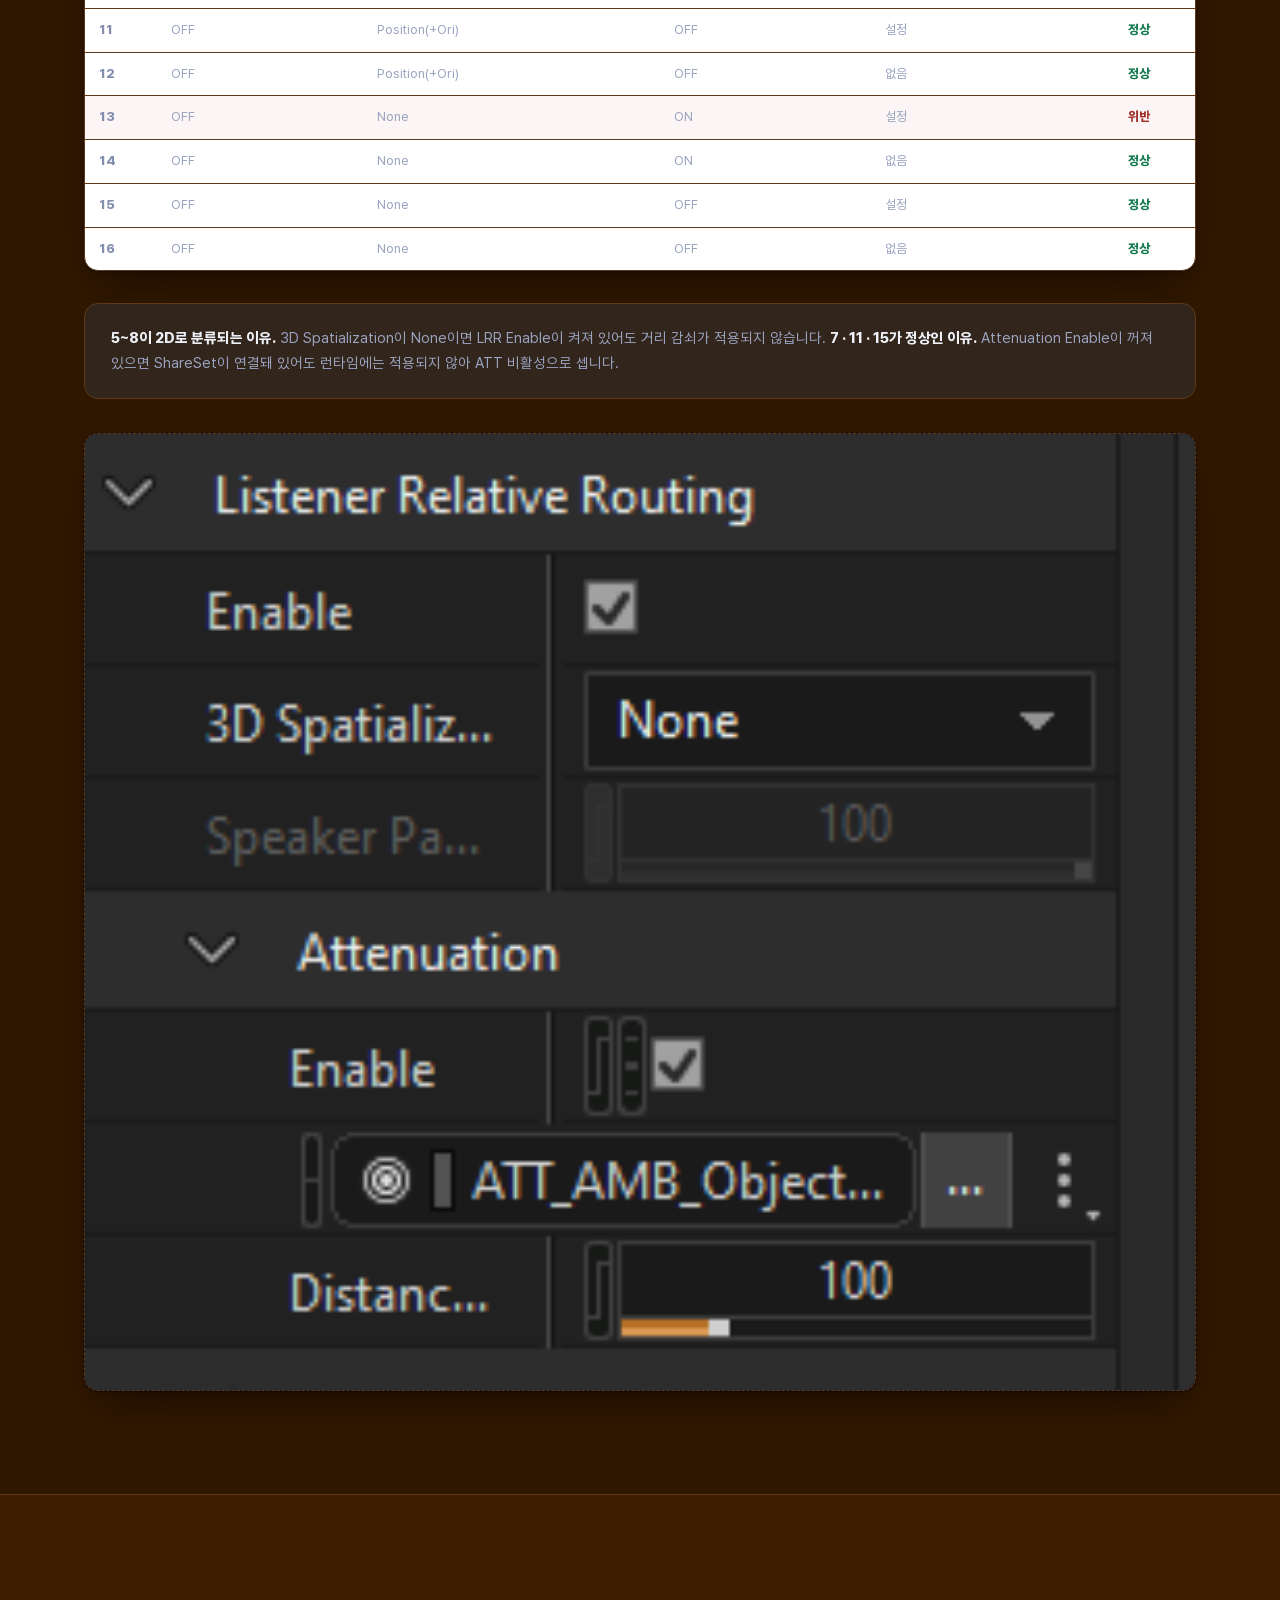
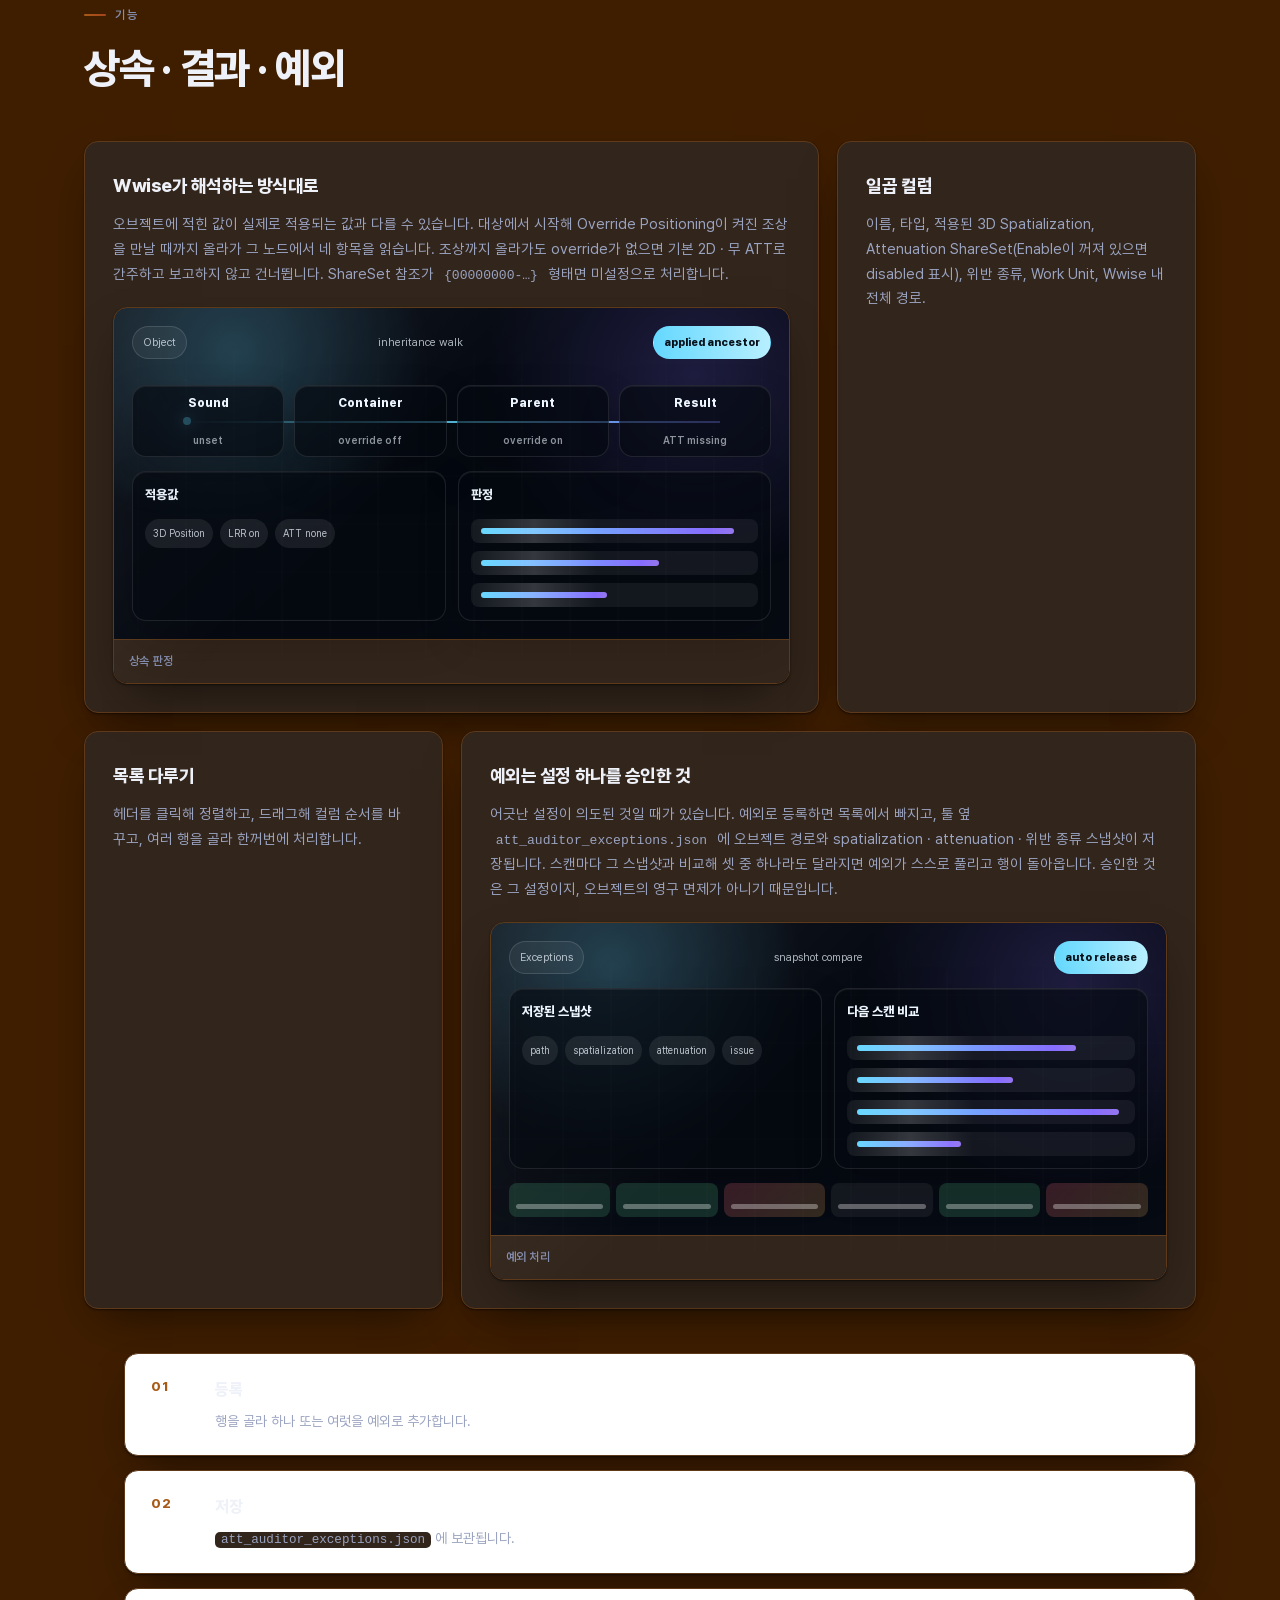
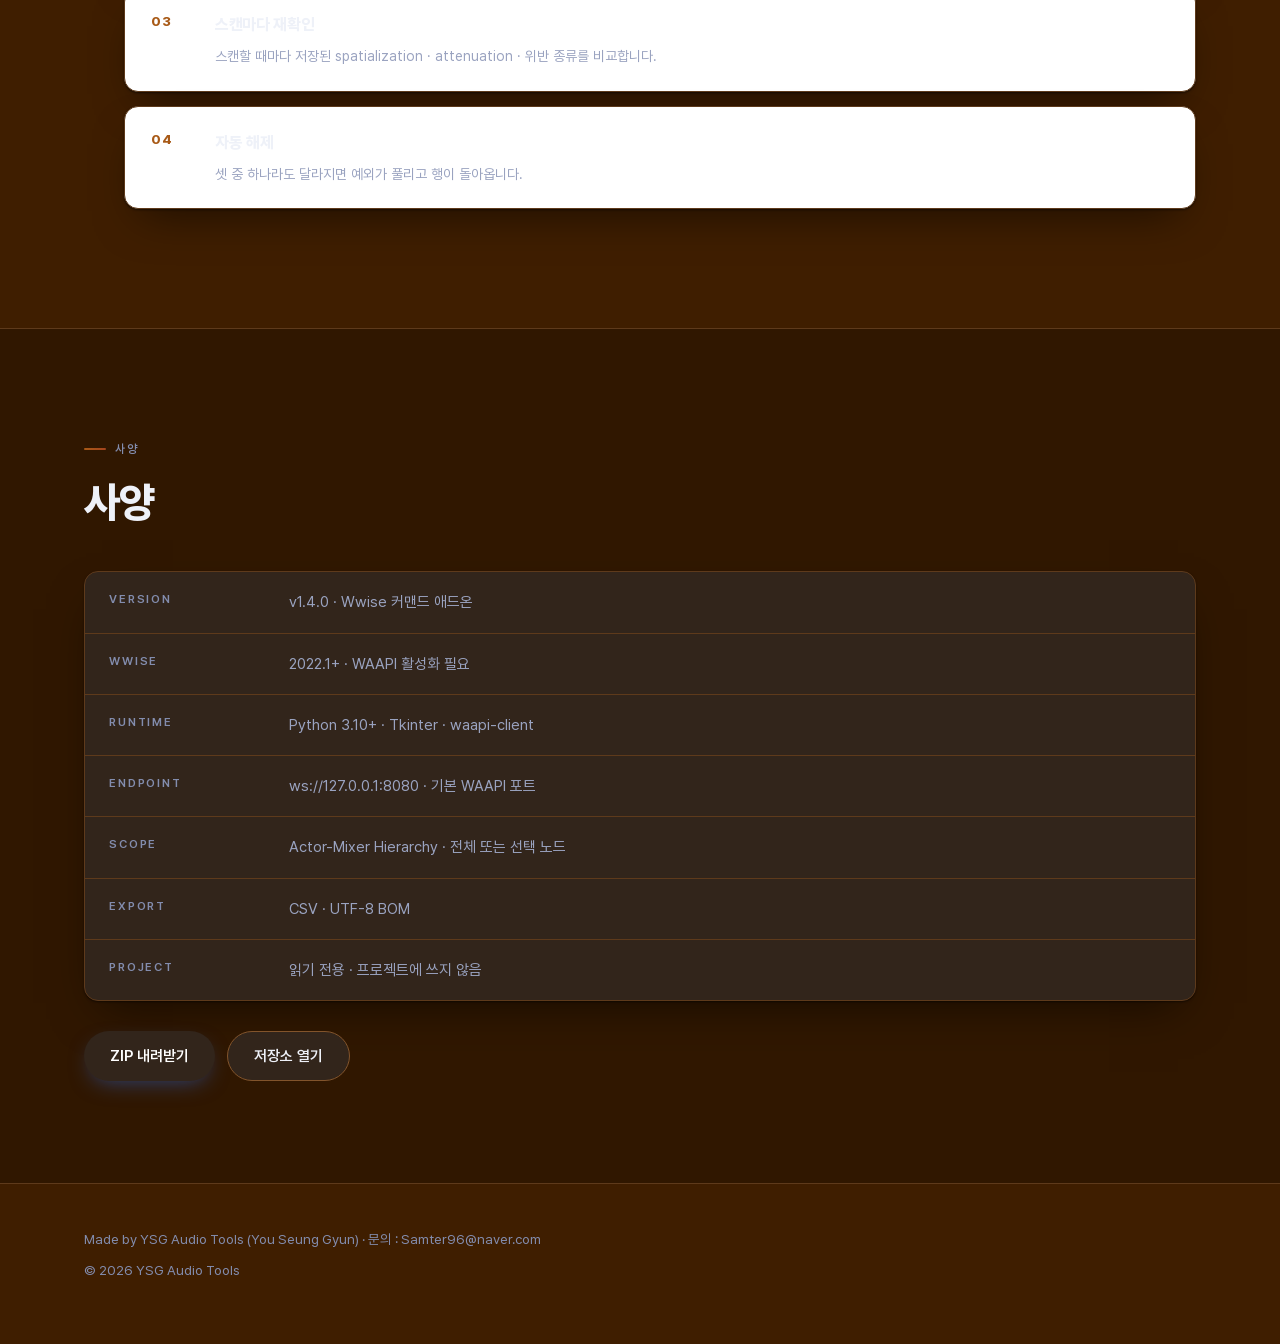
==== commit 1f817698: "content: Auditor 제품 이미지 반영" ====
--- a/attenuation-auditor/index.html
+++ b/attenuation-auditor/index.html
@@ -33,6 +33,16 @@
     --line:   #5e3a1b;
     --line-2: #82542b;
   }
+  .product-photo{
+    margin:0; width:100%; aspect-ratio:1; align-self:center;
+    border-radius:var(--r); overflow:hidden; background:#1a0711;
+    border:1px solid rgba(255,255,255,.14);
+    box-shadow:0 34px 72px -38px rgba(70,7,42,.8), 0 0 0 1px rgba(255,255,255,.04);
+  }
+  .product-photo img{display:block; width:100%; height:100%; object-fit:cover}
+  @media (max-width:1000px){
+    .product-photo{max-width:560px; margin-inline:auto}
+  }
   /* 핵심 매트릭스 — 이 툴의 규칙 전체가 이 2x2 안에 있다 */
   .matrix{
     margin-top:44px; display:grid; grid-template-columns:minmax(90px,auto) 1fr 1fr;
@@ -146,113 +156,9 @@
       </p>
 
       <div class="pitch">
-        <div class="pkg" aria-hidden="true">
-          <div class="env__wall"><i></i><i></i><i></i></div>
-          <div class="pkg__stage">
-            <div class="floor">
-              <div class="floor__wood">
-                <svg viewBox="0 0 300 300" preserveAspectRatio="none">
-                  <defs>
-                    <filter id="aaWood" x="0" y="0" width="100%" height="100%">
-                      <feTurbulence type="fractalNoise" baseFrequency="0.9 0.012" numOctaves="3" seed="6"/>
-                      <feColorMatrix type="matrix" values="0 0 0 0 .42  0 0 0 0 .33  0 0 0 0 .22  .5 .3 .2 0 0"/>
-                    </filter>
-                  </defs>
-                  <rect width="300" height="300" filter="url(#aaWood)" opacity=".72"/>
-                </svg>
-              </div>
-              <div class="floor__light"></div>
-              <div class="floor__haze"></div>
-              <div class="floor__refl"></div>
-              <div class="floor__shadow"></div>
-              <div class="floor__contact"></div>
-            </div>
-            <div class="box" id="box">
-              <div class="box__f box__top"></div>
-              <div class="box__f box__side">
-                <b>Attenuation</b>
-                <em>Wwise audit</em>
-                <img src="../assets/ysg-mark-color.svg" alt="">
-              </div>
-              <div class="box__f box__front">
-                <svg class="box__art" viewBox="0 0 300 390" preserveAspectRatio="xMidYMid slice">
-                  <defs>
-                    <filter id="aaFlow" x="-30%" y="-30%" width="160%" height="160%" color-interpolation-filters="sRGB">
-                      <feTurbulence type="fractalNoise" baseFrequency="0.004 0.009" numOctaves="4" seed="41" result="n"/>
-                      <feDisplacementMap in="SourceGraphic" in2="n" scale="170" xChannelSelector="R" yChannelSelector="G"/>
-                      <feGaussianBlur stdDeviation="9"/>
-                    </filter>
-                    <filter id="aaWisp" x="-30%" y="-30%" width="160%" height="160%" color-interpolation-filters="sRGB">
-                      <feTurbulence type="fractalNoise" baseFrequency="0.016 0.03" numOctaves="5" seed="17" result="w"/>
-                      <feDisplacementMap in="SourceGraphic" in2="w" scale="64" xChannelSelector="R" yChannelSelector="B"/>
-                      <feGaussianBlur stdDeviation="3.2"/>
-                    </filter>
-                    <linearGradient id="aaScrim" x1="0" y1="0" x2="0" y2="1">
-                      <stop offset="0" stop-color="#120703" stop-opacity="0"/>
-                      <stop offset="52%" stop-color="#120703" stop-opacity=".18"/>
-                      <stop offset="100%" stop-color="#120703" stop-opacity=".92"/>
-                    </linearGradient>
-                    <radialGradient id="aaVig" cx="48%" cy="38%" r="76%">
-                      <stop offset="52%" stop-color="#000" stop-opacity="0"/>
-                      <stop offset="100%" stop-color="#100603" stop-opacity=".8"/>
-                    </radialGradient>
-                  </defs>
-                  <rect width="300" height="390" fill="#160905"/>
-                  <g filter="url(#aaFlow)">
-                    <ellipse cx="120" cy="126" rx="112" ry="140" fill="#6e2f10"/>
-                    <ellipse cx="205" cy="212" rx="96"  ry="118" fill="#a85a17"/>
-                    <ellipse cx="96"  cy="252" rx="86"  ry="104" fill="#a02e29"/>
-                    <ellipse cx="220" cy="104" rx="70"  ry="82"  fill="#c98a1e"/>
-                    <ellipse cx="146" cy="330" rx="76"  ry="66"  fill="#8a1f3c"/>
-                    <ellipse cx="74"  cy="80"  rx="50"  ry="54"  fill="#e8b455"/>
-                    <ellipse cx="246" cy="300" rx="40"  ry="44"  fill="#ff8a6b"/>
-                  </g>
-                  <g filter="url(#aaWisp)" opacity=".38">
-                    <ellipse cx="150" cy="150" rx="96" ry="120" fill="none" stroke="#ffd9a3" stroke-width="9"/>
-                    <ellipse cx="170" cy="250" rx="74" ry="92"  fill="none" stroke="#ffb0a0" stroke-width="7"/>
-                    <ellipse cx="110" cy="200" rx="58" ry="70"  fill="none" stroke="#ffe7c2" stroke-width="4"/>
-                  </g>
-                  <rect width="300" height="390" fill="url(#aaVig)"/>
-                  <rect width="300" height="390" fill="url(#aaScrim)"/>
-                </svg>
-                <div class="box__gloss"></div>
-
-                <div class="box__brandline">
-                  <img src="../assets/ysg-mark-color.svg" alt="">
-                  <span>YSG Audio Tools</span>
-                </div>
-                <div class="box__lockup">
-                  <!-- 제품 마크 — 기존 페이지·허브 카드의 `3D ATT` 마크를 그대로 옮긴 것 -->
-                  <svg class="box__pmark" viewBox="0 0 34 22" aria-hidden="true">
-                    <defs>
-                      <linearGradient id="aaPmarkGrad" x1="0" y1="1" x2="1" y2="0">
-                        <stop offset="0" stop-color="#ffd9a3"/>
-                        <stop offset="1" stop-color="#ffb0a0"/>
-                      </linearGradient>
-                    </defs>
-                    <text x="17" y="10" text-anchor="middle" fill="url(#aaPmarkGrad)"
-                          font-family="Pretendard, sans-serif" font-size="10" font-weight="800"
-                          letter-spacing="-.3">3D</text>
-                    <text x="17" y="20" text-anchor="middle" fill="#fff" opacity=".82"
-                          font-family="Pretendard, sans-serif" font-size="8.5" font-weight="700"
-                          letter-spacing=".6">ATT</text>
-                  </svg>
-                  <span class="box__pname">Attenuation</span>
-                </div>
-                <div class="box__tag">Wwise &middot; 3D / 2D &middot; audit</div>
-                <div class="box__foot">
-                  <small>Wwise 2022.1+<br>Python 3.10+</small>
-                  <div class="box__bars">
-                    <i></i><i></i><i></i><i></i><i></i><i></i><i></i><i></i><i></i><i></i>
-                    <i></i><i></i><i></i><i></i><i></i><i></i><i></i><i></i><i></i><i></i>
-                  </div>
-                </div>
-              </div>
-            </div>
-          </div>
-          <div class="env__vig"></div>
-        </div>
-
+        <figure class="product-photo" aria-label="Attenuation Auditor 제품 이미지">
+          <img src="assets/v2/product-box.png" alt="Attenuation Auditor 제품 이미지">
+        </figure>
         <div class="pitch__copy">
           <p data-en="Two accidents show up in game and neither is easy to spot while working. A sound meant to be heard only up close plays at full volume from anywhere - it is 3D with no attenuation. A sound meant to sit flat in the mix fades with distance - it is 2D with attenuation attached.">
             게임에서 드러나는 사고는 두 가지이고, 둘 다 작업 중에는 눈에 잘 띄지 않습니다.
--- a/assets/ysg.css
+++ b/assets/ysg.css
@@ -809,6 +809,16 @@
       radial-gradient(circle at 18% 12%, rgba(101,216,255,.25), transparent 30%),
       radial-gradient(circle at 86% 18%, rgba(135,109,255,.22), transparent 32%),
       linear-gradient(135deg, rgba(255,255,255,.08), transparent 46%);
+    animation:animAurora 9s ease-in-out infinite alternate;
+  }
+  .animshot::after{
+    content:""; position:absolute; inset:0; pointer-events:none; opacity:.18;
+    background:
+      linear-gradient(90deg, transparent 0 23px, rgba(255,255,255,.12) 24px, transparent 25px),
+      linear-gradient(0deg, transparent 0 23px, rgba(255,255,255,.08) 24px, transparent 25px);
+    background-size:48px 48px;
+    mask:linear-gradient(180deg, transparent, #000 18%, #000 82%, transparent);
+    animation:animGrid 18s linear infinite;
   }
   .animshot__stage{position:relative; min-height:var(--demo-h,260px); padding:18px; isolation:isolate}
   .animshot--hero .animshot__stage{min-height:clamp(360px,42vw,520px)}
@@ -816,29 +826,32 @@
   .animshot__bottom{position:absolute; left:18px; right:18px; bottom:18px}
   .anim-pill{border:1px solid rgba(255,255,255,.13); border-radius:999px; padding:6px 10px; background:rgba(255,255,255,.055)}
   .anim-pill--on{color:#071018; background:linear-gradient(90deg, var(--a), #b7efff); border-color:transparent; font-weight:800}
-  .anim-panel{border:1px solid rgba(255,255,255,.1); background:rgba(5,9,17,.68); box-shadow:inset 0 1px 0 rgba(255,255,255,.06)}
+  .anim-panel{position:relative; overflow:hidden; border:1px solid rgba(255,255,255,.1); background:rgba(5,9,17,.68); box-shadow:inset 0 1px 0 rgba(255,255,255,.06), 0 18px 40px rgba(0,0,0,.18)}
+  .anim-panel::before{content:""; position:absolute; inset:-1px; pointer-events:none; background:linear-gradient(110deg, transparent 12%, rgba(255,255,255,.08), transparent 36%); transform:translateX(-120%); animation:animGlass 5.2s ease-in-out infinite}
   .anim-grid{display:grid; grid-template-columns:1fr 1fr; gap:12px; margin-top:14px}
   .anim-rows{display:grid; gap:8px}
   .anim-row{height:24px; border-radius:8px; background:rgba(255,255,255,.06); position:relative; overflow:hidden}
-  .anim-row::before{content:""; position:absolute; left:10px; top:9px; height:6px; width:var(--w,58%); border-radius:999px; background:linear-gradient(90deg, var(--a), var(--b))}
+  .anim-row::before{content:""; position:absolute; left:10px; top:9px; height:6px; width:var(--w,58%); border-radius:999px; background:linear-gradient(90deg, var(--a), var(--b), var(--c)); background-size:180% 100%; animation:animGradient 3.6s ease-in-out infinite alternate}
   .anim-row::after{content:""; position:absolute; inset:0; width:44%; background:linear-gradient(90deg, transparent, rgba(255,255,255,.14), transparent); animation:animSweep 2.8s linear infinite}
   .anim-nodeflow{display:grid; grid-template-columns:repeat(4,1fr); gap:10px; align-items:center; margin-top:26px; position:relative}
-  .anim-nodeflow::before{content:""; position:absolute; left:8%; right:8%; top:50%; height:2px; background:linear-gradient(90deg, transparent, var(--a), var(--b), transparent)}
-  .anim-node{position:relative; z-index:1; min-height:72px; border-radius:14px; display:grid; place-items:center; text-align:center; font-size:12px; font-weight:800}
+  .anim-nodeflow::before{content:""; position:absolute; left:8%; right:8%; top:50%; height:2px; background:linear-gradient(90deg, transparent, var(--a), var(--b), var(--c), transparent); background-size:220% 100%; animation:animGradient 4.4s linear infinite}
+  .anim-node{position:relative; z-index:1; min-height:72px; border-radius:14px; display:grid; place-items:center; text-align:center; font-size:12px; font-weight:800; animation:animNodeBreath 4.8s ease-in-out infinite}
+  .anim-node:nth-child(3){animation-delay:.35s}.anim-node:nth-child(4){animation-delay:.7s}.anim-node:nth-child(5){animation-delay:1.05s}
   .anim-node span{display:block; margin-top:5px; font-size:10px; font-weight:600; color:rgba(238,246,255,.58)}
-  .anim-dot{position:absolute; top:calc(50% - 4px); left:8%; width:8px; height:8px; border-radius:50%; background:var(--a); box-shadow:0 0 16px var(--a); animation:animTravel 3.6s ease-in-out infinite}
-  .anim-radar{position:relative; min-height:190px; border-radius:16px; overflow:hidden}
+  .anim-dot{position:absolute; top:calc(50% - 4px); left:8%; width:8px; height:8px; border-radius:50%; background:var(--a); box-shadow:0 0 16px var(--a), 0 0 34px var(--b); animation:animTravel 3.6s ease-in-out infinite}
+  .anim-radar{position:relative; min-height:190px; border-radius:16px; overflow:hidden; background:radial-gradient(circle at 50% 50%, rgba(101,216,255,.11), transparent 34%), conic-gradient(from 0deg at 50% 50%, transparent, rgba(101,216,255,.16), transparent 32%); animation:animRadarSweep 7s linear infinite}
   .anim-radar::before,.anim-radar::after{content:""; position:absolute; left:50%; top:50%; border-radius:50%; transform:translate(-50%,-50%); border:1px dashed rgba(101,216,255,.25)}
   .anim-radar::before{width:178px; height:178px; animation:animSpin 15s linear infinite}
   .anim-radar::after{width:104px; height:104px; border-color:rgba(135,109,255,.32); animation:animSpin 9s linear infinite reverse}
-  .anim-source{position:absolute; left:50%; top:50%; width:10px; height:10px; margin:-5px; border-radius:50%; background:var(--c); box-shadow:0 0 18px var(--c); transform:rotate(var(--r)) translateX(var(--dist)); animation:animPulse 2.2s ease-in-out infinite}
+  .anim-source{position:absolute; left:50%; top:50%; width:10px; height:10px; margin:-5px; border-radius:50%; background:var(--c); box-shadow:0 0 18px var(--c), 0 0 42px rgba(255,193,95,.3); transform:rotate(var(--r)) translateX(var(--dist)); animation:animPulse 2.2s ease-in-out infinite}
+  .anim-source::after{content:""; position:absolute; inset:-12px; border-radius:50%; border:1px solid currentColor; opacity:.4; animation:animRipple 2.2s ease-out infinite}
   .anim-head{position:absolute; left:50%; top:50%; width:44px; height:56px; border-radius:24px 24px 18px 18px; transform:translate(-50%,-50%); background:linear-gradient(180deg, rgba(255,255,255,.16), rgba(255,255,255,.04))}
-  .anim-wave{position:relative; height:170px; border-radius:14px; padding:18px 12px; display:flex; align-items:center; gap:3px; margin-top:14px}
+  .anim-wave{position:relative; height:170px; border-radius:14px; padding:18px 12px; display:flex; align-items:center; gap:3px; margin-top:14px; background-image:linear-gradient(0deg, rgba(255,255,255,.045) 1px, transparent 1px), linear-gradient(90deg, rgba(255,255,255,.04) 1px, transparent 1px); background-size:100% 28px, 42px 100%; animation:animWaveGrid 9s linear infinite}
   .anim-wave span{flex:1; min-width:2px; height:var(--h); border-radius:999px; background:linear-gradient(180deg, rgba(255,255,255,.86), var(--a), rgba(255,255,255,.78)); transform-origin:center; animation:animWave 1.8s ease-in-out infinite alternate; animation-delay:calc(var(--d) * .045s)}
-  .anim-playhead{position:absolute; top:12px; bottom:12px; width:2px; background:var(--c); box-shadow:0 0 14px var(--c); animation:animPlay 4.8s linear infinite}
+  .anim-playhead{position:absolute; top:12px; bottom:12px; width:2px; background:var(--c); box-shadow:0 0 14px var(--c), 0 0 34px rgba(255,193,95,.4); animation:animPlay 4.8s linear infinite}
   .anim-zone{position:absolute; top:18px; bottom:18px; left:36%; width:24%; border-left:2px solid var(--c); border-right:2px solid var(--c); background:rgba(101,216,255,.14)}
   .anim-matrix{display:grid; grid-template-columns:repeat(6,1fr); gap:6px; margin-top:14px}
-  .anim-cell{height:34px; border-radius:8px; background:rgba(255,255,255,.06); position:relative; overflow:hidden}
+  .anim-cell{height:34px; border-radius:8px; background:rgba(255,255,255,.06); position:relative; overflow:hidden; animation:animCell 4.6s ease-in-out infinite}
   .anim-cell.hot{background:linear-gradient(135deg, rgba(255,102,128,.2), rgba(255,193,95,.18))}
   .anim-cell.ok{background:rgba(103,228,162,.16)}
   .anim-cell::after{content:""; position:absolute; inset:auto 7px 8px 7px; height:5px; border-radius:999px; background:rgba(255,255,255,.32)}
@@ -846,12 +859,24 @@
   .anim-card h4{margin:0 0 12px; font-size:13px}
   .anim-tags{display:flex; flex-wrap:wrap; gap:7px}
   .anim-tags span{font-size:10px; padding:6px 8px; border-radius:999px; color:rgba(238,246,255,.76); background:rgba(255,255,255,.08)}
+  .anim-card .anim-tags span{animation:animTag 3.8s ease-in-out infinite}
+  .anim-card .anim-tags span:nth-child(2){animation-delay:.25s}.anim-card .anim-tags span:nth-child(3){animation-delay:.5s}.anim-card .anim-tags span:nth-child(4){animation-delay:.75s}
+  @keyframes animAurora{0%{filter:hue-rotate(0deg); transform:scale(1)}50%{filter:hue-rotate(18deg); transform:scale(1.04)}100%{filter:hue-rotate(-10deg); transform:scale(1.08) translate3d(-1.5%,1%,0)}}
+  @keyframes animGrid{to{background-position:48px 96px, 96px 48px}}
+  @keyframes animGlass{0%,42%{transform:translateX(-120%)}68%,100%{transform:translateX(120%)}}
+  @keyframes animGradient{to{background-position:100% 0}}
   @keyframes animSweep{from{transform:translateX(-120%)}to{transform:translateX(260%)}}
   @keyframes animTravel{0%{left:8%; opacity:0}10%,78%{opacity:1}88%,100%{left:90%; opacity:0}}
   @keyframes animSpin{to{transform:translate(-50%,-50%) rotate(360deg)}}
   @keyframes animPulse{50%{transform:rotate(var(--r)) translateX(var(--dist)) scale(1.55); opacity:.65}}
+  @keyframes animRipple{to{transform:scale(1.9); opacity:0}}
+  @keyframes animRadarSweep{to{filter:hue-rotate(22deg)}}
+  @keyframes animNodeBreath{0%,100%{box-shadow:inset 0 1px 0 rgba(255,255,255,.06), 0 12px 34px rgba(0,0,0,.18)}50%{box-shadow:inset 0 1px 0 rgba(255,255,255,.12), 0 0 28px rgba(101,216,255,.18)}}
   @keyframes animWave{to{transform:scaleY(.68)}}
+  @keyframes animWaveGrid{to{background-position:0 28px, 84px 0}}
   @keyframes animPlay{from{left:6%}to{left:92%}}
+  @keyframes animCell{0%,100%{transform:translateY(0); filter:saturate(1)}50%{transform:translateY(-2px); filter:saturate(1.35)}}
+  @keyframes animTag{50%{background:rgba(255,255,255,.15); transform:translateY(-1px)}}
 
   /* ── 큰 수치 하나 ──────────────────────────────────────────── */
   .stat{
@@ -934,8 +959,7 @@
     transition:opacity .5s ease, transform .5s cubic-bezier(.2,.8,.2,1)}
 
   @media (prefers-reduced-motion: reduce){
-    .aura i, .box, .flow .pulse, .flow .stage, .bars i,
-    .animshot *, .animshot::before{animation:none !important}
+    .aura i, .box, .flow .pulse, .flow .stage, .bars i{animation:none !important}
     .js .rise{opacity:1 !important; transform:none !important}
     html{scroll-behavior:auto}
   }
